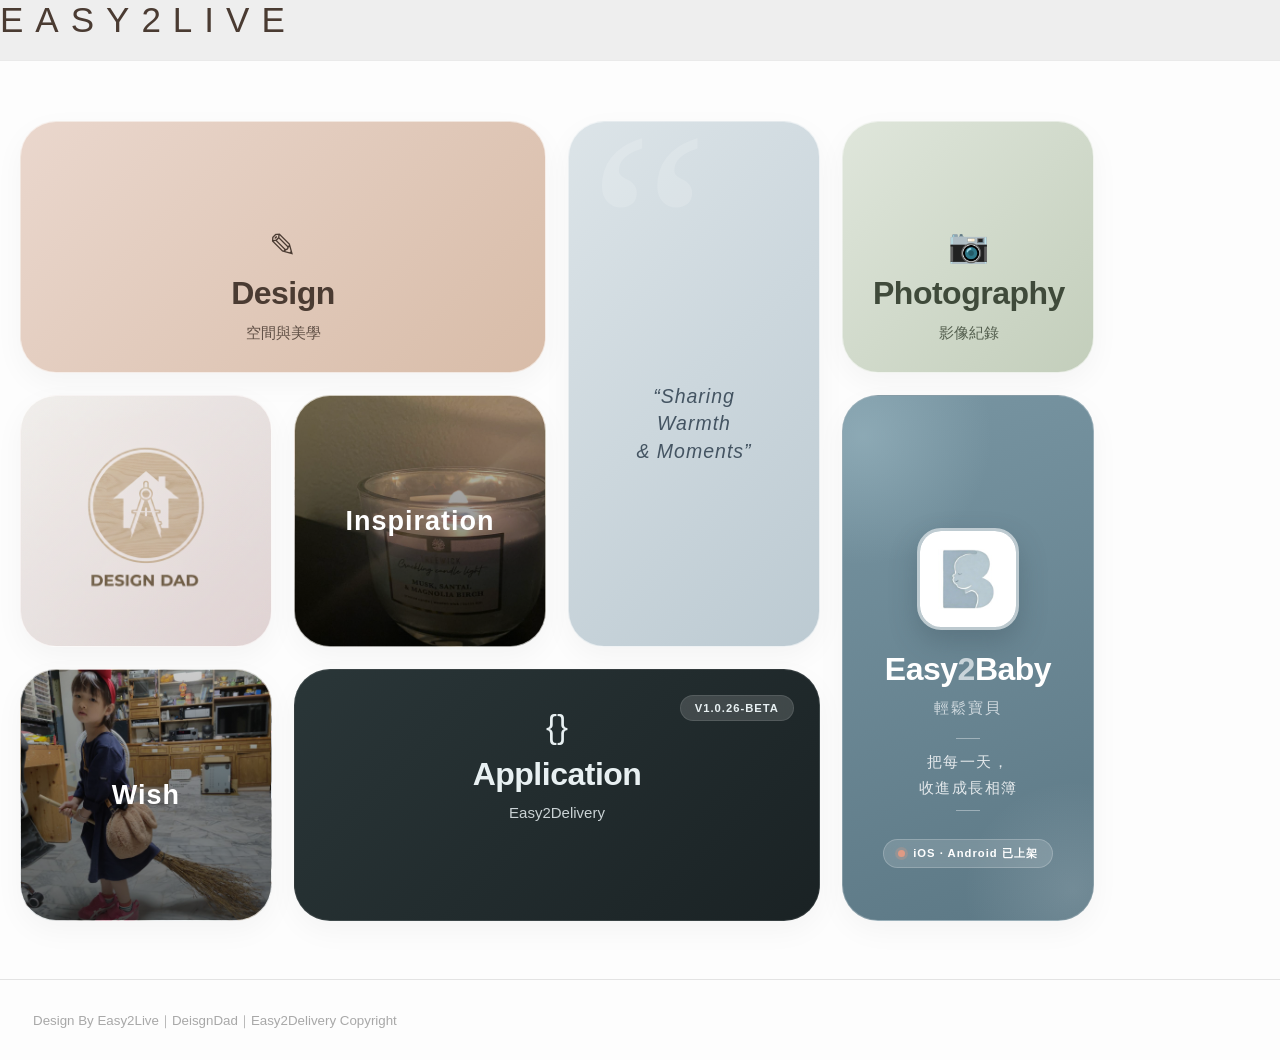
==== index.html @ 0defb60b "Initial static export of easy2live.net" ====
<!DOCTYPE html>

<html lang="en">
<head>
<meta charset="utf-8"/>
<meta content="width=device-width, initial-scale=1" name="viewport"/>
<link href="https://gmpg.org/xfn/11" rel="profile"/>
<title>Easy2Live - Easy2Live</title>







<link href="/" rel="canonical"/>
<meta content="✎ Design 空間與美學 “Sharing Warmth&amp; Moments” 📷 Photography 影像紀錄 Inspiration Easy2Baby 輕鬆寶貝 把每一天，收進成長相簿 iOS · Android 已上架 Wish V1.0.26-BETA {} Application" name="description"/>
<meta content="index, follow" name="robots"/>
<meta content="/" property="og:url"/>
<meta content="Easy2Live" property="og:site_name"/>
<meta content="en_US" property="og:locale"/>
<meta content="website" property="og:type"/>
<meta content="Easy2Live - Easy2Live" property="og:title"/>
<meta content="✎ Design 空間與美學 “Sharing Warmth&amp; Moments” 📷 Photography 影像紀錄 Inspiration Easy2Baby 輕鬆寶貝 把每一天，收進成長相簿 iOS · Android 已上架 Wish V1.0.26-BETA {} Application" property="og:description"/>
<meta content="https://is1-ssl.mzstatic.com/image/thumb/Purple221/v4/f2/e8/ad/f2e8ad6e-fd21-ecad-a1e7-d809689a6290/AppIcon-0-0-1x_U007emarketing-0-11-0-85-220.png/256x256bb.jpg" property="og:image"/>
<meta content="2026-02-27T07:56:50+08:00" property="article:published_time"/>
<meta content="2026-10-08T21:05:05+08:00" property="article:modified_time"/>
<meta content="summary_large_image" name="twitter:card"/>
<meta content="Easy2Live - Easy2Live" name="twitter:title"/>
<meta content="✎ Design 空間與美學 “Sharing Warmth&amp; Moments” 📷 Photography 影像紀錄 Inspiration Easy2Baby 輕鬆寶貝 把每一天，收進成長相簿 iOS · Android 已上架 Wish V1.0.26-BETA {} Application" name="twitter:description"/>
<script id="surerank-schema" type="application/ld+json">{"@context":"https://schema.org","@graph":[{"@type":"WebSite","@id":"/#website","name":"Easy2Live","author":{"@id":"/#person"},"copyrightHolder":{"@id":"/#person"},"description":"室內設計、老屋改造、傳統建築、開發初學者以及女兒成長的點滴。","url":"/","potentialAction":{"@id":"/#searchaction"},"publisher":{"@id":"/#organization"}},{"@type":"WebPage","@id":"/#webpage","name":"Easy2Live","author":{"@id":"/#person"},"inLanguage":"en","url":"/","contributor":{"@id":"/#person"},"copyrightHolder":{"@id":"/#person"},"datePublished":"2026-02-27T07:56:50+08:00","dateModified":"2026-10-08T21:05:05+08:00","isPartOf":{"@id":"/#website"},"publisher":{"@id":"/#organization"}},{"@type":"Organization","@id":"/#organization","name":"Easy2Live","founder":[{"@type":"Person","name":"admin"}],"logo":"/wp-content/uploads/2026/02/cropped-easy2delivery_logo-1.webp","slogan":"室內設計、老屋改造、傳統建築、開發初學者以及女兒成長的點滴。","url":"/ "},{"@type":"SearchAction","@id":"/#searchaction","target":"/?s={search_term_string}","query-input":"required name=search_term_string"}]}</script>



<style id="wp-img-auto-sizes-contain-inline-css">
img:is([sizes=auto i],[sizes^="auto," i]){contain-intrinsic-size:3000px 1500px}
/*# sourceURL=wp-img-auto-sizes-contain-inline-css */
</style>
<link href="/wp-content/themes/astra/assets/css/minified/main.min.css" id="astra-theme-css-css" media="all" rel="stylesheet"/>
<style id="astra-theme-css-inline-css">
:root{--ast-post-nav-space:0;--ast-container-default-xlg-padding:6.67em;--ast-container-default-lg-padding:5.67em;--ast-container-default-slg-padding:4.34em;--ast-container-default-md-padding:3.34em;--ast-container-default-sm-padding:6.67em;--ast-container-default-xs-padding:2.4em;--ast-container-default-xxs-padding:1.4em;--ast-code-block-background:#EEEEEE;--ast-comment-inputs-background:#FAFAFA;--ast-normal-container-width:1240px;--ast-narrow-container-width:750px;--ast-blog-title-font-weight:normal;--ast-blog-meta-weight:inherit;--ast-global-color-primary:var(--ast-global-color-5);--ast-global-color-secondary:var(--ast-global-color-4);--ast-global-color-alternate-background:var(--ast-global-color-7);--ast-global-color-subtle-background:var(--ast-global-color-6);--ast-bg-style-guide:var( --ast-global-color-secondary,var(--ast-global-color-5) );--ast-shadow-style-guide:0px 0px 4px 0 #00000057;--ast-global-dark-bg-style:#fff;--ast-global-dark-lfs:#fbfbfb;--ast-widget-bg-color:#fafafa;--ast-wc-container-head-bg-color:#fbfbfb;--ast-title-layout-bg:#eeeeee;--ast-search-border-color:#e7e7e7;--ast-lifter-hover-bg:#e6e6e6;--ast-gallery-block-color:#000;--srfm-color-input-label:var(--ast-global-color-2);}html{font-size:93.75%;}a,.page-title{color:var(--ast-global-color-2);}a:hover,a:focus{color:#6b8e23;}body,button,input,select,textarea,.ast-button,.ast-custom-button{font-family:'Poppins',sans-serif;font-weight:400;font-size:15px;font-size:1rem;}blockquote{color:#000000;}h1,h2,h3,h4,h5,h6,.entry-content :where(h1,h2,h3,h4,h5,h6),.site-title,.site-title a{font-family:'Poppins',sans-serif;font-weight:700;}.site-title{font-size:35px;font-size:2.3333333333333rem;display:block;}header .custom-logo-link img{max-width:250px;width:250px;}.astra-logo-svg{width:250px;}.site-header .site-description{font-size:15px;font-size:1rem;display:none;}.entry-title{font-size:30px;font-size:2rem;}.archive .ast-article-post .ast-article-inner,.blog .ast-article-post .ast-article-inner,.archive .ast-article-post .ast-article-inner:hover,.blog .ast-article-post .ast-article-inner:hover{overflow:hidden;}h1,.entry-content :where(h1){font-size:52px;font-size:3.4666666666667rem;font-weight:700;font-family:'Poppins',sans-serif;line-height:1.4em;}h2,.entry-content :where(h2){font-size:42px;font-size:2.8rem;font-weight:700;font-family:'Poppins',sans-serif;line-height:1.3em;}h3,.entry-content :where(h3){font-size:32px;font-size:2.1333333333333rem;font-weight:600;font-family:'Poppins',sans-serif;line-height:1.3em;}h4,.entry-content :where(h4){font-size:20px;font-size:1.3333333333333rem;line-height:1.2em;font-family:'Poppins',sans-serif;}h5,.entry-content :where(h5){font-size:16px;font-size:1.0666666666667rem;line-height:1.2em;font-family:'Poppins',sans-serif;}h6,.entry-content :where(h6){font-size:14px;font-size:0.93333333333333rem;line-height:1.25em;font-family:'Poppins',sans-serif;}body,h1,h2,h3,h4,h5,h6,.entry-title a,.entry-content :where(h1,h2,h3,h4,h5,h6){color:#2f2f2f;}.tagcloud a:hover,.tagcloud a:focus,.tagcloud a.current-item{color:#ffffff;border-color:var(--ast-global-color-2);background-color:var(--ast-global-color-2);}input:focus,input[type="text"]:focus,input[type="email"]:focus,input[type="url"]:focus,input[type="password"]:focus,input[type="reset"]:focus,input[type="search"]:focus,textarea:focus{border-color:var(--ast-global-color-2);}input[type="radio"]:checked,input[type=reset],input[type="checkbox"]:checked,input[type="checkbox"]:hover:checked,input[type="checkbox"]:focus:checked,input[type=range]::-webkit-slider-thumb{border-color:var(--ast-global-color-2);background-color:var(--ast-global-color-2);box-shadow:none;}.site-footer a:hover + .post-count,.site-footer a:focus + .post-count{background:var(--ast-global-color-2);border-color:var(--ast-global-color-2);}.single .nav-links .nav-previous,.single .nav-links .nav-next{color:var(--ast-global-color-2);}.entry-meta,.entry-meta *{line-height:1.45;color:var(--ast-global-color-2);}.entry-meta a:not(.ast-button):hover,.entry-meta a:not(.ast-button):hover *,.entry-meta a:not(.ast-button):focus,.entry-meta a:not(.ast-button):focus *,.page-links > .page-link,.page-links .page-link:hover,.post-navigation a:hover{color:#6b8e23;}#cat option,.secondary .calendar_wrap thead a,.secondary .calendar_wrap thead a:visited{color:var(--ast-global-color-2);}.secondary .calendar_wrap #today,.ast-progress-val span{background:var(--ast-global-color-2);}.secondary a:hover + .post-count,.secondary a:focus + .post-count{background:var(--ast-global-color-2);border-color:var(--ast-global-color-2);}.calendar_wrap #today > a{color:#ffffff;}.page-links .page-link,.single .post-navigation a{color:var(--ast-global-color-2);}.ast-search-menu-icon .search-form button.search-submit{padding:0 4px;}.ast-search-menu-icon form.search-form{padding-right:0;}.ast-header-search .ast-search-menu-icon.ast-dropdown-active .search-form,.ast-header-search .ast-search-menu-icon.ast-dropdown-active .search-field:focus{transition:all 0.2s;}.search-form input.search-field:focus{outline:none;}.ast-mobile-header-content .ast-builder-layout-element:not(.ast-builder-menu):not(.ast-header-divider-element),.ast-mobile-popup-content .ast-builder-layout-element:not(.ast-builder-menu):not(.ast-header-divider-element){padding:15px 20px;}.wp-block-latest-posts > li > a{color:#2f2f2f;}.widget-title,.widget .wp-block-heading{font-size:21px;font-size:1.4rem;color:#2f2f2f;}.ast-search-menu-icon.slide-search a:focus-visible:focus-visible,.astra-search-icon:focus-visible,#close:focus-visible,a:focus-visible,.ast-menu-toggle:focus-visible,.site .skip-link:focus-visible,.wp-block-loginout input:focus-visible,.wp-block-search.wp-block-search__button-inside .wp-block-search__inside-wrapper,.ast-header-navigation-arrow:focus-visible,.ast-orders-table__row .ast-orders-table__cell:focus-visible,a#ast-apply-coupon:focus-visible,#ast-apply-coupon:focus-visible,#close:focus-visible,.button.search-submit:focus-visible,#search_submit:focus,.normal-search:focus-visible,.ast-header-account-wrap:focus-visible,.astra-cart-drawer-close:focus,.ast-single-variation:focus,.ast-button:focus,.ast-builder-button-wrap:has(.ast-custom-button-link:focus),.ast-builder-button-wrap .ast-custom-button-link:focus{outline-style:dotted;outline-color:inherit;outline-width:thin;}input:focus,input[type="text"]:focus,input[type="email"]:focus,input[type="url"]:focus,input[type="password"]:focus,input[type="reset"]:focus,input[type="search"]:focus,input[type="number"]:focus,textarea:focus,.wp-block-search__input:focus,[data-section="section-header-mobile-trigger"] .ast-button-wrap .ast-mobile-menu-trigger-minimal:focus,.ast-mobile-popup-drawer.active .menu-toggle-close:focus,#ast-scroll-top:focus,#coupon_code:focus,#ast-coupon-code:focus{border-style:dotted;border-color:inherit;border-width:thin;}input{outline:none;}body .ast-oembed-container *{position:absolute;top:0;width:100%;height:100%;left:0;}body .wp-block-embed-pocket-casts .ast-oembed-container *{position:unset;}.ast-single-post-featured-section + article {margin-top: 2em;}.site-content .ast-single-post-featured-section img {width: 100%;overflow: hidden;object-fit: cover;}.site > .ast-single-related-posts-container {margin-top: 0;}@media (min-width: 922px) {.ast-desktop .ast-container--narrow {max-width: var(--ast-narrow-container-width);margin: 0 auto;}}@media (max-width:921.99px){#ast-desktop-header{display:none;}}@media (min-width:922px){#ast-mobile-header{display:none;}}.wp-block-buttons.aligncenter{justify-content:center;}@media (max-width:921px){.ast-theme-transparent-header #primary,.ast-theme-transparent-header #secondary{padding:0;}}@media (max-width:921px){.ast-plain-container.ast-no-sidebar #primary{padding:0;}}.ast-plain-container.ast-no-sidebar #primary{margin-top:0;margin-bottom:0;}.wp-block-button.is-style-outline .wp-block-button__link{border-color:#6b8e23;border-top-width:0px;border-right-width:0px;border-bottom-width:0px;border-left-width:0px;}div.wp-block-button.is-style-outline > .wp-block-button__link:not(.has-text-color),div.wp-block-button.wp-block-button__link.is-style-outline:not(.has-text-color){color:#6b8e23;}.wp-block-button.is-style-outline .wp-block-button__link:hover,.wp-block-buttons .wp-block-button.is-style-outline .wp-block-button__link:focus,.wp-block-buttons .wp-block-button.is-style-outline > .wp-block-button__link:not(.has-text-color):hover,.wp-block-buttons .wp-block-button.wp-block-button__link.is-style-outline:not(.has-text-color):hover{color:#ffffff;background-color:var(--ast-global-color-2);border-color:var(--ast-global-color-2);}.post-page-numbers.current .page-link,.ast-pagination .page-numbers.current{color:transparent;}.wp-block-buttons .wp-block-button.is-style-outline .wp-block-button__link.wp-element-button,.ast-outline-button,.wp-block-uagb-buttons-child .uagb-buttons-repeater.ast-outline-button{border-color:var(--ast-global-color-2);border-top-width:1px;border-right-width:1px;border-bottom-width:1px;border-left-width:1px;font-family:inherit;font-weight:500;font-size:13px;font-size:0.86666666666667rem;line-height:1em;text-transform:uppercase;letter-spacing:2px;padding-top:17px;padding-right:26px;padding-bottom:17px;padding-left:26px;border-top-left-radius:5px;border-top-right-radius:5px;border-bottom-right-radius:5px;border-bottom-left-radius:5px;}.wp-block-buttons .wp-block-button.is-style-outline > .wp-block-button__link:not(.has-text-color),.wp-block-buttons .wp-block-button.wp-block-button__link.is-style-outline:not(.has-text-color),.ast-outline-button{color:var(--ast-global-color-2);}.wp-block-button.is-style-outline .wp-block-button__link:hover,.wp-block-buttons .wp-block-button.is-style-outline .wp-block-button__link:focus,.wp-block-buttons .wp-block-button.is-style-outline > .wp-block-button__link:not(.has-text-color):hover,.wp-block-buttons .wp-block-button.wp-block-button__link.is-style-outline:not(.has-text-color):hover,.ast-outline-button:hover,.ast-outline-button:focus,.wp-block-uagb-buttons-child .uagb-buttons-repeater.ast-outline-button:hover,.wp-block-uagb-buttons-child .uagb-buttons-repeater.ast-outline-button:focus{color:#ffffff;background-color:var(--ast-global-color-1);border-color:var(--ast-global-color-1);}.wp-block-button .wp-block-button__link.wp-element-button.is-style-outline:not(.has-background),.wp-block-button.is-style-outline>.wp-block-button__link.wp-element-button:not(.has-background),.ast-outline-button{background-color:transparent;}@media (max-width:921px){.wp-block-buttons .wp-block-button.is-style-outline .wp-block-button__link.wp-element-button,.ast-outline-button,.wp-block-uagb-buttons-child .uagb-buttons-repeater.ast-outline-button{padding-top:17px;padding-right:26px;padding-bottom:17px;padding-left:26px;border-top-left-radius:5px;border-top-right-radius:5px;border-bottom-right-radius:5px;border-bottom-left-radius:5px;}}@media (max-width:544px){.wp-block-buttons .wp-block-button.is-style-outline .wp-block-button__link.wp-element-button,.ast-outline-button,.wp-block-uagb-buttons-child .uagb-buttons-repeater.ast-outline-button{padding-top:17px;padding-right:26px;padding-bottom:17px;padding-left:26px;border-top-left-radius:5px;border-top-right-radius:5px;border-bottom-right-radius:5px;border-bottom-left-radius:5px;}}.entry-content[data-ast-blocks-layout] > figure{margin-bottom:1em;}@media (max-width:921px){.ast-left-sidebar #content > .ast-container{display:flex;flex-direction:column-reverse;width:100%;}.ast-separate-container .ast-article-post,.ast-separate-container .ast-article-single{padding:1.5em 2.14em;}.ast-author-box img.avatar{margin:20px 0 0 0;}}@media (min-width:922px){.ast-separate-container.ast-right-sidebar #primary,.ast-separate-container.ast-left-sidebar #primary{border:0;}.search-no-results.ast-separate-container #primary{margin-bottom:4em;}}.wp-block-button .wp-block-button__link{color:#ffffff;}.wp-block-button .wp-block-button__link:hover,.wp-block-button .wp-block-button__link:focus{color:#ffffff;background-color:var(--ast-global-color-2);border-color:var(--ast-global-color-2);}.wp-block-button .wp-block-button__link,.wp-block-search .wp-block-search__button,body .wp-block-file .wp-block-file__button{border-style:solid;border-top-width:0px;border-right-width:0px;border-left-width:0px;border-bottom-width:0px;border-color:#6b8e23;background-color:#6b8e23;color:#ffffff;font-family:inherit;font-weight:500;line-height:1em;text-transform:uppercase;letter-spacing:2px;font-size:13px;font-size:0.86666666666667rem;border-top-left-radius:3px;border-top-right-radius:3px;border-bottom-right-radius:3px;border-bottom-left-radius:3px;padding-top:10px;padding-right:20px;padding-bottom:10px;padding-left:20px;}.menu-toggle,button,.ast-button,.ast-custom-button,.button,input#submit,input[type="button"],input[type="submit"],input[type="reset"],form[CLASS*="wp-block-search__"].wp-block-search .wp-block-search__inside-wrapper .wp-block-search__button,body .wp-block-file .wp-block-file__button{border-style:solid;border-top-width:0px;border-right-width:0px;border-left-width:0px;border-bottom-width:0px;color:#ffffff;border-color:#6b8e23;background-color:#6b8e23;padding-top:10px;padding-right:20px;padding-bottom:10px;padding-left:20px;font-family:inherit;font-weight:500;font-size:13px;font-size:0.86666666666667rem;line-height:1em;text-transform:uppercase;letter-spacing:2px;border-top-left-radius:3px;border-top-right-radius:3px;border-bottom-right-radius:3px;border-bottom-left-radius:3px;}button:focus,.menu-toggle:hover,button:hover,.ast-button:hover,.ast-custom-button:hover .button:hover,.ast-custom-button:hover ,input[type=reset]:hover,input[type=reset]:focus,input#submit:hover,input#submit:focus,input[type="button"]:hover,input[type="button"]:focus,input[type="submit"]:hover,input[type="submit"]:focus,form[CLASS*="wp-block-search__"].wp-block-search .wp-block-search__inside-wrapper .wp-block-search__button:hover,form[CLASS*="wp-block-search__"].wp-block-search .wp-block-search__inside-wrapper .wp-block-search__button:focus,body .wp-block-file .wp-block-file__button:hover,body .wp-block-file .wp-block-file__button:focus{color:#ffffff;background-color:var(--ast-global-color-2);border-color:var(--ast-global-color-2);}@media (max-width:921px){.ast-mobile-header-stack .main-header-bar .ast-search-menu-icon{display:inline-block;}.ast-header-break-point.ast-header-custom-item-outside .ast-mobile-header-stack .main-header-bar .ast-search-icon{margin:0;}.ast-comment-avatar-wrap img{max-width:2.5em;}.ast-comment-meta{padding:0 1.8888em 1.3333em;}.ast-separate-container .ast-comment-list li.depth-1{padding:1.5em 2.14em;}.ast-separate-container .comment-respond{padding:2em 2.14em;}}@media (min-width:544px){.ast-container{max-width:100%;}}@media (max-width:544px){.ast-separate-container .ast-article-post,.ast-separate-container .ast-article-single,.ast-separate-container .comments-title,.ast-separate-container .ast-archive-description{padding:1.5em 1em;}.ast-separate-container #content .ast-container{padding-left:0.54em;padding-right:0.54em;}.ast-separate-container .ast-comment-list .bypostauthor{padding:.5em;}.ast-search-menu-icon.ast-dropdown-active .search-field{width:170px;}} #ast-mobile-header .ast-site-header-cart-li a{pointer-events:none;}body,.ast-separate-container{background-color:#fdfdfd;background-image:none;}@media (max-width:921px){.site-title{display:block;}.site-header .site-description{display:none;}.entry-title{font-size:25px;font-size:1.6666666666667rem;}h1,.entry-content :where(h1){font-size:40px;}h2,.entry-content :where(h2){font-size:35px;}h3,.entry-content :where(h3){font-size:26px;}h4,.entry-content :where(h4){font-size:20px;font-size:1.3333333333333rem;}h5,.entry-content :where(h5){font-size:16px;font-size:1.0666666666667rem;}h6,.entry-content :where(h6){font-size:14px;font-size:0.93333333333333rem;}.astra-logo-svg{width:225px;}header .custom-logo-link img,.ast-header-break-point .site-logo-img .custom-mobile-logo-link img{max-width:225px;width:225px;}}@media (max-width:544px){.site-title{display:block;}.site-header .site-description{display:none;}.entry-title{font-size:22px;font-size:1.4666666666667rem;}h1,.entry-content :where(h1){font-size:34px;}h2,.entry-content :where(h2){font-size:30px;}h3,.entry-content :where(h3){font-size:24px;}h4,.entry-content :where(h4){font-size:20px;font-size:1.3333333333333rem;}h5,.entry-content :where(h5){font-size:16px;font-size:1.0666666666667rem;}h6,.entry-content :where(h6){font-size:12px;font-size:0.8rem;}header .custom-logo-link img,.ast-header-break-point .site-branding img,.ast-header-break-point .custom-logo-link img{max-width:188px;width:188px;}.astra-logo-svg{width:188px;}.ast-header-break-point .site-logo-img .custom-mobile-logo-link img{max-width:188px;}}@media (max-width:921px){html{font-size:85.5%;}}@media (max-width:544px){html{font-size:85.5%;}}@media (min-width:922px){.ast-container{max-width:1280px;}}@media (min-width:922px){.site-content .ast-container{display:flex;}}@media (max-width:921px){.site-content .ast-container{flex-direction:column;}}@media (min-width:922px){.blog .site-content > .ast-container,.archive .site-content > .ast-container,.search .site-content > .ast-container{max-width:950px;}}@media (min-width:922px){.single-post .site-content > .ast-container{max-width:1024px;}}@media (min-width:922px){.main-header-menu .sub-menu .menu-item.ast-left-align-sub-menu:hover > .sub-menu,.main-header-menu .sub-menu .menu-item.ast-left-align-sub-menu.focus > .sub-menu{margin-left:-0px;}}.site .comments-area{padding-bottom:3em;}.wp-block-file {display: flex;align-items: center;flex-wrap: wrap;justify-content: space-between;}.wp-block-pullquote {border: none;}.wp-block-pullquote blockquote::before {content: "\201D";font-family: "Helvetica",sans-serif;display: flex;transform: rotate( 180deg );font-size: 6rem;font-style: normal;line-height: 1;font-weight: bold;align-items: center;justify-content: center;}.has-text-align-right > blockquote::before {justify-content: flex-start;}.has-text-align-left > blockquote::before {justify-content: flex-end;}figure.wp-block-pullquote.is-style-solid-color blockquote {max-width: 100%;text-align: inherit;}:root {--wp--custom--ast-default-block-top-padding: 3em;--wp--custom--ast-default-block-right-padding: 3em;--wp--custom--ast-default-block-bottom-padding: 3em;--wp--custom--ast-default-block-left-padding: 3em;--wp--custom--ast-container-width: 1240px;--wp--custom--ast-content-width-size: 1240px;--wp--custom--ast-wide-width-size: calc(1240px + var(--wp--custom--ast-default-block-left-padding) + var(--wp--custom--ast-default-block-right-padding));}.ast-narrow-container {--wp--custom--ast-content-width-size: 750px;--wp--custom--ast-wide-width-size: 750px;}@media(max-width: 921px) {:root {--wp--custom--ast-default-block-top-padding: 3em;--wp--custom--ast-default-block-right-padding: 2em;--wp--custom--ast-default-block-bottom-padding: 3em;--wp--custom--ast-default-block-left-padding: 2em;}}@media(max-width: 544px) {:root {--wp--custom--ast-default-block-top-padding: 3em;--wp--custom--ast-default-block-right-padding: 1.5em;--wp--custom--ast-default-block-bottom-padding: 3em;--wp--custom--ast-default-block-left-padding: 1.5em;}}.entry-content > .wp-block-group,.entry-content > .wp-block-cover,.entry-content > .wp-block-columns {padding-top: var(--wp--custom--ast-default-block-top-padding);padding-right: var(--wp--custom--ast-default-block-right-padding);padding-bottom: var(--wp--custom--ast-default-block-bottom-padding);padding-left: var(--wp--custom--ast-default-block-left-padding);}.ast-plain-container.ast-no-sidebar .entry-content > .alignfull,.ast-page-builder-template .ast-no-sidebar .entry-content > .alignfull {margin-left: calc( -50vw + 50%);margin-right: calc( -50vw + 50%);max-width: 100vw;width: 100vw;}.ast-plain-container.ast-no-sidebar .entry-content .alignfull .alignfull,.ast-page-builder-template.ast-no-sidebar .entry-content .alignfull .alignfull,.ast-plain-container.ast-no-sidebar .entry-content .alignfull .alignwide,.ast-page-builder-template.ast-no-sidebar .entry-content .alignfull .alignwide,.ast-plain-container.ast-no-sidebar .entry-content .alignwide .alignfull,.ast-page-builder-template.ast-no-sidebar .entry-content .alignwide .alignfull,.ast-plain-container.ast-no-sidebar .entry-content .alignwide .alignwide,.ast-page-builder-template.ast-no-sidebar .entry-content .alignwide .alignwide,.ast-plain-container.ast-no-sidebar .entry-content .wp-block-column .alignfull,.ast-page-builder-template.ast-no-sidebar .entry-content .wp-block-column .alignfull,.ast-plain-container.ast-no-sidebar .entry-content .wp-block-column .alignwide,.ast-page-builder-template.ast-no-sidebar .entry-content .wp-block-column .alignwide {margin-left: auto;margin-right: auto;width: 100%;}[data-ast-blocks-layout] .wp-block-separator:not(.is-style-dots) {height: 0;}[data-ast-blocks-layout] .wp-block-separator {margin: 20px auto;}[data-ast-blocks-layout] .wp-block-separator:not(.is-style-wide):not(.is-style-dots) {max-width: 100px;}[data-ast-blocks-layout] .wp-block-separator.has-background {padding: 0;}.entry-content[data-ast-blocks-layout] > * {max-width: var(--wp--custom--ast-content-width-size);margin-left: auto;margin-right: auto;}.entry-content[data-ast-blocks-layout] > .alignwide {max-width: var(--wp--custom--ast-wide-width-size);}.entry-content[data-ast-blocks-layout] .alignfull {max-width: none;}.entry-content .wp-block-columns {margin-bottom: 0;}blockquote {margin: 1.5em;border-color: rgba(0,0,0,0.05);}.wp-block-quote:not(.has-text-align-right):not(.has-text-align-center) {border-left: 5px solid rgba(0,0,0,0.05);}.has-text-align-right > blockquote,blockquote.has-text-align-right {border-right: 5px solid rgba(0,0,0,0.05);}.has-text-align-left > blockquote,blockquote.has-text-align-left {border-left: 5px solid rgba(0,0,0,0.05);}.wp-block-site-tagline,.wp-block-latest-posts .read-more {margin-top: 15px;}.wp-block-loginout p label {display: block;}.wp-block-loginout p:not(.login-remember):not(.login-submit) input {width: 100%;}.wp-block-loginout input:focus {border-color: transparent;}.wp-block-loginout input:focus {outline: thin dotted;}.entry-content .wp-block-media-text .wp-block-media-text__content {padding: 0 0 0 8%;}.entry-content .wp-block-media-text.has-media-on-the-right .wp-block-media-text__content {padding: 0 8% 0 0;}.entry-content .wp-block-media-text.has-background .wp-block-media-text__content {padding: 8%;}.entry-content .wp-block-cover:not([class*="background-color"]):not(.has-text-color.has-link-color) .wp-block-cover__inner-container,.entry-content .wp-block-cover:not([class*="background-color"]) .wp-block-cover-image-text,.entry-content .wp-block-cover:not([class*="background-color"]) .wp-block-cover-text,.entry-content .wp-block-cover-image:not([class*="background-color"]) .wp-block-cover__inner-container,.entry-content .wp-block-cover-image:not([class*="background-color"]) .wp-block-cover-image-text,.entry-content .wp-block-cover-image:not([class*="background-color"]) .wp-block-cover-text {color: var(--ast-global-color-primary,var(--ast-global-color-5));}.wp-block-loginout .login-remember input {width: 1.1rem;height: 1.1rem;margin: 0 5px 4px 0;vertical-align: middle;}.wp-block-latest-posts > li > *:first-child,.wp-block-latest-posts:not(.is-grid) > li:first-child {margin-top: 0;}.entry-content > .wp-block-buttons,.entry-content > .wp-block-uagb-buttons {margin-bottom: 1.5em;}.wp-block-search__inside-wrapper .wp-block-search__input {padding: 0 10px;color: var(--ast-global-color-3);background: var(--ast-global-color-primary,var(--ast-global-color-5));border-color: var(--ast-border-color);}.wp-block-latest-posts .read-more {margin-bottom: 1.5em;}.wp-block-search__no-button .wp-block-search__inside-wrapper .wp-block-search__input {padding-top: 5px;padding-bottom: 5px;}.wp-block-latest-posts .wp-block-latest-posts__post-date,.wp-block-latest-posts .wp-block-latest-posts__post-author {font-size: 1rem;}.wp-block-latest-posts > li > *,.wp-block-latest-posts:not(.is-grid) > li {margin-top: 12px;margin-bottom: 12px;}.ast-page-builder-template .entry-content[data-ast-blocks-layout] > .alignwide:where(:not(.uagb-is-root-container):not(.spectra-is-root-container)) > * {max-width: var(--wp--custom--ast-wide-width-size);}.ast-page-builder-template .entry-content[data-ast-blocks-layout] > .inherit-container-width > *,.ast-page-builder-template .entry-content[data-ast-blocks-layout] > *:not(.wp-block-group):where(:not(.uagb-is-root-container):not(.spectra-is-root-container)) > *,.entry-content[data-ast-blocks-layout] > .wp-block-cover .wp-block-cover__inner-container {max-width: var(--wp--custom--ast-content-width-size) ;margin-left: auto;margin-right: auto;}.ast-page-builder-template .entry-content[data-ast-blocks-layout] > *,.ast-page-builder-template .entry-content[data-ast-blocks-layout] > .alignfull:where(:not(.wp-block-group):not(.uagb-is-root-container):not(.spectra-is-root-container)) > * {max-width: none;}.entry-content[data-ast-blocks-layout] .wp-block-cover:not(.alignleft):not(.alignright) {width: auto;}@media(max-width: 1200px) {.ast-separate-container .entry-content > .alignfull,.ast-separate-container .entry-content[data-ast-blocks-layout] > .alignwide,.ast-plain-container .entry-content[data-ast-blocks-layout] > .alignwide,.ast-plain-container .entry-content .alignfull {margin-left: calc(-1 * min(var(--ast-container-default-xlg-padding),20px)) ;margin-right: calc(-1 * min(var(--ast-container-default-xlg-padding),20px));}}@media(min-width: 1201px) {.ast-separate-container .entry-content > .alignfull {margin-left: calc(-1 * var(--ast-container-default-xlg-padding) );margin-right: calc(-1 * var(--ast-container-default-xlg-padding) );}.ast-separate-container .entry-content[data-ast-blocks-layout] > .alignwide,.ast-plain-container .entry-content[data-ast-blocks-layout] > .alignwide {margin-left: calc(-1 * var(--wp--custom--ast-default-block-left-padding) );margin-right: calc(-1 * var(--wp--custom--ast-default-block-right-padding) );}}@media(min-width: 921px) {.ast-separate-container .entry-content .wp-block-group.alignwide:not(.inherit-container-width) > :where(:not(.alignleft):not(.alignright)),.ast-plain-container .entry-content .wp-block-group.alignwide:not(.inherit-container-width) > :where(:not(.alignleft):not(.alignright)) {max-width: calc( var(--wp--custom--ast-content-width-size) + 80px );}.ast-plain-container.ast-right-sidebar .entry-content[data-ast-blocks-layout] .alignfull,.ast-plain-container.ast-left-sidebar .entry-content[data-ast-blocks-layout] .alignfull {margin-left: -60px;margin-right: -60px;}}@media(min-width: 544px) {.entry-content > .alignleft {margin-right: 20px;}.entry-content > .alignright {margin-left: 20px;}}@media (max-width:544px){.wp-block-columns .wp-block-column:not(:last-child){margin-bottom:20px;}.wp-block-latest-posts{margin:0;}}@media( max-width: 600px ) {.entry-content .wp-block-media-text .wp-block-media-text__content,.entry-content .wp-block-media-text.has-media-on-the-right .wp-block-media-text__content {padding: 8% 0 0;}.entry-content .wp-block-media-text.has-background .wp-block-media-text__content {padding: 8%;}}.ast-page-builder-template .entry-header {padding-left: 0;}.ast-narrow-container .site-content .wp-block-uagb-image--align-full .wp-block-uagb-image__figure {max-width: 100%;margin-left: auto;margin-right: auto;}:root .has-ast-global-color-0-color{color:var(--ast-global-color-0);}:root .has-ast-global-color-0-background-color{background-color:var(--ast-global-color-0);}:root .wp-block-button .has-ast-global-color-0-color{color:var(--ast-global-color-0);}:root .wp-block-button .has-ast-global-color-0-background-color{background-color:var(--ast-global-color-0);}:root .has-ast-global-color-1-color{color:var(--ast-global-color-1);}:root .has-ast-global-color-1-background-color{background-color:var(--ast-global-color-1);}:root .wp-block-button .has-ast-global-color-1-color{color:var(--ast-global-color-1);}:root .wp-block-button .has-ast-global-color-1-background-color{background-color:var(--ast-global-color-1);}:root .has-ast-global-color-2-color{color:var(--ast-global-color-2);}:root .has-ast-global-color-2-background-color{background-color:var(--ast-global-color-2);}:root .wp-block-button .has-ast-global-color-2-color{color:var(--ast-global-color-2);}:root .wp-block-button .has-ast-global-color-2-background-color{background-color:var(--ast-global-color-2);}:root .has-ast-global-color-3-color{color:var(--ast-global-color-3);}:root .has-ast-global-color-3-background-color{background-color:var(--ast-global-color-3);}:root .wp-block-button .has-ast-global-color-3-color{color:var(--ast-global-color-3);}:root .wp-block-button .has-ast-global-color-3-background-color{background-color:var(--ast-global-color-3);}:root .has-ast-global-color-4-color{color:var(--ast-global-color-4);}:root .has-ast-global-color-4-background-color{background-color:var(--ast-global-color-4);}:root .wp-block-button .has-ast-global-color-4-color{color:var(--ast-global-color-4);}:root .wp-block-button .has-ast-global-color-4-background-color{background-color:var(--ast-global-color-4);}:root .has-ast-global-color-5-color{color:var(--ast-global-color-5);}:root .has-ast-global-color-5-background-color{background-color:var(--ast-global-color-5);}:root .wp-block-button .has-ast-global-color-5-color{color:var(--ast-global-color-5);}:root .wp-block-button .has-ast-global-color-5-background-color{background-color:var(--ast-global-color-5);}:root .has-ast-global-color-6-color{color:var(--ast-global-color-6);}:root .has-ast-global-color-6-background-color{background-color:var(--ast-global-color-6);}:root .wp-block-button .has-ast-global-color-6-color{color:var(--ast-global-color-6);}:root .wp-block-button .has-ast-global-color-6-background-color{background-color:var(--ast-global-color-6);}:root .has-ast-global-color-7-color{color:var(--ast-global-color-7);}:root .has-ast-global-color-7-background-color{background-color:var(--ast-global-color-7);}:root .wp-block-button .has-ast-global-color-7-color{color:var(--ast-global-color-7);}:root .wp-block-button .has-ast-global-color-7-background-color{background-color:var(--ast-global-color-7);}:root .has-ast-global-color-8-color{color:var(--ast-global-color-8);}:root .has-ast-global-color-8-background-color{background-color:var(--ast-global-color-8);}:root .wp-block-button .has-ast-global-color-8-color{color:var(--ast-global-color-8);}:root .wp-block-button .has-ast-global-color-8-background-color{background-color:var(--ast-global-color-8);}:root{--ast-global-color-0:#5390d9;--ast-global-color-1:#e44b43;--ast-global-color-2:#000000;--ast-global-color-3:#4a4a4a;--ast-global-color-4:#f7f9fb;--ast-global-color-5:#ffffff;--ast-global-color-6:#e44b43;--ast-global-color-7:#000000;--ast-global-color-8:#000000;}:root {--ast-border-color : #dddddd;}.ast-single-entry-banner {-js-display: flex;display: flex;flex-direction: column;justify-content: center;text-align: center;position: relative;background: var(--ast-title-layout-bg);}.ast-single-entry-banner[data-banner-layout="layout-1"] {max-width: 1240px;background: inherit;padding: 20px 0;}.ast-single-entry-banner[data-banner-width-type="custom"] {margin: 0 auto;width: 100%;}.ast-single-entry-banner + .site-content .entry-header {margin-bottom: 0;}.site .ast-author-avatar {--ast-author-avatar-size: ;}a.ast-underline-text {text-decoration: underline;}.ast-container > .ast-terms-link {position: relative;display: block;}a.ast-button.ast-badge-tax {padding: 4px 8px;border-radius: 3px;font-size: inherit;}header.entry-header:not(.related-entry-header){text-align:left;}header.entry-header:not(.related-entry-header) .entry-title{font-size:30px;font-size:2rem;}header.entry-header:not(.related-entry-header) > *:not(:last-child){margin-bottom:10px;}@media (max-width:921px){header.entry-header:not(.related-entry-header){text-align:left;}header.entry-header:not(.related-entry-header) .entry-title{font-size:25px;font-size:1.6666666666667rem;}}@media (max-width:544px){header.entry-header:not(.related-entry-header){text-align:left;}header.entry-header:not(.related-entry-header) .entry-title{font-size:20px;font-size:1.3333333333333rem;}}.ast-archive-entry-banner {-js-display: flex;display: flex;flex-direction: column;justify-content: center;text-align: center;position: relative;background: var(--ast-title-layout-bg);}.ast-archive-entry-banner[data-banner-width-type="custom"] {margin: 0 auto;width: 100%;}.ast-archive-entry-banner[data-banner-layout="layout-1"] {background: inherit;padding: 20px 0;text-align: left;}body.archive .ast-archive-description{max-width:1240px;width:100%;text-align:left;padding-top:3em;padding-right:3em;padding-bottom:3em;padding-left:3em;}body.archive .ast-archive-description .ast-archive-title,body.archive .ast-archive-description .ast-archive-title *{font-size:40px;font-size:2.6666666666667rem;}body.archive .ast-archive-description > *:not(:last-child){margin-bottom:10px;}@media (max-width:921px){body.archive .ast-archive-description{text-align:left;}body.archive .ast-archive-description .ast-archive-title{font-size:35px;font-size:2.3333333333333rem;}}@media (max-width:544px){body.archive .ast-archive-description{text-align:left;}body.archive .ast-archive-description .ast-archive-title{font-size:30px;font-size:2rem;}}.ast-breadcrumbs .trail-browse,.ast-breadcrumbs .trail-items,.ast-breadcrumbs .trail-items li{display:inline-block;margin:0;padding:0;border:none;background:inherit;text-indent:0;text-decoration:none;}.ast-breadcrumbs .trail-browse{font-size:inherit;font-style:inherit;font-weight:inherit;color:inherit;}.ast-breadcrumbs .trail-items{list-style:none;}.trail-items li::after{padding:0 0.3em;content:"\00bb";}.trail-items li:last-of-type::after{display:none;}h1,h2,h3,h4,h5,h6,.entry-content :where(h1,h2,h3,h4,h5,h6){color:#2f2f2f;}@media (max-width:921px){.ast-builder-grid-row-container.ast-builder-grid-row-tablet-3-firstrow .ast-builder-grid-row > *:first-child,.ast-builder-grid-row-container.ast-builder-grid-row-tablet-3-lastrow .ast-builder-grid-row > *:last-child{grid-column:1 / -1;}}@media (max-width:544px){.ast-builder-grid-row-container.ast-builder-grid-row-mobile-3-firstrow .ast-builder-grid-row > *:first-child,.ast-builder-grid-row-container.ast-builder-grid-row-mobile-3-lastrow .ast-builder-grid-row > *:last-child{grid-column:1 / -1;}}.ast-builder-layout-element[data-section="title_tagline"]{display:flex;}@media (max-width:921.99px){.ast-header-break-point .ast-builder-layout-element[data-section="title_tagline"]{display:flex;}}@media (max-width:544px){.ast-header-break-point .ast-builder-layout-element[data-section="title_tagline"]{display:flex;}}[data-section*="section-hb-button-"] .menu-link{display:none;}.ast-header-button-1 .ast-custom-button{color:#ffffff;background:var(--ast-global-color-1);}.ast-header-button-1 .ast-custom-button:hover{color:#ffffff;background:var(--ast-global-color-2);}.ast-header-button-1[data-section*="section-hb-button-"] .ast-builder-button-wrap .ast-custom-button{padding-top:15px;padding-bottom:15px;padding-left:15px;padding-right:15px;}@media (max-width:921px){.ast-header-button-1[data-section*="section-hb-button-"] .ast-builder-button-wrap .ast-custom-button{margin-top:15px;margin-bottom:15px;margin-left:15px;margin-right:15px;}}.ast-header-button-1[data-section="section-hb-button-1"]{display:flex;}@media (max-width:921.99px){.ast-header-break-point .ast-header-button-1[data-section="section-hb-button-1"]{display:flex;}}@media (max-width:544px){.ast-header-break-point .ast-header-button-1[data-section="section-hb-button-1"]{display:flex;}}.site-below-footer-wrap{padding-top:20px;padding-bottom:20px;}.site-below-footer-wrap[data-section="section-below-footer-builder"]{background-color:#fdfdfd;background-image:none;min-height:40px;border-style:solid;border-width:0px;border-top-width:1px;border-top-color:rgba(0,0,0,0.1);}.site-below-footer-wrap[data-section="section-below-footer-builder"] .ast-builder-grid-row{max-width:1240px;min-height:40px;margin-left:auto;margin-right:auto;}.site-below-footer-wrap[data-section="section-below-footer-builder"] .ast-builder-grid-row,.site-below-footer-wrap[data-section="section-below-footer-builder"] .site-footer-section{align-items:center;}.site-below-footer-wrap[data-section="section-below-footer-builder"].ast-footer-row-inline .site-footer-section{display:flex;margin-bottom:0;}.ast-builder-grid-row-full .ast-builder-grid-row{grid-template-columns:1fr;}@media (max-width:921px){.site-below-footer-wrap[data-section="section-below-footer-builder"].ast-footer-row-tablet-inline .site-footer-section{display:flex;margin-bottom:0;}.site-below-footer-wrap[data-section="section-below-footer-builder"].ast-footer-row-tablet-stack .site-footer-section{display:block;margin-bottom:10px;}.ast-builder-grid-row-container.ast-builder-grid-row-tablet-full .ast-builder-grid-row{grid-template-columns:1fr;}}@media (max-width:544px){.site-below-footer-wrap[data-section="section-below-footer-builder"].ast-footer-row-mobile-inline .site-footer-section{display:flex;margin-bottom:0;}.site-below-footer-wrap[data-section="section-below-footer-builder"].ast-footer-row-mobile-stack .site-footer-section{display:block;margin-bottom:10px;}.ast-builder-grid-row-container.ast-builder-grid-row-mobile-full .ast-builder-grid-row{grid-template-columns:1fr;}}.site-below-footer-wrap[data-section="section-below-footer-builder"]{display:grid;}@media (max-width:921.99px){.ast-header-break-point .site-below-footer-wrap[data-section="section-below-footer-builder"]{display:grid;}}@media (max-width:544px){.ast-header-break-point .site-below-footer-wrap[data-section="section-below-footer-builder"]{display:grid;}}.ast-footer-copyright{text-align:center;}.ast-footer-copyright.site-footer-focus-item {color:#2f2f2f;margin-left:13px;}@media (max-width:921px){.ast-footer-copyright{text-align:center;}.ast-footer-copyright.site-footer-focus-item {margin-top:0px;margin-bottom:0px;margin-left:0px;margin-right:0px;}}@media (max-width:544px){.ast-footer-copyright{text-align:center;}}.ast-footer-copyright.site-footer-focus-item {font-size:12px;font-size:0.8rem;}@media (max-width:921px){.ast-footer-copyright.site-footer-focus-item {font-size:12px;font-size:0.8rem;}}.ast-footer-copyright.ast-builder-layout-element{display:flex;}@media (max-width:921.99px){.ast-header-break-point .ast-footer-copyright.ast-builder-layout-element{display:flex;}}@media (max-width:544px){.ast-header-break-point .ast-footer-copyright.ast-builder-layout-element{display:flex;}}.site-footer{background-color:var(--ast-global-color-4);background-image:none;}@media (max-width:921px){.ast-hfb-header .site-footer{padding-left:20px;padding-right:20px;}}.ast-header-break-point .main-header-bar{border-bottom-width:1px;}@media (min-width:922px){.main-header-bar{border-bottom-width:1px;}}.main-header-menu .menu-item, #astra-footer-menu .menu-item, .main-header-bar .ast-masthead-custom-menu-items{-js-display:flex;display:flex;-webkit-box-pack:center;-webkit-justify-content:center;-moz-box-pack:center;-ms-flex-pack:center;justify-content:center;-webkit-box-orient:vertical;-webkit-box-direction:normal;-webkit-flex-direction:column;-moz-box-orient:vertical;-moz-box-direction:normal;-ms-flex-direction:column;flex-direction:column;}.main-header-menu > .menu-item > .menu-link, #astra-footer-menu > .menu-item > .menu-link{height:100%;-webkit-box-align:center;-webkit-align-items:center;-moz-box-align:center;-ms-flex-align:center;align-items:center;-js-display:flex;display:flex;}#ast-desktop-header .main-header-menu > .menu-item.menu-item-has-children > .menu-link .ast-header-navigation-arrow{padding-right:10px;margin-right:-10px;}.ast-header-break-point .main-navigation ul .menu-item .menu-link .icon-arrow:first-of-type svg{top:.2em;margin-top:0px;margin-left:0px;width:.65em;transform:translate(0, -2px) rotateZ(270deg);}.ast-mobile-popup-content .ast-submenu-expanded > .ast-menu-toggle{transform:rotateX(180deg);overflow-y:auto;}@media (min-width:922px){.ast-builder-menu .main-navigation > ul > li:last-child a{margin-right:0;}}.ast-separate-container .ast-article-inner{background-color:transparent;background-image:none;}.ast-separate-container .ast-article-post{background-color:#fdfdfd;background-image:none;}@media (max-width:921px){.ast-separate-container .ast-article-post{background-color:var(--ast-global-color-5);background-image:none;}}@media (max-width:544px){.ast-separate-container .ast-article-post{background-color:var(--ast-global-color-5);background-image:none;}}.ast-separate-container .ast-article-single:not(.ast-related-post), .ast-separate-container .error-404, .ast-separate-container .no-results, .single.ast-separate-container  .ast-author-meta, .ast-separate-container .related-posts-title-wrapper, .ast-separate-container .comments-count-wrapper, .ast-box-layout.ast-plain-container .site-content, .ast-padded-layout.ast-plain-container .site-content, .ast-separate-container .ast-archive-description, .ast-separate-container .comments-area .comment-respond, .ast-separate-container .comments-area .ast-comment-list li, .ast-separate-container .comments-area .comments-title{background-color:#fdfdfd;background-image:none;}@media (max-width:921px){.ast-separate-container .ast-article-single:not(.ast-related-post), .ast-separate-container .error-404, .ast-separate-container .no-results, .single.ast-separate-container  .ast-author-meta, .ast-separate-container .related-posts-title-wrapper, .ast-separate-container .comments-count-wrapper, .ast-box-layout.ast-plain-container .site-content, .ast-padded-layout.ast-plain-container .site-content, .ast-separate-container .ast-archive-description{background-color:var(--ast-global-color-5);background-image:none;}}@media (max-width:544px){.ast-separate-container .ast-article-single:not(.ast-related-post), .ast-separate-container .error-404, .ast-separate-container .no-results, .single.ast-separate-container  .ast-author-meta, .ast-separate-container .related-posts-title-wrapper, .ast-separate-container .comments-count-wrapper, .ast-box-layout.ast-plain-container .site-content, .ast-padded-layout.ast-plain-container .site-content, .ast-separate-container .ast-archive-description{background-color:var(--ast-global-color-5);background-image:none;}}.ast-separate-container.ast-two-container #secondary .widget{background-color:#fdfdfd;background-image:none;}@media (max-width:921px){.ast-separate-container.ast-two-container #secondary .widget{background-color:var(--ast-global-color-5);background-image:none;}}@media (max-width:544px){.ast-separate-container.ast-two-container #secondary .widget{background-color:var(--ast-global-color-5);background-image:none;}}.ast-builder-menu-mobile .main-navigation .menu-item.menu-item-has-children > .ast-menu-toggle{top:0;}.ast-builder-menu-mobile .main-navigation .menu-item-has-children > .menu-link:after{content:unset;}.ast-hfb-header .ast-builder-menu-mobile .main-header-menu, .ast-hfb-header .ast-builder-menu-mobile .main-navigation .menu-item .menu-link, .ast-hfb-header .ast-builder-menu-mobile .main-navigation .menu-item .sub-menu .menu-link{border-style:none;}.ast-builder-menu-mobile .main-navigation .menu-item.menu-item-has-children > .ast-menu-toggle{top:0;}@media (max-width:921px){.ast-builder-menu-mobile .main-navigation .main-header-menu .menu-item > .menu-link{color:var(--ast-global-color-3);padding-top:10px;padding-bottom:10px;padding-left:15px;padding-right:15px;}.ast-builder-menu-mobile .main-navigation .main-header-menu .menu-item > .ast-menu-toggle{color:var(--ast-global-color-3);}.ast-builder-menu-mobile .main-navigation .menu-link:hover, .ast-builder-menu-mobile .main-navigation .main-header-menu > .menu-item:hover > .menu-link, .ast-builder-menu-mobile .main-navigation .inline-on-mobile .ast-menu-toggle:hover, .ast-builder-menu-mobile .main-navigation .inline-on-mobile .main-header-menu > .menu-item:hover > .ast-menu-toggle{color:var(--ast-global-color-0);}.ast-builder-menu-mobile .main-navigation .ast-menu-toggle:hover, .ast-builder-menu-mobile .main-navigation .main-header-menu > .menu-item:hover > .ast-menu-toggle{color:var(--ast-global-color-0);}.ast-builder-menu-mobile .main-navigation .menu-item.menu-item-has-children > .ast-menu-toggle{top:10px;right:calc( 15px - 0.907em );}.ast-builder-menu-mobile .main-navigation .menu-item-has-children > .menu-link:after{content:unset;}}@media (max-width:544px){.ast-builder-menu-mobile .main-navigation .main-header-menu .menu-item > .menu-link{padding-top:10px;padding-bottom:10px;padding-left:15px;padding-right:15px;}.ast-builder-menu-mobile .main-navigation .menu-item.menu-item-has-children > .ast-menu-toggle{top:10px;right:calc( 15px - 0.907em );}}.ast-builder-menu-mobile .main-navigation{display:block;}@media (max-width:921.99px){.ast-header-break-point .ast-builder-menu-mobile .main-navigation{display:block;}}@media (max-width:544px){.ast-header-break-point .ast-builder-menu-mobile .main-navigation{display:block;}}.ast-above-header .main-header-bar-navigation{height:100%;}.ast-header-break-point .ast-mobile-header-wrap .ast-above-header-wrap .main-header-bar-navigation .inline-on-mobile .menu-item .menu-link{border:none;}.ast-header-break-point .ast-mobile-header-wrap .ast-above-header-wrap .main-header-bar-navigation .inline-on-mobile .menu-item-has-children > .ast-menu-toggle::before{font-size:.6rem;}.ast-header-break-point .ast-mobile-header-wrap .ast-above-header-wrap .main-header-bar-navigation .ast-submenu-expanded > .ast-menu-toggle::before{transform:rotateX(180deg);}.ast-mobile-header-wrap .ast-above-header-bar ,.ast-above-header-bar .site-above-header-wrap{min-height:100px;}.ast-desktop .ast-above-header-bar .main-header-menu > .menu-item{line-height:100px;}.ast-desktop .ast-above-header-bar .ast-header-woo-cart,.ast-desktop .ast-above-header-bar .ast-header-edd-cart{line-height:100px;}.ast-above-header-bar{border-bottom-width:1px;border-bottom-color:#eaeaea;border-bottom-style:solid;}.ast-above-header.ast-above-header-bar{background-color:var(--ast-global-color-5);background-image:none;}.ast-header-break-point .ast-above-header-bar{background-color:var(--ast-global-color-5);}@media (max-width:921px){#masthead .ast-mobile-header-wrap .ast-above-header-bar{padding-left:20px;padding-right:20px;}}.ast-above-header-bar{display:block;}@media (max-width:921.99px){.ast-header-break-point .ast-above-header-bar{display:grid;}}@media (max-width:544px){.ast-header-break-point .ast-above-header-bar{display:grid;}}.ast-below-header .main-header-bar-navigation{height:100%;}.ast-header-break-point .ast-mobile-header-wrap .ast-below-header-wrap .main-header-bar-navigation .inline-on-mobile .menu-item .menu-link{border:none;}.ast-header-break-point .ast-mobile-header-wrap .ast-below-header-wrap .main-header-bar-navigation .inline-on-mobile .menu-item-has-children > .ast-menu-toggle::before{font-size:.6rem;}.ast-header-break-point .ast-mobile-header-wrap .ast-below-header-wrap .main-header-bar-navigation .ast-submenu-expanded > .ast-menu-toggle::before{transform:rotateX(180deg);}#masthead .ast-mobile-header-wrap .ast-below-header-bar{padding-left:20px;padding-right:20px;}.ast-mobile-header-wrap .ast-below-header-bar ,.ast-below-header-bar .site-below-header-wrap{min-height:60px;}.ast-desktop .ast-below-header-bar .main-header-menu > .menu-item{line-height:60px;}.ast-desktop .ast-below-header-bar .ast-header-woo-cart,.ast-desktop .ast-below-header-bar .ast-header-edd-cart{line-height:60px;}.ast-below-header-bar{border-bottom-width:1px;border-bottom-color:#eaeaea;border-bottom-style:solid;}.ast-below-header-bar{background-color:#eeeeee;background-image:none;}.ast-header-break-point .ast-below-header-bar{background-color:#eeeeee;}@media (max-width:544px){.ast-mobile-header-wrap .ast-below-header-bar ,.ast-below-header-bar .site-below-header-wrap{min-height:30px;}}.ast-below-header-bar{display:block;}@media (max-width:921.99px){.ast-header-break-point .ast-below-header-bar{display:grid;}}@media (max-width:544px){.ast-header-break-point .ast-below-header-bar{display:grid;}}
/*# sourceURL=astra-theme-css-inline-css */
</style>
<link href="/_ext/fonts.googleapis.com/css-3163bdf2.css" id="astra-google-fonts-css" media="all" rel="stylesheet"/>

<style id="wp-block-library-inline-css">
:root{--wp-block-synced-color:#7a00df;--wp-block-synced-color--rgb:122,0,223;--wp-bound-block-color:var(--wp-block-synced-color);--wp-editor-canvas-background:#ddd;--wp-admin-theme-color:#007cba;--wp-admin-theme-color--rgb:0,124,186;--wp-admin-theme-color-darker-10:#006ba1;--wp-admin-theme-color-darker-10--rgb:0,107,160.5;--wp-admin-theme-color-darker-20:#005a87;--wp-admin-theme-color-darker-20--rgb:0,90,135;--wp-admin-border-width-focus:2px}@media (min-resolution:192dpi){:root{--wp-admin-border-width-focus:1.5px}}.wp-element-button{cursor:pointer}:root .has-very-light-gray-background-color{background-color:#eee}:root .has-very-dark-gray-background-color{background-color:#313131}:root .has-very-light-gray-color{color:#eee}:root .has-very-dark-gray-color{color:#313131}:root .has-vivid-green-cyan-to-vivid-cyan-blue-gradient-background{background:linear-gradient(135deg,#00d084,#0693e3)}:root .has-purple-crush-gradient-background{background:linear-gradient(135deg,#34e2e4,#4721fb 50%,#ab1dfe)}:root .has-hazy-dawn-gradient-background{background:linear-gradient(135deg,#faaca8,#dad0ec)}:root .has-subdued-olive-gradient-background{background:linear-gradient(135deg,#fafae1,#67a671)}:root .has-atomic-cream-gradient-background{background:linear-gradient(135deg,#fdd79a,#004a59)}:root .has-nightshade-gradient-background{background:linear-gradient(135deg,#330968,#31cdcf)}:root .has-midnight-gradient-background{background:linear-gradient(135deg,#020381,#2874fc)}:root{--wp--preset--font-size--normal:16px;--wp--preset--font-size--huge:42px}.has-regular-font-size{font-size:1em}.has-larger-font-size{font-size:2.625em}.has-normal-font-size{font-size:var(--wp--preset--font-size--normal)}.has-huge-font-size{font-size:var(--wp--preset--font-size--huge)}:root .has-text-align-center{text-align:center}:root .has-text-align-left{text-align:left}:root .has-text-align-right{text-align:right}.has-fit-text{white-space:nowrap!important}#end-resizable-editor-section{display:none}.aligncenter{clear:both}.items-justified-left{justify-content:flex-start}.items-justified-center{justify-content:center}.items-justified-right{justify-content:flex-end}.items-justified-space-between{justify-content:space-between}.screen-reader-text{word-wrap:normal!important;border:0;clip-path:inset(50%);height:1px;margin:-1px;overflow:hidden;padding:0;position:absolute;width:1px;word-break:normal!important}.screen-reader-text:focus{background-color:#ddd;clip-path:none;color:#444;display:block;font-size:1em;height:auto;left:5px;line-height:normal;padding:15px 23px 14px;text-decoration:none;top:5px;width:auto;z-index:100000}html :where(.has-border-color){border-style:solid}html :where([style^=border-color],[style*=";border-color"],[style*="; border-color"]){border-style:solid}html :where([style^=border-top-color],[style*=";border-top-color"],[style*="; border-top-color"]){border-top-style:solid}html :where([style^=border-right-color],[style*=";border-right-color"],[style*="; border-right-color"]){border-right-style:solid}html :where([style^=border-bottom-color],[style*=";border-bottom-color"],[style*="; border-bottom-color"]){border-bottom-style:solid}html :where([style^=border-left-color],[style*=";border-left-color"],[style*="; border-left-color"]){border-left-style:solid}html :where([style^=border-width],[style*=";border-width"],[style*="; border-width"]){border-style:solid}html :where([style^=border-top-width],[style*=";border-top-width"],[style*="; border-top-width"]){border-top-style:solid}html :where([style^=border-right-width],[style*=";border-right-width"],[style*="; border-right-width"]){border-right-style:solid}html :where([style^=border-bottom-width],[style*=";border-bottom-width"],[style*="; border-bottom-width"]){border-bottom-style:solid}html :where([style^=border-left-width],[style*=";border-left-width"],[style*="; border-left-width"]){border-left-style:solid}html :where(img[class*=wp-image-]){height:auto;max-width:100%}:where(figure){margin:0 0 1em}html :where(.is-position-sticky){--wp-admin--admin-bar--position-offset:var(--wp-admin--admin-bar--height,0px)}@media screen and (max-width:600px){html :where(.is-position-sticky){--wp-admin--admin-bar--position-offset:0px}}

/*# sourceURL=/wp-includes/css/dist/block-library/common.min.css */
</style>
<style id="wp-block-paragraph-inline-css">
.is-small-text{font-size:.875em}.is-regular-text{font-size:1em}.is-large-text{font-size:2.25em}.is-larger-text{font-size:3em}.has-drop-cap:not(:focus):first-letter{float:left;font-size:8.4em;font-style:normal;font-weight:100;line-height:.68;margin:.05em .1em 0 0;text-transform:uppercase}body.rtl .has-drop-cap:not(:focus):first-letter{float:none;margin-left:.1em}p.has-drop-cap.has-background{overflow:hidden}:root :where(p.has-background){padding:1.25em 2.375em}:where(p.has-text-color:not(.has-link-color)) a{color:inherit}p.has-text-align-left[style*="writing-mode:vertical-lr"],p.has-text-align-right[style*="writing-mode:vertical-rl"]{rotate:180deg}
/*# sourceURL=/wp-includes/blocks/paragraph/style.min.css */
</style>
<style id="global-styles-inline-css">
:root{--wp--preset--aspect-ratio--square: 1;--wp--preset--aspect-ratio--4-3: 4/3;--wp--preset--aspect-ratio--3-4: 3/4;--wp--preset--aspect-ratio--3-2: 3/2;--wp--preset--aspect-ratio--2-3: 2/3;--wp--preset--aspect-ratio--16-9: 16/9;--wp--preset--aspect-ratio--9-16: 9/16;--wp--preset--color--black: #000000;--wp--preset--color--cyan-bluish-gray: #abb8c3;--wp--preset--color--white: #ffffff;--wp--preset--color--pale-pink: #f78da7;--wp--preset--color--vivid-red: #cf2e2e;--wp--preset--color--luminous-vivid-orange: #ff6900;--wp--preset--color--luminous-vivid-amber: #fcb900;--wp--preset--color--light-green-cyan: #7bdcb5;--wp--preset--color--vivid-green-cyan: #00d084;--wp--preset--color--pale-cyan-blue: #8ed1fc;--wp--preset--color--vivid-cyan-blue: #0693e3;--wp--preset--color--vivid-purple: #9b51e0;--wp--preset--color--ast-global-color-0: var(--ast-global-color-0);--wp--preset--color--ast-global-color-1: var(--ast-global-color-1);--wp--preset--color--ast-global-color-2: var(--ast-global-color-2);--wp--preset--color--ast-global-color-3: var(--ast-global-color-3);--wp--preset--color--ast-global-color-4: var(--ast-global-color-4);--wp--preset--color--ast-global-color-5: var(--ast-global-color-5);--wp--preset--color--ast-global-color-6: var(--ast-global-color-6);--wp--preset--color--ast-global-color-7: var(--ast-global-color-7);--wp--preset--color--ast-global-color-8: var(--ast-global-color-8);--wp--preset--gradient--vivid-cyan-blue-to-vivid-purple: linear-gradient(135deg,rgb(6,147,227) 0%,rgb(155,81,224) 100%);--wp--preset--gradient--light-green-cyan-to-vivid-green-cyan: linear-gradient(135deg,rgb(122,220,180) 0%,rgb(0,208,130) 100%);--wp--preset--gradient--luminous-vivid-amber-to-luminous-vivid-orange: linear-gradient(135deg,rgb(252,185,0) 0%,rgb(255,105,0) 100%);--wp--preset--gradient--luminous-vivid-orange-to-vivid-red: linear-gradient(135deg,rgb(255,105,0) 0%,rgb(207,46,46) 100%);--wp--preset--gradient--very-light-gray-to-cyan-bluish-gray: linear-gradient(135deg,rgb(238,238,238) 0%,rgb(169,184,195) 100%);--wp--preset--gradient--cool-to-warm-spectrum: linear-gradient(135deg,rgb(74,234,220) 0%,rgb(151,120,209) 20%,rgb(207,42,186) 40%,rgb(238,44,130) 60%,rgb(251,105,98) 80%,rgb(254,248,76) 100%);--wp--preset--gradient--blush-light-purple: linear-gradient(135deg,rgb(255,206,236) 0%,rgb(152,150,240) 100%);--wp--preset--gradient--blush-bordeaux: linear-gradient(135deg,rgb(254,205,165) 0%,rgb(254,45,45) 50%,rgb(107,0,62) 100%);--wp--preset--gradient--luminous-dusk: linear-gradient(135deg,rgb(255,203,112) 0%,rgb(199,81,192) 50%,rgb(65,88,208) 100%);--wp--preset--gradient--pale-ocean: linear-gradient(135deg,rgb(255,245,203) 0%,rgb(182,227,212) 50%,rgb(51,167,181) 100%);--wp--preset--gradient--electric-grass: linear-gradient(135deg,rgb(202,248,128) 0%,rgb(113,206,126) 100%);--wp--preset--gradient--midnight: linear-gradient(135deg,rgb(2,3,129) 0%,rgb(40,116,252) 100%);--wp--preset--font-size--small: 13px;--wp--preset--font-size--medium: 20px;--wp--preset--font-size--large: 36px;--wp--preset--font-size--x-large: 42px;--wp--preset--spacing--20: 0.44rem;--wp--preset--spacing--30: 0.67rem;--wp--preset--spacing--40: 1rem;--wp--preset--spacing--50: 1.5rem;--wp--preset--spacing--60: 2.25rem;--wp--preset--spacing--70: 3.38rem;--wp--preset--spacing--80: 5.06rem;--wp--preset--shadow--natural: 6px 6px 9px rgba(0, 0, 0, 0.2);--wp--preset--shadow--deep: 12px 12px 50px rgba(0, 0, 0, 0.4);--wp--preset--shadow--sharp: 6px 6px 0px rgba(0, 0, 0, 0.2);--wp--preset--shadow--outlined: 6px 6px 0px -3px rgb(255, 255, 255), 6px 6px rgb(0, 0, 0);--wp--preset--shadow--crisp: 6px 6px 0px rgb(0, 0, 0);}.wp-block-button{--wp--preset--dimension--25: 25%;--wp--preset--dimension--50: 50%;--wp--preset--dimension--75: 75%;--wp--preset--dimension--100: 100%;}:root { --wp--style--global--content-size: var(--wp--custom--ast-content-width-size);--wp--style--global--wide-size: var(--wp--custom--ast-wide-width-size); }:where(body) { margin: 0; }.wp-site-blocks > .alignleft { float: left; margin-right: 2em; }.wp-site-blocks > .alignright { float: right; margin-left: 2em; }.wp-site-blocks > .aligncenter { justify-content: center; margin-left: auto; margin-right: auto; }:where(.wp-site-blocks) > * { margin-block-start: 24px; margin-block-end: 0; }:where(.wp-site-blocks) > :first-child { margin-block-start: 0; }:where(.wp-site-blocks) > :last-child { margin-block-end: 0; }:root { --wp--style--block-gap: 24px; }:root :where(.is-layout-flow) > :first-child{margin-block-start: 0;}:root :where(.is-layout-flow) > :last-child{margin-block-end: 0;}:root :where(.is-layout-flow) > *{margin-block-start: 24px;margin-block-end: 0;}:root :where(.is-layout-constrained) > :first-child{margin-block-start: 0;}:root :where(.is-layout-constrained) > :last-child{margin-block-end: 0;}:root :where(.is-layout-constrained) > *{margin-block-start: 24px;margin-block-end: 0;}:root :where(.is-layout-flex){gap: 24px;}:root :where(.is-layout-grid){gap: 24px;}.is-layout-flow > .alignleft{float: left;margin-inline-start: 0;margin-inline-end: 2em;}.is-layout-flow > .alignright{float: right;margin-inline-start: 2em;margin-inline-end: 0;}.is-layout-flow > .aligncenter{margin-left: auto !important;margin-right: auto !important;}.is-layout-constrained > .alignleft{float: left;margin-inline-start: 0;margin-inline-end: 2em;}.is-layout-constrained > .alignright{float: right;margin-inline-start: 2em;margin-inline-end: 0;}.is-layout-constrained > .aligncenter{margin-left: auto !important;margin-right: auto !important;}.is-layout-constrained > :where(:not(.alignleft):not(.alignright):not(.alignfull)){max-width: var(--wp--style--global--content-size);margin-left: auto !important;margin-right: auto !important;}.is-layout-constrained > .alignwide{max-width: var(--wp--style--global--wide-size);}body .is-layout-flex{display: flex;}.is-layout-flex{flex-wrap: wrap;align-items: center;}.is-layout-flex > :is(*, div){margin: 0;}body .is-layout-grid{display: grid;}.is-layout-grid > :is(*, div){margin: 0;}body{padding-top: 0px;padding-right: 0px;padding-bottom: 0px;padding-left: 0px;}a:where(:not(.wp-element-button)){text-decoration: none;}:root :where(.wp-element-button, .wp-block-button__link){background-color: #32373c;border-width: 0;color: #fff;font-family: inherit;font-size: inherit;font-style: inherit;font-weight: inherit;letter-spacing: inherit;line-height: inherit;padding-top: calc(0.667em + 2px);padding-right: calc(1.333em + 2px);padding-bottom: calc(0.667em + 2px);padding-left: calc(1.333em + 2px);text-decoration: none;text-transform: inherit;}.has-black-color{color: var(--wp--preset--color--black) !important;}.has-cyan-bluish-gray-color{color: var(--wp--preset--color--cyan-bluish-gray) !important;}.has-white-color{color: var(--wp--preset--color--white) !important;}.has-pale-pink-color{color: var(--wp--preset--color--pale-pink) !important;}.has-vivid-red-color{color: var(--wp--preset--color--vivid-red) !important;}.has-luminous-vivid-orange-color{color: var(--wp--preset--color--luminous-vivid-orange) !important;}.has-luminous-vivid-amber-color{color: var(--wp--preset--color--luminous-vivid-amber) !important;}.has-light-green-cyan-color{color: var(--wp--preset--color--light-green-cyan) !important;}.has-vivid-green-cyan-color{color: var(--wp--preset--color--vivid-green-cyan) !important;}.has-pale-cyan-blue-color{color: var(--wp--preset--color--pale-cyan-blue) !important;}.has-vivid-cyan-blue-color{color: var(--wp--preset--color--vivid-cyan-blue) !important;}.has-vivid-purple-color{color: var(--wp--preset--color--vivid-purple) !important;}.has-ast-global-color-0-color{color: var(--wp--preset--color--ast-global-color-0) !important;}.has-ast-global-color-1-color{color: var(--wp--preset--color--ast-global-color-1) !important;}.has-ast-global-color-2-color{color: var(--wp--preset--color--ast-global-color-2) !important;}.has-ast-global-color-3-color{color: var(--wp--preset--color--ast-global-color-3) !important;}.has-ast-global-color-4-color{color: var(--wp--preset--color--ast-global-color-4) !important;}.has-ast-global-color-5-color{color: var(--wp--preset--color--ast-global-color-5) !important;}.has-ast-global-color-6-color{color: var(--wp--preset--color--ast-global-color-6) !important;}.has-ast-global-color-7-color{color: var(--wp--preset--color--ast-global-color-7) !important;}.has-ast-global-color-8-color{color: var(--wp--preset--color--ast-global-color-8) !important;}.has-black-background-color{background-color: var(--wp--preset--color--black) !important;}.has-cyan-bluish-gray-background-color{background-color: var(--wp--preset--color--cyan-bluish-gray) !important;}.has-white-background-color{background-color: var(--wp--preset--color--white) !important;}.has-pale-pink-background-color{background-color: var(--wp--preset--color--pale-pink) !important;}.has-vivid-red-background-color{background-color: var(--wp--preset--color--vivid-red) !important;}.has-luminous-vivid-orange-background-color{background-color: var(--wp--preset--color--luminous-vivid-orange) !important;}.has-luminous-vivid-amber-background-color{background-color: var(--wp--preset--color--luminous-vivid-amber) !important;}.has-light-green-cyan-background-color{background-color: var(--wp--preset--color--light-green-cyan) !important;}.has-vivid-green-cyan-background-color{background-color: var(--wp--preset--color--vivid-green-cyan) !important;}.has-pale-cyan-blue-background-color{background-color: var(--wp--preset--color--pale-cyan-blue) !important;}.has-vivid-cyan-blue-background-color{background-color: var(--wp--preset--color--vivid-cyan-blue) !important;}.has-vivid-purple-background-color{background-color: var(--wp--preset--color--vivid-purple) !important;}.has-ast-global-color-0-background-color{background-color: var(--wp--preset--color--ast-global-color-0) !important;}.has-ast-global-color-1-background-color{background-color: var(--wp--preset--color--ast-global-color-1) !important;}.has-ast-global-color-2-background-color{background-color: var(--wp--preset--color--ast-global-color-2) !important;}.has-ast-global-color-3-background-color{background-color: var(--wp--preset--color--ast-global-color-3) !important;}.has-ast-global-color-4-background-color{background-color: var(--wp--preset--color--ast-global-color-4) !important;}.has-ast-global-color-5-background-color{background-color: var(--wp--preset--color--ast-global-color-5) !important;}.has-ast-global-color-6-background-color{background-color: var(--wp--preset--color--ast-global-color-6) !important;}.has-ast-global-color-7-background-color{background-color: var(--wp--preset--color--ast-global-color-7) !important;}.has-ast-global-color-8-background-color{background-color: var(--wp--preset--color--ast-global-color-8) !important;}.has-black-border-color{border-color: var(--wp--preset--color--black) !important;}.has-cyan-bluish-gray-border-color{border-color: var(--wp--preset--color--cyan-bluish-gray) !important;}.has-white-border-color{border-color: var(--wp--preset--color--white) !important;}.has-pale-pink-border-color{border-color: var(--wp--preset--color--pale-pink) !important;}.has-vivid-red-border-color{border-color: var(--wp--preset--color--vivid-red) !important;}.has-luminous-vivid-orange-border-color{border-color: var(--wp--preset--color--luminous-vivid-orange) !important;}.has-luminous-vivid-amber-border-color{border-color: var(--wp--preset--color--luminous-vivid-amber) !important;}.has-light-green-cyan-border-color{border-color: var(--wp--preset--color--light-green-cyan) !important;}.has-vivid-green-cyan-border-color{border-color: var(--wp--preset--color--vivid-green-cyan) !important;}.has-pale-cyan-blue-border-color{border-color: var(--wp--preset--color--pale-cyan-blue) !important;}.has-vivid-cyan-blue-border-color{border-color: var(--wp--preset--color--vivid-cyan-blue) !important;}.has-vivid-purple-border-color{border-color: var(--wp--preset--color--vivid-purple) !important;}.has-ast-global-color-0-border-color{border-color: var(--wp--preset--color--ast-global-color-0) !important;}.has-ast-global-color-1-border-color{border-color: var(--wp--preset--color--ast-global-color-1) !important;}.has-ast-global-color-2-border-color{border-color: var(--wp--preset--color--ast-global-color-2) !important;}.has-ast-global-color-3-border-color{border-color: var(--wp--preset--color--ast-global-color-3) !important;}.has-ast-global-color-4-border-color{border-color: var(--wp--preset--color--ast-global-color-4) !important;}.has-ast-global-color-5-border-color{border-color: var(--wp--preset--color--ast-global-color-5) !important;}.has-ast-global-color-6-border-color{border-color: var(--wp--preset--color--ast-global-color-6) !important;}.has-ast-global-color-7-border-color{border-color: var(--wp--preset--color--ast-global-color-7) !important;}.has-ast-global-color-8-border-color{border-color: var(--wp--preset--color--ast-global-color-8) !important;}.has-vivid-cyan-blue-to-vivid-purple-gradient-background{background: var(--wp--preset--gradient--vivid-cyan-blue-to-vivid-purple) !important;}.has-light-green-cyan-to-vivid-green-cyan-gradient-background{background: var(--wp--preset--gradient--light-green-cyan-to-vivid-green-cyan) !important;}.has-luminous-vivid-amber-to-luminous-vivid-orange-gradient-background{background: var(--wp--preset--gradient--luminous-vivid-amber-to-luminous-vivid-orange) !important;}.has-luminous-vivid-orange-to-vivid-red-gradient-background{background: var(--wp--preset--gradient--luminous-vivid-orange-to-vivid-red) !important;}.has-very-light-gray-to-cyan-bluish-gray-gradient-background{background: var(--wp--preset--gradient--very-light-gray-to-cyan-bluish-gray) !important;}.has-cool-to-warm-spectrum-gradient-background{background: var(--wp--preset--gradient--cool-to-warm-spectrum) !important;}.has-blush-light-purple-gradient-background{background: var(--wp--preset--gradient--blush-light-purple) !important;}.has-blush-bordeaux-gradient-background{background: var(--wp--preset--gradient--blush-bordeaux) !important;}.has-luminous-dusk-gradient-background{background: var(--wp--preset--gradient--luminous-dusk) !important;}.has-pale-ocean-gradient-background{background: var(--wp--preset--gradient--pale-ocean) !important;}.has-electric-grass-gradient-background{background: var(--wp--preset--gradient--electric-grass) !important;}.has-midnight-gradient-background{background: var(--wp--preset--gradient--midnight) !important;}.has-small-font-size{font-size: var(--wp--preset--font-size--small) !important;}.has-medium-font-size{font-size: var(--wp--preset--font-size--medium) !important;}.has-large-font-size{font-size: var(--wp--preset--font-size--large) !important;}.has-x-large-font-size{font-size: var(--wp--preset--font-size--x-large) !important;}
/*# sourceURL=global-styles-inline-css */
</style>


<link href="/wp-content/plugins/nextgen-gallery/static/GalleryDisplay/trigger_buttons.css" id="ngg_trigger_buttons-css" media="all" rel="stylesheet"/>
<link href="/wp-content/plugins/nextgen-gallery/static/Lightbox/simplelightbox/simple-lightbox.css" id="simplelightbox-0-css" media="all" rel="stylesheet"/>
<link href="/wp-content/plugins/nextgen-gallery/static/FontAwesome/css/ngg-icons.min.css" id="nextgen_gallery_icons-css" media="all" rel="stylesheet"/>
<link href="/wp-content/plugins/nextgen-gallery/static/FontAwesome/css/ngg-icons-scope.css" id="nextgen_gallery_icons_scope-css" media="all" rel="stylesheet"/>
<link href="/wp-content/plugins/nextgen-gallery/static/GalleryDisplay/pagination_style.css" id="nextgen_pagination_style-css" media="all" rel="stylesheet"/>
<link href="/wp-content/plugins/nextgen-gallery/static/Thumbnails/nextgen_basic_thumbnails.css" id="nextgen_basic_thumbnails_style-css" media="all" rel="stylesheet"/>

<link href="/wp-includes/css/dashicons.min.css" id="dashicons-css" media="all" rel="stylesheet"/>
<link href="/wp-content/plugins/pojo-accessibility/assets/build/fonts.css" id="ea11y-widget-fonts-css" media="all" rel="stylesheet"/>
<link href="/wp-content/plugins/pojo-accessibility/assets/build/skip-link.css" id="ea11y-skip-link-css" media="all" rel="stylesheet"/>




<script id="jquery-core-js" src="/wp-includes/js/jquery/jquery.min.js"></script>
<script id="jquery-migrate-js" src="/wp-includes/js/jquery/jquery-migrate.min.js"></script>
<script id="photocrati_ajax-js-extra">
var photocrati_ajax = {"url":"/index.php?photocrati_ajax=1","rest_url":"","wp_home_url":"","wp_site_url":"","wp_root_url":"","wp_plugins_url":"/wp-content/plugins","wp_content_url":"/wp-content","wp_includes_url":"/wp-includes/","ngg_param_slug":"nggallery","rest_nonce":"258fe1ba44"};
//# sourceURL=photocrati_ajax-js-extra
</script>
<script id="photocrati_ajax-js" src="/wp-content/plugins/nextgen-gallery/static/Legacy/ajax.min.js"></script>
<script id="nextgen_basic_thumbnails_script-js" src="/wp-content/plugins/nextgen-gallery/static/Thumbnails/nextgen_basic_thumbnails.js"></script>
<script id="nextgen-basic-thumbnails-ajax-pagination-js" src="/wp-content/plugins/nextgen-gallery/static/Thumbnails/ajax_pagination.js"></script>





<style id="uagb-style-conditional-extension">@media (min-width: 1025px){body .uag-hide-desktop.uagb-google-map__wrap,body .uag-hide-desktop{display:none !important}}@media (min-width: 768px) and (max-width: 1024px){body .uag-hide-tab.uagb-google-map__wrap,body .uag-hide-tab{display:none !important}}@media (max-width: 767px){body .uag-hide-mob.uagb-google-map__wrap,body .uag-hide-mob{display:none !important}}</style><style id="uagb-style-frontend-776">.uag-blocks-common-selector{z-index:var(--z-index-desktop) !important}@media(max-width: 976px){.uag-blocks-common-selector{z-index:var(--z-index-tablet) !important}}@media(max-width: 767px){.uag-blocks-common-selector{z-index:var(--z-index-mobile) !important}}</style><link href="/wp-content/uploads/2026/02/cropped-easy2delivery_logo-1-32x32.webp" rel="icon" sizes="32x32"/>
<link href="/wp-content/uploads/2026/02/cropped-easy2delivery_logo-1-192x192.webp" rel="icon" sizes="192x192"/>
<link href="/wp-content/uploads/2026/02/cropped-easy2delivery_logo-1-180x180.webp" rel="apple-touch-icon"/>
<meta content="/wp-content/uploads/2026/02/cropped-easy2delivery_logo-1-270x270.webp" name="msapplication-TileImage"/>
<style id="wp-custom-css">
@import url(/_ext/fonts.googleapis.com/css2-7fdbbb06.css);

.site-title, .site-title a, .custom-logo-link {
    font-family: 'Montserrat', sans-serif !important;
    text-transform: uppercase !important; 
    letter-spacing: 12px !important; /* 極致的呼吸感 */
    color: #4A3B32 !important; 
    font-weight: 300 !important; /* 用極細字體展現空氣感 */
    transition: color 0.3s ease !important; 
}
.site-title a:hover { color: #7D6E63 !important; }

</style>
</head>
<body class="home wp-singular page-template-default page page-id-776 wp-embed-responsive wp-theme-astra ehp-default surerank-1.10.2 eio-default translatepress-en ally-default ast-desktop ast-plain-container ast-no-sidebar astra-4.14.0 ast-single-post ast-mobile-inherit-site-logo ast-inherit-site-logo-transparent ast-hfb-header ast-full-width-primary-header" itemscope="itemscope" itemtype="https://schema.org/WebPage">
<script data-cfasync="false">
			(function(){var mq=window.matchMedia('(max-width:921.99px)');function apply(isMobile){var b=document.body.classList;if(isMobile){b.add('ast-header-break-point');b.remove('ast-desktop');}else{b.remove('ast-header-break-point');b.add('ast-desktop');}}apply(mq.matches);if(mq.addEventListener){mq.addEventListener('change',function(e){apply(e.matches);});}else if(mq.addListener){mq.addListener(function(e){apply(e.matches);});}})();
			</script>
<script>
			const onSkipLinkClick = () => {
				const htmlElement = document.querySelector('html');

				htmlElement.style['scroll-behavior'] = 'smooth';

				setTimeout( () => htmlElement.style['scroll-behavior'] = null, 1000 );
			}
			document.addEventListener("DOMContentLoaded", () => {
				if (!document.querySelector('#content')) {
					document.querySelector('.ea11y-skip-to-content-link').remove();
				}
			});
		</script>
<nav aria-label="Skip to content navigation">
<a class="ea11y-skip-to-content-link" href="/#content" onclick="onSkipLinkClick()" tabindex="-1">
				Skip to content
				<svg fill="none" height="24" role="presentation" viewbox="0 0 24 24" width="24">
<path d="M18 6V12C18 12.7956 17.6839 13.5587 17.1213 14.1213C16.5587 14.6839 15.7956 15 15 15H5M5 15L9 11M5 15L9 19" stroke="black" stroke-linecap="round" stroke-linejoin="round" stroke-width="1.5"></path>
</svg>
</a>
<div class="ea11y-skip-to-content-backdrop"></div>
</nav>
<a class="skip-link screen-reader-text" href="/#content">
		跳至主要內容</a>
<div class="hfeed site" id="page">
<header class="site-header header-main-layout-1 ast-primary-menu-enabled ast-hide-custom-menu-mobile ast-builder-menu-toggle-icon ast-mobile-header-inline" id="masthead" itemid="#masthead" itemscope="itemscope" itemtype="https://schema.org/WPHeader">
<div data-toggle-type="off-canvas" id="ast-desktop-header">
<div class="ast-below-header-wrap">
<div class="ast-below-header-bar ast-below-header site-header-focus-item" data-section="section-below-header-builder">
<div class="site-below-header-wrap ast-builder-grid-row-container site-header-focus-item ast-container" data-section="section-below-header-builder">
<div class="ast-builder-grid-row ast-grid-center-col-layout-only ast-flex ast-grid-center-col-layout">
<div class="site-header-below-section-center site-header-section ast-flex ast-grid-section-center">
<div class="ast-builder-layout-element ast-flex site-header-focus-item" data-section="title_tagline">
<div class="site-branding ast-site-identity" itemscope="itemscope" itemtype="https://schema.org/Organization">
<div class="ast-site-title-wrap">
<span class="site-title" itemprop="name">
<a href="/" itemprop="url" rel="home">
					Easy2Live
				</a>
</span>
</div> </div>

</div>
</div>
</div>
</div>
</div>
</div>
</div> 
<div class="ast-mobile-header-wrap" data-type="off-canvas" id="ast-mobile-header">
<div class="ast-above-header-wrap">
<div class="ast-above-header-bar ast-above-header site-above-header-wrap site-header-focus-item ast-builder-grid-row-layout-default ast-builder-grid-row-tablet-layout-default ast-builder-grid-row-mobile-layout-default" data-section="section-above-header-builder">
<div class="ast-builder-grid-row ast-grid-center-col-layout-only ast-flex ast-grid-center-col-layout">
<div class="site-header-above-section-center site-header-section ast-flex ast-grid-section-center">
<div class="ast-builder-layout-element ast-flex site-header-focus-item" data-section="title_tagline">
<div class="site-branding ast-site-identity" itemscope="itemscope" itemtype="https://schema.org/Organization">
<div class="ast-site-title-wrap">
<span class="site-title" itemprop="name">
<a href="/" itemprop="url" rel="home">
					Easy2Live
				</a>
</span>
</div> </div>

</div>
</div>
</div>
</div>
</div>
</div>
</header>
<div class="site-content" id="content">
<div class="ast-container">
<div class="content-area primary" id="primary">
<main class="site-main" id="main">
<article class="post-776 page type-page status-publish ast-article-single" id="post-776" itemscope="itemscope" itemtype="https://schema.org/CreativeWork">
<header class="entry-header ast-no-title ast-header-without-markup">
</header> 
<div class="entry-content clear" data-ast-blocks-layout="true" itemprop="text">
<div class="home-square-grid">

<div class="card card-design glow-effect slide-in span-col-2" onclick="openModal('designModal')" style="animation-delay: 0.1s;">
<div class="card-fixed-content">
<div class="icon">✎</div>
<h3>Design</h3>
<p>空間與美學</p>
</div>
</div>

<div class="card decor-solid glow-effect slide-in span-row-2" style="animation-delay: 0.5s;">
<div class="card-fixed-content">
<div class="abs-center-label quote-text">“Sharing Warmth<br/>&amp; Moments”</div>
</div>
</div>

<div class="card card-photo glow-effect slide-in" onclick="openModal('photoModal')" style="animation-delay: 0.2s;">
<div class="card-fixed-content">
<div class="icon">📷</div>
<h3>Photography</h3>
<p>影像紀錄</p>
</div>
</div>

<a class="card decor-card glow-effect slide-in animated-logo" href="/" style="animation-delay: 0.3s; background: url(/wp-content/uploads/2026/02/DesignDad.png) center/contain no-repeat, linear-gradient(135deg, #F8F5F2 0%, #E6D8D8 100%);">
<div class="card-overlay" style="background: rgba(0,0,0,0.02);"></div>
</a>

<div class="card decor-card glow-effect slide-in" style="animation-delay: 0.4s; background-image: url(/wp-content/uploads/2026/02/222222.jpg);">
<div class="card-overlay"></div>
<div class="abs-center-label">Inspiration</div>
</div>

<a aria-label="Easy2Baby 輕鬆寶貝 App 介紹" class="card card-baby glow-effect slide-in span-row-2" href="/easy2baby/" style="animation-delay: 0.6s;">
<div class="card-fixed-content">
<div class="icon baby-icon">
<img alt="Easy2Baby App icon" decoding="async" height="96" src="/_ext/is1-ssl.mzstatic.com/image/thumb/Purple221/v4/f2/e8/ad/f2e8ad6e-fd21-ecad-a1e7-d809689a6290/AppIcon-0-0-1x_U007emarketing-0-11-0-85-220.png/256x256bb.jpg" title="Easy2Live" width="96"/>
</div>
<h3>Easy<span class="baby-two">2</span>Baby</h3>
<p>輕鬆寶貝</p>
<div class="baby-tagline"><span>把每一天，</span><span>收進成長相簿</span></div>
<div class="baby-badge"><i class="baby-dot"></i>iOS · Android 已上架</div>
</div>
</a>
<style>
    /* --- Easy2Baby 卡片 (Block 6)：配色取自 Easy2Baby App app_theme.dart --- */
    a.card-baby,
    a.card-baby:hover,
    a.card-baby:focus,
    a.card-baby:visited {
        background: linear-gradient(160deg, #7895A2 0%, #5C7885 100%);
        color: #FFFFFF;
        border: 1px solid rgba(255, 255, 255, 0.25);
        text-decoration: none;
    }

    /* 柔和光暈裝飾 (同 Sharing Warmth 卡的浮水印手法) */
    .card-baby::before,
    .card-baby::after {
        content: '';
        position: absolute;
        border-radius: 50%;
        pointer-events: none;
        z-index: 1;
    }

    .card-baby::before {
        width: 260px;
        height: 260px;
        top: -90px;
        left: -110px;
        background: radial-gradient(circle, rgba(168, 196, 206, 0.45) 0%, rgba(168, 196, 206, 0) 70%);
    }

    .card-baby::after {
        width: 220px;
        height: 220px;
        bottom: -80px;
        right: -90px;
        background: radial-gradient(circle, rgba(226, 232, 236, 0.16) 0%, rgba(226, 232, 236, 0) 70%);
    }

    .card-baby .card-fixed-content {
        position: relative;
        padding: 40px 24px;
    }

    .card-baby .baby-icon {
        margin: 0 0 20px 0 !important;
    }

    .card-baby .baby-icon img {
        width: 96px !important;
        height: 96px !important;
        max-width: none;
        border-radius: 24px;
        border: 3px solid rgba(255, 255, 255, 0.55);
        box-shadow: 0 12px 28px rgba(46, 66, 76, 0.28);
        transition: transform 0.4s cubic-bezier(0.165, 0.84, 0.44, 1);
    }

    .card-baby:hover .baby-icon img {
        transform: scale(1.06) rotate(-3deg);
    }

    .card-baby .baby-two {
        color: #E2E8EC;
        opacity: 0.8;
    }

    .card-baby p {
        color: #E2E8EC !important;
        letter-spacing: 2px;
    }

    .card-baby .baby-tagline {
        margin-top: 18px;
        max-width: 160px;
        font-size: 1rem;
        font-weight: 300;
        line-height: 1.7;
        letter-spacing: 1.5px;
        color: #EEF1F3;
        opacity: 0.92;
    }

    .card-baby .baby-tagline span {
        display: block;
        /* 兩行短句：逗號後換行，像 Sharing Warmth 卡的引言 */
    }

    .card-baby .baby-tagline::before,
    .card-baby .baby-tagline::after {
        content: '';
        display: block;
        width: 24px;
        height: 1px;
        margin: 0 auto 10px;
        background: rgba(226, 232, 236, 0.5);
    }

    .card-baby .baby-tagline::after {
        margin: 10px auto 0;
    }

    .card-baby .baby-badge {
        margin-top: 28px;
        display: inline-flex;
        align-items: center;
        gap: 8px;
        background: rgba(255, 255, 255, 0.15);
        backdrop-filter: blur(10px);
        -webkit-backdrop-filter: blur(10px);
        padding: 6px 14px;
        border-radius: 20px;
        font-size: 0.75rem;
        font-weight: 600;
        letter-spacing: 1px;
        border: 1px solid rgba(255, 255, 255, 0.2);
        white-space: nowrap;
    }

    .card-baby .baby-dot {
        width: 7px;
        height: 7px;
        border-radius: 50%;
        background: #DF9A84;
        box-shadow: 0 0 0 3px rgba(223, 154, 132, 0.25);
    }

    .card-baby:hover {
        box-shadow: 0 25px 50px rgba(92, 120, 133, 0.35);
    }
</style>

<div class="card decor-card glow-effect slide-in" onclick="openModal('wishModal')" style="animation-delay: 0.7s; background-image: url(/wp-content/uploads/2026/02/IMG_20201030_083208.jpg); background-position: center;">
<div class="card-overlay"></div>
<div class="abs-center-label">Wish</div>
</div>

<a class="card card-app glow-effect slide-in span-col-2" href="/easy2delivery/" style="animation-delay: 0.8s;">
<div class="status-badge">V1.0.26-BETA</div>
<div class="card-fixed-content">
<div class="icon">{}</div>
<h3>Application</h3>
<p>Easy2Delivery</p>
<div class="progress-container">
<div class="progress-text">封閉測試中 <span>85%</span></div>
<div class="progress-bar">
<div class="progress-fill"></div>
</div>
</div>
</div>
</a>
</div>

<div class="modal-overlay" id="designModal" onclick="closeModal('designModal')">
<div class="modal-content modal-bg-design" onclick="event.stopPropagation()">
<span class="close-btn" onclick="closeModal('designModal')">×</span>
<div class="modal-gallery-sync">
<h2 class="modal-title">Design Collection</h2>
<p class="modal-subtitle">空間與美學</p>
<div class="gallery-inner-reset"> <style>
        .e2v-gallery-wrapper {
            --accent-color: #647F99;
            --radius-lg: 40px;
            --spacing-gap: 30px;
            --cols: 3;
            font-family: 'Outfit', 'Noto Sans TC', sans-serif;
            margin: 40px 0;
            width: 100%;
            max-width: 1200px;
            box-sizing: border-box;
        }

        .e2v-gallery-wrapper * { box-sizing: border-box; }

        .e2v-filter-container {
            display: flex;
            justify-content: center;
            flex-wrap: wrap;
            gap: 12px;
            margin-bottom: 30px;
        }

        .e2v-filter-btn {
            background: #fff;
            border: 1px solid #eee;
            border-radius: 50px;
            padding: 8px 20px;
            font-size: 14px;
            cursor: pointer;
            transition: all 0.3s cubic-bezier(0.4, 0, 0.2, 1);
            color: #666;
            box-shadow: 0 2px 4px rgba(0,0,0,0.02);
        }

        .e2v-filter-btn.active,
        .e2v-filter-btn:hover {
            background: var(--accent-color);
            color: white;
            border-color: var(--accent-color);
            transform: translateY(-2px);
            box-shadow: 0 4px 12px rgba(138, 123, 110, 0.2);
        }

        .e2v-gallery-container {
            display: grid;
            grid-template-columns: repeat(var(--cols), 1fr);
            gap: var(--spacing-gap);
            width: 100%;
            max-width: 100%;
        }

        /* Support for Masonry Layout */
        .e2v-gallery-container.layout-masonry {
            display: block;
            column-count: var(--cols);
            column-gap: var(--spacing-gap);
        }

        .e2v-gallery-container.layout-masonry .e2v-gallery-item {
            display: inline-block;
            width: 100%;
            margin-bottom: var(--spacing-gap);
            break-inside: avoid;
            aspect-ratio: auto; /* Allow natural height in masonry */
        }

        /* Support for Slider (Carousel) Layout with Snapping */
        .e2v-gallery-container.layout-slider {
            display: flex;
            overflow-x: auto;
            scroll-snap-type: x mandatory;
            gap: 20px;
            padding-bottom: 20px;
            scrollbar-width: thin;
        }

        .e2v-gallery-container.layout-slider::-webkit-scrollbar { height: 6px; }
        .e2v-gallery-container.layout-slider::-webkit-scrollbar-thumb { background: #ddd; border-radius: 10px; }

        .e2v-gallery-container.layout-slider .e2v-gallery-item {
            flex: 0 0 calc((100% - (var(--spacing-gap) * (var(--cols) - 1))) / var(--cols));
            scroll-snap-align: start;
        }

        @media (max-width: 900px) {
            .e2v-gallery-container { grid-template-columns: repeat(min(var(--cols), 2), 1fr); }
            .e2v-gallery-container.layout-masonry { column-count: 2; }
        }
        @media (max-width: 600px) {
            .e2v-gallery-container { grid-template-columns: 1fr; }
            .e2v-gallery-container.layout-masonry { column-count: 1; }
        }

        .e2v-gallery-item {
            position: relative;
            aspect-ratio: 1/1;
            border-radius: var(--radius-lg);
            overflow: hidden;
            cursor: pointer;
            box-shadow: 0 4px 20px rgba(0,0,0,0.06);
            transition: all 0.4s cubic-bezier(0.165, 0.84, 0.44, 1);
            animation: e2vFadeIn 0.6s ease forwards;
            opacity: 0;
        }

        @keyframes e2vFadeIn {
            from { opacity: 0; transform: translateY(20px); }
            to { opacity: 1; transform: translateY(0); }
        }

        .e2v-gallery-item:hover {
            transform: scale(1.03);
            box-shadow: 0 12px 30px rgba(0,0,0,0.12);
        }

        .e2v-gallery-item img.e2v-thumb {
            width: 100%;
            height: 100%;
            object-fit: cover;
            display: block;
            transition: transform 0.6s ease;
        }

        .e2v-gallery-item:hover img.e2v-thumb {
            transform: scale(1.1);
        }

        .e2v-item-overlay {
            position: absolute;
            inset: 0;
            background: linear-gradient(0deg, rgba(0,0,0,0.4) 0%, transparent 60%);
            opacity: 0;
            display: flex;
            align-items: flex-end;
            padding: 15px;
            transition: opacity 0.3s ease;
        }

        .e2v-gallery-item:hover .e2v-item-overlay { opacity: 1; }

        .e2v-item-category { color: #fff; font-size: 12px; font-weight: 500; letter-spacing: 1px; }

        /* Lightbox - only if enabled */
                .e2v-lightbox-overlay {
            position: fixed !important;
            top: 0 !important;
            left: 0 !important;
            width: 100vw !important;
            height: 100vh !important;
            background: rgba(0,0,0,0.92);
            z-index: 999999 !important;
            display: flex;
            justify-content: center;
            align-items: center;
            opacity: 0;
            pointer-events: none;
            transition: opacity 0.3s ease;
            backdrop-filter: blur(5px);
        }
        .e2v-lightbox-overlay.active { opacity: 1; pointer-events: auto; }
        .e2v-lightbox-img { max-width: 90%; max-height: 85vh; object-fit: contain; border-radius: 8px; box-shadow: 0 20px 60px rgba(0,0,0,0.5); transform: scale(0.9); transition: transform 0.3s ease; }
        .e2v-lightbox-overlay.active .e2v-lightbox-img { transform: scale(1); }
        .e2v-lightbox-close { position: absolute; top: 20px; right: 30px; color: #fff; font-size: 40px; cursor: pointer; opacity: 0.7; }
        .e2v-lightbox-close:hover { opacity: 1; }
        .e2v-lightbox-nav { position: absolute; top: 50%; transform: translateY(-50%); color: rgba(255,255,255,0.8); font-size: 44px; cursor: pointer; padding: 20px; transition: color 0.2s; user-select: none; }
        .e2v-lightbox-nav:hover { color: #fff; }
        .e2v-lightbox-prev { left: 10px; }
        .e2v-lightbox-next { right: 10px; }
        .e2v-lb-caption { 
            position: absolute; 
            bottom: 30px; 
            left: 50%; 
            transform: translateX(-50%); 
            color: #fff; 
            text-align: center; 
            background: rgba(0,0,0,0.5); 
            padding: 10px 30px; 
            border-radius: 40px; 
            backdrop-filter: blur(10px); 
            font-size: 15px; 
            max-width: 80%;
        }
        @media (max-width: 600px) {
            .e2v-lb-caption { 
                bottom: 20px; 
                padding: 6px 15px; 
                font-size: 12px; 
                max-width: 90%; 
            }
        }
            </style>
<div class="e2v-gallery-wrapper">
<div class="e2v-filter-container">
<button class="e2v-filter-btn active" data-filter="all">全部 (All)</button>
<button class="e2v-filter-btn" data-filter="室內設計">室內設計</button> </div>
<div class="e2v-gallery-container layout-grid" id="e2v-grid-2">
<div class="e2v-gallery-item" data-category="室內設計" data-date="2016:11:16 11:36:12" data-full="/wp-content/uploads/easy2view_gallery/板橋蕭宅_20161116_8-30cd2c.jpg" style="animation-delay: 0s">
<img alt="Gallery Image" class="e2v-thumb" decoding="async" loading="lazy" src="/wp-content/uploads/easy2view_gallery/板橋蕭宅_20161116_8-30cd2c-thumb250.jpg" title="Easy2Live"/>
<div class="e2v-item-overlay">
<div class="e2v-item-category">室內設計</div>
</div>
</div>
<div class="e2v-gallery-item" data-category="室內設計" data-date="2016:11:16 11:35:14" data-full="/wp-content/uploads/easy2view_gallery/板橋蕭宅_20161116_6-6a02f4.jpg" style="animation-delay: 0.05s">
<img alt="Gallery Image" class="e2v-thumb" decoding="async" loading="lazy" src="/wp-content/uploads/easy2view_gallery/板橋蕭宅_20161116_6-6a02f4-thumb250.jpg" title="Easy2Live"/>
<div class="e2v-item-overlay">
<div class="e2v-item-category">室內設計</div>
</div>
</div>
<div class="e2v-gallery-item" data-category="室內設計" data-date="2016:11:16 11:32:07" data-full="/wp-content/uploads/easy2view_gallery/板橋蕭宅_20161116_4-a83eb2.jpg" style="animation-delay: 0.1s">
<img alt="Gallery Image" class="e2v-thumb" decoding="async" loading="lazy" src="/wp-content/uploads/easy2view_gallery/板橋蕭宅_20161116_4-a83eb2-thumb250.jpg" title="Easy2Live"/>
<div class="e2v-item-overlay">
<div class="e2v-item-category">室內設計</div>
</div>
</div>
<div class="e2v-gallery-item" data-category="室內設計" data-date="2016:11:16 11:30:43" data-full="/wp-content/uploads/easy2view_gallery/板橋蕭宅_20161116_3-b4ea24.jpg" style="animation-delay: 0.15s">
<img alt="Gallery Image" class="e2v-thumb" decoding="async" loading="lazy" src="/wp-content/uploads/easy2view_gallery/板橋蕭宅_20161116_3-b4ea24-thumb250.jpg" title="Easy2Live"/>
<div class="e2v-item-overlay">
<div class="e2v-item-category">室內設計</div>
</div>
</div>
<div class="e2v-gallery-item" data-category="室內設計" data-date="2016:11:16 11:30:20" data-full="/wp-content/uploads/easy2view_gallery/板橋蕭宅_20161116_2-ea2566.jpg" style="animation-delay: 0.2s">
<img alt="Gallery Image" class="e2v-thumb" decoding="async" loading="lazy" src="/wp-content/uploads/easy2view_gallery/板橋蕭宅_20161116_2-ea2566-thumb250.jpg" title="Easy2Live"/>
<div class="e2v-item-overlay">
<div class="e2v-item-category">室內設計</div>
</div>
</div>
<div class="e2v-gallery-item" data-category="室內設計" data-date="2016:05:16 15:23:12" data-full="/wp-content/uploads/easy2view_gallery/P9720418-cffce6.jpg" style="animation-delay: 0.25s">
<img alt="Gallery Image" class="e2v-thumb" decoding="async" loading="lazy" src="/wp-content/uploads/easy2view_gallery/P9720418-cffce6-thumb250.jpg" title="Easy2Live"/>
<div class="e2v-item-overlay">
<div class="e2v-item-category">室內設計</div>
</div>
</div>
<div class="e2v-gallery-item" data-category="室內設計" data-date="2016:05:16 15:04:33" data-full="/wp-content/uploads/easy2view_gallery/P9720400-47da51.jpg" style="animation-delay: 0.3s">
<img alt="Gallery Image" class="e2v-thumb" decoding="async" loading="lazy" src="/wp-content/uploads/easy2view_gallery/P9720400-47da51-thumb250.jpg" title="Easy2Live"/>
<div class="e2v-item-overlay">
<div class="e2v-item-category">室內設計</div>
</div>
</div>
<div class="e2v-gallery-item" data-category="室內設計" data-date="2016:05:16 15:01:48" data-full="/wp-content/uploads/easy2view_gallery/P9720396-bf1abb.jpg" style="animation-delay: 0.35s">
<img alt="Gallery Image" class="e2v-thumb" decoding="async" loading="lazy" src="/wp-content/uploads/easy2view_gallery/P9720396-bf1abb-thumb250.jpg" title="Easy2Live"/>
<div class="e2v-item-overlay">
<div class="e2v-item-category">室內設計</div>
</div>
</div>
<div class="e2v-gallery-item" data-category="室內設計" data-date="2016:05:16 15:00:03" data-full="/wp-content/uploads/easy2view_gallery/P9720394-13f565.jpg" style="animation-delay: 0.4s">
<img alt="Gallery Image" class="e2v-thumb" decoding="async" loading="lazy" src="/wp-content/uploads/easy2view_gallery/P9720394-13f565-thumb250.jpg" title="Easy2Live"/>
<div class="e2v-item-overlay">
<div class="e2v-item-category">室內設計</div>
</div>
</div>
<div class="e2v-gallery-item" data-category="室內設計" data-date="2016:05:16 14:58:55" data-full="/wp-content/uploads/easy2view_gallery/P9720391-13c2bf.jpg" style="animation-delay: 0.45s">
<img alt="Gallery Image" class="e2v-thumb" decoding="async" loading="lazy" src="/wp-content/uploads/easy2view_gallery/P9720391-13c2bf-thumb250.jpg" title="Easy2Live"/>
<div class="e2v-item-overlay">
<div class="e2v-item-category">室內設計</div>
</div>
</div>
<div class="e2v-gallery-item" data-category="室內設計" data-date="2016:07:10 18:44:55" data-full="/wp-content/uploads/easy2view_gallery/P1000107-284a84.jpg" style="animation-delay: 0.5s">
<img alt="Gallery Image" class="e2v-thumb" decoding="async" loading="lazy" src="/wp-content/uploads/easy2view_gallery/P1000107-284a84-thumb250.jpg" title="Easy2Live"/>
<div class="e2v-item-overlay">
<div class="e2v-item-category">室內設計</div>
</div>
</div>
<div class="e2v-gallery-item" data-category="室內設計" data-date="2016:07:10 18:41:46" data-full="/wp-content/uploads/easy2view_gallery/P1000097-af2d76.jpg" style="animation-delay: 0.55s">
<img alt="Gallery Image" class="e2v-thumb" decoding="async" loading="lazy" src="/wp-content/uploads/easy2view_gallery/P1000097-af2d76-thumb250.jpg" title="Easy2Live"/>
<div class="e2v-item-overlay">
<div class="e2v-item-category">室內設計</div>
</div>
</div>
<div class="e2v-gallery-item" data-category="室內設計" data-date="2016:07:10 18:37:09" data-full="/wp-content/uploads/easy2view_gallery/P1000089-7a37f0.jpg" style="animation-delay: 0.6s">
<img alt="Gallery Image" class="e2v-thumb" decoding="async" loading="lazy" src="/wp-content/uploads/easy2view_gallery/P1000089-7a37f0-thumb250.jpg" title="Easy2Live"/>
<div class="e2v-item-overlay">
<div class="e2v-item-category">室內設計</div>
</div>
</div>
<div class="e2v-gallery-item" data-category="室內設計" data-date="2016:07:10 18:26:42" data-full="/wp-content/uploads/easy2view_gallery/P1000074-7fe9be.jpg" style="animation-delay: 0.65s">
<img alt="Gallery Image" class="e2v-thumb" decoding="async" loading="lazy" src="/wp-content/uploads/easy2view_gallery/P1000074-7fe9be-thumb250.jpg" title="Easy2Live"/>
<div class="e2v-item-overlay">
<div class="e2v-item-category">室內設計</div>
</div>
</div>
<div class="e2v-gallery-item" data-category="室內設計" data-date="2016:07:10 18:23:58" data-full="/wp-content/uploads/easy2view_gallery/P1000068-3167a0.jpg" style="animation-delay: 0.7s">
<img alt="Gallery Image" class="e2v-thumb" decoding="async" loading="lazy" src="/wp-content/uploads/easy2view_gallery/P1000068-3167a0-thumb250.jpg" title="Easy2Live"/>
<div class="e2v-item-overlay">
<div class="e2v-item-category">室內設計</div>
</div>
</div>
<div class="e2v-gallery-item" data-category="室內設計" data-date="2016:07:10 18:23:10" data-full="/wp-content/uploads/easy2view_gallery/P1000066-a4ebca.jpg" style="animation-delay: 0.75s">
<img alt="Gallery Image" class="e2v-thumb" decoding="async" loading="lazy" src="/wp-content/uploads/easy2view_gallery/P1000066-a4ebca-thumb250.jpg" title="Easy2Live"/>
<div class="e2v-item-overlay">
<div class="e2v-item-category">室內設計</div>
</div>
</div>
<div class="e2v-gallery-item" data-category="室內設計" data-date="2016:07:10 18:17:25" data-full="/wp-content/uploads/easy2view_gallery/P1000058-71c847.jpg" style="animation-delay: 0.8s">
<img alt="Gallery Image" class="e2v-thumb" decoding="async" loading="lazy" src="/wp-content/uploads/easy2view_gallery/P1000058-71c847-thumb250.jpg" title="Easy2Live"/>
<div class="e2v-item-overlay">
<div class="e2v-item-category">室內設計</div>
</div>
</div>
<div class="e2v-gallery-item" data-category="室內設計" data-date="2015:02:07 22:06:42" data-full="/wp-content/uploads/easy2view_gallery/IMG_7925-47b37a.jpg" style="animation-delay: 0.85s">
<img alt="Gallery Image" class="e2v-thumb" decoding="async" loading="lazy" src="/wp-content/uploads/easy2view_gallery/IMG_7925-47b37a-thumb250.jpg" title="Easy2Live"/>
<div class="e2v-item-overlay">
<div class="e2v-item-category">室內設計</div>
</div>
</div>
<div class="e2v-gallery-item" data-category="室內設計" data-date="2015:02:07 21:56:12" data-full="/wp-content/uploads/easy2view_gallery/IMG_7899-47124d.jpg" style="animation-delay: 0.9s">
<img alt="Gallery Image" class="e2v-thumb" decoding="async" loading="lazy" src="/wp-content/uploads/easy2view_gallery/IMG_7899-47124d-thumb250.jpg" title="Easy2Live"/>
<div class="e2v-item-overlay">
<div class="e2v-item-category">室內設計</div>
</div>
</div>
<div class="e2v-gallery-item" data-category="室內設計" data-date="2015:02:07 21:46:27" data-full="/wp-content/uploads/easy2view_gallery/IMG_7879-88a2c8.jpg" style="animation-delay: 0.95s">
<img alt="Gallery Image" class="e2v-thumb" decoding="async" loading="lazy" src="/wp-content/uploads/easy2view_gallery/IMG_7879-88a2c8-thumb250.jpg" title="Easy2Live"/>
<div class="e2v-item-overlay">
<div class="e2v-item-category">室內設計</div>
</div>
</div>
<div class="e2v-gallery-item" data-category="室內設計" data-date="2015:02:01 16:55:50" data-full="/wp-content/uploads/easy2view_gallery/IMG_7804-3ff484.jpg" style="animation-delay: 1s">
<img alt="Gallery Image" class="e2v-thumb" decoding="async" loading="lazy" src="/wp-content/uploads/easy2view_gallery/IMG_7804-3ff484-thumb250.jpg" title="Easy2Live"/>
<div class="e2v-item-overlay">
<div class="e2v-item-category">室內設計</div>
</div>
</div>
<div class="e2v-gallery-item" data-category="室內設計" data-date="2015:02:01 16:49:58" data-full="/wp-content/uploads/easy2view_gallery/IMG_7790-5ba59f.jpg" style="animation-delay: 1.05s">
<img alt="Gallery Image" class="e2v-thumb" decoding="async" loading="lazy" src="/wp-content/uploads/easy2view_gallery/IMG_7790-5ba59f-thumb250.jpg" title="Easy2Live"/>
<div class="e2v-item-overlay">
<div class="e2v-item-category">室內設計</div>
</div>
</div>
<div class="e2v-gallery-item" data-category="室內設計" data-date="2015:02:01 16:40:49" data-full="/wp-content/uploads/easy2view_gallery/IMG_7774-67b208.jpg" style="animation-delay: 1.1s">
<img alt="Gallery Image" class="e2v-thumb" decoding="async" loading="lazy" src="/wp-content/uploads/easy2view_gallery/IMG_7774-67b208-thumb250.jpg" title="Easy2Live"/>
<div class="e2v-item-overlay">
<div class="e2v-item-category">室內設計</div>
</div>
</div>
<div class="e2v-gallery-item" data-category="室內設計" data-date="2015:01:31 19:52:14" data-full="/wp-content/uploads/easy2view_gallery/IMG_7765-7a63ca.jpg" style="animation-delay: 1.15s">
<img alt="Gallery Image" class="e2v-thumb" decoding="async" loading="lazy" src="/wp-content/uploads/easy2view_gallery/IMG_7765-7a63ca-thumb250.jpg" title="Easy2Live"/>
<div class="e2v-item-overlay">
<div class="e2v-item-category">室內設計</div>
</div>
</div>
<div class="e2v-gallery-item" data-category="室內設計" data-date="2015:01:31 19:32:21" data-full="/wp-content/uploads/easy2view_gallery/IMG_7745-22c705.jpg" style="animation-delay: 1.2s">
<img alt="Gallery Image" class="e2v-thumb" decoding="async" loading="lazy" src="/wp-content/uploads/easy2view_gallery/IMG_7745-22c705-thumb250.jpg" title="Easy2Live"/>
<div class="e2v-item-overlay">
<div class="e2v-item-category">室內設計</div>
</div>
</div>
<div class="e2v-gallery-item" data-category="室內設計" data-date="2015:01:31 19:19:18" data-full="/wp-content/uploads/easy2view_gallery/IMG_7734-21dcc1.jpg" style="animation-delay: 1.25s">
<img alt="Gallery Image" class="e2v-thumb" decoding="async" loading="lazy" src="/wp-content/uploads/easy2view_gallery/IMG_7734-21dcc1-thumb250.jpg" title="Easy2Live"/>
<div class="e2v-item-overlay">
<div class="e2v-item-category">室內設計</div>
</div>
</div>
<div class="e2v-gallery-item" data-category="室內設計" data-date="2015:01:31 19:15:45" data-full="/wp-content/uploads/easy2view_gallery/IMG_7720-607183.jpg" style="animation-delay: 1.3s">
<img alt="Gallery Image" class="e2v-thumb" decoding="async" loading="lazy" src="/wp-content/uploads/easy2view_gallery/IMG_7720-607183-thumb250.jpg" title="Easy2Live"/>
<div class="e2v-item-overlay">
<div class="e2v-item-category">室內設計</div>
</div>
</div>
<div class="e2v-gallery-item" data-category="室內設計" data-date="2015:01:31 18:34:27" data-full="/wp-content/uploads/easy2view_gallery/IMG_7682-25f2b2.jpg" style="animation-delay: 1.35s">
<img alt="Gallery Image" class="e2v-thumb" decoding="async" loading="lazy" src="/wp-content/uploads/easy2view_gallery/IMG_7682-25f2b2-thumb250.jpg" title="Easy2Live"/>
<div class="e2v-item-overlay">
<div class="e2v-item-category">室內設計</div>
</div>
</div>
<div class="e2v-gallery-item" data-category="室內設計" data-date="2015:01:31 18:33:37" data-full="/wp-content/uploads/easy2view_gallery/IMG_7681-294c21.jpg" style="animation-delay: 1.4s">
<img alt="Gallery Image" class="e2v-thumb" decoding="async" loading="lazy" src="/wp-content/uploads/easy2view_gallery/IMG_7681-294c21-thumb250.jpg" title="Easy2Live"/>
<div class="e2v-item-overlay">
<div class="e2v-item-category">室內設計</div>
</div>
</div>
<div class="e2v-gallery-item" data-category="室內設計" data-date="2018:05:19 16:49:46" data-full="/wp-content/uploads/easy2view_gallery/file952-1d0cab.jpg" style="animation-delay: 1.45s">
<img alt="Gallery Image" class="e2v-thumb" decoding="async" loading="lazy" src="/wp-content/uploads/easy2view_gallery/file952-1d0cab.jpg" title="Easy2Live"/>
<div class="e2v-item-overlay">
<div class="e2v-item-category">室內設計</div>
</div>
</div>
<div class="e2v-gallery-item" data-category="室內設計" data-date="2019:09:18 17:30:45" data-full="/wp-content/uploads/easy2view_gallery/20190918_173044-efb182.jpg" style="animation-delay: 1.5s">
<img alt="Gallery Image" class="e2v-thumb" decoding="async" loading="lazy" src="/wp-content/uploads/easy2view_gallery/20190918_173044-efb182-thumb250.jpg" title="Easy2Live"/>
<div class="e2v-item-overlay">
<div class="e2v-item-category">室內設計</div>
</div>
</div>
<div class="e2v-gallery-item" data-category="室內設計" data-date="2019:09:18 17:30:39" data-full="/wp-content/uploads/easy2view_gallery/20190918_173039-1f3224.jpg" style="animation-delay: 1.55s">
<img alt="Gallery Image" class="e2v-thumb" decoding="async" loading="lazy" src="/wp-content/uploads/easy2view_gallery/20190918_173039-1f3224-thumb250.jpg" title="Easy2Live"/>
<div class="e2v-item-overlay">
<div class="e2v-item-category">室內設計</div>
</div>
</div>
<div class="e2v-gallery-item" data-category="室內設計" data-date="2019:09:18 17:30:19" data-full="/wp-content/uploads/easy2view_gallery/20190918_173019-e8fbee.jpg" style="animation-delay: 1.6s">
<img alt="Gallery Image" class="e2v-thumb" decoding="async" loading="lazy" src="/wp-content/uploads/easy2view_gallery/20190918_173019-e8fbee-thumb250.jpg" title="Easy2Live"/>
<div class="e2v-item-overlay">
<div class="e2v-item-category">室內設計</div>
</div>
</div>
<div class="e2v-gallery-item" data-category="室內設計" data-date="2019:09:18 16:16:02" data-full="/wp-content/uploads/easy2view_gallery/20190918_161602-b80cef.jpg" style="animation-delay: 1.65s">
<img alt="Gallery Image" class="e2v-thumb" decoding="async" loading="lazy" src="/wp-content/uploads/easy2view_gallery/20190918_161602-b80cef-thumb250.jpg" title="Easy2Live"/>
<div class="e2v-item-overlay">
<div class="e2v-item-category">室內設計</div>
</div>
</div>
<div class="e2v-gallery-item" data-category="室內設計" data-date="2019:09:11 15:16:17" data-full="/wp-content/uploads/easy2view_gallery/20190911_151617-5b898d.jpg" style="animation-delay: 1.7s">
<img alt="Gallery Image" class="e2v-thumb" decoding="async" loading="lazy" src="/wp-content/uploads/easy2view_gallery/20190911_151617-5b898d-thumb250.jpg" title="Easy2Live"/>
<div class="e2v-item-overlay">
<div class="e2v-item-category">室內設計</div>
</div>
</div>
<div class="e2v-gallery-item" data-category="室內設計" data-date="2019:09:11 15:15:49" data-full="/wp-content/uploads/easy2view_gallery/20190911_151549-cbadab.jpg" style="animation-delay: 1.75s">
<img alt="Gallery Image" class="e2v-thumb" decoding="async" loading="lazy" src="/wp-content/uploads/easy2view_gallery/20190911_151549-cbadab-thumb250.jpg" title="Easy2Live"/>
<div class="e2v-item-overlay">
<div class="e2v-item-category">室內設計</div>
</div>
</div>
<div class="e2v-gallery-item" data-category="室內設計" data-date="2019:09:11 15:15:35" data-full="/wp-content/uploads/easy2view_gallery/20190911_151535-28686d.jpg" style="animation-delay: 1.8s">
<img alt="Gallery Image" class="e2v-thumb" decoding="async" loading="lazy" src="/wp-content/uploads/easy2view_gallery/20190911_151535-28686d-thumb250.jpg" title="Easy2Live"/>
<div class="e2v-item-overlay">
<div class="e2v-item-category">室內設計</div>
</div>
</div>
<div class="e2v-gallery-item" data-category="室內設計" data-date="2019:09:10 13:46:45" data-full="/wp-content/uploads/easy2view_gallery/20190910_134645-52d2fe.jpg" style="animation-delay: 1.85s">
<img alt="Gallery Image" class="e2v-thumb" decoding="async" loading="lazy" src="/wp-content/uploads/easy2view_gallery/20190910_134645-52d2fe-thumb250.jpg" title="Easy2Live"/>
<div class="e2v-item-overlay">
<div class="e2v-item-category">室內設計</div>
</div>
</div>
<div class="e2v-gallery-item" data-category="室內設計" data-date="2019:09:10 13:46:19" data-full="/wp-content/uploads/easy2view_gallery/20190910_134619-8af782.jpg" style="animation-delay: 1.9s">
<img alt="Gallery Image" class="e2v-thumb" decoding="async" loading="lazy" src="/wp-content/uploads/easy2view_gallery/20190910_134619-8af782-thumb250.jpg" title="Easy2Live"/>
<div class="e2v-item-overlay">
<div class="e2v-item-category">室內設計</div>
</div>
</div>
<div class="e2v-gallery-item" data-category="室內設計" data-date="2019:09:08 15:00:21" data-full="/wp-content/uploads/easy2view_gallery/20190908_150021-06b21a.jpg" style="animation-delay: 1.95s">
<img alt="Gallery Image" class="e2v-thumb" decoding="async" loading="lazy" src="/wp-content/uploads/easy2view_gallery/20190908_150021-06b21a-thumb250.jpg" title="Easy2Live"/>
<div class="e2v-item-overlay">
<div class="e2v-item-category">室內設計</div>
</div>
</div>
<div class="e2v-gallery-item" data-category="室內設計" data-date="2019:09:08 14:59:51" data-full="/wp-content/uploads/easy2view_gallery/20190908_145951-30f951.jpg" style="animation-delay: 2s">
<img alt="Gallery Image" class="e2v-thumb" decoding="async" loading="lazy" src="/wp-content/uploads/easy2view_gallery/20190908_145951-30f951-thumb250.jpg" title="Easy2Live"/>
<div class="e2v-item-overlay">
<div class="e2v-item-category">室內設計</div>
</div>
</div>
<div class="e2v-gallery-item" data-category="室內設計" data-date="2015:03:12 22:17:00" data-full="/wp-content/uploads/easy2view_gallery/201505_35-839f13.jpg" style="animation-delay: 2.05s">
<img alt="Gallery Image" class="e2v-thumb" decoding="async" loading="lazy" src="/wp-content/uploads/easy2view_gallery/201505_35-839f13-thumb250.jpg" title="Easy2Live"/>
<div class="e2v-item-overlay">
<div class="e2v-item-category">室內設計</div>
</div>
</div>
<div class="e2v-gallery-item" data-category="室內設計" data-date="2015:03:12 22:09:57" data-full="/wp-content/uploads/easy2view_gallery/201505_27-baaf8f.jpg" style="animation-delay: 2.1s">
<img alt="Gallery Image" class="e2v-thumb" decoding="async" loading="lazy" src="/wp-content/uploads/easy2view_gallery/201505_27-baaf8f-thumb250.jpg" title="Easy2Live"/>
<div class="e2v-item-overlay">
<div class="e2v-item-category">室內設計</div>
</div>
</div>
<div class="e2v-gallery-item" data-category="室內設計" data-date="2015:03:12 22:07:08" data-full="/wp-content/uploads/easy2view_gallery/201505_21-49ecf2.jpg" style="animation-delay: 2.15s">
<img alt="Gallery Image" class="e2v-thumb" decoding="async" loading="lazy" src="/wp-content/uploads/easy2view_gallery/201505_21-49ecf2-thumb250.jpg" title="Easy2Live"/>
<div class="e2v-item-overlay">
<div class="e2v-item-category">室內設計</div>
</div>
</div>
<div class="e2v-gallery-item" data-category="室內設計" data-date="2015:03:12 21:59:46" data-full="/wp-content/uploads/easy2view_gallery/201505_14-d16c27.jpg" style="animation-delay: 2.2s">
<img alt="Gallery Image" class="e2v-thumb" decoding="async" loading="lazy" src="/wp-content/uploads/easy2view_gallery/201505_14-d16c27-thumb250.jpg" title="Easy2Live"/>
<div class="e2v-item-overlay">
<div class="e2v-item-category">室內設計</div>
</div>
</div>
<div class="e2v-gallery-item" data-category="室內設計" data-date="2015:03:12 21:49:51" data-full="/wp-content/uploads/easy2view_gallery/201505_7-539455.jpg" style="animation-delay: 2.25s">
<img alt="Gallery Image" class="e2v-thumb" decoding="async" loading="lazy" src="/wp-content/uploads/easy2view_gallery/201505_7-539455-thumb250.jpg" title="Easy2Live"/>
<div class="e2v-item-overlay">
<div class="e2v-item-category">室內設計</div>
</div>
</div>
<div class="e2v-gallery-item" data-category="室內設計" data-date="2015:03:12 21:43:59" data-full="/wp-content/uploads/easy2view_gallery/201505_1-f7c73e.jpg" style="animation-delay: 2.3s">
<img alt="Gallery Image" class="e2v-thumb" decoding="async" loading="lazy" src="/wp-content/uploads/easy2view_gallery/201505_1-f7c73e-thumb250.jpg" title="Easy2Live"/>
<div class="e2v-item-overlay">
<div class="e2v-item-category">室內設計</div>
</div>
</div>
</div>
</div>
<div class="e2v-lightbox-overlay" id="e2v-lb-2">
<div class="e2v-lightbox-close">×</div>
<div class="e2v-lightbox-nav e2v-lightbox-prev">❮</div>
<div style="position:relative; display:flex; flex-direction:column; align-items:center;">
<img alt="Zoomed" class="e2v-lightbox-img" decoding="async" src=""/>
</div>
<div class="e2v-lightbox-nav e2v-lightbox-next">❯</div>
</div>
<script>
    (function() {
        const grid = document.getElementById('e2v-grid-2');
        const items = Array.from(grid.querySelectorAll('.e2v-gallery-item'));
        const lb = document.getElementById('e2v-lb-2');
        
        // Teleport Lightbox to body to avoid transform-clipping in modals
        if (lb && lb.parentElement !== document.body) {
            document.body.appendChild(lb);
        }

        const lbImg = lb.querySelector('.e2v-lightbox-img');
        const filterBtns = grid.parentElement.querySelectorAll('.e2v-filter-btn');
        
        let currentPool = items;
        let currentIndex = 0;

        // Filter
        filterBtns.forEach(btn => {
            btn.addEventListener('click', () => {
                filterBtns.forEach(b => b.classList.remove('active'));
                btn.classList.add('active');
                const f = btn.dataset.filter;
                items.forEach(i => {
                    const match = (f === 'all' || i.dataset.category === f);
                    i.style.display = match ? 'block' : 'none';
                });
                currentPool = items.filter(i => i.style.display !== 'none');
            });
        });

        const updateLB = () => { 
            const item = currentPool[currentIndex];
            lbImg.src = item.dataset.full; 
            const caption = lb.querySelector('.e2v-lb-caption');
            if (caption) {
                const dateStr = item.dataset.date ? `📅拍攝日期: ${item.dataset.date}` : '';
                const catStr = item.dataset.category ? `🏷️分類: ${item.dataset.category}` : '';
                caption.innerHTML = `${dateStr} ${catStr}`.trim() || '📸 照片詳情';
            }
        };

        items.forEach(item => {
            item.addEventListener('click', () => {
                currentIndex = currentPool.indexOf(item);
                if(currentIndex === -1) return;
                updateLB();
                lb.classList.add('active');
            });
        });

        lb.querySelector('.e2v-lightbox-close').onclick = () => lb.classList.remove('active');
        lb.querySelector('.e2v-lightbox-prev').onclick = (e) => { e.stopPropagation(); currentIndex = (currentIndex - 1 + currentPool.length) % currentPool.length; updateLB(); };
        lb.querySelector('.e2v-lightbox-next').onclick = (e) => { e.stopPropagation(); currentIndex = (currentIndex + 1) % currentPool.length; updateLB(); };
        lb.onclick = () => lb.classList.remove('active');
    })();
    </script>
</div>
</div>
</div>
</div>
<div class="modal-overlay" id="photoModal" onclick="closeModal('photoModal')">
<div class="modal-content modal-bg-photo" onclick="event.stopPropagation()">
<span class="close-btn" onclick="closeModal('photoModal')">×</span>
<div class="modal-gallery-sync">
<h2 class="modal-title">Photography Archive</h2>
<p class="modal-subtitle">影像紀錄</p>
<div class="gallery-inner-reset">
<div class="ngg-galleryoverview default-view" data-gallery-id="2" data-gallery-name="Works" data-nextgen-gallery-id="2" id="ngg-gallery-cb2f19dc8e18a1f84770368b721db946-1">

<div class="ngg-gallery-thumbnail-box" id="ngg-image-0">
<div class="ngg-gallery-thumbnail">
<a class="ngg-simplelightbox" data-description="" data-image-id="49" data-image-name="20250810_193637-scaled.jpg" data-image-slug="20250810_193637-scaled" data-src="/wp-content/gallery/works-1/20250810_193637-scaled.jpg" data-thumbnail="/wp-content/gallery/works-1/thumbs/thumbs-20250810_193637-scaled.jpg" data-title="20250810_193637-scaled" href="/wp-content/gallery/works-1/20250810_193637-scaled.jpg" rel="cb2f19dc8e18a1f84770368b721db946" title="">
<img alt="20250810_193637-scaled" class="ngg-gallery-thumbnail-img" height="250" src="/wp-content/gallery/works-1/cache/20250810_193637-scaled.jpg-nggid0249-ngg0dyn-250x250x100-00f0w010c011r110f110r010t010-956253d2.jpg" style="max-width:100%;" title="20250810_193637-scaled" width="250"/>
</a>
</div>
</div>
<div class="ngg-gallery-thumbnail-box" id="ngg-image-1">
<div class="ngg-gallery-thumbnail">
<a class="ngg-simplelightbox" data-description="" data-image-id="50" data-image-name="advertising-category.webp" data-image-slug="advertising-category" data-src="/wp-content/gallery/works-1/advertising-category.webp" data-thumbnail="/wp-content/gallery/works-1/thumbs/thumbs-advertising-category.webp" data-title="advertising-category" href="/wp-content/gallery/works-1/advertising-category.webp" rel="cb2f19dc8e18a1f84770368b721db946" title="">
<img alt="advertising-category" class="ngg-gallery-thumbnail-img" height="250" src="/wp-content/gallery/works-1/cache/advertising-category.webp-nggid0250-ngg0dyn-250x250x100-00f0w010c011r110f110r010t010-956253d2.webp" style="max-width:100%;" title="advertising-category" width="250"/>
</a>
</div>
</div>
<div class="ngg-gallery-thumbnail-box" id="ngg-image-2">
<div class="ngg-gallery-thumbnail">
<a class="ngg-simplelightbox" data-description="" data-image-id="51" data-image-name="photography-category.jpg" data-image-slug="photography-category" data-src="/wp-content/gallery/works-1/photography-category.jpg" data-thumbnail="/wp-content/gallery/works-1/thumbs/thumbs-photography-category.jpg" data-title="photography-category" href="/wp-content/gallery/works-1/photography-category.jpg" rel="cb2f19dc8e18a1f84770368b721db946" title="">
<img alt="photography-category" class="ngg-gallery-thumbnail-img" height="250" src="/wp-content/gallery/works-1/cache/photography-category.jpg-nggid0251-ngg0dyn-250x250x100-00f0w010c011r110f110r010t010-956253d2.jpg" style="max-width:100%;" title="photography-category" width="250"/>
</a>
</div>
</div>
<div class="ngg-gallery-thumbnail-box" id="ngg-image-3">
<div class="ngg-gallery-thumbnail">
<a class="ngg-simplelightbox" data-description="" data-image-id="52" data-image-name="film-category.jpg" data-image-slug="film-category" data-src="/wp-content/gallery/works-1/film-category.jpg" data-thumbnail="/wp-content/gallery/works-1/thumbs/thumbs-film-category.jpg" data-title="film-category" href="/wp-content/gallery/works-1/film-category.jpg" rel="cb2f19dc8e18a1f84770368b721db946" title="">
<img alt="film-category" class="ngg-gallery-thumbnail-img" height="250" src="/wp-content/gallery/works-1/cache/film-category.jpg-nggid0252-ngg0dyn-250x250x100-00f0w010c011r110f110r010t010-956253d2.jpg" style="max-width:100%;" title="film-category" width="250"/>
</a>
</div>
</div>
<div class="ngg-gallery-thumbnail-box" id="ngg-image-4">
<div class="ngg-gallery-thumbnail">
<a class="ngg-simplelightbox" data-description="" data-image-id="53" data-image-name="demo-screenshot.jpg" data-image-slug="demo-screenshot" data-src="/wp-content/gallery/works-1/demo-screenshot.jpg" data-thumbnail="/wp-content/gallery/works-1/thumbs/thumbs-demo-screenshot.jpg" data-title="demo-screenshot" href="/wp-content/gallery/works-1/demo-screenshot.jpg" rel="cb2f19dc8e18a1f84770368b721db946" title="">
<img alt="demo-screenshot" class="ngg-gallery-thumbnail-img" height="250" src="/wp-content/gallery/works-1/cache/demo-screenshot.jpg-nggid0253-ngg0dyn-250x250x100-00f0w010c011r110f110r010t010-956253d2.jpg" style="max-width:100%;" title="demo-screenshot" width="250"/>
</a>
</div>
</div>
<div class="ngg-gallery-thumbnail-box" id="ngg-image-5">
<div class="ngg-gallery-thumbnail">
<a class="ngg-simplelightbox" data-description="" data-image-id="54" data-image-name="design-category.jpg" data-image-slug="design-category" data-src="/wp-content/gallery/works-1/design-category.jpg" data-thumbnail="/wp-content/gallery/works-1/thumbs/thumbs-design-category.jpg" data-title="design-category" href="/wp-content/gallery/works-1/design-category.jpg" rel="cb2f19dc8e18a1f84770368b721db946" title="">
<img alt="design-category" class="ngg-gallery-thumbnail-img" height="250" src="/wp-content/gallery/works-1/cache/design-category.jpg-nggid0254-ngg0dyn-250x250x100-00f0w010c011r110f110r010t010-956253d2.jpg" style="max-width:100%;" title="design-category" width="250"/>
</a>
</div>
</div>
</div>
</div>
</div>
</div>
</div>
<div class="modal-overlay" id="wishModal" onclick="closeModal('wishModal')">
<div class="modal-content modal-bg-wish" onclick="event.stopPropagation()">
<span class="close-btn" onclick="closeModal('wishModal')">×</span>
<div class="modal-gallery-sync">
<h2 class="modal-title">Wish Collection</h2>
<p class="modal-subtitle">心之所向</p>
<div class="gallery-inner-reset"> <style>
        .e2v-gallery-wrapper {
            --accent-color: #647F99;
            --radius-lg: 40px;
            --spacing-gap: 30px;
            --cols: 3;
            font-family: 'Outfit', 'Noto Sans TC', sans-serif;
            margin: 40px 0;
            width: 100%;
            max-width: 1200px;
            box-sizing: border-box;
        }

        .e2v-gallery-wrapper * { box-sizing: border-box; }

        .e2v-filter-container {
            display: flex;
            justify-content: center;
            flex-wrap: wrap;
            gap: 12px;
            margin-bottom: 30px;
        }

        .e2v-filter-btn {
            background: #fff;
            border: 1px solid #eee;
            border-radius: 50px;
            padding: 8px 20px;
            font-size: 14px;
            cursor: pointer;
            transition: all 0.3s cubic-bezier(0.4, 0, 0.2, 1);
            color: #666;
            box-shadow: 0 2px 4px rgba(0,0,0,0.02);
        }

        .e2v-filter-btn.active,
        .e2v-filter-btn:hover {
            background: var(--accent-color);
            color: white;
            border-color: var(--accent-color);
            transform: translateY(-2px);
            box-shadow: 0 4px 12px rgba(138, 123, 110, 0.2);
        }

        .e2v-gallery-container {
            display: grid;
            grid-template-columns: repeat(var(--cols), 1fr);
            gap: var(--spacing-gap);
            width: 100%;
            max-width: 100%;
        }

        /* Support for Masonry Layout */
        .e2v-gallery-container.layout-masonry {
            display: block;
            column-count: var(--cols);
            column-gap: var(--spacing-gap);
        }

        .e2v-gallery-container.layout-masonry .e2v-gallery-item {
            display: inline-block;
            width: 100%;
            margin-bottom: var(--spacing-gap);
            break-inside: avoid;
            aspect-ratio: auto; /* Allow natural height in masonry */
        }

        /* Support for Slider (Carousel) Layout with Snapping */
        .e2v-gallery-container.layout-slider {
            display: flex;
            overflow-x: auto;
            scroll-snap-type: x mandatory;
            gap: 20px;
            padding-bottom: 20px;
            scrollbar-width: thin;
        }

        .e2v-gallery-container.layout-slider::-webkit-scrollbar { height: 6px; }
        .e2v-gallery-container.layout-slider::-webkit-scrollbar-thumb { background: #ddd; border-radius: 10px; }

        .e2v-gallery-container.layout-slider .e2v-gallery-item {
            flex: 0 0 calc((100% - (var(--spacing-gap) * (var(--cols) - 1))) / var(--cols));
            scroll-snap-align: start;
        }

        @media (max-width: 900px) {
            .e2v-gallery-container { grid-template-columns: repeat(min(var(--cols), 2), 1fr); }
            .e2v-gallery-container.layout-masonry { column-count: 2; }
        }
        @media (max-width: 600px) {
            .e2v-gallery-container { grid-template-columns: 1fr; }
            .e2v-gallery-container.layout-masonry { column-count: 1; }
        }

        .e2v-gallery-item {
            position: relative;
            aspect-ratio: 1/1;
            border-radius: var(--radius-lg);
            overflow: hidden;
            cursor: pointer;
            box-shadow: 0 4px 20px rgba(0,0,0,0.06);
            transition: all 0.4s cubic-bezier(0.165, 0.84, 0.44, 1);
            animation: e2vFadeIn 0.6s ease forwards;
            opacity: 0;
        }

        @keyframes e2vFadeIn {
            from { opacity: 0; transform: translateY(20px); }
            to { opacity: 1; transform: translateY(0); }
        }

        .e2v-gallery-item:hover {
            transform: scale(1.03);
            box-shadow: 0 12px 30px rgba(0,0,0,0.12);
        }

        .e2v-gallery-item img.e2v-thumb {
            width: 100%;
            height: 100%;
            object-fit: cover;
            display: block;
            transition: transform 0.6s ease;
        }

        .e2v-gallery-item:hover img.e2v-thumb {
            transform: scale(1.1);
        }

        .e2v-item-overlay {
            position: absolute;
            inset: 0;
            background: linear-gradient(0deg, rgba(0,0,0,0.4) 0%, transparent 60%);
            opacity: 0;
            display: flex;
            align-items: flex-end;
            padding: 15px;
            transition: opacity 0.3s ease;
        }

        .e2v-gallery-item:hover .e2v-item-overlay { opacity: 1; }

        .e2v-item-category { color: #fff; font-size: 12px; font-weight: 500; letter-spacing: 1px; }

        /* Lightbox - only if enabled */
                .e2v-lightbox-overlay {
            position: fixed !important;
            top: 0 !important;
            left: 0 !important;
            width: 100vw !important;
            height: 100vh !important;
            background: rgba(0,0,0,0.92);
            z-index: 999999 !important;
            display: flex;
            justify-content: center;
            align-items: center;
            opacity: 0;
            pointer-events: none;
            transition: opacity 0.3s ease;
            backdrop-filter: blur(5px);
        }
        .e2v-lightbox-overlay.active { opacity: 1; pointer-events: auto; }
        .e2v-lightbox-img { max-width: 90%; max-height: 85vh; object-fit: contain; border-radius: 8px; box-shadow: 0 20px 60px rgba(0,0,0,0.5); transform: scale(0.9); transition: transform 0.3s ease; }
        .e2v-lightbox-overlay.active .e2v-lightbox-img { transform: scale(1); }
        .e2v-lightbox-close { position: absolute; top: 20px; right: 30px; color: #fff; font-size: 40px; cursor: pointer; opacity: 0.7; }
        .e2v-lightbox-close:hover { opacity: 1; }
        .e2v-lightbox-nav { position: absolute; top: 50%; transform: translateY(-50%); color: rgba(255,255,255,0.8); font-size: 44px; cursor: pointer; padding: 20px; transition: color 0.2s; user-select: none; }
        .e2v-lightbox-nav:hover { color: #fff; }
        .e2v-lightbox-prev { left: 10px; }
        .e2v-lightbox-next { right: 10px; }
        .e2v-lb-caption { 
            position: absolute; 
            bottom: 30px; 
            left: 50%; 
            transform: translateX(-50%); 
            color: #fff; 
            text-align: center; 
            background: rgba(0,0,0,0.5); 
            padding: 10px 30px; 
            border-radius: 40px; 
            backdrop-filter: blur(10px); 
            font-size: 15px; 
            max-width: 80%;
        }
        @media (max-width: 600px) {
            .e2v-lb-caption { 
                bottom: 20px; 
                padding: 6px 15px; 
                font-size: 12px; 
                max-width: 90%; 
            }
        }
            </style>
<div class="e2v-gallery-wrapper">
<div class="e2v-filter-container">
<button class="e2v-filter-btn active" data-filter="all">全部 (All)</button>
</div>
<div class="e2v-gallery-container layout-grid" id="e2v-grid-1">
<div class="e2v-gallery-item" data-category="" data-date="2023:09:24 11:55:13" data-full="/wp-content/uploads/easy2view_gallery/20230924_115513-18677e.jpg" style="animation-delay: 0s">
<img alt="Gallery Image" class="e2v-thumb" decoding="async" loading="lazy" src="/wp-content/uploads/easy2view_gallery/20230924_115513-18677e-thumb250.jpg" title="Easy2Live"/>
</div>
<div class="e2v-gallery-item" data-category="" data-date="2023:11:14 21:54:38" data-full="/wp-content/uploads/easy2view_gallery/20231114_215439-5ec0c4.jpg" style="animation-delay: 0.05s">
<img alt="Gallery Image" class="e2v-thumb" decoding="async" loading="lazy" src="/wp-content/uploads/easy2view_gallery/20231114_215439-5ec0c4-thumb250.jpg" title="Easy2Live"/>
</div>
<div class="e2v-gallery-item" data-category="" data-date="2025:08:12 11:53:35" data-full="/wp-content/uploads/easy2view_gallery/PXL_20250812_025335830-338574.jpg" style="animation-delay: 0.1s">
<img alt="Gallery Image" class="e2v-thumb" decoding="async" loading="lazy" src="/wp-content/uploads/easy2view_gallery/PXL_20250812_025335830-338574-thumb250.jpg" title="Easy2Live"/>
</div>
<div class="e2v-gallery-item" data-category="" data-date="2025:08:10 11:15:39" data-full="/wp-content/uploads/easy2view_gallery/PXL_20250810_021539895-848f94.jpg" style="animation-delay: 0.15s">
<img alt="Gallery Image" class="e2v-thumb" decoding="async" loading="lazy" src="/wp-content/uploads/easy2view_gallery/PXL_20250810_021539895-848f94-thumb250.jpg" title="Easy2Live"/>
</div>
<div class="e2v-gallery-item" data-category="" data-date="2025:08:09 21:51:05" data-full="/wp-content/uploads/easy2view_gallery/20250809_215105-18ec68.jpg" style="animation-delay: 0.2s">
<img alt="Gallery Image" class="e2v-thumb" decoding="async" loading="lazy" src="/wp-content/uploads/easy2view_gallery/20250809_215105-18ec68-thumb250.jpg" title="Easy2Live"/>
</div>
<div class="e2v-gallery-item" data-category="" data-date="2025:07:26 17:20:05" data-full="/wp-content/uploads/easy2view_gallery/PXL_20250726_092005044-71d30f.jpg" style="animation-delay: 0.25s">
<img alt="Gallery Image" class="e2v-thumb" decoding="async" loading="lazy" src="/wp-content/uploads/easy2view_gallery/PXL_20250726_092005044-71d30f-thumb250.jpg" title="Easy2Live"/>
</div>
<div class="e2v-gallery-item" data-category="" data-date="2025:07:06 14:09:39" data-full="/wp-content/uploads/easy2view_gallery/20250706_140940-3318cc.jpg" style="animation-delay: 0.3s">
<img alt="Gallery Image" class="e2v-thumb" decoding="async" loading="lazy" src="/wp-content/uploads/easy2view_gallery/20250706_140940-3318cc-thumb250.jpg" title="Easy2Live"/>
</div>
<div class="e2v-gallery-item" data-category="" data-date="2025:07:06 13:48:22" data-full="/wp-content/uploads/easy2view_gallery/20250706_134822-289c78.jpg" style="animation-delay: 0.35s">
<img alt="Gallery Image" class="e2v-thumb" decoding="async" loading="lazy" src="/wp-content/uploads/easy2view_gallery/20250706_134822-289c78-thumb250.jpg" title="Easy2Live"/>
</div>
<div class="e2v-gallery-item" data-category="" data-date="2025:07:06 14:18:27" data-full="/wp-content/uploads/easy2view_gallery/20250706_141827-c147a6.jpg" style="animation-delay: 0.4s">
<img alt="Gallery Image" class="e2v-thumb" decoding="async" loading="lazy" src="/wp-content/uploads/easy2view_gallery/20250706_141827-c147a6-thumb250.jpg" title="Easy2Live"/>
</div>
<div class="e2v-gallery-item" data-category="" data-date="2025:03:30 21:02:25" data-full="/wp-content/uploads/easy2view_gallery/20250330_210225-96583a.jpg" style="animation-delay: 0.45s">
<img alt="Gallery Image" class="e2v-thumb" decoding="async" loading="lazy" src="/wp-content/uploads/easy2view_gallery/20250330_210225-96583a-thumb250.jpg" title="Easy2Live"/>
</div>
<div class="e2v-gallery-item" data-category="" data-date="2024:12:08 15:32:57" data-full="/wp-content/uploads/easy2view_gallery/20241208_153257-3c291b.jpg" style="animation-delay: 0.5s">
<img alt="Gallery Image" class="e2v-thumb" decoding="async" loading="lazy" src="/wp-content/uploads/easy2view_gallery/20241208_153257-3c291b-thumb250.jpg" title="Easy2Live"/>
</div>
<div class="e2v-gallery-item" data-category="" data-date="2023:10:28 18:54:52" data-full="/wp-content/uploads/easy2view_gallery/20231028_185452-6829ba.jpg" style="animation-delay: 0.55s">
<img alt="Gallery Image" class="e2v-thumb" decoding="async" loading="lazy" src="/wp-content/uploads/easy2view_gallery/20231028_185452-6829ba-thumb250.jpg" title="Easy2Live"/>
</div>
<div class="e2v-gallery-item" data-category="" data-date="2023:10:08 18:02:47" data-full="/wp-content/uploads/easy2view_gallery/20231008_180247-2db990.jpg" style="animation-delay: 0.6s">
<img alt="Gallery Image" class="e2v-thumb" decoding="async" loading="lazy" src="/wp-content/uploads/easy2view_gallery/20231008_180247-2db990-thumb250.jpg" title="Easy2Live"/>
</div>
<div class="e2v-gallery-item" data-category="" data-date="2023:06:28 16:14:37" data-full="/wp-content/uploads/easy2view_gallery/20230628_161437-c627b9.jpg" style="animation-delay: 0.65s">
<img alt="Gallery Image" class="e2v-thumb" decoding="async" loading="lazy" src="/wp-content/uploads/easy2view_gallery/20230628_161437-c627b9-thumb250.jpg" title="Easy2Live"/>
</div>
<div class="e2v-gallery-item" data-category="" data-date="2023:05:13 20:18:11" data-full="/wp-content/uploads/easy2view_gallery/20230513_201811-7c1067.jpg" style="animation-delay: 0.7s">
<img alt="Gallery Image" class="e2v-thumb" decoding="async" loading="lazy" src="/wp-content/uploads/easy2view_gallery/20230513_201811-7c1067-thumb250.jpg" title="Easy2Live"/>
</div>
<div class="e2v-gallery-item" data-category="" data-date="2023:04:08 20:20:15" data-full="/wp-content/uploads/easy2view_gallery/20230408_202015-c4743f.jpg" style="animation-delay: 0.75s">
<img alt="Gallery Image" class="e2v-thumb" decoding="async" loading="lazy" src="/wp-content/uploads/easy2view_gallery/20230408_202015-c4743f-thumb250.jpg" title="Easy2Live"/>
</div>
<div class="e2v-gallery-item" data-category="" data-date="2022:10:15 17:56:53" data-full="/wp-content/uploads/easy2view_gallery/IMG_20221015_175653-71760a.jpg" style="animation-delay: 0.8s">
<img alt="Gallery Image" class="e2v-thumb" decoding="async" loading="lazy" src="/wp-content/uploads/easy2view_gallery/IMG_20221015_175653-71760a-thumb250.jpg" title="Easy2Live"/>
</div>
<div class="e2v-gallery-item" data-category="" data-date="2022:02:24 14:19:52" data-full="/wp-content/uploads/easy2view_gallery/IMG_20220224_141952-a61cc4.jpg" style="animation-delay: 0.85s">
<img alt="Gallery Image" class="e2v-thumb" decoding="async" loading="lazy" src="/wp-content/uploads/easy2view_gallery/IMG_20220224_141952-a61cc4-thumb250.jpg" title="Easy2Live"/>
</div>
<div class="e2v-gallery-item" data-category="" data-date="2022:01:16 10:43:20" data-full="/wp-content/uploads/easy2view_gallery/P1040562-ff98b4.jpg" style="animation-delay: 0.9s">
<img alt="Gallery Image" class="e2v-thumb" decoding="async" loading="lazy" src="/wp-content/uploads/easy2view_gallery/P1040562-ff98b4-thumb250.jpg" title="Easy2Live"/>
</div>
<div class="e2v-gallery-item" data-category="" data-date="2021:12:10 19:34:55" data-full="/wp-content/uploads/easy2view_gallery/IMG_20211210_193455-f757c2.jpg" style="animation-delay: 0.95s">
<img alt="Gallery Image" class="e2v-thumb" decoding="async" loading="lazy" src="/wp-content/uploads/easy2view_gallery/IMG_20211210_193455-f757c2-thumb250.jpg" title="Easy2Live"/>
</div>
<div class="e2v-gallery-item" data-category="" data-date="2021:10:29 08:45:05" data-full="/wp-content/uploads/easy2view_gallery/IMG_20211029_084505-bc2e5a.jpg" style="animation-delay: 1s">
<img alt="Gallery Image" class="e2v-thumb" decoding="async" loading="lazy" src="/wp-content/uploads/easy2view_gallery/IMG_20211029_084505-bc2e5a-thumb250.jpg" title="Easy2Live"/>
</div>
<div class="e2v-gallery-item" data-category="" data-date="2020:10:30 08:32:10" data-full="/wp-content/uploads/easy2view_gallery/IMG_20201030_083208-ea53b4.jpg" style="animation-delay: 1.05s">
<img alt="Gallery Image" class="e2v-thumb" decoding="async" loading="lazy" src="/wp-content/uploads/easy2view_gallery/IMG_20201030_083208-ea53b4-thumb250.jpg" title="Easy2Live"/>
</div>
</div>
</div>
<div class="e2v-lightbox-overlay" id="e2v-lb-1">
<div class="e2v-lightbox-close">×</div>
<div class="e2v-lightbox-nav e2v-lightbox-prev">❮</div>
<div style="position:relative; display:flex; flex-direction:column; align-items:center;">
<img alt="Zoomed" class="e2v-lightbox-img" decoding="async" src=""/>
</div>
<div class="e2v-lightbox-nav e2v-lightbox-next">❯</div>
</div>
<script>
    (function() {
        const grid = document.getElementById('e2v-grid-1');
        const items = Array.from(grid.querySelectorAll('.e2v-gallery-item'));
        const lb = document.getElementById('e2v-lb-1');
        
        // Teleport Lightbox to body to avoid transform-clipping in modals
        if (lb && lb.parentElement !== document.body) {
            document.body.appendChild(lb);
        }

        const lbImg = lb.querySelector('.e2v-lightbox-img');
        const filterBtns = grid.parentElement.querySelectorAll('.e2v-filter-btn');
        
        let currentPool = items;
        let currentIndex = 0;

        // Filter
        filterBtns.forEach(btn => {
            btn.addEventListener('click', () => {
                filterBtns.forEach(b => b.classList.remove('active'));
                btn.classList.add('active');
                const f = btn.dataset.filter;
                items.forEach(i => {
                    const match = (f === 'all' || i.dataset.category === f);
                    i.style.display = match ? 'block' : 'none';
                });
                currentPool = items.filter(i => i.style.display !== 'none');
            });
        });

        const updateLB = () => { 
            const item = currentPool[currentIndex];
            lbImg.src = item.dataset.full; 
            const caption = lb.querySelector('.e2v-lb-caption');
            if (caption) {
                const dateStr = item.dataset.date ? `📅拍攝日期: ${item.dataset.date}` : '';
                const catStr = item.dataset.category ? `🏷️分類: ${item.dataset.category}` : '';
                caption.innerHTML = `${dateStr} ${catStr}`.trim() || '📸 照片詳情';
            }
        };

        items.forEach(item => {
            item.addEventListener('click', () => {
                currentIndex = currentPool.indexOf(item);
                if(currentIndex === -1) return;
                updateLB();
                lb.classList.add('active');
            });
        });

        lb.querySelector('.e2v-lightbox-close').onclick = () => lb.classList.remove('active');
        lb.querySelector('.e2v-lightbox-prev').onclick = (e) => { e.stopPropagation(); currentIndex = (currentIndex - 1 + currentPool.length) % currentPool.length; updateLB(); };
        lb.querySelector('.e2v-lightbox-next').onclick = (e) => { e.stopPropagation(); currentIndex = (currentIndex + 1) % currentPool.length; updateLB(); };
        lb.onclick = () => lb.classList.remove('active');
    })();
    </script>
</div>
</div>
</div>
</div>
<style>
    /* --- 全局字型引入 (Google Fonts) --- */
    @import url(/_ext/fonts.googleapis.com/css2-52abc261.css);

    /* --- 1. Bento Grid 基礎佈局 --- */
    .home-square-grid {
        display: grid;
        /* 完全遵照手稿，鎖定為完美的 4 欄直列，且嚴格設定每格寬度為 250px 保證正方形！ */
        grid-template-columns: repeat(4, 250px);
        /* 自動產生 250px 的橫列 */
        grid-auto-rows: 250px;
        /* 使用 grid-auto-flow: dense 讓 CSS 自動幫我們填滿洞穴，完美實現手稿拼圖 */
        grid-auto-flow: dense;
        gap: 24px;
        justify-content: center;
        padding: 20px;
        margin: 40px auto !important;
        max-width: 100%;
        /* 讓容器隨置中的 4 個 250px 自由伸展 */
        font-family: 'Outfit', 'Noto Sans TC', sans-serif;
    }

    /* 寬度跨兩欄 (橫長方塊) */
    .span-col-2 {
        grid-column: span 2;
    }

    /* 高度跨兩列 (直長方塊) */
    .span-row-2 {
        grid-row: span 2;
    }

    /* 有些情況下為了避免文字垂直置中跑版，強制高版卡片也能正確置中 */
    .span-row-2 .card-fixed-content {
        justify-content: center;
    }


    /* 平板稍微縮小版面時，改為兩欄排列 */
    @media (max-width: 968px) {
        .home-square-grid {
            grid-template-columns: repeat(2, 1fr);
            gap: 20px;
            /* 平板時取消跨列(直板)，避免版面詭異，保留跨欄即可 */
            grid-auto-rows: minmax(250px, auto);
        }

        .span-row-2 {
            grid-row: span 1;
        }
    }

    /* 手機版：取消跨欄與跨列，全變成單欄疊加，保護閱讀與LOGO空間 */
    @media (max-width: 768px) {
        .home-square-grid {
            padding-top: 100px !important;
            grid-template-columns: 1fr;
            /* 手機版高度讓內容決定 */
            grid-auto-rows: minmax(250px, auto);
        }

        .span-col-2,
        .span-row-2 {
            grid-column: span 1;
            grid-row: span 1;
            height: auto;
            min-height: 250px;
        }
    }

    /* --- 2. 方塊內容與玻璃擬態 --- */
    .card {
        border-radius: 36px;
        /* 稍微縮小圓角，更有現代蘋果風 */
        width: 100%;
        height: 100%;
        display: flex;
        position: relative;
        overflow: hidden;
        text-decoration: none;
        cursor: pointer;
        background: #fff;
        /* 類玻璃的高光邊框 */
        border: 1px solid rgba(255, 255, 255, 0.6);
        /* 更加柔和的基礎陰影 */
        box-shadow: 0 10px 30px rgba(0, 0, 0, 0.04);
        transition: transform 0.4s cubic-bezier(0.165, 0.84, 0.44, 1),
            box-shadow 0.4s ease,
            opacity 0.5s ease;
    }

    .card-fixed-content {
        width: 100%;
        height: 100%;
        padding: 40px 30px;
        display: flex;
        flex-direction: column;
        align-items: center;
        justify-content: center;
        text-align: center;
        z-index: 2;
    }


    .icon {
        font-size: 2.2rem;
        margin: 0 0 12px 0 !important;
        /* 強制覆蓋，確保圖示下方剛好的間距 */
        padding: 0 !important;
        display: flex;
        align-items: center;
        justify-content: center;
        line-height: 1 !important;
    }

    h3 {
        margin: 0 !important;
        /* 強制拔除 WordPress 預設的標題 Margin，保證置中不偏移 */
        padding: 0 !important;
        font-size: 1.6rem;
        font-weight: 600;
        color: inherit !important;
        /* Force inheritance to overcome WP theme */
        letter-spacing: -0.5px;
        line-height: 1.2 !important;
    }

    p {
        margin: 8px 0 0 0 !important;
        /* 確保與標題只有 8px 剛剛好的距離 */
        padding: 0 !important;
        font-size: 1rem;
        font-weight: 300;
        line-height: 1.6;
        color: inherit !important;
        /* Force inheritance to overcome WP theme */
        opacity: 0.85;
    }

    .explore-btn {
        margin-top: auto;
        /* 推到最底下 */
        font-size: 0.9rem;
        font-weight: 600;
        text-transform: uppercase;
        letter-spacing: 1px;
        opacity: 0.7;
        transition: opacity 0.3s ease;
    }

    .card:hover .explore-btn {
        opacity: 1;
    }

    /* --- 3. 詳細配色與專屬陰影 --- */
    .card-design {
        background: linear-gradient(135deg, #EAD7CD 0%, #D8BCA8 100%);
        color: #4A3B32;
    }

    .card-photo {
        background: linear-gradient(135deg, #DFE6DB 0%, #C3CEBB 100%);
        color: #3F4A3A;
    }

    .card-app {
        background: linear-gradient(135deg, #2A3638 0%, #1A2224 100%);
        color: #E8F0F2;
        border: 1px solid rgba(255, 255, 255, 0.1);
    }

    .decor-solid {
        background: linear-gradient(135deg, #DCE4E8 0%, #BCCAD2 100%);
        color: #445462;
        position: relative;
        /* 為了放雙引號浮水印 */
    }

    /* 建議2: 雙引號浮水印 (Depth Effect) */
    .decor-solid::before {
        content: '“';
        position: absolute;
        top: -30px;
        left: 20px;
        font-size: 18rem;
        font-family: serif;
        color: rgba(255, 255, 255, 0.15);
        /* 極淡的白色 */
        line-height: 1;
        pointer-events: none;
        z-index: 1;
    }

    /* 影像卡片專用 */
    .decor-card {
        background-size: cover;
        background-position: center;
        /* 新增 background-size 的過渡動畫，實現建議1的柔軟呼吸感 */
        transition: transform 0.4s cubic-bezier(0.165, 0.84, 0.44, 1), background-size 0.8s ease-out;
    }

    /* 新增深色遮罩讓文字清楚，且 hover 時會變淡 */
    .card-overlay {
        position: absolute;
        inset: 0;
        background: linear-gradient(to top, rgba(0, 0, 0, 0.6) 0%, rgba(0, 0, 0, 0.2) 100%);
        transition: background 0.4s ease;
        z-index: 1;
    }

    .card:hover .card-overlay {
        background: linear-gradient(to top, rgba(0, 0, 0, 0.4) 0%, rgba(0, 0, 0, 0.0) 100%);
    }

    .abs-center-label {
        margin: auto;
        color: #FFFFFF !important;
        font-size: 1.8rem;
        font-weight: 600;
        letter-spacing: 1px;
        z-index: 2;
        transition: transform 0.4s ease;
    }

    .quote-text {
        font-size: 1.3rem;
        font-style: italic;
        font-weight: 400;
        color: inherit !important;
        /* 跟隨 .decor-solid 的自動色系 */
        text-align: center;
        line-height: 1.4;
        padding: 0 20px;
        z-index: 2;
        /* 確保文字在浮水印之上 */
        position: relative;
    }

    /* 建議3: 在可點擊開 Modal 的卡片加上浮現的提示箭頭 (Call to Action) */
    .card[onclick]::after {
        content: '↗';
        position: absolute;
        top: 25px;
        right: 25px;
        width: 40px;
        height: 40px;
        background: rgba(255, 255, 255, 0.3);
        backdrop-filter: blur(8px);
        -webkit-backdrop-filter: blur(8px);
        border-radius: 50%;
        display: flex;
        align-items: center;
        justify-content: center;
        font-size: 1.2rem;
        color: #333;
        /* 預設深色箭頭 */
        opacity: 0;
        /* 預設隱藏 */
        transform: translateY(10px);
        transition: all 0.4s cubic-bezier(0.165, 0.84, 0.44, 1);
        z-index: 20;
    }

    /* 如果是影像卡上的箭頭，給白色字配合暗色遮罩 */
    .decor-card[onclick]::after {
        color: #fff;
        background: rgba(255, 255, 255, 0.15);
    }

    /* 滑鼠游標移上去時浮現出來 */
    .card[onclick]:hover::after {
        opacity: 1;
        transform: translateY(0);
    }

    /* --- 4. 高級 Hove 動態 --- */
    .glow-effect:hover {
        transform: translateY(-8px) scale(1.02) !important;
        /* 更沉穩的浮起 */
        z-index: 10;
    }

    /* 專屬色高光陰影 */
    .card-design:hover {
        box-shadow: 0 25px 50px rgba(141, 123, 104, 0.25);
    }

    .card-photo:hover {
        box-shadow: 0 25px 50px rgba(125, 110, 99, 0.25);
    }

    .card-app:hover {
        box-shadow: 0 25px 50px rgba(0, 0, 0, 0.4);
    }

    .decor-card:hover {
        box-shadow: 0 25px 50px rgba(0, 0, 0, 0.3);
    }

    /* 背景圖片在容器內緩慢放大 (強烈沉浸感) */
    .decor-card:not(.animated-logo):hover {
        background-size: 110%;
    }

    .decor-card:not(.animated-logo):hover .abs-center-label {
        transform: scale(1.05);
        /* 文字跟著微微放大 */
    }

    /* 品牌專屬：呼吸浮游特效 */
    .animated-logo {
        animation: fadeInUp 0.8s cubic-bezier(0.165, 0.84, 0.44, 1) forwards, floatLogo 4s ease-in-out infinite;
        /* 設定背景網圖與漸層底色跌加 */
        background-blend-mode: multiply;
    }

    @keyframes floatLogo {
        0% {
            transform: translateY(0px);
        }

        50% {
            transform: translateY(-8px);
        }

        100% {
            transform: translateY(0px);
        }
    }

    /* --- 5. 入場浮現動態 --- */
    .slide-in {
        opacity: 0;
        transform: translateY(40px);
        animation: fadeInUp 0.8s cubic-bezier(0.165, 0.84, 0.44, 1) forwards;
    }

    @keyframes fadeInUp {
        to {
            opacity: 1;
            transform: translateY(0);
        }
    }

    /* --- 6. APP 狀態列與精緻進度條 --- */
    .status-badge {
        position: absolute;
        top: 25px;
        right: 25px;
        background: rgba(255, 255, 255, 0.15);
        backdrop-filter: blur(10px);
        padding: 6px 14px;
        border-radius: 20px;
        font-size: 0.75rem;
        font-weight: 600;
        letter-spacing: 1px;
        border: 1px solid rgba(255, 255, 255, 0.1);
        z-index: 2;
    }

    .progress-container {
        margin-top: auto;
        width: 100%;
        max-width: 250px;
    }

    .progress-text {
        font-size: 0.85rem;
        opacity: 0.8;
        margin-bottom: 8px;
        display: flex;
        justify-content: space-between;
    }

    .progress-text span {
        font-weight: 600;
        opacity: 1;
    }

    .progress-bar {
        height: 6px;
        background: rgba(255, 255, 255, 0.15);
        border-radius: 10px;
        overflow: hidden;
    }

    .progress-fill {
        height: 100%;
        width: 85%;
        background: linear-gradient(90deg, #F5EBE0, #FFF);
        border-radius: 10px;
        box-shadow: 0 0 10px rgba(255, 255, 255, 0.5);
    }

    /* --- 7. 劇院級 Modal 體驗 --- */
    .modal-overlay {
        display: none;
        position: fixed !important;
        top: 0;
        left: 0;
        width: 100vw;
        height: 100vh;
        /* 調淡遮罩與毛玻璃，讓背後網站不至於太死黑 */
        background: rgba(15, 15, 17, 0.4);
        backdrop-filter: blur(6px);
        -webkit-backdrop-filter: blur(6px);
        z-index: 2000 !important;
    }

    .modal-content {
        display: block !important;
        position: fixed !important;
        top: 50%;
        left: 50%;
        transform: translate(-50%, -40%);
        /* 入場前位置偏下 */
        opacity: 0;
        width: 90% !important;
        max-width: 900px !important;
        border-radius: 36px;
        max-height: 88vh;
        overflow-y: auto;
        padding: 50px;
        box-shadow: 0 40px 100px rgba(0, 0, 0, 0.3);
        transition: all 0.5s cubic-bezier(0.165, 0.84, 0.44, 1);
        font-family: 'Outfit', 'Noto Sans TC', sans-serif;
    }

    /* 手機版 Modal 微調 */
    @media (max-width: 768px) {
        .modal-content {
            padding: 40px 20px;
            width: 95% !important;
            border-radius: 24px;
        }
    }

    .modal-overlay.open {
        display: block;
    }

    .modal-overlay.open .modal-content {
        opacity: 1;
        transform: translate(-50%, -50%);
    }

    .modal-overlay.closing .modal-content {
        opacity: 0;
        transform: translate(-50%, -45%);
    }

    .modal-bg-design {
        background: linear-gradient(135deg, #EAD7CD 0%, #D8BCA8 100%) !important;
        border: 1px solid rgba(255, 255, 255, 0.4);
    }

    .modal-bg-photo {
        background: linear-gradient(135deg, #DFE6DB 0%, #C3CEBB 100%) !important;
        border: 1px solid rgba(255, 255, 255, 0.4);
    }

    .modal-bg-wish {
        background: linear-gradient(135deg, #DCE4E8 0%, #BCCAD2 100%) !important;
        border: 1px solid rgba(255, 255, 255, 0.4);
    }

    .modal-title {
        display: block;
        text-align: center;
        font-size: 2.2rem;
        font-weight: 600;
        color: #333;
        margin: 0 0 5px 0;
    }

    .modal-subtitle {
        text-align: center;
        font-size: 1rem;
        color: #888;
        margin-bottom: 40px;
    }

    .close-btn {
        position: absolute;
        right: 30px;
        top: 25px;
        width: 40px;
        height: 40px;
        background: rgba(0, 0, 0, 0.05);
        border-radius: 50%;
        display: flex;
        align-items: center;
        justify-content: center;
        font-size: 24px;
        cursor: pointer;
        color: #666;
        z-index: 2100;
        transition: all 0.3s ease;
    }

    .close-btn:hover {
        background: rgba(0, 0, 0, 0.1);
        color: #000;
        transform: rotate(90deg);
    }

    /* 相簿覆蓋保證比例完美 */
    .modal-gallery-sync {
        display: block !important;
        width: 100% !important;
    }

    .gallery-inner-reset {
        all: initial;
        display: block !important;
        width: 100% !important;
        font-family: inherit !important;
    }

    .ngg-galleryoverview {
        display: flex !important;
        flex-wrap: wrap !important;
        gap: 16px !important;
        justify-content: center !important;
    }

    .ngg-gallery-thumbnail-box {
        width: 250px !important;
        height: 250px !important;
        margin: 0 !important;
    }

    @media (max-width: 768px) {
        .ngg-gallery-thumbnail-box {
            width: calc((100% - 16px) / 2) !important;
            height: auto !important;
        }
    }

    .ngg-gallery-thumbnail img {
        width: 100% !important;
        aspect-ratio: 1/1 !important;
        object-fit: cover !important;
        border-radius: 16px !important;
        box-shadow: 0 5px 15px rgba(0, 0, 0, 0.08);
        transition: transform 0.3s ease;
    }

    .ngg-gallery-thumbnail img:hover {
        transform: scale(1.03);
    }
</style>
<script>
    function openModal(id) {
        const modal = document.getElementById(id);

        // 【關鍵修復】如果 Modal 還在 WordPress 的區塊裡面，把它強制搬到最外層的 body 
        // 這樣就能逃脫主題佈景所有的「裁切」或「寬度限制」，保證毛玻璃 100% 蓋滿整個螢幕！
        if (modal.parentNode !== document.body) {
            document.body.appendChild(modal);
        }

        modal.classList.remove('closing');
        modal.classList.add('open');
        document.body.style.overflow = 'hidden';

        // 強制觸發視窗尺寸改變事件，確保裡面的圖片套件正確計算版面
        window.dispatchEvent(new Event('resize'));
    }

    function closeModal(id) {
        const modal = document.getElementById(id);
        modal.classList.add('closing');
        setTimeout(() => {
            modal.classList.remove('open');
            modal.classList.remove('closing');
            document.body.style.overflow = ''; // 回復預設捲動
        }, 400);
    }
</script>
<p class="wp-block-paragraph"></p>
</div>
</article>
</main>
</div>
</div> 
</div>
<footer class="site-footer" id="colophon" itemid="#colophon" itemscope="itemscope" itemtype="https://schema.org/WPFooter">
<div class="site-below-footer-wrap ast-builder-grid-row-container site-footer-focus-item ast-builder-grid-row-full ast-builder-grid-row-tablet-full ast-builder-grid-row-mobile-full ast-footer-row-stack ast-footer-row-tablet-stack ast-footer-row-mobile-stack" data-section="section-below-footer-builder">
<div class="ast-builder-grid-row-container-inner">
<div class="ast-builder-footer-grid-columns site-below-footer-inner-wrap ast-builder-grid-row">
<div class="site-footer-below-section-1 site-footer-section site-footer-section-1">
<div class="ast-builder-layout-element ast-flex site-footer-focus-item ast-footer-copyright" data-section="section-footer-builder">
<div class="ast-footer-copyright"><p><span style="font-size: 10pt;color: #999999">Design By Easy2Live｜DeisgnDad｜Easy2Delivery Copyright</span></p>
</div> </div>
</div>
</div>
</div>
</div>
</footer>
</div>
<template data-tp-language="en" id="tp-language"></template>
<script>
				const registerAllyAction = () => {
					if ( ! window?.ElementorProFrontendConfig || ! window?.elementorFrontend?.utils?.urlActions ) {
						return;
					}

					elementorFrontend.utils.urlActions.addAction( 'allyWidget:open', () => {
						if (window?.ea11yWidget?.widget?.open) {
							return window.ea11yWidget.widget.isOpen()
								? window.ea11yWidget.widget.close()
								: window.ea11yWidget.widget.open();
						}
					} );
				};

				const waitingLimit = 30;
				let retryCounter = 0;

				const waitForElementorPro = () => {
					return new Promise( ( resolve ) => {
						const intervalId = setInterval( () => {
							if ( retryCounter === waitingLimit ) {
								resolve( null );
							}

							retryCounter++;

							if ( window.elementorFrontend && window?.elementorFrontend?.utils?.urlActions ) {
								clearInterval( intervalId );
								resolve( window.elementorFrontend );
							}
								}, 100 ); // Check every 100 milliseconds for availability of elementorFrontend
					});
				};

				waitForElementorPro().then( () => { registerAllyAction(); });
			</script>
<script>
			/(trident|msie)/i.test(navigator.userAgent)&&document.getElementById&&window.addEventListener&&window.addEventListener("hashchange",function(){var t,e=location.hash.substring(1);/^[A-z0-9_-]+$/.test(e)&&(t=document.getElementById(e))&&(/^(?:a|select|input|button|textarea)$/i.test(t.tagName)||(t.tabIndex=-1),t.focus())},!1);
			</script>
<script id="astra-theme-js-js-extra">
var astra = {"break_point":"921","isRtl":"","is_scroll_to_id":"","is_scroll_to_top":"","is_header_footer_builder_active":"1","responsive_cart_click":"flyout","is_dark_palette":""};
//# sourceURL=astra-theme-js-js-extra
</script>
<script id="astra-theme-js-js" src="/wp-content/themes/astra/assets/js/minified/frontend.min.js"></script>
<script id="wp-hooks-js" src="/wp-includes/js/dist/hooks.min.js"></script>
<script id="wp-i18n-js" src="/wp-includes/js/dist/i18n.min.js"></script>
<script id="wp-i18n-js-after">
wp.i18n.setLocaleData( { 'text direction\u0004ltr': [ 'ltr' ] } );
//# sourceURL=wp-i18n-js-after
</script>



<script id="ngg_common-js-extra">
var galleries = {};
galleries.gallery_cb2f19dc8e18a1f84770368b721db946 = {"__defaults_set":null,"ID":"cb2f19dc8e18a1f84770368b721db946","album_ids":[],"container_ids":["2"],"display":"","display_settings":{"display_view":"default-view.php","images_per_page":9999,"number_of_columns":0,"thumbnail_width":250,"thumbnail_height":250,"show_all_in_lightbox":0,"ajax_pagination":1,"use_imagebrowser_effect":0,"template":"","display_no_images_error":1,"disable_pagination":0,"show_slideshow_link":0,"slideshow_link_text":"View Slideshow","override_thumbnail_settings":1,"thumbnail_quality":100,"thumbnail_crop":1,"thumbnail_watermark":0,"ngg_triggers_display":"never","use_lightbox_effect":1},"display_type":"photocrati-nextgen_basic_thumbnails","effect_code":null,"entity_ids":[],"excluded_container_ids":[],"exclusions":[],"gallery_ids":[],"id":"cb2f19dc8e18a1f84770368b721db946","ids":null,"image_ids":[],"images_list_count":null,"inner_content":null,"is_album_gallery":null,"maximum_entity_count":500,"order_by":"sortorder","order_direction":"ASC","returns":"included","skip_excluding_globally_excluded_images":null,"slug":null,"sortorder":[],"source":"galleries","src":"","tag_ids":[],"tagcloud":false,"transient_id":null};
galleries.gallery_cb2f19dc8e18a1f84770368b721db946.wordpress_page_root = "\/";
var ngg_tiktok_gallery_settings = {"global":{"link":"0","link_target":"0"}};
var ngg_video_gallery_settings = {"default":{"show_video_controls":true,"show_play_pause_controls":true,"autoplay_videos":false}};
var nextgen_lightbox_settings = {"static_path":"\/wp-content\/plugins\/nextgen-gallery\/static\/Lightbox\/{placeholder}","context":"nextgen_images"};
//# sourceURL=ngg_common-js-extra
</script>
<script id="ngg_common-js" src="/wp-content/plugins/nextgen-gallery/static/GalleryDisplay/common.js"></script>
<script id="ngg_common-js-after">
var nggLastTimeoutVal = 1000;

            var nggRetryFailedImage = function(img) {
                setTimeout(function(){
                    img.src = img.src;
                }, nggLastTimeoutVal);

                nggLastTimeoutVal += 500;
            }
//# sourceURL=ngg_common-js-after
</script>
<script id="ngg_lightbox_context-js" src="/wp-content/plugins/nextgen-gallery/static/Lightbox/lightbox_context.js"></script>
<script id="simplelightbox-0-js" src="/wp-content/plugins/nextgen-gallery/static/Lightbox/simplelightbox/simple-lightbox.js"></script>
<script id="simplelightbox-2-js" src="/wp-content/plugins/nextgen-gallery/static/Lightbox/simplelightbox/nextgen_simple_lightbox_init.js"></script>

<script id="wp-dom-ready-js" src="/wp-includes/js/dist/dom-ready.min.js"></script>
<script id="starter-templates-zip-preview-js-extra">
var starter_templates_zip_preview = {"AstColorPaletteVarPrefix":"--ast-global-color-","AstEleColorPaletteVarPrefix":["ast-global-color-0","ast-global-color-1","ast-global-color-2","ast-global-color-3","ast-global-color-4","ast-global-color-5","ast-global-color-6","ast-global-color-7","ast-global-color-8"]};
//# sourceURL=starter-templates-zip-preview-js-extra
</script>
<script id="starter-templates-zip-preview-js" src="/wp-content/plugins/astra-sites/inc/lib/onboarding/assets/dist/template-preview/main.js"></script>
<script id="ea11y-widget-js-extra">
var ea11yWidget = {"iconSettings":{"style":{"icon":"person","size":"medium","color":"#2563eb"},"position":{"desktop":{"hidden":false,"enableExactPosition":false,"exactPosition":{"horizontal":{"direction":"right","value":10,"unit":"px"},"vertical":{"direction":"bottom","value":10,"unit":"px"}},"position":"bottom-right"},"mobile":{"hidden":false,"enableExactPosition":false,"exactPosition":{"horizontal":{"direction":"right","value":10,"unit":"px"},"vertical":{"direction":"bottom","value":10,"unit":"px"}},"position":"bottom-right"}}},"toolsSettings":{"bigger-text":{"enabled":true},"bigger-line-height":{"enabled":true},"text-align":{"enabled":true},"readable-font":{"enabled":true},"grayscale":{"enabled":true},"contrast":{"enabled":true},"page-structure":{"enabled":true},"sitemap":{"enabled":false,"url":"/wp-sitemap.xml"},"reading-mask":{"enabled":true},"hide-images":{"enabled":true},"pause-animations":{"enabled":true},"highlight-links":{"enabled":true},"focus-outline":{"enabled":true},"screen-reader":{"enabled":false},"remove-elementor-label":{"enabled":false}},"accessibilityStatementURL":"","analytics":{"enabled":false,"url":null}};
//# sourceURL=ea11y-widget-js-extra
</script>
<script id="ea11y-widget-js" referrerpolicy="origin" src="https://cdn.elementor.com/a11y/widget.js?api_key=ea11y-866b6261-c477-407d-a13f-7ab5e0c66844&amp;ver=4.1.4"></script>
<script id="ea11y-remediation-module-chunk-lib-postcss-js" src="/wp-content/plugins/pojo-accessibility/assets/build/lib-postcss.js"></script>
<script id="remediation-module-js" src="/wp-content/plugins/pojo-accessibility/assets/build/remediation-module.js"></script>



</body>
</html>
---- _ext/fonts.googleapis.com/css-3163bdf2.css ----
@font-face {
  font-family: 'Poppins';
  font-style: normal;
  font-weight: 400;
  font-display: swap;
  src: url(https://fonts.gstatic.com/s/poppins/v24/pxiEyp8kv8JHgFVrJJfedw.ttf) format('truetype');
}
@font-face {
  font-family: 'Poppins';
  font-style: normal;
  font-weight: 600;
  font-display: swap;
  src: url(https://fonts.gstatic.com/s/poppins/v24/pxiByp8kv8JHgFVrLEj6Z1xlEA.ttf) format('truetype');
}
@font-face {
  font-family: 'Poppins';
  font-style: normal;
  font-weight: 700;
  font-display: swap;
  src: url(https://fonts.gstatic.com/s/poppins/v24/pxiByp8kv8JHgFVrLCz7Z1xlEA.ttf) format('truetype');
}
---- wp-content/plugins/pojo-accessibility/assets/build/fonts.css ----
@font-face{font-display:swap;font-family:Roboto;font-stretch:100%;font-style:normal;font-weight:400;src:url(fonts/Roboto-400-cyrillic-ext.ef54216e.woff2) format("woff2");unicode-range:u+0460-052f,u+1c80-1c8a,u+20b4,u+2de0-2dff,u+a640-a69f,u+fe2e-fe2f}@font-face{font-display:swap;font-family:Roboto;font-stretch:100%;font-style:normal;font-weight:400;src:url(fonts/Roboto-400-cyrillic.969ea6a3.woff2) format("woff2");unicode-range:u+0301,u+0400-045f,u+0490-0491,u+04b0-04b1,u+2116}@font-face{font-display:swap;font-family:Roboto;font-stretch:100%;font-style:normal;font-weight:400;src:url(fonts/Roboto-400-greek-ext.04782fd5.woff2) format("woff2");unicode-range:u+1f??}@font-face{font-display:swap;font-family:Roboto;font-stretch:100%;font-style:normal;font-weight:400;src:url(fonts/Roboto-400-greek.9e4a3805.woff2) format("woff2");unicode-range:u+0370-0377,u+037a-037f,u+0384-038a,u+038c,u+038e-03a1,u+03a3-03ff}@font-face{font-display:swap;font-family:Roboto;font-stretch:100%;font-style:normal;font-weight:400;src:url(fonts/Roboto-400-symbols.f5851590.woff2) format("woff2");unicode-range:u+0001-000c,u+000e-001f,u+007f-009f,u+20dd-20e0,u+20e2-20e4,u+2150-218f,u+2190,u+2192,u+2194-2199,u+21af,u+21e6-21f0,u+21f3,u+2218-2219,u+2299,u+22c4-22c6,u+2300-243f,u+2440-244a,u+2460-24ff,u+25a0-27bf,u+28??,u+2921-2922,u+2981,u+29bf,u+29eb,u+2b??,u+4dc0-4dff,u+fff9-fffb,u+10140-1018e,u+10190-1019c,u+101a0,u+101d0-101fd,u+102e0-102fb,u+10e60-10e7e,u+1d2c0-1d2d3,u+1d2e0-1d37f,u+1f0??,u+1f100-1f1ad,u+1f1e6-1f1ff,u+1f30d-1f30f,u+1f315,u+1f31c,u+1f31e,u+1f320-1f32c,u+1f336,u+1f378,u+1f37d,u+1f382,u+1f393-1f39f,u+1f3a7-1f3a8,u+1f3ac-1f3af,u+1f3c2,u+1f3c4-1f3c6,u+1f3ca-1f3ce,u+1f3d4-1f3e0,u+1f3ed,u+1f3f1-1f3f3,u+1f3f5-1f3f7,u+1f408,u+1f415,u+1f41f,u+1f426,u+1f43f,u+1f441-1f442,u+1f444,u+1f446-1f449,u+1f44c-1f44e,u+1f453,u+1f46a,u+1f47d,u+1f4a3,u+1f4b0,u+1f4b3,u+1f4b9,u+1f4bb,u+1f4bf,u+1f4c8-1f4cb,u+1f4d6,u+1f4da,u+1f4df,u+1f4e3-1f4e6,u+1f4ea-1f4ed,u+1f4f7,u+1f4f9-1f4fb,u+1f4fd-1f4fe,u+1f503,u+1f507-1f50b,u+1f50d,u+1f512-1f513,u+1f53e-1f54a,u+1f54f-1f5fa,u+1f610,u+1f650-1f67f,u+1f687,u+1f68d,u+1f691,u+1f694,u+1f698,u+1f6ad,u+1f6b2,u+1f6b9-1f6ba,u+1f6bc,u+1f6c6-1f6cf,u+1f6d3-1f6d7,u+1f6e0-1f6ea,u+1f6f0-1f6f3,u+1f6f7-1f6fc,u+1f7??,u+1f800-1f80b,u+1f810-1f847,u+1f850-1f859,u+1f860-1f887,u+1f890-1f8ad,u+1f8b0-1f8bb,u+1f8c0-1f8c1,u+1f900-1f90b,u+1f93b,u+1f946,u+1f984,u+1f996,u+1f9e9,u+1fa00-1fa6f,u+1fa70-1fa7c,u+1fa80-1fa89,u+1fa8f-1fac6,u+1face-1fadc,u+1fadf-1fae9,u+1faf0-1faf8,u+1fb??}@font-face{font-display:swap;font-family:Roboto;font-stretch:100%;font-style:normal;font-weight:400;src:url(fonts/Roboto-400-vietnamese.b13ae75f.woff2) format("woff2");unicode-range:u+0102-0103,u+0110-0111,u+0128-0129,u+0168-0169,u+01a0-01a1,u+01af-01b0,u+0300-0301,u+0303-0304,u+0308-0309,u+0323,u+0329,u+1ea0-1ef9,u+20ab}@font-face{font-display:swap;font-family:Roboto;font-stretch:100%;font-style:normal;font-weight:400;src:url(fonts/Roboto-400-latin-ext.6d1ff22c.woff2) format("woff2");unicode-range:u+0100-02ba,u+02bd-02c5,u+02c7-02cc,u+02ce-02d7,u+02dd-02ff,u+0304,u+0308,u+0329,u+1d00-1dbf,u+1e00-1e9f,u+1ef2-1eff,u+2020,u+20a0-20ab,u+20ad-20c0,u+2113,u+2c60-2c7f,u+a720-a7ff}@font-face{font-display:swap;font-family:Roboto;font-stretch:100%;font-style:normal;font-weight:400;src:url(fonts/Roboto-400-latin.75e6c243.woff2) format("woff2");unicode-range:u+00??,u+0131,u+0152-0153,u+02bb-02bc,u+02c6,u+02da,u+02dc,u+0304,u+0308,u+0329,u+2000-206f,u+20ac,u+2122,u+2191,u+2193,u+2212,u+2215,u+feff,u+fffd}@font-face{font-display:swap;font-family:Roboto;font-stretch:100%;font-style:normal;font-weight:500;src:url(fonts/Roboto-500-cyrillic-ext.ef54216e.woff2) format("woff2");unicode-range:u+0460-052f,u+1c80-1c8a,u+20b4,u+2de0-2dff,u+a640-a69f,u+fe2e-fe2f}@font-face{font-display:swap;font-family:Roboto;font-stretch:100%;font-style:normal;font-weight:500;src:url(fonts/Roboto-500-cyrillic.969ea6a3.woff2) format("woff2");unicode-range:u+0301,u+0400-045f,u+0490-0491,u+04b0-04b1,u+2116}@font-face{font-display:swap;font-family:Roboto;font-stretch:100%;font-style:normal;font-weight:500;src:url(fonts/Roboto-500-greek-ext.04782fd5.woff2) format("woff2");unicode-range:u+1f??}@font-face{font-display:swap;font-family:Roboto;font-stretch:100%;font-style:normal;font-weight:500;src:url(fonts/Roboto-500-greek.9e4a3805.woff2) format("woff2");unicode-range:u+0370-0377,u+037a-037f,u+0384-038a,u+038c,u+038e-03a1,u+03a3-03ff}@font-face{font-display:swap;font-family:Roboto;font-stretch:100%;font-style:normal;font-weight:500;src:url(fonts/Roboto-500-symbols.f5851590.woff2) format("woff2");unicode-range:u+0001-000c,u+000e-001f,u+007f-009f,u+20dd-20e0,u+20e2-20e4,u+2150-218f,u+2190,u+2192,u+2194-2199,u+21af,u+21e6-21f0,u+21f3,u+2218-2219,u+2299,u+22c4-22c6,u+2300-243f,u+2440-244a,u+2460-24ff,u+25a0-27bf,u+28??,u+2921-2922,u+2981,u+29bf,u+29eb,u+2b??,u+4dc0-4dff,u+fff9-fffb,u+10140-1018e,u+10190-1019c,u+101a0,u+101d0-101fd,u+102e0-102fb,u+10e60-10e7e,u+1d2c0-1d2d3,u+1d2e0-1d37f,u+1f0??,u+1f100-1f1ad,u+1f1e6-1f1ff,u+1f30d-1f30f,u+1f315,u+1f31c,u+1f31e,u+1f320-1f32c,u+1f336,u+1f378,u+1f37d,u+1f382,u+1f393-1f39f,u+1f3a7-1f3a8,u+1f3ac-1f3af,u+1f3c2,u+1f3c4-1f3c6,u+1f3ca-1f3ce,u+1f3d4-1f3e0,u+1f3ed,u+1f3f1-1f3f3,u+1f3f5-1f3f7,u+1f408,u+1f415,u+1f41f,u+1f426,u+1f43f,u+1f441-1f442,u+1f444,u+1f446-1f449,u+1f44c-1f44e,u+1f453,u+1f46a,u+1f47d,u+1f4a3,u+1f4b0,u+1f4b3,u+1f4b9,u+1f4bb,u+1f4bf,u+1f4c8-1f4cb,u+1f4d6,u+1f4da,u+1f4df,u+1f4e3-1f4e6,u+1f4ea-1f4ed,u+1f4f7,u+1f4f9-1f4fb,u+1f4fd-1f4fe,u+1f503,u+1f507-1f50b,u+1f50d,u+1f512-1f513,u+1f53e-1f54a,u+1f54f-1f5fa,u+1f610,u+1f650-1f67f,u+1f687,u+1f68d,u+1f691,u+1f694,u+1f698,u+1f6ad,u+1f6b2,u+1f6b9-1f6ba,u+1f6bc,u+1f6c6-1f6cf,u+1f6d3-1f6d7,u+1f6e0-1f6ea,u+1f6f0-1f6f3,u+1f6f7-1f6fc,u+1f7??,u+1f800-1f80b,u+1f810-1f847,u+1f850-1f859,u+1f860-1f887,u+1f890-1f8ad,u+1f8b0-1f8bb,u+1f8c0-1f8c1,u+1f900-1f90b,u+1f93b,u+1f946,u+1f984,u+1f996,u+1f9e9,u+1fa00-1fa6f,u+1fa70-1fa7c,u+1fa80-1fa89,u+1fa8f-1fac6,u+1face-1fadc,u+1fadf-1fae9,u+1faf0-1faf8,u+1fb??}@font-face{font-display:swap;font-family:Roboto;font-stretch:100%;font-style:normal;font-weight:500;src:url(fonts/Roboto-500-vietnamese.b13ae75f.woff2) format("woff2");unicode-range:u+0102-0103,u+0110-0111,u+0128-0129,u+0168-0169,u+01a0-01a1,u+01af-01b0,u+0300-0301,u+0303-0304,u+0308-0309,u+0323,u+0329,u+1ea0-1ef9,u+20ab}@font-face{font-display:swap;font-family:Roboto;font-stretch:100%;font-style:normal;font-weight:500;src:url(fonts/Roboto-500-latin-ext.6d1ff22c.woff2) format("woff2");unicode-range:u+0100-02ba,u+02bd-02c5,u+02c7-02cc,u+02ce-02d7,u+02dd-02ff,u+0304,u+0308,u+0329,u+1d00-1dbf,u+1e00-1e9f,u+1ef2-1eff,u+2020,u+20a0-20ab,u+20ad-20c0,u+2113,u+2c60-2c7f,u+a720-a7ff}@font-face{font-display:swap;font-family:Roboto;font-stretch:100%;font-style:normal;font-weight:500;src:url(fonts/Roboto-500-latin.75e6c243.woff2) format("woff2");unicode-range:u+00??,u+0131,u+0152-0153,u+02bb-02bc,u+02c6,u+02da,u+02dc,u+0304,u+0308,u+0329,u+2000-206f,u+20ac,u+2122,u+2191,u+2193,u+2212,u+2215,u+feff,u+fffd}@font-face{font-display:swap;font-family:Roboto;font-stretch:100%;font-style:normal;font-weight:600;src:url(fonts/Roboto-600-cyrillic-ext.ef54216e.woff2) format("woff2");unicode-range:u+0460-052f,u+1c80-1c8a,u+20b4,u+2de0-2dff,u+a640-a69f,u+fe2e-fe2f}@font-face{font-display:swap;font-family:Roboto;font-stretch:100%;font-style:normal;font-weight:600;src:url(fonts/Roboto-600-cyrillic.969ea6a3.woff2) format("woff2");unicode-range:u+0301,u+0400-045f,u+0490-0491,u+04b0-04b1,u+2116}@font-face{font-display:swap;font-family:Roboto;font-stretch:100%;font-style:normal;font-weight:600;src:url(fonts/Roboto-600-greek-ext.04782fd5.woff2) format("woff2");unicode-range:u+1f??}@font-face{font-display:swap;font-family:Roboto;font-stretch:100%;font-style:normal;font-weight:600;src:url(fonts/Roboto-600-greek.9e4a3805.woff2) format("woff2");unicode-range:u+0370-0377,u+037a-037f,u+0384-038a,u+038c,u+038e-03a1,u+03a3-03ff}@font-face{font-display:swap;font-family:Roboto;font-stretch:100%;font-style:normal;font-weight:600;src:url(fonts/Roboto-600-symbols.f5851590.woff2) format("woff2");unicode-range:u+0001-000c,u+000e-001f,u+007f-009f,u+20dd-20e0,u+20e2-20e4,u+2150-218f,u+2190,u+2192,u+2194-2199,u+21af,u+21e6-21f0,u+21f3,u+2218-2219,u+2299,u+22c4-22c6,u+2300-243f,u+2440-244a,u+2460-24ff,u+25a0-27bf,u+28??,u+2921-2922,u+2981,u+29bf,u+29eb,u+2b??,u+4dc0-4dff,u+fff9-fffb,u+10140-1018e,u+10190-1019c,u+101a0,u+101d0-101fd,u+102e0-102fb,u+10e60-10e7e,u+1d2c0-1d2d3,u+1d2e0-1d37f,u+1f0??,u+1f100-1f1ad,u+1f1e6-1f1ff,u+1f30d-1f30f,u+1f315,u+1f31c,u+1f31e,u+1f320-1f32c,u+1f336,u+1f378,u+1f37d,u+1f382,u+1f393-1f39f,u+1f3a7-1f3a8,u+1f3ac-1f3af,u+1f3c2,u+1f3c4-1f3c6,u+1f3ca-1f3ce,u+1f3d4-1f3e0,u+1f3ed,u+1f3f1-1f3f3,u+1f3f5-1f3f7,u+1f408,u+1f415,u+1f41f,u+1f426,u+1f43f,u+1f441-1f442,u+1f444,u+1f446-1f449,u+1f44c-1f44e,u+1f453,u+1f46a,u+1f47d,u+1f4a3,u+1f4b0,u+1f4b3,u+1f4b9,u+1f4bb,u+1f4bf,u+1f4c8-1f4cb,u+1f4d6,u+1f4da,u+1f4df,u+1f4e3-1f4e6,u+1f4ea-1f4ed,u+1f4f7,u+1f4f9-1f4fb,u+1f4fd-1f4fe,u+1f503,u+1f507-1f50b,u+1f50d,u+1f512-1f513,u+1f53e-1f54a,u+1f54f-1f5fa,u+1f610,u+1f650-1f67f,u+1f687,u+1f68d,u+1f691,u+1f694,u+1f698,u+1f6ad,u+1f6b2,u+1f6b9-1f6ba,u+1f6bc,u+1f6c6-1f6cf,u+1f6d3-1f6d7,u+1f6e0-1f6ea,u+1f6f0-1f6f3,u+1f6f7-1f6fc,u+1f7??,u+1f800-1f80b,u+1f810-1f847,u+1f850-1f859,u+1f860-1f887,u+1f890-1f8ad,u+1f8b0-1f8bb,u+1f8c0-1f8c1,u+1f900-1f90b,u+1f93b,u+1f946,u+1f984,u+1f996,u+1f9e9,u+1fa00-1fa6f,u+1fa70-1fa7c,u+1fa80-1fa89,u+1fa8f-1fac6,u+1face-1fadc,u+1fadf-1fae9,u+1faf0-1faf8,u+1fb??}@font-face{font-display:swap;font-family:Roboto;font-stretch:100%;font-style:normal;font-weight:600;src:url(fonts/Roboto-600-vietnamese.b13ae75f.woff2) format("woff2");unicode-range:u+0102-0103,u+0110-0111,u+0128-0129,u+0168-0169,u+01a0-01a1,u+01af-01b0,u+0300-0301,u+0303-0304,u+0308-0309,u+0323,u+0329,u+1ea0-1ef9,u+20ab}@font-face{font-display:swap;font-family:Roboto;font-stretch:100%;font-style:normal;font-weight:600;src:url(fonts/Roboto-600-latin-ext.6d1ff22c.woff2) format("woff2");unicode-range:u+0100-02ba,u+02bd-02c5,u+02c7-02cc,u+02ce-02d7,u+02dd-02ff,u+0304,u+0308,u+0329,u+1d00-1dbf,u+1e00-1e9f,u+1ef2-1eff,u+2020,u+20a0-20ab,u+20ad-20c0,u+2113,u+2c60-2c7f,u+a720-a7ff}@font-face{font-display:swap;font-family:Roboto;font-stretch:100%;font-style:normal;font-weight:600;src:url(fonts/Roboto-600-latin.75e6c243.woff2) format("woff2");unicode-range:u+00??,u+0131,u+0152-0153,u+02bb-02bc,u+02c6,u+02da,u+02dc,u+0304,u+0308,u+0329,u+2000-206f,u+20ac,u+2122,u+2191,u+2193,u+2212,u+2215,u+feff,u+fffd}@font-face{font-display:swap;font-family:Roboto;font-stretch:100%;font-style:normal;font-weight:700;src:url(fonts/Roboto-700-cyrillic-ext.ef54216e.woff2) format("woff2");unicode-range:u+0460-052f,u+1c80-1c8a,u+20b4,u+2de0-2dff,u+a640-a69f,u+fe2e-fe2f}@font-face{font-display:swap;font-family:Roboto;font-stretch:100%;font-style:normal;font-weight:700;src:url(fonts/Roboto-700-cyrillic.969ea6a3.woff2) format("woff2");unicode-range:u+0301,u+0400-045f,u+0490-0491,u+04b0-04b1,u+2116}@font-face{font-display:swap;font-family:Roboto;font-stretch:100%;font-style:normal;font-weight:700;src:url(fonts/Roboto-700-greek-ext.04782fd5.woff2) format("woff2");unicode-range:u+1f??}@font-face{font-display:swap;font-family:Roboto;font-stretch:100%;font-style:normal;font-weight:700;src:url(fonts/Roboto-700-greek.9e4a3805.woff2) format("woff2");unicode-range:u+0370-0377,u+037a-037f,u+0384-038a,u+038c,u+038e-03a1,u+03a3-03ff}@font-face{font-display:swap;font-family:Roboto;font-stretch:100%;font-style:normal;font-weight:700;src:url(fonts/Roboto-700-symbols.f5851590.woff2) format("woff2");unicode-range:u+0001-000c,u+000e-001f,u+007f-009f,u+20dd-20e0,u+20e2-20e4,u+2150-218f,u+2190,u+2192,u+2194-2199,u+21af,u+21e6-21f0,u+21f3,u+2218-2219,u+2299,u+22c4-22c6,u+2300-243f,u+2440-244a,u+2460-24ff,u+25a0-27bf,u+28??,u+2921-2922,u+2981,u+29bf,u+29eb,u+2b??,u+4dc0-4dff,u+fff9-fffb,u+10140-1018e,u+10190-1019c,u+101a0,u+101d0-101fd,u+102e0-102fb,u+10e60-10e7e,u+1d2c0-1d2d3,u+1d2e0-1d37f,u+1f0??,u+1f100-1f1ad,u+1f1e6-1f1ff,u+1f30d-1f30f,u+1f315,u+1f31c,u+1f31e,u+1f320-1f32c,u+1f336,u+1f378,u+1f37d,u+1f382,u+1f393-1f39f,u+1f3a7-1f3a8,u+1f3ac-1f3af,u+1f3c2,u+1f3c4-1f3c6,u+1f3ca-1f3ce,u+1f3d4-1f3e0,u+1f3ed,u+1f3f1-1f3f3,u+1f3f5-1f3f7,u+1f408,u+1f415,u+1f41f,u+1f426,u+1f43f,u+1f441-1f442,u+1f444,u+1f446-1f449,u+1f44c-1f44e,u+1f453,u+1f46a,u+1f47d,u+1f4a3,u+1f4b0,u+1f4b3,u+1f4b9,u+1f4bb,u+1f4bf,u+1f4c8-1f4cb,u+1f4d6,u+1f4da,u+1f4df,u+1f4e3-1f4e6,u+1f4ea-1f4ed,u+1f4f7,u+1f4f9-1f4fb,u+1f4fd-1f4fe,u+1f503,u+1f507-1f50b,u+1f50d,u+1f512-1f513,u+1f53e-1f54a,u+1f54f-1f5fa,u+1f610,u+1f650-1f67f,u+1f687,u+1f68d,u+1f691,u+1f694,u+1f698,u+1f6ad,u+1f6b2,u+1f6b9-1f6ba,u+1f6bc,u+1f6c6-1f6cf,u+1f6d3-1f6d7,u+1f6e0-1f6ea,u+1f6f0-1f6f3,u+1f6f7-1f6fc,u+1f7??,u+1f800-1f80b,u+1f810-1f847,u+1f850-1f859,u+1f860-1f887,u+1f890-1f8ad,u+1f8b0-1f8bb,u+1f8c0-1f8c1,u+1f900-1f90b,u+1f93b,u+1f946,u+1f984,u+1f996,u+1f9e9,u+1fa00-1fa6f,u+1fa70-1fa7c,u+1fa80-1fa89,u+1fa8f-1fac6,u+1face-1fadc,u+1fadf-1fae9,u+1faf0-1faf8,u+1fb??}@font-face{font-display:swap;font-family:Roboto;font-stretch:100%;font-style:normal;font-weight:700;src:url(fonts/Roboto-700-vietnamese.b13ae75f.woff2) format("woff2");unicode-range:u+0102-0103,u+0110-0111,u+0128-0129,u+0168-0169,u+01a0-01a1,u+01af-01b0,u+0300-0301,u+0303-0304,u+0308-0309,u+0323,u+0329,u+1ea0-1ef9,u+20ab}@font-face{font-display:swap;font-family:Roboto;font-stretch:100%;font-style:normal;font-weight:700;src:url(fonts/Roboto-700-latin-ext.6d1ff22c.woff2) format("woff2");unicode-range:u+0100-02ba,u+02bd-02c5,u+02c7-02cc,u+02ce-02d7,u+02dd-02ff,u+0304,u+0308,u+0329,u+1d00-1dbf,u+1e00-1e9f,u+1ef2-1eff,u+2020,u+20a0-20ab,u+20ad-20c0,u+2113,u+2c60-2c7f,u+a720-a7ff}@font-face{font-display:swap;font-family:Roboto;font-stretch:100%;font-style:normal;font-weight:700;src:url(fonts/Roboto-700-latin.75e6c243.woff2) format("woff2");unicode-range:u+00??,u+0131,u+0152-0153,u+02bb-02bc,u+02c6,u+02da,u+02dc,u+0304,u+0308,u+0329,u+2000-206f,u+20ac,u+2122,u+2191,u+2193,u+2212,u+2215,u+feff,u+fffd}
---- wp-content/plugins/pojo-accessibility/assets/build/skip-link.css ----
.ea11y-skip-to-content-link{clip:rect(1px,1px,1px,1px);align-items:center;background-color:#fff;border:1px solid #2563eb;border-radius:12px;clip-path:inset(50%);color:#0c0d0e;display:flex;gap:8px;height:1px;margin:-1px;overflow:hidden;padding:0;pointer-events:none;position:fixed;text-decoration:none;width:1px;word-wrap:normal!important}.ea11y-skip-to-content-link:focus{clip:auto!important;clip-path:none;height:auto;inset-block-start:30px;inset-inline-start:30px;padding:16px 24px;pointer-events:auto;width:auto;z-index:100000}.ea11y-skip-to-content-link:focus+.ea11y-skip-to-content-backdrop{background-color:rgba(0,0,0,.5);inset:0;position:fixed;z-index:9999}
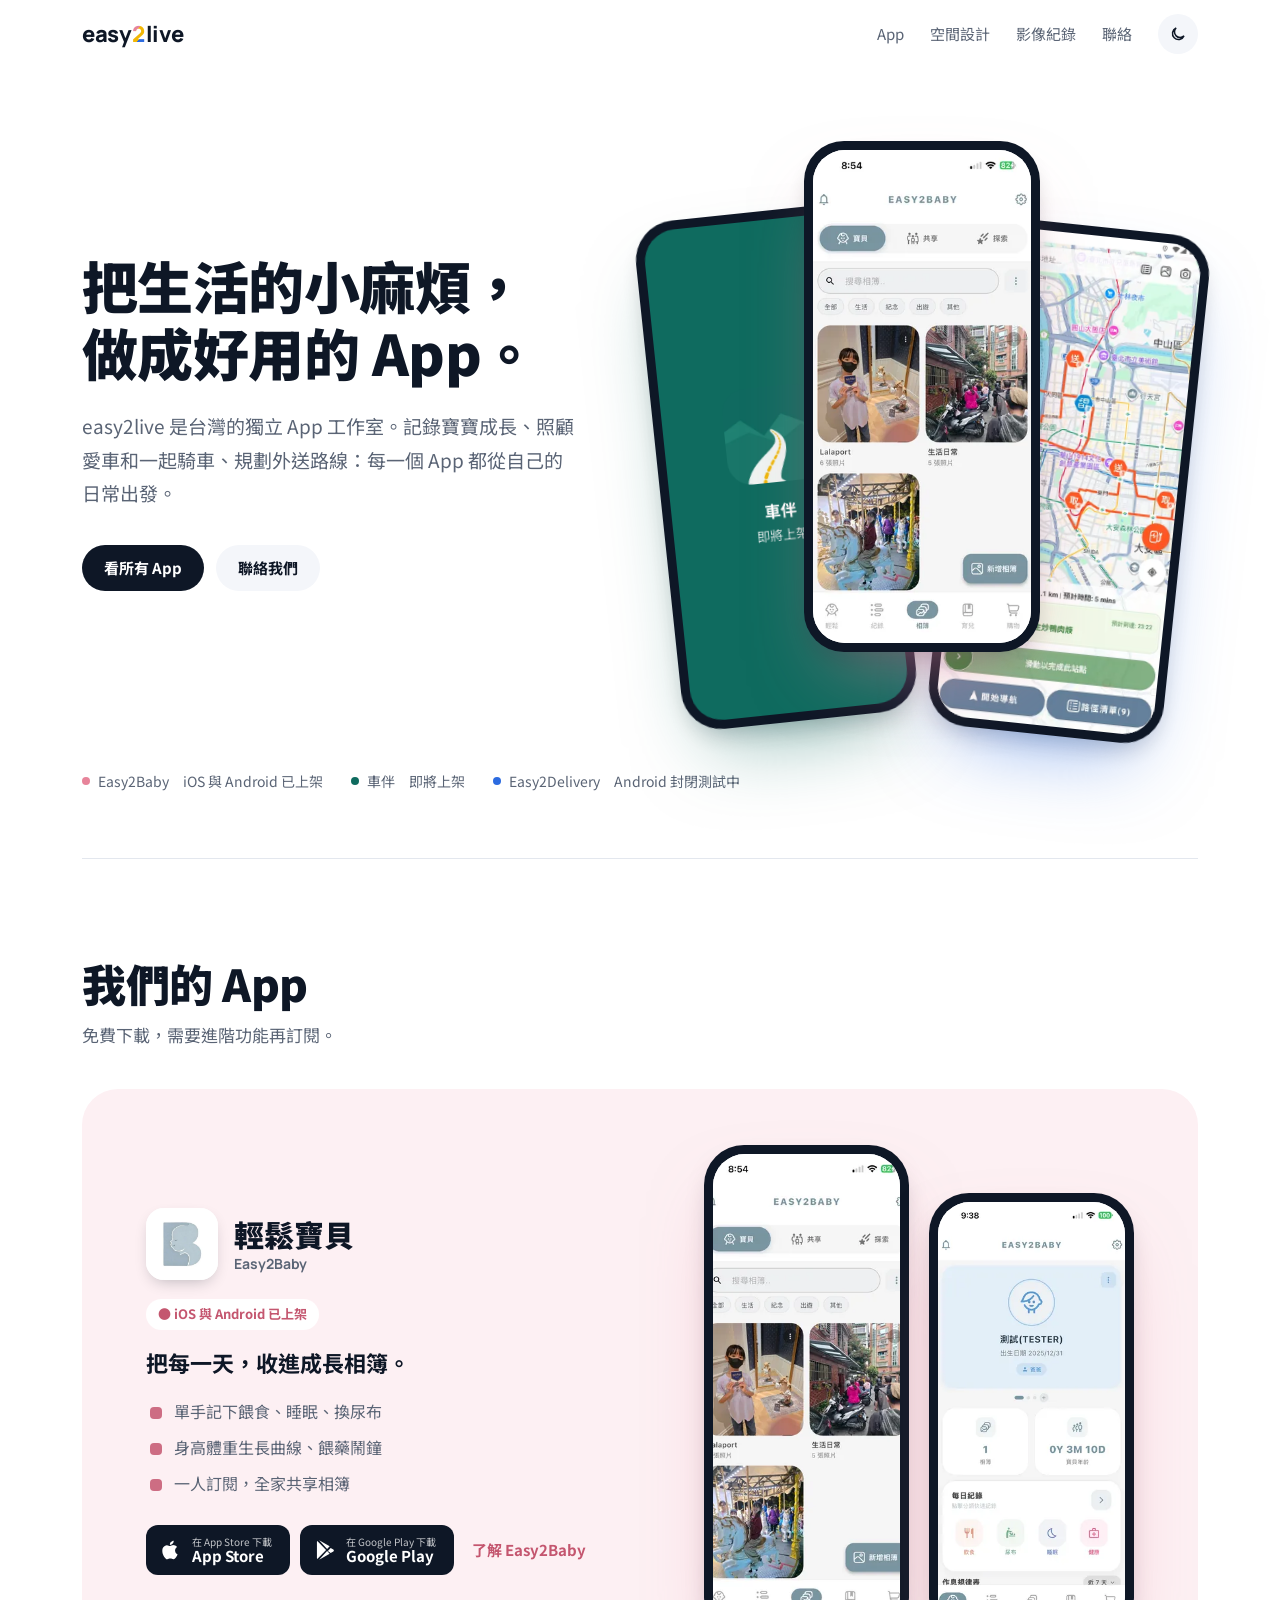
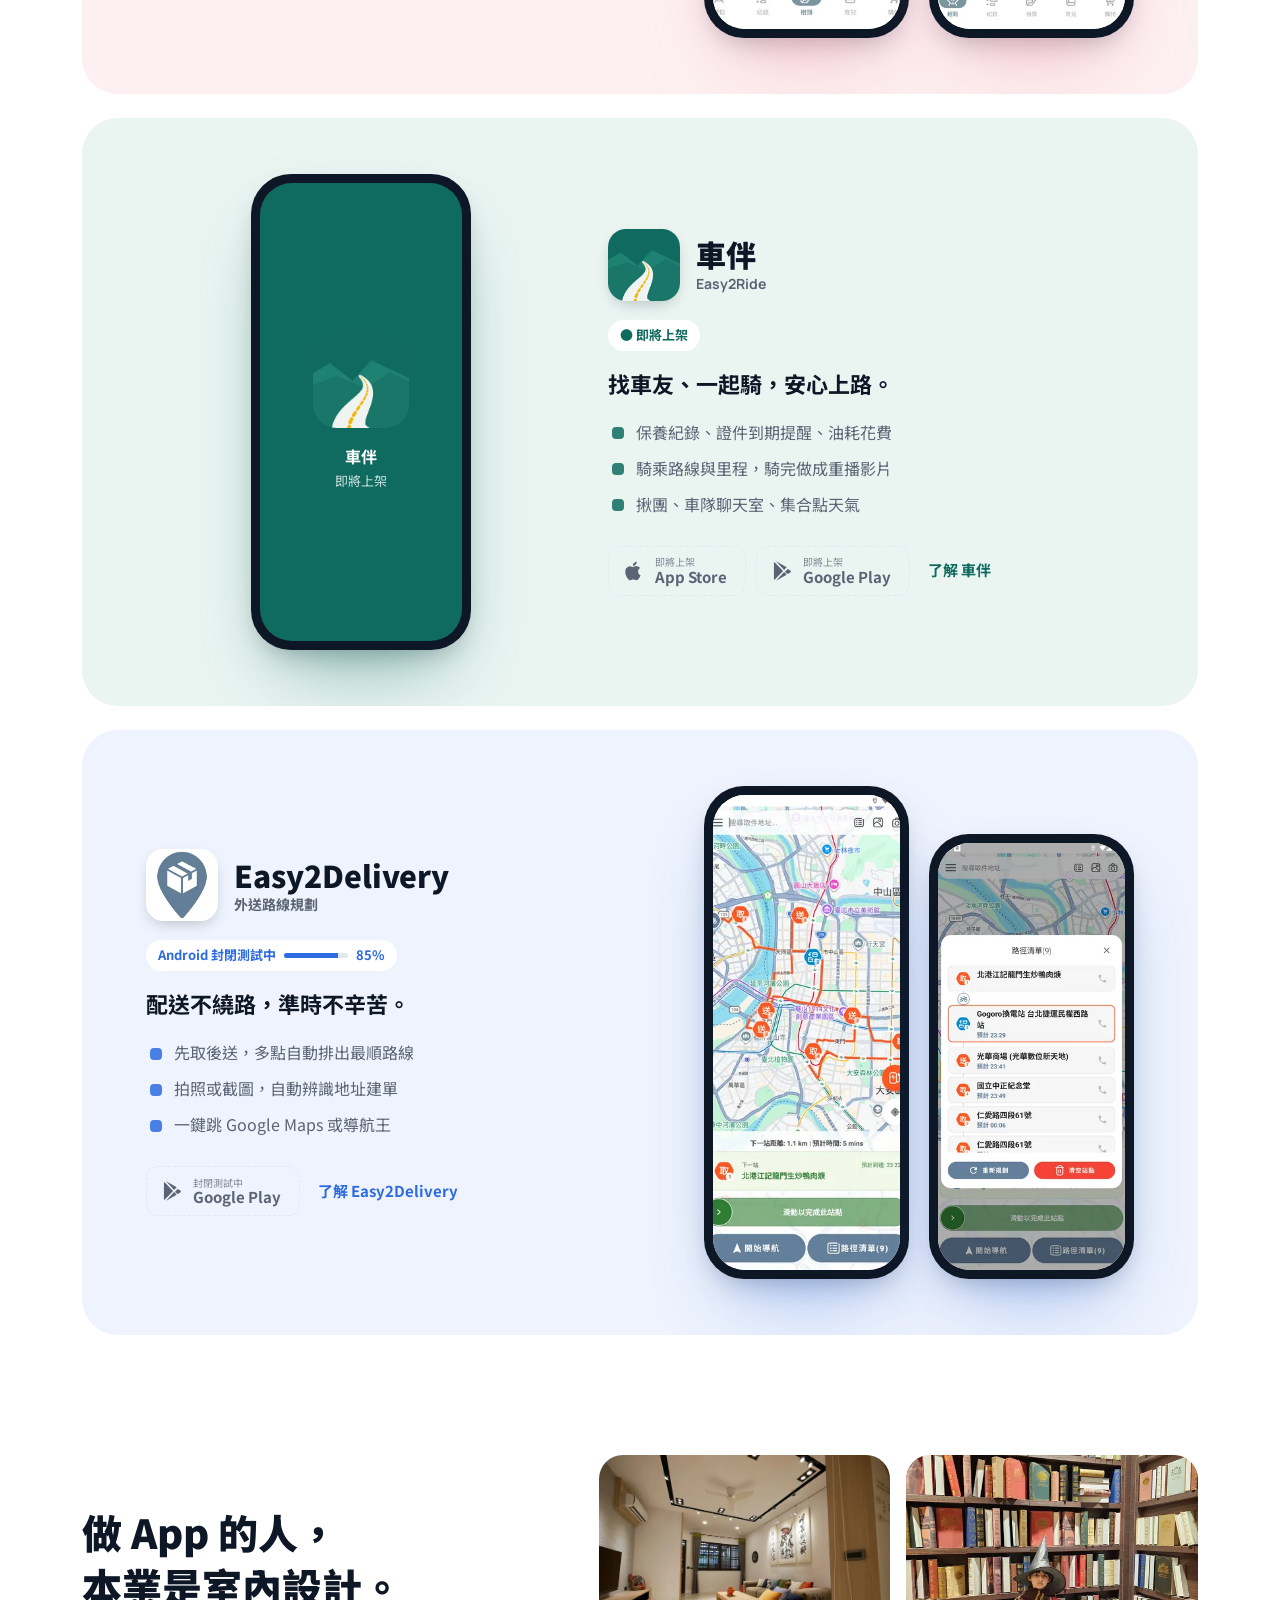
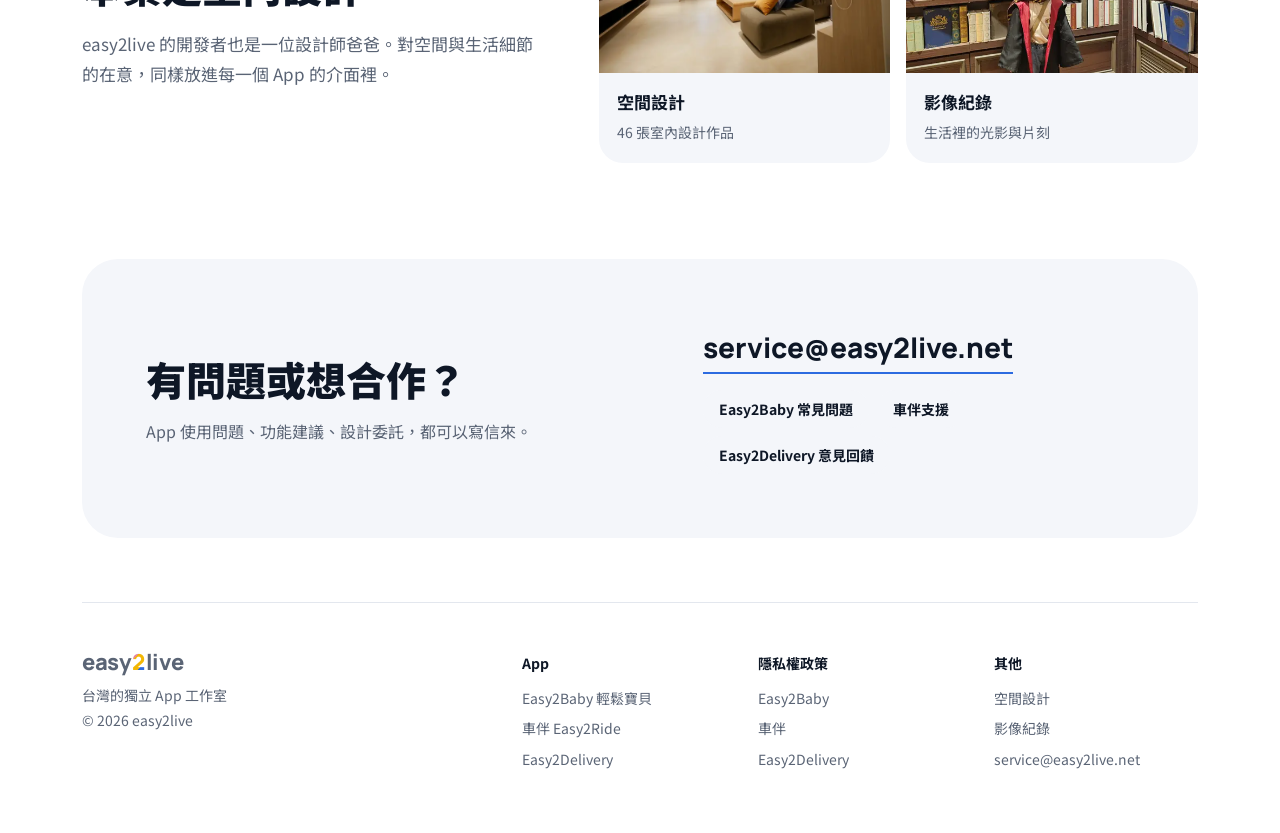
==== commit e3853511: "官網改版：明亮產品品牌風，App 為主角 - 新首頁：Easy2Baby、車伴、Easy2Delivery 產品介紹，空間設計與影像入口，聯絡方式 - 新增 /easy2ride/，重做 /easy2" ====
--- a/index.html
+++ b/index.html
@@ -1,2039 +1,121 @@
-<!DOCTYPE html>
+<!doctype html>
+<html lang="zh-Hant">
+<head>
+<meta charset="utf-8">
+<meta name="viewport" content="width=device-width,initial-scale=1">
+<title>easy2live｜把生活的小麻煩，做成好用的 App</title>
+<meta name="description" content="easy2live 是台灣的獨立 App 工作室：Easy2Baby 輕鬆寶貝、車伴 Easy2Ride、Easy2Delivery，以及空間設計與影像作品。">
+<link rel="canonical" href="https://easy2live.net/">
+<meta property="og:type" content="website">
+<meta property="og:site_name" content="easy2live">
+<meta property="og:title" content="easy2live｜把生活的小麻煩，做成好用的 App">
+<meta property="og:description" content="easy2live 是台灣的獨立 App 工作室：Easy2Baby 輕鬆寶貝、車伴 Easy2Ride、Easy2Delivery，以及空間設計與影像作品。">
+<meta property="og:url" content="https://easy2live.net/">
+<meta property="og:image" content="https://easy2live.net/assets/img/og.png">
+<meta property="og:locale" content="zh_TW">
+<meta name="twitter:card" content="summary_large_image">
+<meta name="theme-color" content="#FFFFFF" media="(prefers-color-scheme: light)">
+<meta name="theme-color" content="#0D1320" media="(prefers-color-scheme: dark)">
+<link rel="icon" href="/favicon.svg" type="image/svg+xml">
+<link rel="icon" href="/favicon.png" type="image/png" sizes="64x64">
+<link rel="apple-touch-icon" href="/apple-touch-icon.png">
+<script>try{var t=localStorage.getItem('theme');if(t)document.documentElement.dataset.theme=t}catch(e){}</script>
+<link rel="preconnect" href="https://fonts.googleapis.com">
+<link rel="preconnect" href="https://fonts.gstatic.com" crossorigin>
+<link rel="stylesheet" href="https://fonts.googleapis.com/css2?family=Manrope:wght@700;800&family=Noto+Sans+TC:wght@400;700;900&display=swap">
+<link rel="stylesheet" href="/assets/css/site.css?v=cf62eb23">
+<script type="application/ld+json">{"@context": "https://schema.org", "@type": "Organization", "name": "easy2live", "url": "https://easy2live.net", "logo": "https://easy2live.net/apple-touch-icon.png", "email": "service@easy2live.net"}</script>
+</head>
+<body>
+<a class="skip" href="#main">跳到主要內容</a>
+<svg width="0" height="0" style="position:absolute" aria-hidden="true">
+<symbol id="i-apple" viewBox="0 0 24 24"><path d="M16.4 12.6c0-2.6 2.1-3.8 2.2-3.9-1.2-1.8-3.1-2-3.7-2-1.6-.2-3.1.9-3.9.9-.8 0-2-.9-3.4-.9-1.7 0-3.3 1-4.2 2.6-1.8 3.1-.5 7.7 1.3 10.2.9 1.2 1.9 2.6 3.2 2.6 1.3-.1 1.8-.8 3.3-.8 1.6 0 2 .8 3.4.8 1.4 0 2.3-1.3 3.1-2.5 1-1.4 1.4-2.8 1.4-2.9-.1 0-2.7-1-2.7-4.1zM13.9 5c.7-.9 1.2-2 1-3.2-1 0-2.3.7-3 1.6-.7.8-1.2 2-1.1 3.1 1.2.1 2.3-.6 3.1-1.5z"/></symbol>
+<symbol id="i-play" viewBox="0 0 24 24"><path d="M3.6 2.2c-.3.3-.4.7-.4 1.2v17.2c0 .5.1.9.4 1.2l9.6-9.8-9.6-9.8zm10.7 10.9 2.8 2.9-11.5 6.6 8.7-9.5zm0-2.2L5.6 1.4l11.5 6.6-2.8 2.9zm3.9 4.4 2.9-1.7c.8-.5.8-1.6 0-2.1l-2.9-1.7-3.1 3.2 3.1 2.3z"/></symbol>
+</svg>
+<header class="site"><div class="wrap">
+  <a class="logo" href="/" aria-label="easy2live 首頁">easy<span class="two">2</span>live</a>
+  <nav aria-label="主選單">
+    <a class="hide-sm" href="/#apps">App</a>
+    <a class="hide-sm" href="/design/">空間設計</a>
+    <a class="hide-sm" href="/photography/">影像紀錄</a>
+    <a class="hide-sm" href="/#contact">聯絡</a>
+    <button class="icon-btn" type="button" data-theme-toggle aria-label="切換深色或淺色模式">
+<svg class="theme-light" viewBox="0 0 24 24" fill="none" stroke="currentColor" stroke-width="2" stroke-linecap="round"><path d="M20 14.5A8 8 0 1 1 9.5 4a6.5 6.5 0 0 0 10.5 10.5z"/></svg>
+<svg class="theme-dark" viewBox="0 0 24 24" fill="none" stroke="currentColor" stroke-width="2" stroke-linecap="round"><circle cx="12" cy="12" r="4"/><path d="M12 2v2M12 20v2M2 12h2M20 12h2M4.9 4.9l1.4 1.4M17.7 17.7l1.4 1.4M4.9 19.1l1.4-1.4M17.7 6.3l1.4-1.4"/></svg>
+</button>
+    <details class="menu"><summary class="icon-btn" aria-label="開啟選單"><svg viewBox="0 0 24 24" fill="none" stroke="currentColor" stroke-width="2" stroke-linecap="round"><path d="M4 7h16M4 12h16M4 17h16"/></svg></summary>
+      <div class="panel"><a href="/easy2baby/">輕鬆寶貝</a><a href="/easy2ride/">車伴</a><a href="/easy2delivery/">Easy2Delivery</a><a href="/design/">空間設計</a><a href="/photography/">影像紀錄</a><a href="/#contact">聯絡</a></div>
+    </details>
+  </nav>
+</div></header>
+<main id="main">
+<div class="wrap">
+  <section class="hero">
+    <div>
+      <h1><span class="nw">把生活的小麻煩，</span><span class="nw">做成好用的 App。</span></h1>
+      <p>easy2live 是台灣的獨立 App 工作室。記錄寶寶成長、照顧愛車和一起騎車、規劃外送路線：每一個 App 都從自己的日常出發。</p>
+      <div class="cta"><a class="btn primary" href="#apps">看所有 App</a><a class="btn ghost" href="#contact">聯絡我們</a></div>
+    </div>
+    <div class="stage" aria-hidden="true"><div class="phone placeholder s1"><div class="screen" style="background:var(--ride)"><div><img src="/assets/img/apps/easy2ride-icon.webp" alt="" width="96" height="96" style="margin:0 auto 14px"><div style="font-weight:700">車伴</div><div style="font-size:13px;opacity:.8">即將上架</div></div></div></div><div class="phone s2"><div class="screen"><img src="/assets/img/apps/easy2baby-1.webp" alt="Easy2Baby 畫面" width="360" height="780"></div></div><div class="phone s3"><div class="screen"><img src="/assets/img/apps/easy2delivery-hero.webp" alt="Easy2Delivery 畫面" width="360" height="780"></div></div></div>
+  </section>
+  <div class="trust"><a href="/easy2baby/"><i class="dot" style="--c:var(--baby)"></i>Easy2Baby　iOS 與 Android 已上架</a><a href="/easy2ride/"><i class="dot" style="--c:var(--ride)"></i>車伴　即將上架</a><a href="/easy2delivery/"><i class="dot" style="--c:var(--deli)"></i>Easy2Delivery　Android 封閉測試中</a></div>
 
-<html lang="en">
-<head>
-<meta charset="utf-8"/>
-<meta content="width=device-width, initial-scale=1" name="viewport"/>
-<link href="https://gmpg.org/xfn/11" rel="profile"/>
-<title>Easy2Live - Easy2Live</title>
+  <div class="sec-title" id="apps"><h2>我們的 App</h2><p>免費下載，需要進階功能再訂閱。</p></div>
+  <article class="product t-baby">
+  <div class="info">
+    <div class="app-head"><div class="app-ic"><img src="/assets/img/apps/easy2baby-icon.webp" alt="" width="72" height="72"></div><h3>輕鬆寶貝<small>Easy2Baby</small></h3></div>
+    <span class="status">● iOS 與 Android 已上架</span>
+    <p class="tag">把每一天，收進成長相簿。</p>
+    <ul class="ticks"><li>單手記下餵食、睡眠、換尿布</li><li>身高體重生長曲線、餵藥鬧鐘</li><li>一人訂閱，全家共享相簿</li></ul>
+    <div class="stores"><a class="store" href="https://apps.apple.com/tw/app/easy2baby/id6760773878" rel="noopener"><svg aria-hidden="true"><use href="#i-apple"/></svg><span><small>在 App Store 下載</small>App Store</span></a><a class="store" href="https://play.google.com/store/apps/details?id=com.easy2live.easy2baby" rel="noopener"><svg aria-hidden="true"><use href="#i-play"/></svg><span><small>在 Google Play 下載</small>Google Play</span></a><a class="more" href="/easy2baby/">了解 Easy2Baby</a></div>
+  </div>
+  <div class="shot"><div class="phone "><div class="screen"><img src="/assets/img/apps/easy2baby-1.webp" alt="輕鬆寶貝 畫面：今日入口：相簿、年齡、飲食尿布睡眠健康" width="360" height="780" loading="lazy"></div></div><div class="phone "><div class="screen"><img src="/assets/img/apps/easy2baby-2.webp" alt="輕鬆寶貝 畫面：家人與寶寶資料" width="360" height="780" loading="lazy"></div></div></div>
+</article><article class="product t-ride flip">
+  <div class="info">
+    <div class="app-head"><div class="app-ic"><img src="/assets/img/apps/easy2ride-icon.webp" alt="" width="72" height="72"></div><h3>車伴<small>Easy2Ride</small></h3></div>
+    <span class="status">● 即將上架</span>
+    <p class="tag">找車友、一起騎，安心上路。</p>
+    <ul class="ticks"><li>保養紀錄、證件到期提醒、油耗花費</li><li>騎乘路線與里程，騎完做成重播影片</li><li>揪團、車隊聊天室、集合點天氣</li></ul>
+    <div class="stores"><span class="store soon"><svg aria-hidden="true"><use href="#i-apple"/></svg><span><small>即將上架</small>App Store</span></span><span class="store soon"><svg aria-hidden="true"><use href="#i-play"/></svg><span><small>即將上架</small>Google Play</span></span><a class="more" href="/easy2ride/">了解 車伴</a></div>
+  </div>
+  <div class="shot"><div class="phone placeholder "><div class="screen" style="background:var(--ride)"><div><img src="/assets/img/apps/easy2ride-icon.webp" alt="" width="96" height="96" style="margin:0 auto 14px"><div style="font-weight:700">車伴</div><div style="font-size:13px;opacity:.8">即將上架</div></div></div></div></div>
+</article><article class="product t-deli">
+  <div class="info">
+    <div class="app-head"><div class="app-ic"><img src="/assets/img/apps/easy2delivery-icon.webp" alt="" width="72" height="72"></div><h3>Easy2Delivery<small>外送路線規劃</small></h3></div>
+    <span class="status">Android 封閉測試中 <span class="bar"><i style="width:85%"></i></span> 85%</span>
+    <p class="tag">配送不繞路，準時不辛苦。</p>
+    <ul class="ticks"><li>先取後送，多點自動排出最順路線</li><li>拍照或截圖，自動辨識地址建單</li><li>一鍵跳 Google Maps 或導航王</li></ul>
+    <div class="stores"><span class="store soon"><svg aria-hidden="true"><use href="#i-play"/></svg><span><small>封閉測試中</small>Google Play</span></span><a class="more" href="/easy2delivery/">了解 Easy2Delivery</a></div>
+  </div>
+  <div class="shot"><div class="phone "><div class="screen"><img src="/assets/img/apps/easy2delivery-hero.webp" alt="Easy2Delivery 畫面：路線地圖" width="360" height="780" loading="lazy"></div></div><div class="phone "><div class="screen"><img src="/assets/img/apps/easy2delivery-list.webp" alt="Easy2Delivery 畫面：路徑清單" width="360" height="780" loading="lazy"></div></div></div>
+</article>
 
+  <section class="about" id="about">
+    <div>
+      <h2>做 App 的人，<br>本業是室內設計。</h2>
+      <p>easy2live 的開發者也是一位設計師爸爸。對空間與生活細節的在意，同樣放進每一個 App 的介面裡。</p>
+    </div>
+    <div class="works">
+      <a class="work" href="/design/"><img src="/assets/img/design/14-s.webp" alt="室內設計作品" width="720" height="540" loading="lazy"><div><b>空間設計</b><span>46 張室內設計作品</span></div></a>
+      <a class="work" href="/photography/"><img src="/assets/img/photo/08-s.webp" alt="影像紀錄" width="720" height="540" loading="lazy"><div><b>影像紀錄</b><span>生活裡的光影與片刻</span></div></a>
+    </div>
+  </section>
 
-
-
-
-
-
-<link href="/" rel="canonical"/>
-<meta content="✎ Design 空間與美學 “Sharing Warmth&amp; Moments” 📷 Photography 影像紀錄 Inspiration Easy2Baby 輕鬆寶貝 把每一天，收進成長相簿 iOS · Android 已上架 Wish V1.0.26-BETA {} Application" name="description"/>
-<meta content="index, follow" name="robots"/>
-<meta content="/" property="og:url"/>
-<meta content="Easy2Live" property="og:site_name"/>
-<meta content="en_US" property="og:locale"/>
-<meta content="website" property="og:type"/>
-<meta content="Easy2Live - Easy2Live" property="og:title"/>
-<meta content="✎ Design 空間與美學 “Sharing Warmth&amp; Moments” 📷 Photography 影像紀錄 Inspiration Easy2Baby 輕鬆寶貝 把每一天，收進成長相簿 iOS · Android 已上架 Wish V1.0.26-BETA {} Application" property="og:description"/>
-<meta content="https://is1-ssl.mzstatic.com/image/thumb/Purple221/v4/f2/e8/ad/f2e8ad6e-fd21-ecad-a1e7-d809689a6290/AppIcon-0-0-1x_U007emarketing-0-11-0-85-220.png/256x256bb.jpg" property="og:image"/>
-<meta content="2026-02-27T07:56:50+08:00" property="article:published_time"/>
-<meta content="2026-10-08T21:05:05+08:00" property="article:modified_time"/>
-<meta content="summary_large_image" name="twitter:card"/>
-<meta content="Easy2Live - Easy2Live" name="twitter:title"/>
-<meta content="✎ Design 空間與美學 “Sharing Warmth&amp; Moments” 📷 Photography 影像紀錄 Inspiration Easy2Baby 輕鬆寶貝 把每一天，收進成長相簿 iOS · Android 已上架 Wish V1.0.26-BETA {} Application" name="twitter:description"/>
-<script id="surerank-schema" type="application/ld+json">{"@context":"https://schema.org","@graph":[{"@type":"WebSite","@id":"/#website","name":"Easy2Live","author":{"@id":"/#person"},"copyrightHolder":{"@id":"/#person"},"description":"室內設計、老屋改造、傳統建築、開發初學者以及女兒成長的點滴。","url":"/","potentialAction":{"@id":"/#searchaction"},"publisher":{"@id":"/#organization"}},{"@type":"WebPage","@id":"/#webpage","name":"Easy2Live","author":{"@id":"/#person"},"inLanguage":"en","url":"/","contributor":{"@id":"/#person"},"copyrightHolder":{"@id":"/#person"},"datePublished":"2026-02-27T07:56:50+08:00","dateModified":"2026-10-08T21:05:05+08:00","isPartOf":{"@id":"/#website"},"publisher":{"@id":"/#organization"}},{"@type":"Organization","@id":"/#organization","name":"Easy2Live","founder":[{"@type":"Person","name":"admin"}],"logo":"/wp-content/uploads/2026/02/cropped-easy2delivery_logo-1.webp","slogan":"室內設計、老屋改造、傳統建築、開發初學者以及女兒成長的點滴。","url":"/ "},{"@type":"SearchAction","@id":"/#searchaction","target":"/?s={search_term_string}","query-input":"required name=search_term_string"}]}</script>
-
-
-
-<style id="wp-img-auto-sizes-contain-inline-css">
-img:is([sizes=auto i],[sizes^="auto," i]){contain-intrinsic-size:3000px 1500px}
-/*# sourceURL=wp-img-auto-sizes-contain-inline-css */
-</style>
-<link href="/wp-content/themes/astra/assets/css/minified/main.min.css" id="astra-theme-css-css" media="all" rel="stylesheet"/>
-<style id="astra-theme-css-inline-css">
-:root{--ast-post-nav-space:0;--ast-container-default-xlg-padding:6.67em;--ast-container-default-lg-padding:5.67em;--ast-container-default-slg-padding:4.34em;--ast-container-default-md-padding:3.34em;--ast-container-default-sm-padding:6.67em;--ast-container-default-xs-padding:2.4em;--ast-container-default-xxs-padding:1.4em;--ast-code-block-background:#EEEEEE;--ast-comment-inputs-background:#FAFAFA;--ast-normal-container-width:1240px;--ast-narrow-container-width:750px;--ast-blog-title-font-weight:normal;--ast-blog-meta-weight:inherit;--ast-global-color-primary:var(--ast-global-color-5);--ast-global-color-secondary:var(--ast-global-color-4);--ast-global-color-alternate-background:var(--ast-global-color-7);--ast-global-color-subtle-background:var(--ast-global-color-6);--ast-bg-style-guide:var( --ast-global-color-secondary,var(--ast-global-color-5) );--ast-shadow-style-guide:0px 0px 4px 0 #00000057;--ast-global-dark-bg-style:#fff;--ast-global-dark-lfs:#fbfbfb;--ast-widget-bg-color:#fafafa;--ast-wc-container-head-bg-color:#fbfbfb;--ast-title-layout-bg:#eeeeee;--ast-search-border-color:#e7e7e7;--ast-lifter-hover-bg:#e6e6e6;--ast-gallery-block-color:#000;--srfm-color-input-label:var(--ast-global-color-2);}html{font-size:93.75%;}a,.page-title{color:var(--ast-global-color-2);}a:hover,a:focus{color:#6b8e23;}body,button,input,select,textarea,.ast-button,.ast-custom-button{font-family:'Poppins',sans-serif;font-weight:400;font-size:15px;font-size:1rem;}blockquote{color:#000000;}h1,h2,h3,h4,h5,h6,.entry-content :where(h1,h2,h3,h4,h5,h6),.site-title,.site-title a{font-family:'Poppins',sans-serif;font-weight:700;}.site-title{font-size:35px;font-size:2.3333333333333rem;display:block;}header .custom-logo-link img{max-width:250px;width:250px;}.astra-logo-svg{width:250px;}.site-header .site-description{font-size:15px;font-size:1rem;display:none;}.entry-title{font-size:30px;font-size:2rem;}.archive .ast-article-post .ast-article-inner,.blog .ast-article-post .ast-article-inner,.archive .ast-article-post .ast-article-inner:hover,.blog .ast-article-post .ast-article-inner:hover{overflow:hidden;}h1,.entry-content :where(h1){font-size:52px;font-size:3.4666666666667rem;font-weight:700;font-family:'Poppins',sans-serif;line-height:1.4em;}h2,.entry-content :where(h2){font-size:42px;font-size:2.8rem;font-weight:700;font-family:'Poppins',sans-serif;line-height:1.3em;}h3,.entry-content :where(h3){font-size:32px;font-size:2.1333333333333rem;font-weight:600;font-family:'Poppins',sans-serif;line-height:1.3em;}h4,.entry-content :where(h4){font-size:20px;font-size:1.3333333333333rem;line-height:1.2em;font-family:'Poppins',sans-serif;}h5,.entry-content :where(h5){font-size:16px;font-size:1.0666666666667rem;line-height:1.2em;font-family:'Poppins',sans-serif;}h6,.entry-content :where(h6){font-size:14px;font-size:0.93333333333333rem;line-height:1.25em;font-family:'Poppins',sans-serif;}body,h1,h2,h3,h4,h5,h6,.entry-title a,.entry-content :where(h1,h2,h3,h4,h5,h6){color:#2f2f2f;}.tagcloud a:hover,.tagcloud a:focus,.tagcloud a.current-item{color:#ffffff;border-color:var(--ast-global-color-2);background-color:var(--ast-global-color-2);}input:focus,input[type="text"]:focus,input[type="email"]:focus,input[type="url"]:focus,input[type="password"]:focus,input[type="reset"]:focus,input[type="search"]:focus,textarea:focus{border-color:var(--ast-global-color-2);}input[type="radio"]:checked,input[type=reset],input[type="checkbox"]:checked,input[type="checkbox"]:hover:checked,input[type="checkbox"]:focus:checked,input[type=range]::-webkit-slider-thumb{border-color:var(--ast-global-color-2);background-color:var(--ast-global-color-2);box-shadow:none;}.site-footer a:hover + .post-count,.site-footer a:focus + .post-count{background:var(--ast-global-color-2);border-color:var(--ast-global-color-2);}.single .nav-links .nav-previous,.single .nav-links .nav-next{color:var(--ast-global-color-2);}.entry-meta,.entry-meta *{line-height:1.45;color:var(--ast-global-color-2);}.entry-meta a:not(.ast-button):hover,.entry-meta a:not(.ast-button):hover *,.entry-meta a:not(.ast-button):focus,.entry-meta a:not(.ast-button):focus *,.page-links > .page-link,.page-links .page-link:hover,.post-navigation a:hover{color:#6b8e23;}#cat option,.secondary .calendar_wrap thead a,.secondary .calendar_wrap thead a:visited{color:var(--ast-global-color-2);}.secondary .calendar_wrap #today,.ast-progress-val span{background:var(--ast-global-color-2);}.secondary a:hover + .post-count,.secondary a:focus + .post-count{background:var(--ast-global-color-2);border-color:var(--ast-global-color-2);}.calendar_wrap #today > a{color:#ffffff;}.page-links .page-link,.single .post-navigation a{color:var(--ast-global-color-2);}.ast-search-menu-icon .search-form button.search-submit{padding:0 4px;}.ast-search-menu-icon form.search-form{padding-right:0;}.ast-header-search .ast-search-menu-icon.ast-dropdown-active .search-form,.ast-header-search .ast-search-menu-icon.ast-dropdown-active .search-field:focus{transition:all 0.2s;}.search-form input.search-field:focus{outline:none;}.ast-mobile-header-content .ast-builder-layout-element:not(.ast-builder-menu):not(.ast-header-divider-element),.ast-mobile-popup-content .ast-builder-layout-element:not(.ast-builder-menu):not(.ast-header-divider-element){padding:15px 20px;}.wp-block-latest-posts > li > a{color:#2f2f2f;}.widget-title,.widget .wp-block-heading{font-size:21px;font-size:1.4rem;color:#2f2f2f;}.ast-search-menu-icon.slide-search a:focus-visible:focus-visible,.astra-search-icon:focus-visible,#close:focus-visible,a:focus-visible,.ast-menu-toggle:focus-visible,.site .skip-link:focus-visible,.wp-block-loginout input:focus-visible,.wp-block-search.wp-block-search__button-inside .wp-block-search__inside-wrapper,.ast-header-navigation-arrow:focus-visible,.ast-orders-table__row .ast-orders-table__cell:focus-visible,a#ast-apply-coupon:focus-visible,#ast-apply-coupon:focus-visible,#close:focus-visible,.button.search-submit:focus-visible,#search_submit:focus,.normal-search:focus-visible,.ast-header-account-wrap:focus-visible,.astra-cart-drawer-close:focus,.ast-single-variation:focus,.ast-button:focus,.ast-builder-button-wrap:has(.ast-custom-button-link:focus),.ast-builder-button-wrap .ast-custom-button-link:focus{outline-style:dotted;outline-color:inherit;outline-width:thin;}input:focus,input[type="text"]:focus,input[type="email"]:focus,input[type="url"]:focus,input[type="password"]:focus,input[type="reset"]:focus,input[type="search"]:focus,input[type="number"]:focus,textarea:focus,.wp-block-search__input:focus,[data-section="section-header-mobile-trigger"] .ast-button-wrap .ast-mobile-menu-trigger-minimal:focus,.ast-mobile-popup-drawer.active .menu-toggle-close:focus,#ast-scroll-top:focus,#coupon_code:focus,#ast-coupon-code:focus{border-style:dotted;border-color:inherit;border-width:thin;}input{outline:none;}body .ast-oembed-container *{position:absolute;top:0;width:100%;height:100%;left:0;}body .wp-block-embed-pocket-casts .ast-oembed-container *{position:unset;}.ast-single-post-featured-section + article {margin-top: 2em;}.site-content .ast-single-post-featured-section img {width: 100%;overflow: hidden;object-fit: cover;}.site > .ast-single-related-posts-container {margin-top: 0;}@media (min-width: 922px) {.ast-desktop .ast-container--narrow {max-width: var(--ast-narrow-container-width);margin: 0 auto;}}@media (max-width:921.99px){#ast-desktop-header{display:none;}}@media (min-width:922px){#ast-mobile-header{display:none;}}.wp-block-buttons.aligncenter{justify-content:center;}@media (max-width:921px){.ast-theme-transparent-header #primary,.ast-theme-transparent-header #secondary{padding:0;}}@media (max-width:921px){.ast-plain-container.ast-no-sidebar #primary{padding:0;}}.ast-plain-container.ast-no-sidebar #primary{margin-top:0;margin-bottom:0;}.wp-block-button.is-style-outline .wp-block-button__link{border-color:#6b8e23;border-top-width:0px;border-right-width:0px;border-bottom-width:0px;border-left-width:0px;}div.wp-block-button.is-style-outline > .wp-block-button__link:not(.has-text-color),div.wp-block-button.wp-block-button__link.is-style-outline:not(.has-text-color){color:#6b8e23;}.wp-block-button.is-style-outline .wp-block-button__link:hover,.wp-block-buttons .wp-block-button.is-style-outline .wp-block-button__link:focus,.wp-block-buttons .wp-block-button.is-style-outline > .wp-block-button__link:not(.has-text-color):hover,.wp-block-buttons .wp-block-button.wp-block-button__link.is-style-outline:not(.has-text-color):hover{color:#ffffff;background-color:var(--ast-global-color-2);border-color:var(--ast-global-color-2);}.post-page-numbers.current .page-link,.ast-pagination .page-numbers.current{color:transparent;}.wp-block-buttons .wp-block-button.is-style-outline .wp-block-button__link.wp-element-button,.ast-outline-button,.wp-block-uagb-buttons-child .uagb-buttons-repeater.ast-outline-button{border-color:var(--ast-global-color-2);border-top-width:1px;border-right-width:1px;border-bottom-width:1px;border-left-width:1px;font-family:inherit;font-weight:500;font-size:13px;font-size:0.86666666666667rem;line-height:1em;text-transform:uppercase;letter-spacing:2px;padding-top:17px;padding-right:26px;padding-bottom:17px;padding-left:26px;border-top-left-radius:5px;border-top-right-radius:5px;border-bottom-right-radius:5px;border-bottom-left-radius:5px;}.wp-block-buttons .wp-block-button.is-style-outline > .wp-block-button__link:not(.has-text-color),.wp-block-buttons .wp-block-button.wp-block-button__link.is-style-outline:not(.has-text-color),.ast-outline-button{color:var(--ast-global-color-2);}.wp-block-button.is-style-outline .wp-block-button__link:hover,.wp-block-buttons .wp-block-button.is-style-outline .wp-block-button__link:focus,.wp-block-buttons .wp-block-button.is-style-outline > .wp-block-button__link:not(.has-text-color):hover,.wp-block-buttons .wp-block-button.wp-block-button__link.is-style-outline:not(.has-text-color):hover,.ast-outline-button:hover,.ast-outline-button:focus,.wp-block-uagb-buttons-child .uagb-buttons-repeater.ast-outline-button:hover,.wp-block-uagb-buttons-child .uagb-buttons-repeater.ast-outline-button:focus{color:#ffffff;background-color:var(--ast-global-color-1);border-color:var(--ast-global-color-1);}.wp-block-button .wp-block-button__link.wp-element-button.is-style-outline:not(.has-background),.wp-block-button.is-style-outline>.wp-block-button__link.wp-element-button:not(.has-background),.ast-outline-button{background-color:transparent;}@media (max-width:921px){.wp-block-buttons .wp-block-button.is-style-outline .wp-block-button__link.wp-element-button,.ast-outline-button,.wp-block-uagb-buttons-child .uagb-buttons-repeater.ast-outline-button{padding-top:17px;padding-right:26px;padding-bottom:17px;padding-left:26px;border-top-left-radius:5px;border-top-right-radius:5px;border-bottom-right-radius:5px;border-bottom-left-radius:5px;}}@media (max-width:544px){.wp-block-buttons .wp-block-button.is-style-outline .wp-block-button__link.wp-element-button,.ast-outline-button,.wp-block-uagb-buttons-child .uagb-buttons-repeater.ast-outline-button{padding-top:17px;padding-right:26px;padding-bottom:17px;padding-left:26px;border-top-left-radius:5px;border-top-right-radius:5px;border-bottom-right-radius:5px;border-bottom-left-radius:5px;}}.entry-content[data-ast-blocks-layout] > figure{margin-bottom:1em;}@media (max-width:921px){.ast-left-sidebar #content > .ast-container{display:flex;flex-direction:column-reverse;width:100%;}.ast-separate-container .ast-article-post,.ast-separate-container .ast-article-single{padding:1.5em 2.14em;}.ast-author-box img.avatar{margin:20px 0 0 0;}}@media (min-width:922px){.ast-separate-container.ast-right-sidebar #primary,.ast-separate-container.ast-left-sidebar #primary{border:0;}.search-no-results.ast-separate-container #primary{margin-bottom:4em;}}.wp-block-button .wp-block-button__link{color:#ffffff;}.wp-block-button .wp-block-button__link:hover,.wp-block-button .wp-block-button__link:focus{color:#ffffff;background-color:var(--ast-global-color-2);border-color:var(--ast-global-color-2);}.wp-block-button .wp-block-button__link,.wp-block-search .wp-block-search__button,body .wp-block-file .wp-block-file__button{border-style:solid;border-top-width:0px;border-right-width:0px;border-left-width:0px;border-bottom-width:0px;border-color:#6b8e23;background-color:#6b8e23;color:#ffffff;font-family:inherit;font-weight:500;line-height:1em;text-transform:uppercase;letter-spacing:2px;font-size:13px;font-size:0.86666666666667rem;border-top-left-radius:3px;border-top-right-radius:3px;border-bottom-right-radius:3px;border-bottom-left-radius:3px;padding-top:10px;padding-right:20px;padding-bottom:10px;padding-left:20px;}.menu-toggle,button,.ast-button,.ast-custom-button,.button,input#submit,input[type="button"],input[type="submit"],input[type="reset"],form[CLASS*="wp-block-search__"].wp-block-search .wp-block-search__inside-wrapper .wp-block-search__button,body .wp-block-file .wp-block-file__button{border-style:solid;border-top-width:0px;border-right-width:0px;border-left-width:0px;border-bottom-width:0px;color:#ffffff;border-color:#6b8e23;background-color:#6b8e23;padding-top:10px;padding-right:20px;padding-bottom:10px;padding-left:20px;font-family:inherit;font-weight:500;font-size:13px;font-size:0.86666666666667rem;line-height:1em;text-transform:uppercase;letter-spacing:2px;border-top-left-radius:3px;border-top-right-radius:3px;border-bottom-right-radius:3px;border-bottom-left-radius:3px;}button:focus,.menu-toggle:hover,button:hover,.ast-button:hover,.ast-custom-button:hover .button:hover,.ast-custom-button:hover ,input[type=reset]:hover,input[type=reset]:focus,input#submit:hover,input#submit:focus,input[type="button"]:hover,input[type="button"]:focus,input[type="submit"]:hover,input[type="submit"]:focus,form[CLASS*="wp-block-search__"].wp-block-search .wp-block-search__inside-wrapper .wp-block-search__button:hover,form[CLASS*="wp-block-search__"].wp-block-search .wp-block-search__inside-wrapper .wp-block-search__button:focus,body .wp-block-file .wp-block-file__button:hover,body .wp-block-file .wp-block-file__button:focus{color:#ffffff;background-color:var(--ast-global-color-2);border-color:var(--ast-global-color-2);}@media (max-width:921px){.ast-mobile-header-stack .main-header-bar .ast-search-menu-icon{display:inline-block;}.ast-header-break-point.ast-header-custom-item-outside .ast-mobile-header-stack .main-header-bar .ast-search-icon{margin:0;}.ast-comment-avatar-wrap img{max-width:2.5em;}.ast-comment-meta{padding:0 1.8888em 1.3333em;}.ast-separate-container .ast-comment-list li.depth-1{padding:1.5em 2.14em;}.ast-separate-container .comment-respond{padding:2em 2.14em;}}@media (min-width:544px){.ast-container{max-width:100%;}}@media (max-width:544px){.ast-separate-container .ast-article-post,.ast-separate-container .ast-article-single,.ast-separate-container .comments-title,.ast-separate-container .ast-archive-description{padding:1.5em 1em;}.ast-separate-container #content .ast-container{padding-left:0.54em;padding-right:0.54em;}.ast-separate-container .ast-comment-list .bypostauthor{padding:.5em;}.ast-search-menu-icon.ast-dropdown-active .search-field{width:170px;}} #ast-mobile-header .ast-site-header-cart-li a{pointer-events:none;}body,.ast-separate-container{background-color:#fdfdfd;background-image:none;}@media (max-width:921px){.site-title{display:block;}.site-header .site-description{display:none;}.entry-title{font-size:25px;font-size:1.6666666666667rem;}h1,.entry-content :where(h1){font-size:40px;}h2,.entry-content :where(h2){font-size:35px;}h3,.entry-content :where(h3){font-size:26px;}h4,.entry-content :where(h4){font-size:20px;font-size:1.3333333333333rem;}h5,.entry-content :where(h5){font-size:16px;font-size:1.0666666666667rem;}h6,.entry-content :where(h6){font-size:14px;font-size:0.93333333333333rem;}.astra-logo-svg{width:225px;}header .custom-logo-link img,.ast-header-break-point .site-logo-img .custom-mobile-logo-link img{max-width:225px;width:225px;}}@media (max-width:544px){.site-title{display:block;}.site-header .site-description{display:none;}.entry-title{font-size:22px;font-size:1.4666666666667rem;}h1,.entry-content :where(h1){font-size:34px;}h2,.entry-content :where(h2){font-size:30px;}h3,.entry-content :where(h3){font-size:24px;}h4,.entry-content :where(h4){font-size:20px;font-size:1.3333333333333rem;}h5,.entry-content :where(h5){font-size:16px;font-size:1.0666666666667rem;}h6,.entry-content :where(h6){font-size:12px;font-size:0.8rem;}header .custom-logo-link img,.ast-header-break-point .site-branding img,.ast-header-break-point .custom-logo-link img{max-width:188px;width:188px;}.astra-logo-svg{width:188px;}.ast-header-break-point .site-logo-img .custom-mobile-logo-link img{max-width:188px;}}@media (max-width:921px){html{font-size:85.5%;}}@media (max-width:544px){html{font-size:85.5%;}}@media (min-width:922px){.ast-container{max-width:1280px;}}@media (min-width:922px){.site-content .ast-container{display:flex;}}@media (max-width:921px){.site-content .ast-container{flex-direction:column;}}@media (min-width:922px){.blog .site-content > .ast-container,.archive .site-content > .ast-container,.search .site-content > .ast-container{max-width:950px;}}@media (min-width:922px){.single-post .site-content > .ast-container{max-width:1024px;}}@media (min-width:922px){.main-header-menu .sub-menu .menu-item.ast-left-align-sub-menu:hover > .sub-menu,.main-header-menu .sub-menu .menu-item.ast-left-align-sub-menu.focus > .sub-menu{margin-left:-0px;}}.site .comments-area{padding-bottom:3em;}.wp-block-file {display: flex;align-items: center;flex-wrap: wrap;justify-content: space-between;}.wp-block-pullquote {border: none;}.wp-block-pullquote blockquote::before {content: "\201D";font-family: "Helvetica",sans-serif;display: flex;transform: rotate( 180deg );font-size: 6rem;font-style: normal;line-height: 1;font-weight: bold;align-items: center;justify-content: center;}.has-text-align-right > blockquote::before {justify-content: flex-start;}.has-text-align-left > blockquote::before {justify-content: flex-end;}figure.wp-block-pullquote.is-style-solid-color blockquote {max-width: 100%;text-align: inherit;}:root {--wp--custom--ast-default-block-top-padding: 3em;--wp--custom--ast-default-block-right-padding: 3em;--wp--custom--ast-default-block-bottom-padding: 3em;--wp--custom--ast-default-block-left-padding: 3em;--wp--custom--ast-container-width: 1240px;--wp--custom--ast-content-width-size: 1240px;--wp--custom--ast-wide-width-size: calc(1240px + var(--wp--custom--ast-default-block-left-padding) + var(--wp--custom--ast-default-block-right-padding));}.ast-narrow-container {--wp--custom--ast-content-width-size: 750px;--wp--custom--ast-wide-width-size: 750px;}@media(max-width: 921px) {:root {--wp--custom--ast-default-block-top-padding: 3em;--wp--custom--ast-default-block-right-padding: 2em;--wp--custom--ast-default-block-bottom-padding: 3em;--wp--custom--ast-default-block-left-padding: 2em;}}@media(max-width: 544px) {:root {--wp--custom--ast-default-block-top-padding: 3em;--wp--custom--ast-default-block-right-padding: 1.5em;--wp--custom--ast-default-block-bottom-padding: 3em;--wp--custom--ast-default-block-left-padding: 1.5em;}}.entry-content > .wp-block-group,.entry-content > .wp-block-cover,.entry-content > .wp-block-columns {padding-top: var(--wp--custom--ast-default-block-top-padding);padding-right: var(--wp--custom--ast-default-block-right-padding);padding-bottom: var(--wp--custom--ast-default-block-bottom-padding);padding-left: var(--wp--custom--ast-default-block-left-padding);}.ast-plain-container.ast-no-sidebar .entry-content > .alignfull,.ast-page-builder-template .ast-no-sidebar .entry-content > .alignfull {margin-left: calc( -50vw + 50%);margin-right: calc( -50vw + 50%);max-width: 100vw;width: 100vw;}.ast-plain-container.ast-no-sidebar .entry-content .alignfull .alignfull,.ast-page-builder-template.ast-no-sidebar .entry-content .alignfull .alignfull,.ast-plain-container.ast-no-sidebar .entry-content .alignfull .alignwide,.ast-page-builder-template.ast-no-sidebar .entry-content .alignfull .alignwide,.ast-plain-container.ast-no-sidebar .entry-content .alignwide .alignfull,.ast-page-builder-template.ast-no-sidebar .entry-content .alignwide .alignfull,.ast-plain-container.ast-no-sidebar .entry-content .alignwide .alignwide,.ast-page-builder-template.ast-no-sidebar .entry-content .alignwide .alignwide,.ast-plain-container.ast-no-sidebar .entry-content .wp-block-column .alignfull,.ast-page-builder-template.ast-no-sidebar .entry-content .wp-block-column .alignfull,.ast-plain-container.ast-no-sidebar .entry-content .wp-block-column .alignwide,.ast-page-builder-template.ast-no-sidebar .entry-content .wp-block-column .alignwide {margin-left: auto;margin-right: auto;width: 100%;}[data-ast-blocks-layout] .wp-block-separator:not(.is-style-dots) {height: 0;}[data-ast-blocks-layout] .wp-block-separator {margin: 20px auto;}[data-ast-blocks-layout] .wp-block-separator:not(.is-style-wide):not(.is-style-dots) {max-width: 100px;}[data-ast-blocks-layout] .wp-block-separator.has-background {padding: 0;}.entry-content[data-ast-blocks-layout] > * {max-width: var(--wp--custom--ast-content-width-size);margin-left: auto;margin-right: auto;}.entry-content[data-ast-blocks-layout] > .alignwide {max-width: var(--wp--custom--ast-wide-width-size);}.entry-content[data-ast-blocks-layout] .alignfull {max-width: none;}.entry-content .wp-block-columns {margin-bottom: 0;}blockquote {margin: 1.5em;border-color: rgba(0,0,0,0.05);}.wp-block-quote:not(.has-text-align-right):not(.has-text-align-center) {border-left: 5px solid rgba(0,0,0,0.05);}.has-text-align-right > blockquote,blockquote.has-text-align-right {border-right: 5px solid rgba(0,0,0,0.05);}.has-text-align-left > blockquote,blockquote.has-text-align-left {border-left: 5px solid rgba(0,0,0,0.05);}.wp-block-site-tagline,.wp-block-latest-posts .read-more {margin-top: 15px;}.wp-block-loginout p label {display: block;}.wp-block-loginout p:not(.login-remember):not(.login-submit) input {width: 100%;}.wp-block-loginout input:focus {border-color: transparent;}.wp-block-loginout input:focus {outline: thin dotted;}.entry-content .wp-block-media-text .wp-block-media-text__content {padding: 0 0 0 8%;}.entry-content .wp-block-media-text.has-media-on-the-right .wp-block-media-text__content {padding: 0 8% 0 0;}.entry-content .wp-block-media-text.has-background .wp-block-media-text__content {padding: 8%;}.entry-content .wp-block-cover:not([class*="background-color"]):not(.has-text-color.has-link-color) .wp-block-cover__inner-container,.entry-content .wp-block-cover:not([class*="background-color"]) .wp-block-cover-image-text,.entry-content .wp-block-cover:not([class*="background-color"]) .wp-block-cover-text,.entry-content .wp-block-cover-image:not([class*="background-color"]) .wp-block-cover__inner-container,.entry-content .wp-block-cover-image:not([class*="background-color"]) .wp-block-cover-image-text,.entry-content .wp-block-cover-image:not([class*="background-color"]) .wp-block-cover-text {color: var(--ast-global-color-primary,var(--ast-global-color-5));}.wp-block-loginout .login-remember input {width: 1.1rem;height: 1.1rem;margin: 0 5px 4px 0;vertical-align: middle;}.wp-block-latest-posts > li > *:first-child,.wp-block-latest-posts:not(.is-grid) > li:first-child {margin-top: 0;}.entry-content > .wp-block-buttons,.entry-content > .wp-block-uagb-buttons {margin-bottom: 1.5em;}.wp-block-search__inside-wrapper .wp-block-search__input {padding: 0 10px;color: var(--ast-global-color-3);background: var(--ast-global-color-primary,var(--ast-global-color-5));border-color: var(--ast-border-color);}.wp-block-latest-posts .read-more {margin-bottom: 1.5em;}.wp-block-search__no-button .wp-block-search__inside-wrapper .wp-block-search__input {padding-top: 5px;padding-bottom: 5px;}.wp-block-latest-posts .wp-block-latest-posts__post-date,.wp-block-latest-posts .wp-block-latest-posts__post-author {font-size: 1rem;}.wp-block-latest-posts > li > *,.wp-block-latest-posts:not(.is-grid) > li {margin-top: 12px;margin-bottom: 12px;}.ast-page-builder-template .entry-content[data-ast-blocks-layout] > .alignwide:where(:not(.uagb-is-root-container):not(.spectra-is-root-container)) > * {max-width: var(--wp--custom--ast-wide-width-size);}.ast-page-builder-template .entry-content[data-ast-blocks-layout] > .inherit-container-width > *,.ast-page-builder-template .entry-content[data-ast-blocks-layout] > *:not(.wp-block-group):where(:not(.uagb-is-root-container):not(.spectra-is-root-container)) > *,.entry-content[data-ast-blocks-layout] > .wp-block-cover .wp-block-cover__inner-container {max-width: var(--wp--custom--ast-content-width-size) ;margin-left: auto;margin-right: auto;}.ast-page-builder-template .entry-content[data-ast-blocks-layout] > *,.ast-page-builder-template .entry-content[data-ast-blocks-layout] > .alignfull:where(:not(.wp-block-group):not(.uagb-is-root-container):not(.spectra-is-root-container)) > * {max-width: none;}.entry-content[data-ast-blocks-layout] .wp-block-cover:not(.alignleft):not(.alignright) {width: auto;}@media(max-width: 1200px) {.ast-separate-container .entry-content > .alignfull,.ast-separate-container .entry-content[data-ast-blocks-layout] > .alignwide,.ast-plain-container .entry-content[data-ast-blocks-layout] > .alignwide,.ast-plain-container .entry-content .alignfull {margin-left: calc(-1 * min(var(--ast-container-default-xlg-padding),20px)) ;margin-right: calc(-1 * min(var(--ast-container-default-xlg-padding),20px));}}@media(min-width: 1201px) {.ast-separate-container .entry-content > .alignfull {margin-left: calc(-1 * var(--ast-container-default-xlg-padding) );margin-right: calc(-1 * var(--ast-container-default-xlg-padding) );}.ast-separate-container .entry-content[data-ast-blocks-layout] > .alignwide,.ast-plain-container .entry-content[data-ast-blocks-layout] > .alignwide {margin-left: calc(-1 * var(--wp--custom--ast-default-block-left-padding) );margin-right: calc(-1 * var(--wp--custom--ast-default-block-right-padding) );}}@media(min-width: 921px) {.ast-separate-container .entry-content .wp-block-group.alignwide:not(.inherit-container-width) > :where(:not(.alignleft):not(.alignright)),.ast-plain-container .entry-content .wp-block-group.alignwide:not(.inherit-container-width) > :where(:not(.alignleft):not(.alignright)) {max-width: calc( var(--wp--custom--ast-content-width-size) + 80px );}.ast-plain-container.ast-right-sidebar .entry-content[data-ast-blocks-layout] .alignfull,.ast-plain-container.ast-left-sidebar .entry-content[data-ast-blocks-layout] .alignfull {margin-left: -60px;margin-right: -60px;}}@media(min-width: 544px) {.entry-content > .alignleft {margin-right: 20px;}.entry-content > .alignright {margin-left: 20px;}}@media (max-width:544px){.wp-block-columns .wp-block-column:not(:last-child){margin-bottom:20px;}.wp-block-latest-posts{margin:0;}}@media( max-width: 600px ) {.entry-content .wp-block-media-text .wp-block-media-text__content,.entry-content .wp-block-media-text.has-media-on-the-right .wp-block-media-text__content {padding: 8% 0 0;}.entry-content .wp-block-media-text.has-background .wp-block-media-text__content {padding: 8%;}}.ast-page-builder-template .entry-header {padding-left: 0;}.ast-narrow-container .site-content .wp-block-uagb-image--align-full .wp-block-uagb-image__figure {max-width: 100%;margin-left: auto;margin-right: auto;}:root .has-ast-global-color-0-color{color:var(--ast-global-color-0);}:root .has-ast-global-color-0-background-color{background-color:var(--ast-global-color-0);}:root .wp-block-button .has-ast-global-color-0-color{color:var(--ast-global-color-0);}:root .wp-block-button .has-ast-global-color-0-background-color{background-color:var(--ast-global-color-0);}:root .has-ast-global-color-1-color{color:var(--ast-global-color-1);}:root .has-ast-global-color-1-background-color{background-color:var(--ast-global-color-1);}:root .wp-block-button .has-ast-global-color-1-color{color:var(--ast-global-color-1);}:root .wp-block-button .has-ast-global-color-1-background-color{background-color:var(--ast-global-color-1);}:root .has-ast-global-color-2-color{color:var(--ast-global-color-2);}:root .has-ast-global-color-2-background-color{background-color:var(--ast-global-color-2);}:root .wp-block-button .has-ast-global-color-2-color{color:var(--ast-global-color-2);}:root .wp-block-button .has-ast-global-color-2-background-color{background-color:var(--ast-global-color-2);}:root .has-ast-global-color-3-color{color:var(--ast-global-color-3);}:root .has-ast-global-color-3-background-color{background-color:var(--ast-global-color-3);}:root .wp-block-button .has-ast-global-color-3-color{color:var(--ast-global-color-3);}:root .wp-block-button .has-ast-global-color-3-background-color{background-color:var(--ast-global-color-3);}:root .has-ast-global-color-4-color{color:var(--ast-global-color-4);}:root .has-ast-global-color-4-background-color{background-color:var(--ast-global-color-4);}:root .wp-block-button .has-ast-global-color-4-color{color:var(--ast-global-color-4);}:root .wp-block-button .has-ast-global-color-4-background-color{background-color:var(--ast-global-color-4);}:root .has-ast-global-color-5-color{color:var(--ast-global-color-5);}:root .has-ast-global-color-5-background-color{background-color:var(--ast-global-color-5);}:root .wp-block-button .has-ast-global-color-5-color{color:var(--ast-global-color-5);}:root .wp-block-button .has-ast-global-color-5-background-color{background-color:var(--ast-global-color-5);}:root .has-ast-global-color-6-color{color:var(--ast-global-color-6);}:root .has-ast-global-color-6-background-color{background-color:var(--ast-global-color-6);}:root .wp-block-button .has-ast-global-color-6-color{color:var(--ast-global-color-6);}:root .wp-block-button .has-ast-global-color-6-background-color{background-color:var(--ast-global-color-6);}:root .has-ast-global-color-7-color{color:var(--ast-global-color-7);}:root .has-ast-global-color-7-background-color{background-color:var(--ast-global-color-7);}:root .wp-block-button .has-ast-global-color-7-color{color:var(--ast-global-color-7);}:root .wp-block-button .has-ast-global-color-7-background-color{background-color:var(--ast-global-color-7);}:root .has-ast-global-color-8-color{color:var(--ast-global-color-8);}:root .has-ast-global-color-8-background-color{background-color:var(--ast-global-color-8);}:root .wp-block-button .has-ast-global-color-8-color{color:var(--ast-global-color-8);}:root .wp-block-button .has-ast-global-color-8-background-color{background-color:var(--ast-global-color-8);}:root{--ast-global-color-0:#5390d9;--ast-global-color-1:#e44b43;--ast-global-color-2:#000000;--ast-global-color-3:#4a4a4a;--ast-global-color-4:#f7f9fb;--ast-global-color-5:#ffffff;--ast-global-color-6:#e44b43;--ast-global-color-7:#000000;--ast-global-color-8:#000000;}:root {--ast-border-color : #dddddd;}.ast-single-entry-banner {-js-display: flex;display: flex;flex-direction: column;justify-content: center;text-align: center;position: relative;background: var(--ast-title-layout-bg);}.ast-single-entry-banner[data-banner-layout="layout-1"] {max-width: 1240px;background: inherit;padding: 20px 0;}.ast-single-entry-banner[data-banner-width-type="custom"] {margin: 0 auto;width: 100%;}.ast-single-entry-banner + .site-content .entry-header {margin-bottom: 0;}.site .ast-author-avatar {--ast-author-avatar-size: ;}a.ast-underline-text {text-decoration: underline;}.ast-container > .ast-terms-link {position: relative;display: block;}a.ast-button.ast-badge-tax {padding: 4px 8px;border-radius: 3px;font-size: inherit;}header.entry-header:not(.related-entry-header){text-align:left;}header.entry-header:not(.related-entry-header) .entry-title{font-size:30px;font-size:2rem;}header.entry-header:not(.related-entry-header) > *:not(:last-child){margin-bottom:10px;}@media (max-width:921px){header.entry-header:not(.related-entry-header){text-align:left;}header.entry-header:not(.related-entry-header) .entry-title{font-size:25px;font-size:1.6666666666667rem;}}@media (max-width:544px){header.entry-header:not(.related-entry-header){text-align:left;}header.entry-header:not(.related-entry-header) .entry-title{font-size:20px;font-size:1.3333333333333rem;}}.ast-archive-entry-banner {-js-display: flex;display: flex;flex-direction: column;justify-content: center;text-align: center;position: relative;background: var(--ast-title-layout-bg);}.ast-archive-entry-banner[data-banner-width-type="custom"] {margin: 0 auto;width: 100%;}.ast-archive-entry-banner[data-banner-layout="layout-1"] {background: inherit;padding: 20px 0;text-align: left;}body.archive .ast-archive-description{max-width:1240px;width:100%;text-align:left;padding-top:3em;padding-right:3em;padding-bottom:3em;padding-left:3em;}body.archive .ast-archive-description .ast-archive-title,body.archive .ast-archive-description .ast-archive-title *{font-size:40px;font-size:2.6666666666667rem;}body.archive .ast-archive-description > *:not(:last-child){margin-bottom:10px;}@media (max-width:921px){body.archive .ast-archive-description{text-align:left;}body.archive .ast-archive-description .ast-archive-title{font-size:35px;font-size:2.3333333333333rem;}}@media (max-width:544px){body.archive .ast-archive-description{text-align:left;}body.archive .ast-archive-description .ast-archive-title{font-size:30px;font-size:2rem;}}.ast-breadcrumbs .trail-browse,.ast-breadcrumbs .trail-items,.ast-breadcrumbs .trail-items li{display:inline-block;margin:0;padding:0;border:none;background:inherit;text-indent:0;text-decoration:none;}.ast-breadcrumbs .trail-browse{font-size:inherit;font-style:inherit;font-weight:inherit;color:inherit;}.ast-breadcrumbs .trail-items{list-style:none;}.trail-items li::after{padding:0 0.3em;content:"\00bb";}.trail-items li:last-of-type::after{display:none;}h1,h2,h3,h4,h5,h6,.entry-content :where(h1,h2,h3,h4,h5,h6){color:#2f2f2f;}@media (max-width:921px){.ast-builder-grid-row-container.ast-builder-grid-row-tablet-3-firstrow .ast-builder-grid-row > *:first-child,.ast-builder-grid-row-container.ast-builder-grid-row-tablet-3-lastrow .ast-builder-grid-row > *:last-child{grid-column:1 / -1;}}@media (max-width:544px){.ast-builder-grid-row-container.ast-builder-grid-row-mobile-3-firstrow .ast-builder-grid-row > *:first-child,.ast-builder-grid-row-container.ast-builder-grid-row-mobile-3-lastrow .ast-builder-grid-row > *:last-child{grid-column:1 / -1;}}.ast-builder-layout-element[data-section="title_tagline"]{display:flex;}@media (max-width:921.99px){.ast-header-break-point .ast-builder-layout-element[data-section="title_tagline"]{display:flex;}}@media (max-width:544px){.ast-header-break-point .ast-builder-layout-element[data-section="title_tagline"]{display:flex;}}[data-section*="section-hb-button-"] .menu-link{display:none;}.ast-header-button-1 .ast-custom-button{color:#ffffff;background:var(--ast-global-color-1);}.ast-header-button-1 .ast-custom-button:hover{color:#ffffff;background:var(--ast-global-color-2);}.ast-header-button-1[data-section*="section-hb-button-"] .ast-builder-button-wrap .ast-custom-button{padding-top:15px;padding-bottom:15px;padding-left:15px;padding-right:15px;}@media (max-width:921px){.ast-header-button-1[data-section*="section-hb-button-"] .ast-builder-button-wrap .ast-custom-button{margin-top:15px;margin-bottom:15px;margin-left:15px;margin-right:15px;}}.ast-header-button-1[data-section="section-hb-button-1"]{display:flex;}@media (max-width:921.99px){.ast-header-break-point .ast-header-button-1[data-section="section-hb-button-1"]{display:flex;}}@media (max-width:544px){.ast-header-break-point .ast-header-button-1[data-section="section-hb-button-1"]{display:flex;}}.site-below-footer-wrap{padding-top:20px;padding-bottom:20px;}.site-below-footer-wrap[data-section="section-below-footer-builder"]{background-color:#fdfdfd;background-image:none;min-height:40px;border-style:solid;border-width:0px;border-top-width:1px;border-top-color:rgba(0,0,0,0.1);}.site-below-footer-wrap[data-section="section-below-footer-builder"] .ast-builder-grid-row{max-width:1240px;min-height:40px;margin-left:auto;margin-right:auto;}.site-below-footer-wrap[data-section="section-below-footer-builder"] .ast-builder-grid-row,.site-below-footer-wrap[data-section="section-below-footer-builder"] .site-footer-section{align-items:center;}.site-below-footer-wrap[data-section="section-below-footer-builder"].ast-footer-row-inline .site-footer-section{display:flex;margin-bottom:0;}.ast-builder-grid-row-full .ast-builder-grid-row{grid-template-columns:1fr;}@media (max-width:921px){.site-below-footer-wrap[data-section="section-below-footer-builder"].ast-footer-row-tablet-inline .site-footer-section{display:flex;margin-bottom:0;}.site-below-footer-wrap[data-section="section-below-footer-builder"].ast-footer-row-tablet-stack .site-footer-section{display:block;margin-bottom:10px;}.ast-builder-grid-row-container.ast-builder-grid-row-tablet-full .ast-builder-grid-row{grid-template-columns:1fr;}}@media (max-width:544px){.site-below-footer-wrap[data-section="section-below-footer-builder"].ast-footer-row-mobile-inline .site-footer-section{display:flex;margin-bottom:0;}.site-below-footer-wrap[data-section="section-below-footer-builder"].ast-footer-row-mobile-stack .site-footer-section{display:block;margin-bottom:10px;}.ast-builder-grid-row-container.ast-builder-grid-row-mobile-full .ast-builder-grid-row{grid-template-columns:1fr;}}.site-below-footer-wrap[data-section="section-below-footer-builder"]{display:grid;}@media (max-width:921.99px){.ast-header-break-point .site-below-footer-wrap[data-section="section-below-footer-builder"]{display:grid;}}@media (max-width:544px){.ast-header-break-point .site-below-footer-wrap[data-section="section-below-footer-builder"]{display:grid;}}.ast-footer-copyright{text-align:center;}.ast-footer-copyright.site-footer-focus-item {color:#2f2f2f;margin-left:13px;}@media (max-width:921px){.ast-footer-copyright{text-align:center;}.ast-footer-copyright.site-footer-focus-item {margin-top:0px;margin-bottom:0px;margin-left:0px;margin-right:0px;}}@media (max-width:544px){.ast-footer-copyright{text-align:center;}}.ast-footer-copyright.site-footer-focus-item {font-size:12px;font-size:0.8rem;}@media (max-width:921px){.ast-footer-copyright.site-footer-focus-item {font-size:12px;font-size:0.8rem;}}.ast-footer-copyright.ast-builder-layout-element{display:flex;}@media (max-width:921.99px){.ast-header-break-point .ast-footer-copyright.ast-builder-layout-element{display:flex;}}@media (max-width:544px){.ast-header-break-point .ast-footer-copyright.ast-builder-layout-element{display:flex;}}.site-footer{background-color:var(--ast-global-color-4);background-image:none;}@media (max-width:921px){.ast-hfb-header .site-footer{padding-left:20px;padding-right:20px;}}.ast-header-break-point .main-header-bar{border-bottom-width:1px;}@media (min-width:922px){.main-header-bar{border-bottom-width:1px;}}.main-header-menu .menu-item, #astra-footer-menu .menu-item, .main-header-bar .ast-masthead-custom-menu-items{-js-display:flex;display:flex;-webkit-box-pack:center;-webkit-justify-content:center;-moz-box-pack:center;-ms-flex-pack:center;justify-content:center;-webkit-box-orient:vertical;-webkit-box-direction:normal;-webkit-flex-direction:column;-moz-box-orient:vertical;-moz-box-direction:normal;-ms-flex-direction:column;flex-direction:column;}.main-header-menu > .menu-item > .menu-link, #astra-footer-menu > .menu-item > .menu-link{height:100%;-webkit-box-align:center;-webkit-align-items:center;-moz-box-align:center;-ms-flex-align:center;align-items:center;-js-display:flex;display:flex;}#ast-desktop-header .main-header-menu > .menu-item.menu-item-has-children > .menu-link .ast-header-navigation-arrow{padding-right:10px;margin-right:-10px;}.ast-header-break-point .main-navigation ul .menu-item .menu-link .icon-arrow:first-of-type svg{top:.2em;margin-top:0px;margin-left:0px;width:.65em;transform:translate(0, -2px) rotateZ(270deg);}.ast-mobile-popup-content .ast-submenu-expanded > .ast-menu-toggle{transform:rotateX(180deg);overflow-y:auto;}@media (min-width:922px){.ast-builder-menu .main-navigation > ul > li:last-child a{margin-right:0;}}.ast-separate-container .ast-article-inner{background-color:transparent;background-image:none;}.ast-separate-container .ast-article-post{background-color:#fdfdfd;background-image:none;}@media (max-width:921px){.ast-separate-container .ast-article-post{background-color:var(--ast-global-color-5);background-image:none;}}@media (max-width:544px){.ast-separate-container .ast-article-post{background-color:var(--ast-global-color-5);background-image:none;}}.ast-separate-container .ast-article-single:not(.ast-related-post), .ast-separate-container .error-404, .ast-separate-container .no-results, .single.ast-separate-container  .ast-author-meta, .ast-separate-container .related-posts-title-wrapper, .ast-separate-container .comments-count-wrapper, .ast-box-layout.ast-plain-container .site-content, .ast-padded-layout.ast-plain-container .site-content, .ast-separate-container .ast-archive-description, .ast-separate-container .comments-area .comment-respond, .ast-separate-container .comments-area .ast-comment-list li, .ast-separate-container .comments-area .comments-title{background-color:#fdfdfd;background-image:none;}@media (max-width:921px){.ast-separate-container .ast-article-single:not(.ast-related-post), .ast-separate-container .error-404, .ast-separate-container .no-results, .single.ast-separate-container  .ast-author-meta, .ast-separate-container .related-posts-title-wrapper, .ast-separate-container .comments-count-wrapper, .ast-box-layout.ast-plain-container .site-content, .ast-padded-layout.ast-plain-container .site-content, .ast-separate-container .ast-archive-description{background-color:var(--ast-global-color-5);background-image:none;}}@media (max-width:544px){.ast-separate-container .ast-article-single:not(.ast-related-post), .ast-separate-container .error-404, .ast-separate-container .no-results, .single.ast-separate-container  .ast-author-meta, .ast-separate-container .related-posts-title-wrapper, .ast-separate-container .comments-count-wrapper, .ast-box-layout.ast-plain-container .site-content, .ast-padded-layout.ast-plain-container .site-content, .ast-separate-container .ast-archive-description{background-color:var(--ast-global-color-5);background-image:none;}}.ast-separate-container.ast-two-container #secondary .widget{background-color:#fdfdfd;background-image:none;}@media (max-width:921px){.ast-separate-container.ast-two-container #secondary .widget{background-color:var(--ast-global-color-5);background-image:none;}}@media (max-width:544px){.ast-separate-container.ast-two-container #secondary .widget{background-color:var(--ast-global-color-5);background-image:none;}}.ast-builder-menu-mobile .main-navigation .menu-item.menu-item-has-children > .ast-menu-toggle{top:0;}.ast-builder-menu-mobile .main-navigation .menu-item-has-children > .menu-link:after{content:unset;}.ast-hfb-header .ast-builder-menu-mobile .main-header-menu, .ast-hfb-header .ast-builder-menu-mobile .main-navigation .menu-item .menu-link, .ast-hfb-header .ast-builder-menu-mobile .main-navigation .menu-item .sub-menu .menu-link{border-style:none;}.ast-builder-menu-mobile .main-navigation .menu-item.menu-item-has-children > .ast-menu-toggle{top:0;}@media (max-width:921px){.ast-builder-menu-mobile .main-navigation .main-header-menu .menu-item > .menu-link{color:var(--ast-global-color-3);padding-top:10px;padding-bottom:10px;padding-left:15px;padding-right:15px;}.ast-builder-menu-mobile .main-navigation .main-header-menu .menu-item > .ast-menu-toggle{color:var(--ast-global-color-3);}.ast-builder-menu-mobile .main-navigation .menu-link:hover, .ast-builder-menu-mobile .main-navigation .main-header-menu > .menu-item:hover > .menu-link, .ast-builder-menu-mobile .main-navigation .inline-on-mobile .ast-menu-toggle:hover, .ast-builder-menu-mobile .main-navigation .inline-on-mobile .main-header-menu > .menu-item:hover > .ast-menu-toggle{color:var(--ast-global-color-0);}.ast-builder-menu-mobile .main-navigation .ast-menu-toggle:hover, .ast-builder-menu-mobile .main-navigation .main-header-menu > .menu-item:hover > .ast-menu-toggle{color:var(--ast-global-color-0);}.ast-builder-menu-mobile .main-navigation .menu-item.menu-item-has-children > .ast-menu-toggle{top:10px;right:calc( 15px - 0.907em );}.ast-builder-menu-mobile .main-navigation .menu-item-has-children > .menu-link:after{content:unset;}}@media (max-width:544px){.ast-builder-menu-mobile .main-navigation .main-header-menu .menu-item > .menu-link{padding-top:10px;padding-bottom:10px;padding-left:15px;padding-right:15px;}.ast-builder-menu-mobile .main-navigation .menu-item.menu-item-has-children > .ast-menu-toggle{top:10px;right:calc( 15px - 0.907em );}}.ast-builder-menu-mobile .main-navigation{display:block;}@media (max-width:921.99px){.ast-header-break-point .ast-builder-menu-mobile .main-navigation{display:block;}}@media (max-width:544px){.ast-header-break-point .ast-builder-menu-mobile .main-navigation{display:block;}}.ast-above-header .main-header-bar-navigation{height:100%;}.ast-header-break-point .ast-mobile-header-wrap .ast-above-header-wrap .main-header-bar-navigation .inline-on-mobile .menu-item .menu-link{border:none;}.ast-header-break-point .ast-mobile-header-wrap .ast-above-header-wrap .main-header-bar-navigation .inline-on-mobile .menu-item-has-children > .ast-menu-toggle::before{font-size:.6rem;}.ast-header-break-point .ast-mobile-header-wrap .ast-above-header-wrap .main-header-bar-navigation .ast-submenu-expanded > .ast-menu-toggle::before{transform:rotateX(180deg);}.ast-mobile-header-wrap .ast-above-header-bar ,.ast-above-header-bar .site-above-header-wrap{min-height:100px;}.ast-desktop .ast-above-header-bar .main-header-menu > .menu-item{line-height:100px;}.ast-desktop .ast-above-header-bar .ast-header-woo-cart,.ast-desktop .ast-above-header-bar .ast-header-edd-cart{line-height:100px;}.ast-above-header-bar{border-bottom-width:1px;border-bottom-color:#eaeaea;border-bottom-style:solid;}.ast-above-header.ast-above-header-bar{background-color:var(--ast-global-color-5);background-image:none;}.ast-header-break-point .ast-above-header-bar{background-color:var(--ast-global-color-5);}@media (max-width:921px){#masthead .ast-mobile-header-wrap .ast-above-header-bar{padding-left:20px;padding-right:20px;}}.ast-above-header-bar{display:block;}@media (max-width:921.99px){.ast-header-break-point .ast-above-header-bar{display:grid;}}@media (max-width:544px){.ast-header-break-point .ast-above-header-bar{display:grid;}}.ast-below-header .main-header-bar-navigation{height:100%;}.ast-header-break-point .ast-mobile-header-wrap .ast-below-header-wrap .main-header-bar-navigation .inline-on-mobile .menu-item .menu-link{border:none;}.ast-header-break-point .ast-mobile-header-wrap .ast-below-header-wrap .main-header-bar-navigation .inline-on-mobile .menu-item-has-children > .ast-menu-toggle::before{font-size:.6rem;}.ast-header-break-point .ast-mobile-header-wrap .ast-below-header-wrap .main-header-bar-navigation .ast-submenu-expanded > .ast-menu-toggle::before{transform:rotateX(180deg);}#masthead .ast-mobile-header-wrap .ast-below-header-bar{padding-left:20px;padding-right:20px;}.ast-mobile-header-wrap .ast-below-header-bar ,.ast-below-header-bar .site-below-header-wrap{min-height:60px;}.ast-desktop .ast-below-header-bar .main-header-menu > .menu-item{line-height:60px;}.ast-desktop .ast-below-header-bar .ast-header-woo-cart,.ast-desktop .ast-below-header-bar .ast-header-edd-cart{line-height:60px;}.ast-below-header-bar{border-bottom-width:1px;border-bottom-color:#eaeaea;border-bottom-style:solid;}.ast-below-header-bar{background-color:#eeeeee;background-image:none;}.ast-header-break-point .ast-below-header-bar{background-color:#eeeeee;}@media (max-width:544px){.ast-mobile-header-wrap .ast-below-header-bar ,.ast-below-header-bar .site-below-header-wrap{min-height:30px;}}.ast-below-header-bar{display:block;}@media (max-width:921.99px){.ast-header-break-point .ast-below-header-bar{display:grid;}}@media (max-width:544px){.ast-header-break-point .ast-below-header-bar{display:grid;}}
-/*# sourceURL=astra-theme-css-inline-css */
-</style>
-<link href="/_ext/fonts.googleapis.com/css-3163bdf2.css" id="astra-google-fonts-css" media="all" rel="stylesheet"/>
-
-<style id="wp-block-library-inline-css">
-:root{--wp-block-synced-color:#7a00df;--wp-block-synced-color--rgb:122,0,223;--wp-bound-block-color:var(--wp-block-synced-color);--wp-editor-canvas-background:#ddd;--wp-admin-theme-color:#007cba;--wp-admin-theme-color--rgb:0,124,186;--wp-admin-theme-color-darker-10:#006ba1;--wp-admin-theme-color-darker-10--rgb:0,107,160.5;--wp-admin-theme-color-darker-20:#005a87;--wp-admin-theme-color-darker-20--rgb:0,90,135;--wp-admin-border-width-focus:2px}@media (min-resolution:192dpi){:root{--wp-admin-border-width-focus:1.5px}}.wp-element-button{cursor:pointer}:root .has-very-light-gray-background-color{background-color:#eee}:root .has-very-dark-gray-background-color{background-color:#313131}:root .has-very-light-gray-color{color:#eee}:root .has-very-dark-gray-color{color:#313131}:root .has-vivid-green-cyan-to-vivid-cyan-blue-gradient-background{background:linear-gradient(135deg,#00d084,#0693e3)}:root .has-purple-crush-gradient-background{background:linear-gradient(135deg,#34e2e4,#4721fb 50%,#ab1dfe)}:root .has-hazy-dawn-gradient-background{background:linear-gradient(135deg,#faaca8,#dad0ec)}:root .has-subdued-olive-gradient-background{background:linear-gradient(135deg,#fafae1,#67a671)}:root .has-atomic-cream-gradient-background{background:linear-gradient(135deg,#fdd79a,#004a59)}:root .has-nightshade-gradient-background{background:linear-gradient(135deg,#330968,#31cdcf)}:root .has-midnight-gradient-background{background:linear-gradient(135deg,#020381,#2874fc)}:root{--wp--preset--font-size--normal:16px;--wp--preset--font-size--huge:42px}.has-regular-font-size{font-size:1em}.has-larger-font-size{font-size:2.625em}.has-normal-font-size{font-size:var(--wp--preset--font-size--normal)}.has-huge-font-size{font-size:var(--wp--preset--font-size--huge)}:root .has-text-align-center{text-align:center}:root .has-text-align-left{text-align:left}:root .has-text-align-right{text-align:right}.has-fit-text{white-space:nowrap!important}#end-resizable-editor-section{display:none}.aligncenter{clear:both}.items-justified-left{justify-content:flex-start}.items-justified-center{justify-content:center}.items-justified-right{justify-content:flex-end}.items-justified-space-between{justify-content:space-between}.screen-reader-text{word-wrap:normal!important;border:0;clip-path:inset(50%);height:1px;margin:-1px;overflow:hidden;padding:0;position:absolute;width:1px;word-break:normal!important}.screen-reader-text:focus{background-color:#ddd;clip-path:none;color:#444;display:block;font-size:1em;height:auto;left:5px;line-height:normal;padding:15px 23px 14px;text-decoration:none;top:5px;width:auto;z-index:100000}html :where(.has-border-color){border-style:solid}html :where([style^=border-color],[style*=";border-color"],[style*="; border-color"]){border-style:solid}html :where([style^=border-top-color],[style*=";border-top-color"],[style*="; border-top-color"]){border-top-style:solid}html :where([style^=border-right-color],[style*=";border-right-color"],[style*="; border-right-color"]){border-right-style:solid}html :where([style^=border-bottom-color],[style*=";border-bottom-color"],[style*="; border-bottom-color"]){border-bottom-style:solid}html :where([style^=border-left-color],[style*=";border-left-color"],[style*="; border-left-color"]){border-left-style:solid}html :where([style^=border-width],[style*=";border-width"],[style*="; border-width"]){border-style:solid}html :where([style^=border-top-width],[style*=";border-top-width"],[style*="; border-top-width"]){border-top-style:solid}html :where([style^=border-right-width],[style*=";border-right-width"],[style*="; border-right-width"]){border-right-style:solid}html :where([style^=border-bottom-width],[style*=";border-bottom-width"],[style*="; border-bottom-width"]){border-bottom-style:solid}html :where([style^=border-left-width],[style*=";border-left-width"],[style*="; border-left-width"]){border-left-style:solid}html :where(img[class*=wp-image-]){height:auto;max-width:100%}:where(figure){margin:0 0 1em}html :where(.is-position-sticky){--wp-admin--admin-bar--position-offset:var(--wp-admin--admin-bar--height,0px)}@media screen and (max-width:600px){html :where(.is-position-sticky){--wp-admin--admin-bar--position-offset:0px}}
-
-/*# sourceURL=/wp-includes/css/dist/block-library/common.min.css */
-</style>
-<style id="wp-block-paragraph-inline-css">
-.is-small-text{font-size:.875em}.is-regular-text{font-size:1em}.is-large-text{font-size:2.25em}.is-larger-text{font-size:3em}.has-drop-cap:not(:focus):first-letter{float:left;font-size:8.4em;font-style:normal;font-weight:100;line-height:.68;margin:.05em .1em 0 0;text-transform:uppercase}body.rtl .has-drop-cap:not(:focus):first-letter{float:none;margin-left:.1em}p.has-drop-cap.has-background{overflow:hidden}:root :where(p.has-background){padding:1.25em 2.375em}:where(p.has-text-color:not(.has-link-color)) a{color:inherit}p.has-text-align-left[style*="writing-mode:vertical-lr"],p.has-text-align-right[style*="writing-mode:vertical-rl"]{rotate:180deg}
-/*# sourceURL=/wp-includes/blocks/paragraph/style.min.css */
-</style>
-<style id="global-styles-inline-css">
-:root{--wp--preset--aspect-ratio--square: 1;--wp--preset--aspect-ratio--4-3: 4/3;--wp--preset--aspect-ratio--3-4: 3/4;--wp--preset--aspect-ratio--3-2: 3/2;--wp--preset--aspect-ratio--2-3: 2/3;--wp--preset--aspect-ratio--16-9: 16/9;--wp--preset--aspect-ratio--9-16: 9/16;--wp--preset--color--black: #000000;--wp--preset--color--cyan-bluish-gray: #abb8c3;--wp--preset--color--white: #ffffff;--wp--preset--color--pale-pink: #f78da7;--wp--preset--color--vivid-red: #cf2e2e;--wp--preset--color--luminous-vivid-orange: #ff6900;--wp--preset--color--luminous-vivid-amber: #fcb900;--wp--preset--color--light-green-cyan: #7bdcb5;--wp--preset--color--vivid-green-cyan: #00d084;--wp--preset--color--pale-cyan-blue: #8ed1fc;--wp--preset--color--vivid-cyan-blue: #0693e3;--wp--preset--color--vivid-purple: #9b51e0;--wp--preset--color--ast-global-color-0: var(--ast-global-color-0);--wp--preset--color--ast-global-color-1: var(--ast-global-color-1);--wp--preset--color--ast-global-color-2: var(--ast-global-color-2);--wp--preset--color--ast-global-color-3: var(--ast-global-color-3);--wp--preset--color--ast-global-color-4: var(--ast-global-color-4);--wp--preset--color--ast-global-color-5: var(--ast-global-color-5);--wp--preset--color--ast-global-color-6: var(--ast-global-color-6);--wp--preset--color--ast-global-color-7: var(--ast-global-color-7);--wp--preset--color--ast-global-color-8: var(--ast-global-color-8);--wp--preset--gradient--vivid-cyan-blue-to-vivid-purple: linear-gradient(135deg,rgb(6,147,227) 0%,rgb(155,81,224) 100%);--wp--preset--gradient--light-green-cyan-to-vivid-green-cyan: linear-gradient(135deg,rgb(122,220,180) 0%,rgb(0,208,130) 100%);--wp--preset--gradient--luminous-vivid-amber-to-luminous-vivid-orange: linear-gradient(135deg,rgb(252,185,0) 0%,rgb(255,105,0) 100%);--wp--preset--gradient--luminous-vivid-orange-to-vivid-red: linear-gradient(135deg,rgb(255,105,0) 0%,rgb(207,46,46) 100%);--wp--preset--gradient--very-light-gray-to-cyan-bluish-gray: linear-gradient(135deg,rgb(238,238,238) 0%,rgb(169,184,195) 100%);--wp--preset--gradient--cool-to-warm-spectrum: linear-gradient(135deg,rgb(74,234,220) 0%,rgb(151,120,209) 20%,rgb(207,42,186) 40%,rgb(238,44,130) 60%,rgb(251,105,98) 80%,rgb(254,248,76) 100%);--wp--preset--gradient--blush-light-purple: linear-gradient(135deg,rgb(255,206,236) 0%,rgb(152,150,240) 100%);--wp--preset--gradient--blush-bordeaux: linear-gradient(135deg,rgb(254,205,165) 0%,rgb(254,45,45) 50%,rgb(107,0,62) 100%);--wp--preset--gradient--luminous-dusk: linear-gradient(135deg,rgb(255,203,112) 0%,rgb(199,81,192) 50%,rgb(65,88,208) 100%);--wp--preset--gradient--pale-ocean: linear-gradient(135deg,rgb(255,245,203) 0%,rgb(182,227,212) 50%,rgb(51,167,181) 100%);--wp--preset--gradient--electric-grass: linear-gradient(135deg,rgb(202,248,128) 0%,rgb(113,206,126) 100%);--wp--preset--gradient--midnight: linear-gradient(135deg,rgb(2,3,129) 0%,rgb(40,116,252) 100%);--wp--preset--font-size--small: 13px;--wp--preset--font-size--medium: 20px;--wp--preset--font-size--large: 36px;--wp--preset--font-size--x-large: 42px;--wp--preset--spacing--20: 0.44rem;--wp--preset--spacing--30: 0.67rem;--wp--preset--spacing--40: 1rem;--wp--preset--spacing--50: 1.5rem;--wp--preset--spacing--60: 2.25rem;--wp--preset--spacing--70: 3.38rem;--wp--preset--spacing--80: 5.06rem;--wp--preset--shadow--natural: 6px 6px 9px rgba(0, 0, 0, 0.2);--wp--preset--shadow--deep: 12px 12px 50px rgba(0, 0, 0, 0.4);--wp--preset--shadow--sharp: 6px 6px 0px rgba(0, 0, 0, 0.2);--wp--preset--shadow--outlined: 6px 6px 0px -3px rgb(255, 255, 255), 6px 6px rgb(0, 0, 0);--wp--preset--shadow--crisp: 6px 6px 0px rgb(0, 0, 0);}.wp-block-button{--wp--preset--dimension--25: 25%;--wp--preset--dimension--50: 50%;--wp--preset--dimension--75: 75%;--wp--preset--dimension--100: 100%;}:root { --wp--style--global--content-size: var(--wp--custom--ast-content-width-size);--wp--style--global--wide-size: var(--wp--custom--ast-wide-width-size); }:where(body) { margin: 0; }.wp-site-blocks > .alignleft { float: left; margin-right: 2em; }.wp-site-blocks > .alignright { float: right; margin-left: 2em; }.wp-site-blocks > .aligncenter { justify-content: center; margin-left: auto; margin-right: auto; }:where(.wp-site-blocks) > * { margin-block-start: 24px; margin-block-end: 0; }:where(.wp-site-blocks) > :first-child { margin-block-start: 0; }:where(.wp-site-blocks) > :last-child { margin-block-end: 0; }:root { --wp--style--block-gap: 24px; }:root :where(.is-layout-flow) > :first-child{margin-block-start: 0;}:root :where(.is-layout-flow) > :last-child{margin-block-end: 0;}:root :where(.is-layout-flow) > *{margin-block-start: 24px;margin-block-end: 0;}:root :where(.is-layout-constrained) > :first-child{margin-block-start: 0;}:root :where(.is-layout-constrained) > :last-child{margin-block-end: 0;}:root :where(.is-layout-constrained) > *{margin-block-start: 24px;margin-block-end: 0;}:root :where(.is-layout-flex){gap: 24px;}:root :where(.is-layout-grid){gap: 24px;}.is-layout-flow > .alignleft{float: left;margin-inline-start: 0;margin-inline-end: 2em;}.is-layout-flow > .alignright{float: right;margin-inline-start: 2em;margin-inline-end: 0;}.is-layout-flow > .aligncenter{margin-left: auto !important;margin-right: auto !important;}.is-layout-constrained > .alignleft{float: left;margin-inline-start: 0;margin-inline-end: 2em;}.is-layout-constrained > .alignright{float: right;margin-inline-start: 2em;margin-inline-end: 0;}.is-layout-constrained > .aligncenter{margin-left: auto !important;margin-right: auto !important;}.is-layout-constrained > :where(:not(.alignleft):not(.alignright):not(.alignfull)){max-width: var(--wp--style--global--content-size);margin-left: auto !important;margin-right: auto !important;}.is-layout-constrained > .alignwide{max-width: var(--wp--style--global--wide-size);}body .is-layout-flex{display: flex;}.is-layout-flex{flex-wrap: wrap;align-items: center;}.is-layout-flex > :is(*, div){margin: 0;}body .is-layout-grid{display: grid;}.is-layout-grid > :is(*, div){margin: 0;}body{padding-top: 0px;padding-right: 0px;padding-bottom: 0px;padding-left: 0px;}a:where(:not(.wp-element-button)){text-decoration: none;}:root :where(.wp-element-button, .wp-block-button__link){background-color: #32373c;border-width: 0;color: #fff;font-family: inherit;font-size: inherit;font-style: inherit;font-weight: inherit;letter-spacing: inherit;line-height: inherit;padding-top: calc(0.667em + 2px);padding-right: calc(1.333em + 2px);padding-bottom: calc(0.667em + 2px);padding-left: calc(1.333em + 2px);text-decoration: none;text-transform: inherit;}.has-black-color{color: var(--wp--preset--color--black) !important;}.has-cyan-bluish-gray-color{color: var(--wp--preset--color--cyan-bluish-gray) !important;}.has-white-color{color: var(--wp--preset--color--white) !important;}.has-pale-pink-color{color: var(--wp--preset--color--pale-pink) !important;}.has-vivid-red-color{color: var(--wp--preset--color--vivid-red) !important;}.has-luminous-vivid-orange-color{color: var(--wp--preset--color--luminous-vivid-orange) !important;}.has-luminous-vivid-amber-color{color: var(--wp--preset--color--luminous-vivid-amber) !important;}.has-light-green-cyan-color{color: var(--wp--preset--color--light-green-cyan) !important;}.has-vivid-green-cyan-color{color: var(--wp--preset--color--vivid-green-cyan) !important;}.has-pale-cyan-blue-color{color: var(--wp--preset--color--pale-cyan-blue) !important;}.has-vivid-cyan-blue-color{color: var(--wp--preset--color--vivid-cyan-blue) !important;}.has-vivid-purple-color{color: var(--wp--preset--color--vivid-purple) !important;}.has-ast-global-color-0-color{color: var(--wp--preset--color--ast-global-color-0) !important;}.has-ast-global-color-1-color{color: var(--wp--preset--color--ast-global-color-1) !important;}.has-ast-global-color-2-color{color: var(--wp--preset--color--ast-global-color-2) !important;}.has-ast-global-color-3-color{color: var(--wp--preset--color--ast-global-color-3) !important;}.has-ast-global-color-4-color{color: var(--wp--preset--color--ast-global-color-4) !important;}.has-ast-global-color-5-color{color: var(--wp--preset--color--ast-global-color-5) !important;}.has-ast-global-color-6-color{color: var(--wp--preset--color--ast-global-color-6) !important;}.has-ast-global-color-7-color{color: var(--wp--preset--color--ast-global-color-7) !important;}.has-ast-global-color-8-color{color: var(--wp--preset--color--ast-global-color-8) !important;}.has-black-background-color{background-color: var(--wp--preset--color--black) !important;}.has-cyan-bluish-gray-background-color{background-color: var(--wp--preset--color--cyan-bluish-gray) !important;}.has-white-background-color{background-color: var(--wp--preset--color--white) !important;}.has-pale-pink-background-color{background-color: var(--wp--preset--color--pale-pink) !important;}.has-vivid-red-background-color{background-color: var(--wp--preset--color--vivid-red) !important;}.has-luminous-vivid-orange-background-color{background-color: var(--wp--preset--color--luminous-vivid-orange) !important;}.has-luminous-vivid-amber-background-color{background-color: var(--wp--preset--color--luminous-vivid-amber) !important;}.has-light-green-cyan-background-color{background-color: var(--wp--preset--color--light-green-cyan) !important;}.has-vivid-green-cyan-background-color{background-color: var(--wp--preset--color--vivid-green-cyan) !important;}.has-pale-cyan-blue-background-color{background-color: var(--wp--preset--color--pale-cyan-blue) !important;}.has-vivid-cyan-blue-background-color{background-color: var(--wp--preset--color--vivid-cyan-blue) !important;}.has-vivid-purple-background-color{background-color: var(--wp--preset--color--vivid-purple) !important;}.has-ast-global-color-0-background-color{background-color: var(--wp--preset--color--ast-global-color-0) !important;}.has-ast-global-color-1-background-color{background-color: var(--wp--preset--color--ast-global-color-1) !important;}.has-ast-global-color-2-background-color{background-color: var(--wp--preset--color--ast-global-color-2) !important;}.has-ast-global-color-3-background-color{background-color: var(--wp--preset--color--ast-global-color-3) !important;}.has-ast-global-color-4-background-color{background-color: var(--wp--preset--color--ast-global-color-4) !important;}.has-ast-global-color-5-background-color{background-color: var(--wp--preset--color--ast-global-color-5) !important;}.has-ast-global-color-6-background-color{background-color: var(--wp--preset--color--ast-global-color-6) !important;}.has-ast-global-color-7-background-color{background-color: var(--wp--preset--color--ast-global-color-7) !important;}.has-ast-global-color-8-background-color{background-color: var(--wp--preset--color--ast-global-color-8) !important;}.has-black-border-color{border-color: var(--wp--preset--color--black) !important;}.has-cyan-bluish-gray-border-color{border-color: var(--wp--preset--color--cyan-bluish-gray) !important;}.has-white-border-color{border-color: var(--wp--preset--color--white) !important;}.has-pale-pink-border-color{border-color: var(--wp--preset--color--pale-pink) !important;}.has-vivid-red-border-color{border-color: var(--wp--preset--color--vivid-red) !important;}.has-luminous-vivid-orange-border-color{border-color: var(--wp--preset--color--luminous-vivid-orange) !important;}.has-luminous-vivid-amber-border-color{border-color: var(--wp--preset--color--luminous-vivid-amber) !important;}.has-light-green-cyan-border-color{border-color: var(--wp--preset--color--light-green-cyan) !important;}.has-vivid-green-cyan-border-color{border-color: var(--wp--preset--color--vivid-green-cyan) !important;}.has-pale-cyan-blue-border-color{border-color: var(--wp--preset--color--pale-cyan-blue) !important;}.has-vivid-cyan-blue-border-color{border-color: var(--wp--preset--color--vivid-cyan-blue) !important;}.has-vivid-purple-border-color{border-color: var(--wp--preset--color--vivid-purple) !important;}.has-ast-global-color-0-border-color{border-color: var(--wp--preset--color--ast-global-color-0) !important;}.has-ast-global-color-1-border-color{border-color: var(--wp--preset--color--ast-global-color-1) !important;}.has-ast-global-color-2-border-color{border-color: var(--wp--preset--color--ast-global-color-2) !important;}.has-ast-global-color-3-border-color{border-color: var(--wp--preset--color--ast-global-color-3) !important;}.has-ast-global-color-4-border-color{border-color: var(--wp--preset--color--ast-global-color-4) !important;}.has-ast-global-color-5-border-color{border-color: var(--wp--preset--color--ast-global-color-5) !important;}.has-ast-global-color-6-border-color{border-color: var(--wp--preset--color--ast-global-color-6) !important;}.has-ast-global-color-7-border-color{border-color: var(--wp--preset--color--ast-global-color-7) !important;}.has-ast-global-color-8-border-color{border-color: var(--wp--preset--color--ast-global-color-8) !important;}.has-vivid-cyan-blue-to-vivid-purple-gradient-background{background: var(--wp--preset--gradient--vivid-cyan-blue-to-vivid-purple) !important;}.has-light-green-cyan-to-vivid-green-cyan-gradient-background{background: var(--wp--preset--gradient--light-green-cyan-to-vivid-green-cyan) !important;}.has-luminous-vivid-amber-to-luminous-vivid-orange-gradient-background{background: var(--wp--preset--gradient--luminous-vivid-amber-to-luminous-vivid-orange) !important;}.has-luminous-vivid-orange-to-vivid-red-gradient-background{background: var(--wp--preset--gradient--luminous-vivid-orange-to-vivid-red) !important;}.has-very-light-gray-to-cyan-bluish-gray-gradient-background{background: var(--wp--preset--gradient--very-light-gray-to-cyan-bluish-gray) !important;}.has-cool-to-warm-spectrum-gradient-background{background: var(--wp--preset--gradient--cool-to-warm-spectrum) !important;}.has-blush-light-purple-gradient-background{background: var(--wp--preset--gradient--blush-light-purple) !important;}.has-blush-bordeaux-gradient-background{background: var(--wp--preset--gradient--blush-bordeaux) !important;}.has-luminous-dusk-gradient-background{background: var(--wp--preset--gradient--luminous-dusk) !important;}.has-pale-ocean-gradient-background{background: var(--wp--preset--gradient--pale-ocean) !important;}.has-electric-grass-gradient-background{background: var(--wp--preset--gradient--electric-grass) !important;}.has-midnight-gradient-background{background: var(--wp--preset--gradient--midnight) !important;}.has-small-font-size{font-size: var(--wp--preset--font-size--small) !important;}.has-medium-font-size{font-size: var(--wp--preset--font-size--medium) !important;}.has-large-font-size{font-size: var(--wp--preset--font-size--large) !important;}.has-x-large-font-size{font-size: var(--wp--preset--font-size--x-large) !important;}
-/*# sourceURL=global-styles-inline-css */
-</style>
-
-
-<link href="/wp-content/plugins/nextgen-gallery/static/GalleryDisplay/trigger_buttons.css" id="ngg_trigger_buttons-css" media="all" rel="stylesheet"/>
-<link href="/wp-content/plugins/nextgen-gallery/static/Lightbox/simplelightbox/simple-lightbox.css" id="simplelightbox-0-css" media="all" rel="stylesheet"/>
-<link href="/wp-content/plugins/nextgen-gallery/static/FontAwesome/css/ngg-icons.min.css" id="nextgen_gallery_icons-css" media="all" rel="stylesheet"/>
-<link href="/wp-content/plugins/nextgen-gallery/static/FontAwesome/css/ngg-icons-scope.css" id="nextgen_gallery_icons_scope-css" media="all" rel="stylesheet"/>
-<link href="/wp-content/plugins/nextgen-gallery/static/GalleryDisplay/pagination_style.css" id="nextgen_pagination_style-css" media="all" rel="stylesheet"/>
-<link href="/wp-content/plugins/nextgen-gallery/static/Thumbnails/nextgen_basic_thumbnails.css" id="nextgen_basic_thumbnails_style-css" media="all" rel="stylesheet"/>
-
-<link href="/wp-includes/css/dashicons.min.css" id="dashicons-css" media="all" rel="stylesheet"/>
-<link href="/wp-content/plugins/pojo-accessibility/assets/build/fonts.css" id="ea11y-widget-fonts-css" media="all" rel="stylesheet"/>
-<link href="/wp-content/plugins/pojo-accessibility/assets/build/skip-link.css" id="ea11y-skip-link-css" media="all" rel="stylesheet"/>
-
-
-
-
-<script id="jquery-core-js" src="/wp-includes/js/jquery/jquery.min.js"></script>
-<script id="jquery-migrate-js" src="/wp-includes/js/jquery/jquery-migrate.min.js"></script>
-<script id="photocrati_ajax-js-extra">
-var photocrati_ajax = {"url":"/index.php?photocrati_ajax=1","rest_url":"","wp_home_url":"","wp_site_url":"","wp_root_url":"","wp_plugins_url":"/wp-content/plugins","wp_content_url":"/wp-content","wp_includes_url":"/wp-includes/","ngg_param_slug":"nggallery","rest_nonce":"258fe1ba44"};
-//# sourceURL=photocrati_ajax-js-extra
-</script>
-<script id="photocrati_ajax-js" src="/wp-content/plugins/nextgen-gallery/static/Legacy/ajax.min.js"></script>
-<script id="nextgen_basic_thumbnails_script-js" src="/wp-content/plugins/nextgen-gallery/static/Thumbnails/nextgen_basic_thumbnails.js"></script>
-<script id="nextgen-basic-thumbnails-ajax-pagination-js" src="/wp-content/plugins/nextgen-gallery/static/Thumbnails/ajax_pagination.js"></script>
-
-
-
-
-
-<style id="uagb-style-conditional-extension">@media (min-width: 1025px){body .uag-hide-desktop.uagb-google-map__wrap,body .uag-hide-desktop{display:none !important}}@media (min-width: 768px) and (max-width: 1024px){body .uag-hide-tab.uagb-google-map__wrap,body .uag-hide-tab{display:none !important}}@media (max-width: 767px){body .uag-hide-mob.uagb-google-map__wrap,body .uag-hide-mob{display:none !important}}</style><style id="uagb-style-frontend-776">.uag-blocks-common-selector{z-index:var(--z-index-desktop) !important}@media(max-width: 976px){.uag-blocks-common-selector{z-index:var(--z-index-tablet) !important}}@media(max-width: 767px){.uag-blocks-common-selector{z-index:var(--z-index-mobile) !important}}</style><link href="/wp-content/uploads/2026/02/cropped-easy2delivery_logo-1-32x32.webp" rel="icon" sizes="32x32"/>
-<link href="/wp-content/uploads/2026/02/cropped-easy2delivery_logo-1-192x192.webp" rel="icon" sizes="192x192"/>
-<link href="/wp-content/uploads/2026/02/cropped-easy2delivery_logo-1-180x180.webp" rel="apple-touch-icon"/>
-<meta content="/wp-content/uploads/2026/02/cropped-easy2delivery_logo-1-270x270.webp" name="msapplication-TileImage"/>
-<style id="wp-custom-css">
-@import url(/_ext/fonts.googleapis.com/css2-7fdbbb06.css);
-
-.site-title, .site-title a, .custom-logo-link {
-    font-family: 'Montserrat', sans-serif !important;
-    text-transform: uppercase !important; 
-    letter-spacing: 12px !important; /* 極致的呼吸感 */
-    color: #4A3B32 !important; 
-    font-weight: 300 !important; /* 用極細字體展現空氣感 */
-    transition: color 0.3s ease !important; 
-}
-.site-title a:hover { color: #7D6E63 !important; }
-
-</style>
-</head>
-<body class="home wp-singular page-template-default page page-id-776 wp-embed-responsive wp-theme-astra ehp-default surerank-1.10.2 eio-default translatepress-en ally-default ast-desktop ast-plain-container ast-no-sidebar astra-4.14.0 ast-single-post ast-mobile-inherit-site-logo ast-inherit-site-logo-transparent ast-hfb-header ast-full-width-primary-header" itemscope="itemscope" itemtype="https://schema.org/WebPage">
-<script data-cfasync="false">
-			(function(){var mq=window.matchMedia('(max-width:921.99px)');function apply(isMobile){var b=document.body.classList;if(isMobile){b.add('ast-header-break-point');b.remove('ast-desktop');}else{b.remove('ast-header-break-point');b.add('ast-desktop');}}apply(mq.matches);if(mq.addEventListener){mq.addEventListener('change',function(e){apply(e.matches);});}else if(mq.addListener){mq.addListener(function(e){apply(e.matches);});}})();
-			</script>
-<script>
-			const onSkipLinkClick = () => {
-				const htmlElement = document.querySelector('html');
-
-				htmlElement.style['scroll-behavior'] = 'smooth';
-
-				setTimeout( () => htmlElement.style['scroll-behavior'] = null, 1000 );
-			}
-			document.addEventListener("DOMContentLoaded", () => {
-				if (!document.querySelector('#content')) {
-					document.querySelector('.ea11y-skip-to-content-link').remove();
-				}
-			});
-		</script>
-<nav aria-label="Skip to content navigation">
-<a class="ea11y-skip-to-content-link" href="/#content" onclick="onSkipLinkClick()" tabindex="-1">
-				Skip to content
-				<svg fill="none" height="24" role="presentation" viewbox="0 0 24 24" width="24">
-<path d="M18 6V12C18 12.7956 17.6839 13.5587 17.1213 14.1213C16.5587 14.6839 15.7956 15 15 15H5M5 15L9 11M5 15L9 19" stroke="black" stroke-linecap="round" stroke-linejoin="round" stroke-width="1.5"></path>
-</svg>
-</a>
-<div class="ea11y-skip-to-content-backdrop"></div>
-</nav>
-<a class="skip-link screen-reader-text" href="/#content">
-		跳至主要內容</a>
-<div class="hfeed site" id="page">
-<header class="site-header header-main-layout-1 ast-primary-menu-enabled ast-hide-custom-menu-mobile ast-builder-menu-toggle-icon ast-mobile-header-inline" id="masthead" itemid="#masthead" itemscope="itemscope" itemtype="https://schema.org/WPHeader">
-<div data-toggle-type="off-canvas" id="ast-desktop-header">
-<div class="ast-below-header-wrap">
-<div class="ast-below-header-bar ast-below-header site-header-focus-item" data-section="section-below-header-builder">
-<div class="site-below-header-wrap ast-builder-grid-row-container site-header-focus-item ast-container" data-section="section-below-header-builder">
-<div class="ast-builder-grid-row ast-grid-center-col-layout-only ast-flex ast-grid-center-col-layout">
-<div class="site-header-below-section-center site-header-section ast-flex ast-grid-section-center">
-<div class="ast-builder-layout-element ast-flex site-header-focus-item" data-section="title_tagline">
-<div class="site-branding ast-site-identity" itemscope="itemscope" itemtype="https://schema.org/Organization">
-<div class="ast-site-title-wrap">
-<span class="site-title" itemprop="name">
-<a href="/" itemprop="url" rel="home">
-					Easy2Live
-				</a>
-</span>
-</div> </div>
-
+  <section class="contact" id="contact">
+    <div><h2>有問題或想合作？</h2><p>App 使用問題、功能建議、設計委託，都可以寫信來。</p></div>
+    <div>
+      <a class="mail" href="mailto:service@easy2live.net">service@easy2live.net</a>
+      <div class="chips"><a class="btn ghost sm" href="/easy2baby/#faq">Easy2Baby 常見問題</a><a class="btn ghost sm" href="https://easy2ride.web.app/support">車伴支援</a><a class="btn ghost sm" href="/easy2delivery/feedback.html">Easy2Delivery 意見回饋</a></div>
+    </div>
+  </section>
 </div>
-</div>
-</div>
-</div>
-</div>
-</div>
-</div> 
-<div class="ast-mobile-header-wrap" data-type="off-canvas" id="ast-mobile-header">
-<div class="ast-above-header-wrap">
-<div class="ast-above-header-bar ast-above-header site-above-header-wrap site-header-focus-item ast-builder-grid-row-layout-default ast-builder-grid-row-tablet-layout-default ast-builder-grid-row-mobile-layout-default" data-section="section-above-header-builder">
-<div class="ast-builder-grid-row ast-grid-center-col-layout-only ast-flex ast-grid-center-col-layout">
-<div class="site-header-above-section-center site-header-section ast-flex ast-grid-section-center">
-<div class="ast-builder-layout-element ast-flex site-header-focus-item" data-section="title_tagline">
-<div class="site-branding ast-site-identity" itemscope="itemscope" itemtype="https://schema.org/Organization">
-<div class="ast-site-title-wrap">
-<span class="site-title" itemprop="name">
-<a href="/" itemprop="url" rel="home">
-					Easy2Live
-				</a>
-</span>
-</div> </div>
-
-</div>
-</div>
-</div>
-</div>
-</div>
-</div>
-</header>
-<div class="site-content" id="content">
-<div class="ast-container">
-<div class="content-area primary" id="primary">
-<main class="site-main" id="main">
-<article class="post-776 page type-page status-publish ast-article-single" id="post-776" itemscope="itemscope" itemtype="https://schema.org/CreativeWork">
-<header class="entry-header ast-no-title ast-header-without-markup">
-</header> 
-<div class="entry-content clear" data-ast-blocks-layout="true" itemprop="text">
-<div class="home-square-grid">
-
-<div class="card card-design glow-effect slide-in span-col-2" onclick="openModal('designModal')" style="animation-delay: 0.1s;">
-<div class="card-fixed-content">
-<div class="icon">✎</div>
-<h3>Design</h3>
-<p>空間與美學</p>
-</div>
-</div>
-
-<div class="card decor-solid glow-effect slide-in span-row-2" style="animation-delay: 0.5s;">
-<div class="card-fixed-content">
-<div class="abs-center-label quote-text">“Sharing Warmth<br/>&amp; Moments”</div>
-</div>
-</div>
-
-<div class="card card-photo glow-effect slide-in" onclick="openModal('photoModal')" style="animation-delay: 0.2s;">
-<div class="card-fixed-content">
-<div class="icon">📷</div>
-<h3>Photography</h3>
-<p>影像紀錄</p>
-</div>
-</div>
-
-<a class="card decor-card glow-effect slide-in animated-logo" href="/" style="animation-delay: 0.3s; background: url(/wp-content/uploads/2026/02/DesignDad.png) center/contain no-repeat, linear-gradient(135deg, #F8F5F2 0%, #E6D8D8 100%);">
-<div class="card-overlay" style="background: rgba(0,0,0,0.02);"></div>
-</a>
-
-<div class="card decor-card glow-effect slide-in" style="animation-delay: 0.4s; background-image: url(/wp-content/uploads/2026/02/222222.jpg);">
-<div class="card-overlay"></div>
-<div class="abs-center-label">Inspiration</div>
-</div>
-
-<a aria-label="Easy2Baby 輕鬆寶貝 App 介紹" class="card card-baby glow-effect slide-in span-row-2" href="/easy2baby/" style="animation-delay: 0.6s;">
-<div class="card-fixed-content">
-<div class="icon baby-icon">
-<img alt="Easy2Baby App icon" decoding="async" height="96" src="/_ext/is1-ssl.mzstatic.com/image/thumb/Purple221/v4/f2/e8/ad/f2e8ad6e-fd21-ecad-a1e7-d809689a6290/AppIcon-0-0-1x_U007emarketing-0-11-0-85-220.png/256x256bb.jpg" title="Easy2Live" width="96"/>
-</div>
-<h3>Easy<span class="baby-two">2</span>Baby</h3>
-<p>輕鬆寶貝</p>
-<div class="baby-tagline"><span>把每一天，</span><span>收進成長相簿</span></div>
-<div class="baby-badge"><i class="baby-dot"></i>iOS · Android 已上架</div>
-</div>
-</a>
-<style>
-    /* --- Easy2Baby 卡片 (Block 6)：配色取自 Easy2Baby App app_theme.dart --- */
-    a.card-baby,
-    a.card-baby:hover,
-    a.card-baby:focus,
-    a.card-baby:visited {
-        background: linear-gradient(160deg, #7895A2 0%, #5C7885 100%);
-        color: #FFFFFF;
-        border: 1px solid rgba(255, 255, 255, 0.25);
-        text-decoration: none;
-    }
-
-    /* 柔和光暈裝飾 (同 Sharing Warmth 卡的浮水印手法) */
-    .card-baby::before,
-    .card-baby::after {
-        content: '';
-        position: absolute;
-        border-radius: 50%;
-        pointer-events: none;
-        z-index: 1;
-    }
-
-    .card-baby::before {
-        width: 260px;
-        height: 260px;
-        top: -90px;
-        left: -110px;
-        background: radial-gradient(circle, rgba(168, 196, 206, 0.45) 0%, rgba(168, 196, 206, 0) 70%);
-    }
-
-    .card-baby::after {
-        width: 220px;
-        height: 220px;
-        bottom: -80px;
-        right: -90px;
-        background: radial-gradient(circle, rgba(226, 232, 236, 0.16) 0%, rgba(226, 232, 236, 0) 70%);
-    }
-
-    .card-baby .card-fixed-content {
-        position: relative;
-        padding: 40px 24px;
-    }
-
-    .card-baby .baby-icon {
-        margin: 0 0 20px 0 !important;
-    }
-
-    .card-baby .baby-icon img {
-        width: 96px !important;
-        height: 96px !important;
-        max-width: none;
-        border-radius: 24px;
-        border: 3px solid rgba(255, 255, 255, 0.55);
-        box-shadow: 0 12px 28px rgba(46, 66, 76, 0.28);
-        transition: transform 0.4s cubic-bezier(0.165, 0.84, 0.44, 1);
-    }
-
-    .card-baby:hover .baby-icon img {
-        transform: scale(1.06) rotate(-3deg);
-    }
-
-    .card-baby .baby-two {
-        color: #E2E8EC;
-        opacity: 0.8;
-    }
-
-    .card-baby p {
-        color: #E2E8EC !important;
-        letter-spacing: 2px;
-    }
-
-    .card-baby .baby-tagline {
-        margin-top: 18px;
-        max-width: 160px;
-        font-size: 1rem;
-        font-weight: 300;
-        line-height: 1.7;
-        letter-spacing: 1.5px;
-        color: #EEF1F3;
-        opacity: 0.92;
-    }
-
-    .card-baby .baby-tagline span {
-        display: block;
-        /* 兩行短句：逗號後換行，像 Sharing Warmth 卡的引言 */
-    }
-
-    .card-baby .baby-tagline::before,
-    .card-baby .baby-tagline::after {
-        content: '';
-        display: block;
-        width: 24px;
-        height: 1px;
-        margin: 0 auto 10px;
-        background: rgba(226, 232, 236, 0.5);
-    }
-
-    .card-baby .baby-tagline::after {
-        margin: 10px auto 0;
-    }
-
-    .card-baby .baby-badge {
-        margin-top: 28px;
-        display: inline-flex;
-        align-items: center;
-        gap: 8px;
-        background: rgba(255, 255, 255, 0.15);
-        backdrop-filter: blur(10px);
-        -webkit-backdrop-filter: blur(10px);
-        padding: 6px 14px;
-        border-radius: 20px;
-        font-size: 0.75rem;
-        font-weight: 600;
-        letter-spacing: 1px;
-        border: 1px solid rgba(255, 255, 255, 0.2);
-        white-space: nowrap;
-    }
-
-    .card-baby .baby-dot {
-        width: 7px;
-        height: 7px;
-        border-radius: 50%;
-        background: #DF9A84;
-        box-shadow: 0 0 0 3px rgba(223, 154, 132, 0.25);
-    }
-
-    .card-baby:hover {
-        box-shadow: 0 25px 50px rgba(92, 120, 133, 0.35);
-    }
-</style>
-
-<div class="card decor-card glow-effect slide-in" onclick="openModal('wishModal')" style="animation-delay: 0.7s; background-image: url(/wp-content/uploads/2026/02/IMG_20201030_083208.jpg); background-position: center;">
-<div class="card-overlay"></div>
-<div class="abs-center-label">Wish</div>
-</div>
-
-<a class="card card-app glow-effect slide-in span-col-2" href="/easy2delivery/" style="animation-delay: 0.8s;">
-<div class="status-badge">V1.0.26-BETA</div>
-<div class="card-fixed-content">
-<div class="icon">{}</div>
-<h3>Application</h3>
-<p>Easy2Delivery</p>
-<div class="progress-container">
-<div class="progress-text">封閉測試中 <span>85%</span></div>
-<div class="progress-bar">
-<div class="progress-fill"></div>
-</div>
-</div>
-</div>
-</a>
-</div>
-
-<div class="modal-overlay" id="designModal" onclick="closeModal('designModal')">
-<div class="modal-content modal-bg-design" onclick="event.stopPropagation()">
-<span class="close-btn" onclick="closeModal('designModal')">×</span>
-<div class="modal-gallery-sync">
-<h2 class="modal-title">Design Collection</h2>
-<p class="modal-subtitle">空間與美學</p>
-<div class="gallery-inner-reset"> <style>
-        .e2v-gallery-wrapper {
-            --accent-color: #647F99;
-            --radius-lg: 40px;
-            --spacing-gap: 30px;
-            --cols: 3;
-            font-family: 'Outfit', 'Noto Sans TC', sans-serif;
-            margin: 40px 0;
-            width: 100%;
-            max-width: 1200px;
-            box-sizing: border-box;
-        }
-
-        .e2v-gallery-wrapper * { box-sizing: border-box; }
-
-        .e2v-filter-container {
-            display: flex;
-            justify-content: center;
-            flex-wrap: wrap;
-            gap: 12px;
-            margin-bottom: 30px;
-        }
-
-        .e2v-filter-btn {
-            background: #fff;
-            border: 1px solid #eee;
-            border-radius: 50px;
-            padding: 8px 20px;
-            font-size: 14px;
-            cursor: pointer;
-            transition: all 0.3s cubic-bezier(0.4, 0, 0.2, 1);
-            color: #666;
-            box-shadow: 0 2px 4px rgba(0,0,0,0.02);
-        }
-
-        .e2v-filter-btn.active,
-        .e2v-filter-btn:hover {
-            background: var(--accent-color);
-            color: white;
-            border-color: var(--accent-color);
-            transform: translateY(-2px);
-            box-shadow: 0 4px 12px rgba(138, 123, 110, 0.2);
-        }
-
-        .e2v-gallery-container {
-            display: grid;
-            grid-template-columns: repeat(var(--cols), 1fr);
-            gap: var(--spacing-gap);
-            width: 100%;
-            max-width: 100%;
-        }
-
-        /* Support for Masonry Layout */
-        .e2v-gallery-container.layout-masonry {
-            display: block;
-            column-count: var(--cols);
-            column-gap: var(--spacing-gap);
-        }
-
-        .e2v-gallery-container.layout-masonry .e2v-gallery-item {
-            display: inline-block;
-            width: 100%;
-            margin-bottom: var(--spacing-gap);
-            break-inside: avoid;
-            aspect-ratio: auto; /* Allow natural height in masonry */
-        }
-
-        /* Support for Slider (Carousel) Layout with Snapping */
-        .e2v-gallery-container.layout-slider {
-            display: flex;
-            overflow-x: auto;
-            scroll-snap-type: x mandatory;
-            gap: 20px;
-            padding-bottom: 20px;
-            scrollbar-width: thin;
-        }
-
-        .e2v-gallery-container.layout-slider::-webkit-scrollbar { height: 6px; }
-        .e2v-gallery-container.layout-slider::-webkit-scrollbar-thumb { background: #ddd; border-radius: 10px; }
-
-        .e2v-gallery-container.layout-slider .e2v-gallery-item {
-            flex: 0 0 calc((100% - (var(--spacing-gap) * (var(--cols) - 1))) / var(--cols));
-            scroll-snap-align: start;
-        }
-
-        @media (max-width: 900px) {
-            .e2v-gallery-container { grid-template-columns: repeat(min(var(--cols), 2), 1fr); }
-            .e2v-gallery-container.layout-masonry { column-count: 2; }
-        }
-        @media (max-width: 600px) {
-            .e2v-gallery-container { grid-template-columns: 1fr; }
-            .e2v-gallery-container.layout-masonry { column-count: 1; }
-        }
-
-        .e2v-gallery-item {
-            position: relative;
-            aspect-ratio: 1/1;
-            border-radius: var(--radius-lg);
-            overflow: hidden;
-            cursor: pointer;
-            box-shadow: 0 4px 20px rgba(0,0,0,0.06);
-            transition: all 0.4s cubic-bezier(0.165, 0.84, 0.44, 1);
-            animation: e2vFadeIn 0.6s ease forwards;
-            opacity: 0;
-        }
-
-        @keyframes e2vFadeIn {
-            from { opacity: 0; transform: translateY(20px); }
-            to { opacity: 1; transform: translateY(0); }
-        }
-
-        .e2v-gallery-item:hover {
-            transform: scale(1.03);
-            box-shadow: 0 12px 30px rgba(0,0,0,0.12);
-        }
-
-        .e2v-gallery-item img.e2v-thumb {
-            width: 100%;
-            height: 100%;
-            object-fit: cover;
-            display: block;
-            transition: transform 0.6s ease;
-        }
-
-        .e2v-gallery-item:hover img.e2v-thumb {
-            transform: scale(1.1);
-        }
-
-        .e2v-item-overlay {
-            position: absolute;
-            inset: 0;
-            background: linear-gradient(0deg, rgba(0,0,0,0.4) 0%, transparent 60%);
-            opacity: 0;
-            display: flex;
-            align-items: flex-end;
-            padding: 15px;
-            transition: opacity 0.3s ease;
-        }
-
-        .e2v-gallery-item:hover .e2v-item-overlay { opacity: 1; }
-
-        .e2v-item-category { color: #fff; font-size: 12px; font-weight: 500; letter-spacing: 1px; }
-
-        /* Lightbox - only if enabled */
-                .e2v-lightbox-overlay {
-            position: fixed !important;
-            top: 0 !important;
-            left: 0 !important;
-            width: 100vw !important;
-            height: 100vh !important;
-            background: rgba(0,0,0,0.92);
-            z-index: 999999 !important;
-            display: flex;
-            justify-content: center;
-            align-items: center;
-            opacity: 0;
-            pointer-events: none;
-            transition: opacity 0.3s ease;
-            backdrop-filter: blur(5px);
-        }
-        .e2v-lightbox-overlay.active { opacity: 1; pointer-events: auto; }
-        .e2v-lightbox-img { max-width: 90%; max-height: 85vh; object-fit: contain; border-radius: 8px; box-shadow: 0 20px 60px rgba(0,0,0,0.5); transform: scale(0.9); transition: transform 0.3s ease; }
-        .e2v-lightbox-overlay.active .e2v-lightbox-img { transform: scale(1); }
-        .e2v-lightbox-close { position: absolute; top: 20px; right: 30px; color: #fff; font-size: 40px; cursor: pointer; opacity: 0.7; }
-        .e2v-lightbox-close:hover { opacity: 1; }
-        .e2v-lightbox-nav { position: absolute; top: 50%; transform: translateY(-50%); color: rgba(255,255,255,0.8); font-size: 44px; cursor: pointer; padding: 20px; transition: color 0.2s; user-select: none; }
-        .e2v-lightbox-nav:hover { color: #fff; }
-        .e2v-lightbox-prev { left: 10px; }
-        .e2v-lightbox-next { right: 10px; }
-        .e2v-lb-caption { 
-            position: absolute; 
-            bottom: 30px; 
-            left: 50%; 
-            transform: translateX(-50%); 
-            color: #fff; 
-            text-align: center; 
-            background: rgba(0,0,0,0.5); 
-            padding: 10px 30px; 
-            border-radius: 40px; 
-            backdrop-filter: blur(10px); 
-            font-size: 15px; 
-            max-width: 80%;
-        }
-        @media (max-width: 600px) {
-            .e2v-lb-caption { 
-                bottom: 20px; 
-                padding: 6px 15px; 
-                font-size: 12px; 
-                max-width: 90%; 
-            }
-        }
-            </style>
-<div class="e2v-gallery-wrapper">
-<div class="e2v-filter-container">
-<button class="e2v-filter-btn active" data-filter="all">全部 (All)</button>
-<button class="e2v-filter-btn" data-filter="室內設計">室內設計</button> </div>
-<div class="e2v-gallery-container layout-grid" id="e2v-grid-2">
-<div class="e2v-gallery-item" data-category="室內設計" data-date="2016:11:16 11:36:12" data-full="/wp-content/uploads/easy2view_gallery/板橋蕭宅_20161116_8-30cd2c.jpg" style="animation-delay: 0s">
-<img alt="Gallery Image" class="e2v-thumb" decoding="async" loading="lazy" src="/wp-content/uploads/easy2view_gallery/板橋蕭宅_20161116_8-30cd2c-thumb250.jpg" title="Easy2Live"/>
-<div class="e2v-item-overlay">
-<div class="e2v-item-category">室內設計</div>
-</div>
-</div>
-<div class="e2v-gallery-item" data-category="室內設計" data-date="2016:11:16 11:35:14" data-full="/wp-content/uploads/easy2view_gallery/板橋蕭宅_20161116_6-6a02f4.jpg" style="animation-delay: 0.05s">
-<img alt="Gallery Image" class="e2v-thumb" decoding="async" loading="lazy" src="/wp-content/uploads/easy2view_gallery/板橋蕭宅_20161116_6-6a02f4-thumb250.jpg" title="Easy2Live"/>
-<div class="e2v-item-overlay">
-<div class="e2v-item-category">室內設計</div>
-</div>
-</div>
-<div class="e2v-gallery-item" data-category="室內設計" data-date="2016:11:16 11:32:07" data-full="/wp-content/uploads/easy2view_gallery/板橋蕭宅_20161116_4-a83eb2.jpg" style="animation-delay: 0.1s">
-<img alt="Gallery Image" class="e2v-thumb" decoding="async" loading="lazy" src="/wp-content/uploads/easy2view_gallery/板橋蕭宅_20161116_4-a83eb2-thumb250.jpg" title="Easy2Live"/>
-<div class="e2v-item-overlay">
-<div class="e2v-item-category">室內設計</div>
-</div>
-</div>
-<div class="e2v-gallery-item" data-category="室內設計" data-date="2016:11:16 11:30:43" data-full="/wp-content/uploads/easy2view_gallery/板橋蕭宅_20161116_3-b4ea24.jpg" style="animation-delay: 0.15s">
-<img alt="Gallery Image" class="e2v-thumb" decoding="async" loading="lazy" src="/wp-content/uploads/easy2view_gallery/板橋蕭宅_20161116_3-b4ea24-thumb250.jpg" title="Easy2Live"/>
-<div class="e2v-item-overlay">
-<div class="e2v-item-category">室內設計</div>
-</div>
-</div>
-<div class="e2v-gallery-item" data-category="室內設計" data-date="2016:11:16 11:30:20" data-full="/wp-content/uploads/easy2view_gallery/板橋蕭宅_20161116_2-ea2566.jpg" style="animation-delay: 0.2s">
-<img alt="Gallery Image" class="e2v-thumb" decoding="async" loading="lazy" src="/wp-content/uploads/easy2view_gallery/板橋蕭宅_20161116_2-ea2566-thumb250.jpg" title="Easy2Live"/>
-<div class="e2v-item-overlay">
-<div class="e2v-item-category">室內設計</div>
-</div>
-</div>
-<div class="e2v-gallery-item" data-category="室內設計" data-date="2016:05:16 15:23:12" data-full="/wp-content/uploads/easy2view_gallery/P9720418-cffce6.jpg" style="animation-delay: 0.25s">
-<img alt="Gallery Image" class="e2v-thumb" decoding="async" loading="lazy" src="/wp-content/uploads/easy2view_gallery/P9720418-cffce6-thumb250.jpg" title="Easy2Live"/>
-<div class="e2v-item-overlay">
-<div class="e2v-item-category">室內設計</div>
-</div>
-</div>
-<div class="e2v-gallery-item" data-category="室內設計" data-date="2016:05:16 15:04:33" data-full="/wp-content/uploads/easy2view_gallery/P9720400-47da51.jpg" style="animation-delay: 0.3s">
-<img alt="Gallery Image" class="e2v-thumb" decoding="async" loading="lazy" src="/wp-content/uploads/easy2view_gallery/P9720400-47da51-thumb250.jpg" title="Easy2Live"/>
-<div class="e2v-item-overlay">
-<div class="e2v-item-category">室內設計</div>
-</div>
-</div>
-<div class="e2v-gallery-item" data-category="室內設計" data-date="2016:05:16 15:01:48" data-full="/wp-content/uploads/easy2view_gallery/P9720396-bf1abb.jpg" style="animation-delay: 0.35s">
-<img alt="Gallery Image" class="e2v-thumb" decoding="async" loading="lazy" src="/wp-content/uploads/easy2view_gallery/P9720396-bf1abb-thumb250.jpg" title="Easy2Live"/>
-<div class="e2v-item-overlay">
-<div class="e2v-item-category">室內設計</div>
-</div>
-</div>
-<div class="e2v-gallery-item" data-category="室內設計" data-date="2016:05:16 15:00:03" data-full="/wp-content/uploads/easy2view_gallery/P9720394-13f565.jpg" style="animation-delay: 0.4s">
-<img alt="Gallery Image" class="e2v-thumb" decoding="async" loading="lazy" src="/wp-content/uploads/easy2view_gallery/P9720394-13f565-thumb250.jpg" title="Easy2Live"/>
-<div class="e2v-item-overlay">
-<div class="e2v-item-category">室內設計</div>
-</div>
-</div>
-<div class="e2v-gallery-item" data-category="室內設計" data-date="2016:05:16 14:58:55" data-full="/wp-content/uploads/easy2view_gallery/P9720391-13c2bf.jpg" style="animation-delay: 0.45s">
-<img alt="Gallery Image" class="e2v-thumb" decoding="async" loading="lazy" src="/wp-content/uploads/easy2view_gallery/P9720391-13c2bf-thumb250.jpg" title="Easy2Live"/>
-<div class="e2v-item-overlay">
-<div class="e2v-item-category">室內設計</div>
-</div>
-</div>
-<div class="e2v-gallery-item" data-category="室內設計" data-date="2016:07:10 18:44:55" data-full="/wp-content/uploads/easy2view_gallery/P1000107-284a84.jpg" style="animation-delay: 0.5s">
-<img alt="Gallery Image" class="e2v-thumb" decoding="async" loading="lazy" src="/wp-content/uploads/easy2view_gallery/P1000107-284a84-thumb250.jpg" title="Easy2Live"/>
-<div class="e2v-item-overlay">
-<div class="e2v-item-category">室內設計</div>
-</div>
-</div>
-<div class="e2v-gallery-item" data-category="室內設計" data-date="2016:07:10 18:41:46" data-full="/wp-content/uploads/easy2view_gallery/P1000097-af2d76.jpg" style="animation-delay: 0.55s">
-<img alt="Gallery Image" class="e2v-thumb" decoding="async" loading="lazy" src="/wp-content/uploads/easy2view_gallery/P1000097-af2d76-thumb250.jpg" title="Easy2Live"/>
-<div class="e2v-item-overlay">
-<div class="e2v-item-category">室內設計</div>
-</div>
-</div>
-<div class="e2v-gallery-item" data-category="室內設計" data-date="2016:07:10 18:37:09" data-full="/wp-content/uploads/easy2view_gallery/P1000089-7a37f0.jpg" style="animation-delay: 0.6s">
-<img alt="Gallery Image" class="e2v-thumb" decoding="async" loading="lazy" src="/wp-content/uploads/easy2view_gallery/P1000089-7a37f0-thumb250.jpg" title="Easy2Live"/>
-<div class="e2v-item-overlay">
-<div class="e2v-item-category">室內設計</div>
-</div>
-</div>
-<div class="e2v-gallery-item" data-category="室內設計" data-date="2016:07:10 18:26:42" data-full="/wp-content/uploads/easy2view_gallery/P1000074-7fe9be.jpg" style="animation-delay: 0.65s">
-<img alt="Gallery Image" class="e2v-thumb" decoding="async" loading="lazy" src="/wp-content/uploads/easy2view_gallery/P1000074-7fe9be-thumb250.jpg" title="Easy2Live"/>
-<div class="e2v-item-overlay">
-<div class="e2v-item-category">室內設計</div>
-</div>
-</div>
-<div class="e2v-gallery-item" data-category="室內設計" data-date="2016:07:10 18:23:58" data-full="/wp-content/uploads/easy2view_gallery/P1000068-3167a0.jpg" style="animation-delay: 0.7s">
-<img alt="Gallery Image" class="e2v-thumb" decoding="async" loading="lazy" src="/wp-content/uploads/easy2view_gallery/P1000068-3167a0-thumb250.jpg" title="Easy2Live"/>
-<div class="e2v-item-overlay">
-<div class="e2v-item-category">室內設計</div>
-</div>
-</div>
-<div class="e2v-gallery-item" data-category="室內設計" data-date="2016:07:10 18:23:10" data-full="/wp-content/uploads/easy2view_gallery/P1000066-a4ebca.jpg" style="animation-delay: 0.75s">
-<img alt="Gallery Image" class="e2v-thumb" decoding="async" loading="lazy" src="/wp-content/uploads/easy2view_gallery/P1000066-a4ebca-thumb250.jpg" title="Easy2Live"/>
-<div class="e2v-item-overlay">
-<div class="e2v-item-category">室內設計</div>
-</div>
-</div>
-<div class="e2v-gallery-item" data-category="室內設計" data-date="2016:07:10 18:17:25" data-full="/wp-content/uploads/easy2view_gallery/P1000058-71c847.jpg" style="animation-delay: 0.8s">
-<img alt="Gallery Image" class="e2v-thumb" decoding="async" loading="lazy" src="/wp-content/uploads/easy2view_gallery/P1000058-71c847-thumb250.jpg" title="Easy2Live"/>
-<div class="e2v-item-overlay">
-<div class="e2v-item-category">室內設計</div>
-</div>
-</div>
-<div class="e2v-gallery-item" data-category="室內設計" data-date="2015:02:07 22:06:42" data-full="/wp-content/uploads/easy2view_gallery/IMG_7925-47b37a.jpg" style="animation-delay: 0.85s">
-<img alt="Gallery Image" class="e2v-thumb" decoding="async" loading="lazy" src="/wp-content/uploads/easy2view_gallery/IMG_7925-47b37a-thumb250.jpg" title="Easy2Live"/>
-<div class="e2v-item-overlay">
-<div class="e2v-item-category">室內設計</div>
-</div>
-</div>
-<div class="e2v-gallery-item" data-category="室內設計" data-date="2015:02:07 21:56:12" data-full="/wp-content/uploads/easy2view_gallery/IMG_7899-47124d.jpg" style="animation-delay: 0.9s">
-<img alt="Gallery Image" class="e2v-thumb" decoding="async" loading="lazy" src="/wp-content/uploads/easy2view_gallery/IMG_7899-47124d-thumb250.jpg" title="Easy2Live"/>
-<div class="e2v-item-overlay">
-<div class="e2v-item-category">室內設計</div>
-</div>
-</div>
-<div class="e2v-gallery-item" data-category="室內設計" data-date="2015:02:07 21:46:27" data-full="/wp-content/uploads/easy2view_gallery/IMG_7879-88a2c8.jpg" style="animation-delay: 0.95s">
-<img alt="Gallery Image" class="e2v-thumb" decoding="async" loading="lazy" src="/wp-content/uploads/easy2view_gallery/IMG_7879-88a2c8-thumb250.jpg" title="Easy2Live"/>
-<div class="e2v-item-overlay">
-<div class="e2v-item-category">室內設計</div>
-</div>
-</div>
-<div class="e2v-gallery-item" data-category="室內設計" data-date="2015:02:01 16:55:50" data-full="/wp-content/uploads/easy2view_gallery/IMG_7804-3ff484.jpg" style="animation-delay: 1s">
-<img alt="Gallery Image" class="e2v-thumb" decoding="async" loading="lazy" src="/wp-content/uploads/easy2view_gallery/IMG_7804-3ff484-thumb250.jpg" title="Easy2Live"/>
-<div class="e2v-item-overlay">
-<div class="e2v-item-category">室內設計</div>
-</div>
-</div>
-<div class="e2v-gallery-item" data-category="室內設計" data-date="2015:02:01 16:49:58" data-full="/wp-content/uploads/easy2view_gallery/IMG_7790-5ba59f.jpg" style="animation-delay: 1.05s">
-<img alt="Gallery Image" class="e2v-thumb" decoding="async" loading="lazy" src="/wp-content/uploads/easy2view_gallery/IMG_7790-5ba59f-thumb250.jpg" title="Easy2Live"/>
-<div class="e2v-item-overlay">
-<div class="e2v-item-category">室內設計</div>
-</div>
-</div>
-<div class="e2v-gallery-item" data-category="室內設計" data-date="2015:02:01 16:40:49" data-full="/wp-content/uploads/easy2view_gallery/IMG_7774-67b208.jpg" style="animation-delay: 1.1s">
-<img alt="Gallery Image" class="e2v-thumb" decoding="async" loading="lazy" src="/wp-content/uploads/easy2view_gallery/IMG_7774-67b208-thumb250.jpg" title="Easy2Live"/>
-<div class="e2v-item-overlay">
-<div class="e2v-item-category">室內設計</div>
-</div>
-</div>
-<div class="e2v-gallery-item" data-category="室內設計" data-date="2015:01:31 19:52:14" data-full="/wp-content/uploads/easy2view_gallery/IMG_7765-7a63ca.jpg" style="animation-delay: 1.15s">
-<img alt="Gallery Image" class="e2v-thumb" decoding="async" loading="lazy" src="/wp-content/uploads/easy2view_gallery/IMG_7765-7a63ca-thumb250.jpg" title="Easy2Live"/>
-<div class="e2v-item-overlay">
-<div class="e2v-item-category">室內設計</div>
-</div>
-</div>
-<div class="e2v-gallery-item" data-category="室內設計" data-date="2015:01:31 19:32:21" data-full="/wp-content/uploads/easy2view_gallery/IMG_7745-22c705.jpg" style="animation-delay: 1.2s">
-<img alt="Gallery Image" class="e2v-thumb" decoding="async" loading="lazy" src="/wp-content/uploads/easy2view_gallery/IMG_7745-22c705-thumb250.jpg" title="Easy2Live"/>
-<div class="e2v-item-overlay">
-<div class="e2v-item-category">室內設計</div>
-</div>
-</div>
-<div class="e2v-gallery-item" data-category="室內設計" data-date="2015:01:31 19:19:18" data-full="/wp-content/uploads/easy2view_gallery/IMG_7734-21dcc1.jpg" style="animation-delay: 1.25s">
-<img alt="Gallery Image" class="e2v-thumb" decoding="async" loading="lazy" src="/wp-content/uploads/easy2view_gallery/IMG_7734-21dcc1-thumb250.jpg" title="Easy2Live"/>
-<div class="e2v-item-overlay">
-<div class="e2v-item-category">室內設計</div>
-</div>
-</div>
-<div class="e2v-gallery-item" data-category="室內設計" data-date="2015:01:31 19:15:45" data-full="/wp-content/uploads/easy2view_gallery/IMG_7720-607183.jpg" style="animation-delay: 1.3s">
-<img alt="Gallery Image" class="e2v-thumb" decoding="async" loading="lazy" src="/wp-content/uploads/easy2view_gallery/IMG_7720-607183-thumb250.jpg" title="Easy2Live"/>
-<div class="e2v-item-overlay">
-<div class="e2v-item-category">室內設計</div>
-</div>
-</div>
-<div class="e2v-gallery-item" data-category="室內設計" data-date="2015:01:31 18:34:27" data-full="/wp-content/uploads/easy2view_gallery/IMG_7682-25f2b2.jpg" style="animation-delay: 1.35s">
-<img alt="Gallery Image" class="e2v-thumb" decoding="async" loading="lazy" src="/wp-content/uploads/easy2view_gallery/IMG_7682-25f2b2-thumb250.jpg" title="Easy2Live"/>
-<div class="e2v-item-overlay">
-<div class="e2v-item-category">室內設計</div>
-</div>
-</div>
-<div class="e2v-gallery-item" data-category="室內設計" data-date="2015:01:31 18:33:37" data-full="/wp-content/uploads/easy2view_gallery/IMG_7681-294c21.jpg" style="animation-delay: 1.4s">
-<img alt="Gallery Image" class="e2v-thumb" decoding="async" loading="lazy" src="/wp-content/uploads/easy2view_gallery/IMG_7681-294c21-thumb250.jpg" title="Easy2Live"/>
-<div class="e2v-item-overlay">
-<div class="e2v-item-category">室內設計</div>
-</div>
-</div>
-<div class="e2v-gallery-item" data-category="室內設計" data-date="2018:05:19 16:49:46" data-full="/wp-content/uploads/easy2view_gallery/file952-1d0cab.jpg" style="animation-delay: 1.45s">
-<img alt="Gallery Image" class="e2v-thumb" decoding="async" loading="lazy" src="/wp-content/uploads/easy2view_gallery/file952-1d0cab.jpg" title="Easy2Live"/>
-<div class="e2v-item-overlay">
-<div class="e2v-item-category">室內設計</div>
-</div>
-</div>
-<div class="e2v-gallery-item" data-category="室內設計" data-date="2019:09:18 17:30:45" data-full="/wp-content/uploads/easy2view_gallery/20190918_173044-efb182.jpg" style="animation-delay: 1.5s">
-<img alt="Gallery Image" class="e2v-thumb" decoding="async" loading="lazy" src="/wp-content/uploads/easy2view_gallery/20190918_173044-efb182-thumb250.jpg" title="Easy2Live"/>
-<div class="e2v-item-overlay">
-<div class="e2v-item-category">室內設計</div>
-</div>
-</div>
-<div class="e2v-gallery-item" data-category="室內設計" data-date="2019:09:18 17:30:39" data-full="/wp-content/uploads/easy2view_gallery/20190918_173039-1f3224.jpg" style="animation-delay: 1.55s">
-<img alt="Gallery Image" class="e2v-thumb" decoding="async" loading="lazy" src="/wp-content/uploads/easy2view_gallery/20190918_173039-1f3224-thumb250.jpg" title="Easy2Live"/>
-<div class="e2v-item-overlay">
-<div class="e2v-item-category">室內設計</div>
-</div>
-</div>
-<div class="e2v-gallery-item" data-category="室內設計" data-date="2019:09:18 17:30:19" data-full="/wp-content/uploads/easy2view_gallery/20190918_173019-e8fbee.jpg" style="animation-delay: 1.6s">
-<img alt="Gallery Image" class="e2v-thumb" decoding="async" loading="lazy" src="/wp-content/uploads/easy2view_gallery/20190918_173019-e8fbee-thumb250.jpg" title="Easy2Live"/>
-<div class="e2v-item-overlay">
-<div class="e2v-item-category">室內設計</div>
-</div>
-</div>
-<div class="e2v-gallery-item" data-category="室內設計" data-date="2019:09:18 16:16:02" data-full="/wp-content/uploads/easy2view_gallery/20190918_161602-b80cef.jpg" style="animation-delay: 1.65s">
-<img alt="Gallery Image" class="e2v-thumb" decoding="async" loading="lazy" src="/wp-content/uploads/easy2view_gallery/20190918_161602-b80cef-thumb250.jpg" title="Easy2Live"/>
-<div class="e2v-item-overlay">
-<div class="e2v-item-category">室內設計</div>
-</div>
-</div>
-<div class="e2v-gallery-item" data-category="室內設計" data-date="2019:09:11 15:16:17" data-full="/wp-content/uploads/easy2view_gallery/20190911_151617-5b898d.jpg" style="animation-delay: 1.7s">
-<img alt="Gallery Image" class="e2v-thumb" decoding="async" loading="lazy" src="/wp-content/uploads/easy2view_gallery/20190911_151617-5b898d-thumb250.jpg" title="Easy2Live"/>
-<div class="e2v-item-overlay">
-<div class="e2v-item-category">室內設計</div>
-</div>
-</div>
-<div class="e2v-gallery-item" data-category="室內設計" data-date="2019:09:11 15:15:49" data-full="/wp-content/uploads/easy2view_gallery/20190911_151549-cbadab.jpg" style="animation-delay: 1.75s">
-<img alt="Gallery Image" class="e2v-thumb" decoding="async" loading="lazy" src="/wp-content/uploads/easy2view_gallery/20190911_151549-cbadab-thumb250.jpg" title="Easy2Live"/>
-<div class="e2v-item-overlay">
-<div class="e2v-item-category">室內設計</div>
-</div>
-</div>
-<div class="e2v-gallery-item" data-category="室內設計" data-date="2019:09:11 15:15:35" data-full="/wp-content/uploads/easy2view_gallery/20190911_151535-28686d.jpg" style="animation-delay: 1.8s">
-<img alt="Gallery Image" class="e2v-thumb" decoding="async" loading="lazy" src="/wp-content/uploads/easy2view_gallery/20190911_151535-28686d-thumb250.jpg" title="Easy2Live"/>
-<div class="e2v-item-overlay">
-<div class="e2v-item-category">室內設計</div>
-</div>
-</div>
-<div class="e2v-gallery-item" data-category="室內設計" data-date="2019:09:10 13:46:45" data-full="/wp-content/uploads/easy2view_gallery/20190910_134645-52d2fe.jpg" style="animation-delay: 1.85s">
-<img alt="Gallery Image" class="e2v-thumb" decoding="async" loading="lazy" src="/wp-content/uploads/easy2view_gallery/20190910_134645-52d2fe-thumb250.jpg" title="Easy2Live"/>
-<div class="e2v-item-overlay">
-<div class="e2v-item-category">室內設計</div>
-</div>
-</div>
-<div class="e2v-gallery-item" data-category="室內設計" data-date="2019:09:10 13:46:19" data-full="/wp-content/uploads/easy2view_gallery/20190910_134619-8af782.jpg" style="animation-delay: 1.9s">
-<img alt="Gallery Image" class="e2v-thumb" decoding="async" loading="lazy" src="/wp-content/uploads/easy2view_gallery/20190910_134619-8af782-thumb250.jpg" title="Easy2Live"/>
-<div class="e2v-item-overlay">
-<div class="e2v-item-category">室內設計</div>
-</div>
-</div>
-<div class="e2v-gallery-item" data-category="室內設計" data-date="2019:09:08 15:00:21" data-full="/wp-content/uploads/easy2view_gallery/20190908_150021-06b21a.jpg" style="animation-delay: 1.95s">
-<img alt="Gallery Image" class="e2v-thumb" decoding="async" loading="lazy" src="/wp-content/uploads/easy2view_gallery/20190908_150021-06b21a-thumb250.jpg" title="Easy2Live"/>
-<div class="e2v-item-overlay">
-<div class="e2v-item-category">室內設計</div>
-</div>
-</div>
-<div class="e2v-gallery-item" data-category="室內設計" data-date="2019:09:08 14:59:51" data-full="/wp-content/uploads/easy2view_gallery/20190908_145951-30f951.jpg" style="animation-delay: 2s">
-<img alt="Gallery Image" class="e2v-thumb" decoding="async" loading="lazy" src="/wp-content/uploads/easy2view_gallery/20190908_145951-30f951-thumb250.jpg" title="Easy2Live"/>
-<div class="e2v-item-overlay">
-<div class="e2v-item-category">室內設計</div>
-</div>
-</div>
-<div class="e2v-gallery-item" data-category="室內設計" data-date="2015:03:12 22:17:00" data-full="/wp-content/uploads/easy2view_gallery/201505_35-839f13.jpg" style="animation-delay: 2.05s">
-<img alt="Gallery Image" class="e2v-thumb" decoding="async" loading="lazy" src="/wp-content/uploads/easy2view_gallery/201505_35-839f13-thumb250.jpg" title="Easy2Live"/>
-<div class="e2v-item-overlay">
-<div class="e2v-item-category">室內設計</div>
-</div>
-</div>
-<div class="e2v-gallery-item" data-category="室內設計" data-date="2015:03:12 22:09:57" data-full="/wp-content/uploads/easy2view_gallery/201505_27-baaf8f.jpg" style="animation-delay: 2.1s">
-<img alt="Gallery Image" class="e2v-thumb" decoding="async" loading="lazy" src="/wp-content/uploads/easy2view_gallery/201505_27-baaf8f-thumb250.jpg" title="Easy2Live"/>
-<div class="e2v-item-overlay">
-<div class="e2v-item-category">室內設計</div>
-</div>
-</div>
-<div class="e2v-gallery-item" data-category="室內設計" data-date="2015:03:12 22:07:08" data-full="/wp-content/uploads/easy2view_gallery/201505_21-49ecf2.jpg" style="animation-delay: 2.15s">
-<img alt="Gallery Image" class="e2v-thumb" decoding="async" loading="lazy" src="/wp-content/uploads/easy2view_gallery/201505_21-49ecf2-thumb250.jpg" title="Easy2Live"/>
-<div class="e2v-item-overlay">
-<div class="e2v-item-category">室內設計</div>
-</div>
-</div>
-<div class="e2v-gallery-item" data-category="室內設計" data-date="2015:03:12 21:59:46" data-full="/wp-content/uploads/easy2view_gallery/201505_14-d16c27.jpg" style="animation-delay: 2.2s">
-<img alt="Gallery Image" class="e2v-thumb" decoding="async" loading="lazy" src="/wp-content/uploads/easy2view_gallery/201505_14-d16c27-thumb250.jpg" title="Easy2Live"/>
-<div class="e2v-item-overlay">
-<div class="e2v-item-category">室內設計</div>
-</div>
-</div>
-<div class="e2v-gallery-item" data-category="室內設計" data-date="2015:03:12 21:49:51" data-full="/wp-content/uploads/easy2view_gallery/201505_7-539455.jpg" style="animation-delay: 2.25s">
-<img alt="Gallery Image" class="e2v-thumb" decoding="async" loading="lazy" src="/wp-content/uploads/easy2view_gallery/201505_7-539455-thumb250.jpg" title="Easy2Live"/>
-<div class="e2v-item-overlay">
-<div class="e2v-item-category">室內設計</div>
-</div>
-</div>
-<div class="e2v-gallery-item" data-category="室內設計" data-date="2015:03:12 21:43:59" data-full="/wp-content/uploads/easy2view_gallery/201505_1-f7c73e.jpg" style="animation-delay: 2.3s">
-<img alt="Gallery Image" class="e2v-thumb" decoding="async" loading="lazy" src="/wp-content/uploads/easy2view_gallery/201505_1-f7c73e-thumb250.jpg" title="Easy2Live"/>
-<div class="e2v-item-overlay">
-<div class="e2v-item-category">室內設計</div>
-</div>
-</div>
-</div>
-</div>
-<div class="e2v-lightbox-overlay" id="e2v-lb-2">
-<div class="e2v-lightbox-close">×</div>
-<div class="e2v-lightbox-nav e2v-lightbox-prev">❮</div>
-<div style="position:relative; display:flex; flex-direction:column; align-items:center;">
-<img alt="Zoomed" class="e2v-lightbox-img" decoding="async" src=""/>
-</div>
-<div class="e2v-lightbox-nav e2v-lightbox-next">❯</div>
-</div>
-<script>
-    (function() {
-        const grid = document.getElementById('e2v-grid-2');
-        const items = Array.from(grid.querySelectorAll('.e2v-gallery-item'));
-        const lb = document.getElementById('e2v-lb-2');
-        
-        // Teleport Lightbox to body to avoid transform-clipping in modals
-        if (lb && lb.parentElement !== document.body) {
-            document.body.appendChild(lb);
-        }
-
-        const lbImg = lb.querySelector('.e2v-lightbox-img');
-        const filterBtns = grid.parentElement.querySelectorAll('.e2v-filter-btn');
-        
-        let currentPool = items;
-        let currentIndex = 0;
-
-        // Filter
-        filterBtns.forEach(btn => {
-            btn.addEventListener('click', () => {
-                filterBtns.forEach(b => b.classList.remove('active'));
-                btn.classList.add('active');
-                const f = btn.dataset.filter;
-                items.forEach(i => {
-                    const match = (f === 'all' || i.dataset.category === f);
-                    i.style.display = match ? 'block' : 'none';
-                });
-                currentPool = items.filter(i => i.style.display !== 'none');
-            });
-        });
-
-        const updateLB = () => { 
-            const item = currentPool[currentIndex];
-            lbImg.src = item.dataset.full; 
-            const caption = lb.querySelector('.e2v-lb-caption');
-            if (caption) {
-                const dateStr = item.dataset.date ? `📅拍攝日期: ${item.dataset.date}` : '';
-                const catStr = item.dataset.category ? `🏷️分類: ${item.dataset.category}` : '';
-                caption.innerHTML = `${dateStr} ${catStr}`.trim() || '📸 照片詳情';
-            }
-        };
-
-        items.forEach(item => {
-            item.addEventListener('click', () => {
-                currentIndex = currentPool.indexOf(item);
-                if(currentIndex === -1) return;
-                updateLB();
-                lb.classList.add('active');
-            });
-        });
-
-        lb.querySelector('.e2v-lightbox-close').onclick = () => lb.classList.remove('active');
-        lb.querySelector('.e2v-lightbox-prev').onclick = (e) => { e.stopPropagation(); currentIndex = (currentIndex - 1 + currentPool.length) % currentPool.length; updateLB(); };
-        lb.querySelector('.e2v-lightbox-next').onclick = (e) => { e.stopPropagation(); currentIndex = (currentIndex + 1) % currentPool.length; updateLB(); };
-        lb.onclick = () => lb.classList.remove('active');
-    })();
-    </script>
-</div>
-</div>
-</div>
-</div>
-<div class="modal-overlay" id="photoModal" onclick="closeModal('photoModal')">
-<div class="modal-content modal-bg-photo" onclick="event.stopPropagation()">
-<span class="close-btn" onclick="closeModal('photoModal')">×</span>
-<div class="modal-gallery-sync">
-<h2 class="modal-title">Photography Archive</h2>
-<p class="modal-subtitle">影像紀錄</p>
-<div class="gallery-inner-reset">
-<div class="ngg-galleryoverview default-view" data-gallery-id="2" data-gallery-name="Works" data-nextgen-gallery-id="2" id="ngg-gallery-cb2f19dc8e18a1f84770368b721db946-1">
-
-<div class="ngg-gallery-thumbnail-box" id="ngg-image-0">
-<div class="ngg-gallery-thumbnail">
-<a class="ngg-simplelightbox" data-description="" data-image-id="49" data-image-name="20250810_193637-scaled.jpg" data-image-slug="20250810_193637-scaled" data-src="/wp-content/gallery/works-1/20250810_193637-scaled.jpg" data-thumbnail="/wp-content/gallery/works-1/thumbs/thumbs-20250810_193637-scaled.jpg" data-title="20250810_193637-scaled" href="/wp-content/gallery/works-1/20250810_193637-scaled.jpg" rel="cb2f19dc8e18a1f84770368b721db946" title="">
-<img alt="20250810_193637-scaled" class="ngg-gallery-thumbnail-img" height="250" src="/wp-content/gallery/works-1/cache/20250810_193637-scaled.jpg-nggid0249-ngg0dyn-250x250x100-00f0w010c011r110f110r010t010-956253d2.jpg" style="max-width:100%;" title="20250810_193637-scaled" width="250"/>
-</a>
-</div>
-</div>
-<div class="ngg-gallery-thumbnail-box" id="ngg-image-1">
-<div class="ngg-gallery-thumbnail">
-<a class="ngg-simplelightbox" data-description="" data-image-id="50" data-image-name="advertising-category.webp" data-image-slug="advertising-category" data-src="/wp-content/gallery/works-1/advertising-category.webp" data-thumbnail="/wp-content/gallery/works-1/thumbs/thumbs-advertising-category.webp" data-title="advertising-category" href="/wp-content/gallery/works-1/advertising-category.webp" rel="cb2f19dc8e18a1f84770368b721db946" title="">
-<img alt="advertising-category" class="ngg-gallery-thumbnail-img" height="250" src="/wp-content/gallery/works-1/cache/advertising-category.webp-nggid0250-ngg0dyn-250x250x100-00f0w010c011r110f110r010t010-956253d2.webp" style="max-width:100%;" title="advertising-category" width="250"/>
-</a>
-</div>
-</div>
-<div class="ngg-gallery-thumbnail-box" id="ngg-image-2">
-<div class="ngg-gallery-thumbnail">
-<a class="ngg-simplelightbox" data-description="" data-image-id="51" data-image-name="photography-category.jpg" data-image-slug="photography-category" data-src="/wp-content/gallery/works-1/photography-category.jpg" data-thumbnail="/wp-content/gallery/works-1/thumbs/thumbs-photography-category.jpg" data-title="photography-category" href="/wp-content/gallery/works-1/photography-category.jpg" rel="cb2f19dc8e18a1f84770368b721db946" title="">
-<img alt="photography-category" class="ngg-gallery-thumbnail-img" height="250" src="/wp-content/gallery/works-1/cache/photography-category.jpg-nggid0251-ngg0dyn-250x250x100-00f0w010c011r110f110r010t010-956253d2.jpg" style="max-width:100%;" title="photography-category" width="250"/>
-</a>
-</div>
-</div>
-<div class="ngg-gallery-thumbnail-box" id="ngg-image-3">
-<div class="ngg-gallery-thumbnail">
-<a class="ngg-simplelightbox" data-description="" data-image-id="52" data-image-name="film-category.jpg" data-image-slug="film-category" data-src="/wp-content/gallery/works-1/film-category.jpg" data-thumbnail="/wp-content/gallery/works-1/thumbs/thumbs-film-category.jpg" data-title="film-category" href="/wp-content/gallery/works-1/film-category.jpg" rel="cb2f19dc8e18a1f84770368b721db946" title="">
-<img alt="film-category" class="ngg-gallery-thumbnail-img" height="250" src="/wp-content/gallery/works-1/cache/film-category.jpg-nggid0252-ngg0dyn-250x250x100-00f0w010c011r110f110r010t010-956253d2.jpg" style="max-width:100%;" title="film-category" width="250"/>
-</a>
-</div>
-</div>
-<div class="ngg-gallery-thumbnail-box" id="ngg-image-4">
-<div class="ngg-gallery-thumbnail">
-<a class="ngg-simplelightbox" data-description="" data-image-id="53" data-image-name="demo-screenshot.jpg" data-image-slug="demo-screenshot" data-src="/wp-content/gallery/works-1/demo-screenshot.jpg" data-thumbnail="/wp-content/gallery/works-1/thumbs/thumbs-demo-screenshot.jpg" data-title="demo-screenshot" href="/wp-content/gallery/works-1/demo-screenshot.jpg" rel="cb2f19dc8e18a1f84770368b721db946" title="">
-<img alt="demo-screenshot" class="ngg-gallery-thumbnail-img" height="250" src="/wp-content/gallery/works-1/cache/demo-screenshot.jpg-nggid0253-ngg0dyn-250x250x100-00f0w010c011r110f110r010t010-956253d2.jpg" style="max-width:100%;" title="demo-screenshot" width="250"/>
-</a>
-</div>
-</div>
-<div class="ngg-gallery-thumbnail-box" id="ngg-image-5">
-<div class="ngg-gallery-thumbnail">
-<a class="ngg-simplelightbox" data-description="" data-image-id="54" data-image-name="design-category.jpg" data-image-slug="design-category" data-src="/wp-content/gallery/works-1/design-category.jpg" data-thumbnail="/wp-content/gallery/works-1/thumbs/thumbs-design-category.jpg" data-title="design-category" href="/wp-content/gallery/works-1/design-category.jpg" rel="cb2f19dc8e18a1f84770368b721db946" title="">
-<img alt="design-category" class="ngg-gallery-thumbnail-img" height="250" src="/wp-content/gallery/works-1/cache/design-category.jpg-nggid0254-ngg0dyn-250x250x100-00f0w010c011r110f110r010t010-956253d2.jpg" style="max-width:100%;" title="design-category" width="250"/>
-</a>
-</div>
-</div>
-</div>
-</div>
-</div>
-</div>
-</div>
-<div class="modal-overlay" id="wishModal" onclick="closeModal('wishModal')">
-<div class="modal-content modal-bg-wish" onclick="event.stopPropagation()">
-<span class="close-btn" onclick="closeModal('wishModal')">×</span>
-<div class="modal-gallery-sync">
-<h2 class="modal-title">Wish Collection</h2>
-<p class="modal-subtitle">心之所向</p>
-<div class="gallery-inner-reset"> <style>
-        .e2v-gallery-wrapper {
-            --accent-color: #647F99;
-            --radius-lg: 40px;
-            --spacing-gap: 30px;
-            --cols: 3;
-            font-family: 'Outfit', 'Noto Sans TC', sans-serif;
-            margin: 40px 0;
-            width: 100%;
-            max-width: 1200px;
-            box-sizing: border-box;
-        }
-
-        .e2v-gallery-wrapper * { box-sizing: border-box; }
-
-        .e2v-filter-container {
-            display: flex;
-            justify-content: center;
-            flex-wrap: wrap;
-            gap: 12px;
-            margin-bottom: 30px;
-        }
-
-        .e2v-filter-btn {
-            background: #fff;
-            border: 1px solid #eee;
-            border-radius: 50px;
-            padding: 8px 20px;
-            font-size: 14px;
-            cursor: pointer;
-            transition: all 0.3s cubic-bezier(0.4, 0, 0.2, 1);
-            color: #666;
-            box-shadow: 0 2px 4px rgba(0,0,0,0.02);
-        }
-
-        .e2v-filter-btn.active,
-        .e2v-filter-btn:hover {
-            background: var(--accent-color);
-            color: white;
-            border-color: var(--accent-color);
-            transform: translateY(-2px);
-            box-shadow: 0 4px 12px rgba(138, 123, 110, 0.2);
-        }
-
-        .e2v-gallery-container {
-            display: grid;
-            grid-template-columns: repeat(var(--cols), 1fr);
-            gap: var(--spacing-gap);
-            width: 100%;
-            max-width: 100%;
-        }
-
-        /* Support for Masonry Layout */
-        .e2v-gallery-container.layout-masonry {
-            display: block;
-            column-count: var(--cols);
-            column-gap: var(--spacing-gap);
-        }
-
-        .e2v-gallery-container.layout-masonry .e2v-gallery-item {
-            display: inline-block;
-            width: 100%;
-            margin-bottom: var(--spacing-gap);
-            break-inside: avoid;
-            aspect-ratio: auto; /* Allow natural height in masonry */
-        }
-
-        /* Support for Slider (Carousel) Layout with Snapping */
-        .e2v-gallery-container.layout-slider {
-            display: flex;
-            overflow-x: auto;
-            scroll-snap-type: x mandatory;
-            gap: 20px;
-            padding-bottom: 20px;
-            scrollbar-width: thin;
-        }
-
-        .e2v-gallery-container.layout-slider::-webkit-scrollbar { height: 6px; }
-        .e2v-gallery-container.layout-slider::-webkit-scrollbar-thumb { background: #ddd; border-radius: 10px; }
-
-        .e2v-gallery-container.layout-slider .e2v-gallery-item {
-            flex: 0 0 calc((100% - (var(--spacing-gap) * (var(--cols) - 1))) / var(--cols));
-            scroll-snap-align: start;
-        }
-
-        @media (max-width: 900px) {
-            .e2v-gallery-container { grid-template-columns: repeat(min(var(--cols), 2), 1fr); }
-            .e2v-gallery-container.layout-masonry { column-count: 2; }
-        }
-        @media (max-width: 600px) {
-            .e2v-gallery-container { grid-template-columns: 1fr; }
-            .e2v-gallery-container.layout-masonry { column-count: 1; }
-        }
-
-        .e2v-gallery-item {
-            position: relative;
-            aspect-ratio: 1/1;
-            border-radius: var(--radius-lg);
-            overflow: hidden;
-            cursor: pointer;
-            box-shadow: 0 4px 20px rgba(0,0,0,0.06);
-            transition: all 0.4s cubic-bezier(0.165, 0.84, 0.44, 1);
-            animation: e2vFadeIn 0.6s ease forwards;
-            opacity: 0;
-        }
-
-        @keyframes e2vFadeIn {
-            from { opacity: 0; transform: translateY(20px); }
-            to { opacity: 1; transform: translateY(0); }
-        }
-
-        .e2v-gallery-item:hover {
-            transform: scale(1.03);
-            box-shadow: 0 12px 30px rgba(0,0,0,0.12);
-        }
-
-        .e2v-gallery-item img.e2v-thumb {
-            width: 100%;
-            height: 100%;
-            object-fit: cover;
-            display: block;
-            transition: transform 0.6s ease;
-        }
-
-        .e2v-gallery-item:hover img.e2v-thumb {
-            transform: scale(1.1);
-        }
-
-        .e2v-item-overlay {
-            position: absolute;
-            inset: 0;
-            background: linear-gradient(0deg, rgba(0,0,0,0.4) 0%, transparent 60%);
-            opacity: 0;
-            display: flex;
-            align-items: flex-end;
-            padding: 15px;
-            transition: opacity 0.3s ease;
-        }
-
-        .e2v-gallery-item:hover .e2v-item-overlay { opacity: 1; }
-
-        .e2v-item-category { color: #fff; font-size: 12px; font-weight: 500; letter-spacing: 1px; }
-
-        /* Lightbox - only if enabled */
-                .e2v-lightbox-overlay {
-            position: fixed !important;
-            top: 0 !important;
-            left: 0 !important;
-            width: 100vw !important;
-            height: 100vh !important;
-            background: rgba(0,0,0,0.92);
-            z-index: 999999 !important;
-            display: flex;
-            justify-content: center;
-            align-items: center;
-            opacity: 0;
-            pointer-events: none;
-            transition: opacity 0.3s ease;
-            backdrop-filter: blur(5px);
-        }
-        .e2v-lightbox-overlay.active { opacity: 1; pointer-events: auto; }
-        .e2v-lightbox-img { max-width: 90%; max-height: 85vh; object-fit: contain; border-radius: 8px; box-shadow: 0 20px 60px rgba(0,0,0,0.5); transform: scale(0.9); transition: transform 0.3s ease; }
-        .e2v-lightbox-overlay.active .e2v-lightbox-img { transform: scale(1); }
-        .e2v-lightbox-close { position: absolute; top: 20px; right: 30px; color: #fff; font-size: 40px; cursor: pointer; opacity: 0.7; }
-        .e2v-lightbox-close:hover { opacity: 1; }
-        .e2v-lightbox-nav { position: absolute; top: 50%; transform: translateY(-50%); color: rgba(255,255,255,0.8); font-size: 44px; cursor: pointer; padding: 20px; transition: color 0.2s; user-select: none; }
-        .e2v-lightbox-nav:hover { color: #fff; }
-        .e2v-lightbox-prev { left: 10px; }
-        .e2v-lightbox-next { right: 10px; }
-        .e2v-lb-caption { 
-            position: absolute; 
-            bottom: 30px; 
-            left: 50%; 
-            transform: translateX(-50%); 
-            color: #fff; 
-            text-align: center; 
-            background: rgba(0,0,0,0.5); 
-            padding: 10px 30px; 
-            border-radius: 40px; 
-            backdrop-filter: blur(10px); 
-            font-size: 15px; 
-            max-width: 80%;
-        }
-        @media (max-width: 600px) {
-            .e2v-lb-caption { 
-                bottom: 20px; 
-                padding: 6px 15px; 
-                font-size: 12px; 
-                max-width: 90%; 
-            }
-        }
-            </style>
-<div class="e2v-gallery-wrapper">
-<div class="e2v-filter-container">
-<button class="e2v-filter-btn active" data-filter="all">全部 (All)</button>
-</div>
-<div class="e2v-gallery-container layout-grid" id="e2v-grid-1">
-<div class="e2v-gallery-item" data-category="" data-date="2023:09:24 11:55:13" data-full="/wp-content/uploads/easy2view_gallery/20230924_115513-18677e.jpg" style="animation-delay: 0s">
-<img alt="Gallery Image" class="e2v-thumb" decoding="async" loading="lazy" src="/wp-content/uploads/easy2view_gallery/20230924_115513-18677e-thumb250.jpg" title="Easy2Live"/>
-</div>
-<div class="e2v-gallery-item" data-category="" data-date="2023:11:14 21:54:38" data-full="/wp-content/uploads/easy2view_gallery/20231114_215439-5ec0c4.jpg" style="animation-delay: 0.05s">
-<img alt="Gallery Image" class="e2v-thumb" decoding="async" loading="lazy" src="/wp-content/uploads/easy2view_gallery/20231114_215439-5ec0c4-thumb250.jpg" title="Easy2Live"/>
-</div>
-<div class="e2v-gallery-item" data-category="" data-date="2025:08:12 11:53:35" data-full="/wp-content/uploads/easy2view_gallery/PXL_20250812_025335830-338574.jpg" style="animation-delay: 0.1s">
-<img alt="Gallery Image" class="e2v-thumb" decoding="async" loading="lazy" src="/wp-content/uploads/easy2view_gallery/PXL_20250812_025335830-338574-thumb250.jpg" title="Easy2Live"/>
-</div>
-<div class="e2v-gallery-item" data-category="" data-date="2025:08:10 11:15:39" data-full="/wp-content/uploads/easy2view_gallery/PXL_20250810_021539895-848f94.jpg" style="animation-delay: 0.15s">
-<img alt="Gallery Image" class="e2v-thumb" decoding="async" loading="lazy" src="/wp-content/uploads/easy2view_gallery/PXL_20250810_021539895-848f94-thumb250.jpg" title="Easy2Live"/>
-</div>
-<div class="e2v-gallery-item" data-category="" data-date="2025:08:09 21:51:05" data-full="/wp-content/uploads/easy2view_gallery/20250809_215105-18ec68.jpg" style="animation-delay: 0.2s">
-<img alt="Gallery Image" class="e2v-thumb" decoding="async" loading="lazy" src="/wp-content/uploads/easy2view_gallery/20250809_215105-18ec68-thumb250.jpg" title="Easy2Live"/>
-</div>
-<div class="e2v-gallery-item" data-category="" data-date="2025:07:26 17:20:05" data-full="/wp-content/uploads/easy2view_gallery/PXL_20250726_092005044-71d30f.jpg" style="animation-delay: 0.25s">
-<img alt="Gallery Image" class="e2v-thumb" decoding="async" loading="lazy" src="/wp-content/uploads/easy2view_gallery/PXL_20250726_092005044-71d30f-thumb250.jpg" title="Easy2Live"/>
-</div>
-<div class="e2v-gallery-item" data-category="" data-date="2025:07:06 14:09:39" data-full="/wp-content/uploads/easy2view_gallery/20250706_140940-3318cc.jpg" style="animation-delay: 0.3s">
-<img alt="Gallery Image" class="e2v-thumb" decoding="async" loading="lazy" src="/wp-content/uploads/easy2view_gallery/20250706_140940-3318cc-thumb250.jpg" title="Easy2Live"/>
-</div>
-<div class="e2v-gallery-item" data-category="" data-date="2025:07:06 13:48:22" data-full="/wp-content/uploads/easy2view_gallery/20250706_134822-289c78.jpg" style="animation-delay: 0.35s">
-<img alt="Gallery Image" class="e2v-thumb" decoding="async" loading="lazy" src="/wp-content/uploads/easy2view_gallery/20250706_134822-289c78-thumb250.jpg" title="Easy2Live"/>
-</div>
-<div class="e2v-gallery-item" data-category="" data-date="2025:07:06 14:18:27" data-full="/wp-content/uploads/easy2view_gallery/20250706_141827-c147a6.jpg" style="animation-delay: 0.4s">
-<img alt="Gallery Image" class="e2v-thumb" decoding="async" loading="lazy" src="/wp-content/uploads/easy2view_gallery/20250706_141827-c147a6-thumb250.jpg" title="Easy2Live"/>
-</div>
-<div class="e2v-gallery-item" data-category="" data-date="2025:03:30 21:02:25" data-full="/wp-content/uploads/easy2view_gallery/20250330_210225-96583a.jpg" style="animation-delay: 0.45s">
-<img alt="Gallery Image" class="e2v-thumb" decoding="async" loading="lazy" src="/wp-content/uploads/easy2view_gallery/20250330_210225-96583a-thumb250.jpg" title="Easy2Live"/>
-</div>
-<div class="e2v-gallery-item" data-category="" data-date="2024:12:08 15:32:57" data-full="/wp-content/uploads/easy2view_gallery/20241208_153257-3c291b.jpg" style="animation-delay: 0.5s">
-<img alt="Gallery Image" class="e2v-thumb" decoding="async" loading="lazy" src="/wp-content/uploads/easy2view_gallery/20241208_153257-3c291b-thumb250.jpg" title="Easy2Live"/>
-</div>
-<div class="e2v-gallery-item" data-category="" data-date="2023:10:28 18:54:52" data-full="/wp-content/uploads/easy2view_gallery/20231028_185452-6829ba.jpg" style="animation-delay: 0.55s">
-<img alt="Gallery Image" class="e2v-thumb" decoding="async" loading="lazy" src="/wp-content/uploads/easy2view_gallery/20231028_185452-6829ba-thumb250.jpg" title="Easy2Live"/>
-</div>
-<div class="e2v-gallery-item" data-category="" data-date="2023:10:08 18:02:47" data-full="/wp-content/uploads/easy2view_gallery/20231008_180247-2db990.jpg" style="animation-delay: 0.6s">
-<img alt="Gallery Image" class="e2v-thumb" decoding="async" loading="lazy" src="/wp-content/uploads/easy2view_gallery/20231008_180247-2db990-thumb250.jpg" title="Easy2Live"/>
-</div>
-<div class="e2v-gallery-item" data-category="" data-date="2023:06:28 16:14:37" data-full="/wp-content/uploads/easy2view_gallery/20230628_161437-c627b9.jpg" style="animation-delay: 0.65s">
-<img alt="Gallery Image" class="e2v-thumb" decoding="async" loading="lazy" src="/wp-content/uploads/easy2view_gallery/20230628_161437-c627b9-thumb250.jpg" title="Easy2Live"/>
-</div>
-<div class="e2v-gallery-item" data-category="" data-date="2023:05:13 20:18:11" data-full="/wp-content/uploads/easy2view_gallery/20230513_201811-7c1067.jpg" style="animation-delay: 0.7s">
-<img alt="Gallery Image" class="e2v-thumb" decoding="async" loading="lazy" src="/wp-content/uploads/easy2view_gallery/20230513_201811-7c1067-thumb250.jpg" title="Easy2Live"/>
-</div>
-<div class="e2v-gallery-item" data-category="" data-date="2023:04:08 20:20:15" data-full="/wp-content/uploads/easy2view_gallery/20230408_202015-c4743f.jpg" style="animation-delay: 0.75s">
-<img alt="Gallery Image" class="e2v-thumb" decoding="async" loading="lazy" src="/wp-content/uploads/easy2view_gallery/20230408_202015-c4743f-thumb250.jpg" title="Easy2Live"/>
-</div>
-<div class="e2v-gallery-item" data-category="" data-date="2022:10:15 17:56:53" data-full="/wp-content/uploads/easy2view_gallery/IMG_20221015_175653-71760a.jpg" style="animation-delay: 0.8s">
-<img alt="Gallery Image" class="e2v-thumb" decoding="async" loading="lazy" src="/wp-content/uploads/easy2view_gallery/IMG_20221015_175653-71760a-thumb250.jpg" title="Easy2Live"/>
-</div>
-<div class="e2v-gallery-item" data-category="" data-date="2022:02:24 14:19:52" data-full="/wp-content/uploads/easy2view_gallery/IMG_20220224_141952-a61cc4.jpg" style="animation-delay: 0.85s">
-<img alt="Gallery Image" class="e2v-thumb" decoding="async" loading="lazy" src="/wp-content/uploads/easy2view_gallery/IMG_20220224_141952-a61cc4-thumb250.jpg" title="Easy2Live"/>
-</div>
-<div class="e2v-gallery-item" data-category="" data-date="2022:01:16 10:43:20" data-full="/wp-content/uploads/easy2view_gallery/P1040562-ff98b4.jpg" style="animation-delay: 0.9s">
-<img alt="Gallery Image" class="e2v-thumb" decoding="async" loading="lazy" src="/wp-content/uploads/easy2view_gallery/P1040562-ff98b4-thumb250.jpg" title="Easy2Live"/>
-</div>
-<div class="e2v-gallery-item" data-category="" data-date="2021:12:10 19:34:55" data-full="/wp-content/uploads/easy2view_gallery/IMG_20211210_193455-f757c2.jpg" style="animation-delay: 0.95s">
-<img alt="Gallery Image" class="e2v-thumb" decoding="async" loading="lazy" src="/wp-content/uploads/easy2view_gallery/IMG_20211210_193455-f757c2-thumb250.jpg" title="Easy2Live"/>
-</div>
-<div class="e2v-gallery-item" data-category="" data-date="2021:10:29 08:45:05" data-full="/wp-content/uploads/easy2view_gallery/IMG_20211029_084505-bc2e5a.jpg" style="animation-delay: 1s">
-<img alt="Gallery Image" class="e2v-thumb" decoding="async" loading="lazy" src="/wp-content/uploads/easy2view_gallery/IMG_20211029_084505-bc2e5a-thumb250.jpg" title="Easy2Live"/>
-</div>
-<div class="e2v-gallery-item" data-category="" data-date="2020:10:30 08:32:10" data-full="/wp-content/uploads/easy2view_gallery/IMG_20201030_083208-ea53b4.jpg" style="animation-delay: 1.05s">
-<img alt="Gallery Image" class="e2v-thumb" decoding="async" loading="lazy" src="/wp-content/uploads/easy2view_gallery/IMG_20201030_083208-ea53b4-thumb250.jpg" title="Easy2Live"/>
-</div>
-</div>
-</div>
-<div class="e2v-lightbox-overlay" id="e2v-lb-1">
-<div class="e2v-lightbox-close">×</div>
-<div class="e2v-lightbox-nav e2v-lightbox-prev">❮</div>
-<div style="position:relative; display:flex; flex-direction:column; align-items:center;">
-<img alt="Zoomed" class="e2v-lightbox-img" decoding="async" src=""/>
-</div>
-<div class="e2v-lightbox-nav e2v-lightbox-next">❯</div>
-</div>
-<script>
-    (function() {
-        const grid = document.getElementById('e2v-grid-1');
-        const items = Array.from(grid.querySelectorAll('.e2v-gallery-item'));
-        const lb = document.getElementById('e2v-lb-1');
-        
-        // Teleport Lightbox to body to avoid transform-clipping in modals
-        if (lb && lb.parentElement !== document.body) {
-            document.body.appendChild(lb);
-        }
-
-        const lbImg = lb.querySelector('.e2v-lightbox-img');
-        const filterBtns = grid.parentElement.querySelectorAll('.e2v-filter-btn');
-        
-        let currentPool = items;
-        let currentIndex = 0;
-
-        // Filter
-        filterBtns.forEach(btn => {
-            btn.addEventListener('click', () => {
-                filterBtns.forEach(b => b.classList.remove('active'));
-                btn.classList.add('active');
-                const f = btn.dataset.filter;
-                items.forEach(i => {
-                    const match = (f === 'all' || i.dataset.category === f);
-                    i.style.display = match ? 'block' : 'none';
-                });
-                currentPool = items.filter(i => i.style.display !== 'none');
-            });
-        });
-
-        const updateLB = () => { 
-            const item = currentPool[currentIndex];
-            lbImg.src = item.dataset.full; 
-            const caption = lb.querySelector('.e2v-lb-caption');
-            if (caption) {
-                const dateStr = item.dataset.date ? `📅拍攝日期: ${item.dataset.date}` : '';
-                const catStr = item.dataset.category ? `🏷️分類: ${item.dataset.category}` : '';
-                caption.innerHTML = `${dateStr} ${catStr}`.trim() || '📸 照片詳情';
-            }
-        };
-
-        items.forEach(item => {
-            item.addEventListener('click', () => {
-                currentIndex = currentPool.indexOf(item);
-                if(currentIndex === -1) return;
-                updateLB();
-                lb.classList.add('active');
-            });
-        });
-
-        lb.querySelector('.e2v-lightbox-close').onclick = () => lb.classList.remove('active');
-        lb.querySelector('.e2v-lightbox-prev').onclick = (e) => { e.stopPropagation(); currentIndex = (currentIndex - 1 + currentPool.length) % currentPool.length; updateLB(); };
-        lb.querySelector('.e2v-lightbox-next').onclick = (e) => { e.stopPropagation(); currentIndex = (currentIndex + 1) % currentPool.length; updateLB(); };
-        lb.onclick = () => lb.classList.remove('active');
-    })();
-    </script>
-</div>
-</div>
-</div>
-</div>
-<style>
-    /* --- 全局字型引入 (Google Fonts) --- */
-    @import url(/_ext/fonts.googleapis.com/css2-52abc261.css);
-
-    /* --- 1. Bento Grid 基礎佈局 --- */
-    .home-square-grid {
-        display: grid;
-        /* 完全遵照手稿，鎖定為完美的 4 欄直列，且嚴格設定每格寬度為 250px 保證正方形！ */
-        grid-template-columns: repeat(4, 250px);
-        /* 自動產生 250px 的橫列 */
-        grid-auto-rows: 250px;
-        /* 使用 grid-auto-flow: dense 讓 CSS 自動幫我們填滿洞穴，完美實現手稿拼圖 */
-        grid-auto-flow: dense;
-        gap: 24px;
-        justify-content: center;
-        padding: 20px;
-        margin: 40px auto !important;
-        max-width: 100%;
-        /* 讓容器隨置中的 4 個 250px 自由伸展 */
-        font-family: 'Outfit', 'Noto Sans TC', sans-serif;
-    }
-
-    /* 寬度跨兩欄 (橫長方塊) */
-    .span-col-2 {
-        grid-column: span 2;
-    }
-
-    /* 高度跨兩列 (直長方塊) */
-    .span-row-2 {
-        grid-row: span 2;
-    }
-
-    /* 有些情況下為了避免文字垂直置中跑版，強制高版卡片也能正確置中 */
-    .span-row-2 .card-fixed-content {
-        justify-content: center;
-    }
-
-
-    /* 平板稍微縮小版面時，改為兩欄排列 */
-    @media (max-width: 968px) {
-        .home-square-grid {
-            grid-template-columns: repeat(2, 1fr);
-            gap: 20px;
-            /* 平板時取消跨列(直板)，避免版面詭異，保留跨欄即可 */
-            grid-auto-rows: minmax(250px, auto);
-        }
-
-        .span-row-2 {
-            grid-row: span 1;
-        }
-    }
-
-    /* 手機版：取消跨欄與跨列，全變成單欄疊加，保護閱讀與LOGO空間 */
-    @media (max-width: 768px) {
-        .home-square-grid {
-            padding-top: 100px !important;
-            grid-template-columns: 1fr;
-            /* 手機版高度讓內容決定 */
-            grid-auto-rows: minmax(250px, auto);
-        }
-
-        .span-col-2,
-        .span-row-2 {
-            grid-column: span 1;
-            grid-row: span 1;
-            height: auto;
-            min-height: 250px;
-        }
-    }
-
-    /* --- 2. 方塊內容與玻璃擬態 --- */
-    .card {
-        border-radius: 36px;
-        /* 稍微縮小圓角，更有現代蘋果風 */
-        width: 100%;
-        height: 100%;
-        display: flex;
-        position: relative;
-        overflow: hidden;
-        text-decoration: none;
-        cursor: pointer;
-        background: #fff;
-        /* 類玻璃的高光邊框 */
-        border: 1px solid rgba(255, 255, 255, 0.6);
-        /* 更加柔和的基礎陰影 */
-        box-shadow: 0 10px 30px rgba(0, 0, 0, 0.04);
-        transition: transform 0.4s cubic-bezier(0.165, 0.84, 0.44, 1),
-            box-shadow 0.4s ease,
-            opacity 0.5s ease;
-    }
-
-    .card-fixed-content {
-        width: 100%;
-        height: 100%;
-        padding: 40px 30px;
-        display: flex;
-        flex-direction: column;
-        align-items: center;
-        justify-content: center;
-        text-align: center;
-        z-index: 2;
-    }
-
-
-    .icon {
-        font-size: 2.2rem;
-        margin: 0 0 12px 0 !important;
-        /* 強制覆蓋，確保圖示下方剛好的間距 */
-        padding: 0 !important;
-        display: flex;
-        align-items: center;
-        justify-content: center;
-        line-height: 1 !important;
-    }
-
-    h3 {
-        margin: 0 !important;
-        /* 強制拔除 WordPress 預設的標題 Margin，保證置中不偏移 */
-        padding: 0 !important;
-        font-size: 1.6rem;
-        font-weight: 600;
-        color: inherit !important;
-        /* Force inheritance to overcome WP theme */
-        letter-spacing: -0.5px;
-        line-height: 1.2 !important;
-    }
-
-    p {
-        margin: 8px 0 0 0 !important;
-        /* 確保與標題只有 8px 剛剛好的距離 */
-        padding: 0 !important;
-        font-size: 1rem;
-        font-weight: 300;
-        line-height: 1.6;
-        color: inherit !important;
-        /* Force inheritance to overcome WP theme */
-        opacity: 0.85;
-    }
-
-    .explore-btn {
-        margin-top: auto;
-        /* 推到最底下 */
-        font-size: 0.9rem;
-        font-weight: 600;
-        text-transform: uppercase;
-        letter-spacing: 1px;
-        opacity: 0.7;
-        transition: opacity 0.3s ease;
-    }
-
-    .card:hover .explore-btn {
-        opacity: 1;
-    }
-
-    /* --- 3. 詳細配色與專屬陰影 --- */
-    .card-design {
-        background: linear-gradient(135deg, #EAD7CD 0%, #D8BCA8 100%);
-        color: #4A3B32;
-    }
-
-    .card-photo {
-        background: linear-gradient(135deg, #DFE6DB 0%, #C3CEBB 100%);
-        color: #3F4A3A;
-    }
-
-    .card-app {
-        background: linear-gradient(135deg, #2A3638 0%, #1A2224 100%);
-        color: #E8F0F2;
-        border: 1px solid rgba(255, 255, 255, 0.1);
-    }
-
-    .decor-solid {
-        background: linear-gradient(135deg, #DCE4E8 0%, #BCCAD2 100%);
-        color: #445462;
-        position: relative;
-        /* 為了放雙引號浮水印 */
-    }
-
-    /* 建議2: 雙引號浮水印 (Depth Effect) */
-    .decor-solid::before {
-        content: '“';
-        position: absolute;
-        top: -30px;
-        left: 20px;
-        font-size: 18rem;
-        font-family: serif;
-        color: rgba(255, 255, 255, 0.15);
-        /* 極淡的白色 */
-        line-height: 1;
-        pointer-events: none;
-        z-index: 1;
-    }
-
-    /* 影像卡片專用 */
-    .decor-card {
-        background-size: cover;
-        background-position: center;
-        /* 新增 background-size 的過渡動畫，實現建議1的柔軟呼吸感 */
-        transition: transform 0.4s cubic-bezier(0.165, 0.84, 0.44, 1), background-size 0.8s ease-out;
-    }
-
-    /* 新增深色遮罩讓文字清楚，且 hover 時會變淡 */
-    .card-overlay {
-        position: absolute;
-        inset: 0;
-        background: linear-gradient(to top, rgba(0, 0, 0, 0.6) 0%, rgba(0, 0, 0, 0.2) 100%);
-        transition: background 0.4s ease;
-        z-index: 1;
-    }
-
-    .card:hover .card-overlay {
-        background: linear-gradient(to top, rgba(0, 0, 0, 0.4) 0%, rgba(0, 0, 0, 0.0) 100%);
-    }
-
-    .abs-center-label {
-        margin: auto;
-        color: #FFFFFF !important;
-        font-size: 1.8rem;
-        font-weight: 600;
-        letter-spacing: 1px;
-        z-index: 2;
-        transition: transform 0.4s ease;
-    }
-
-    .quote-text {
-        font-size: 1.3rem;
-        font-style: italic;
-        font-weight: 400;
-        color: inherit !important;
-        /* 跟隨 .decor-solid 的自動色系 */
-        text-align: center;
-        line-height: 1.4;
-        padding: 0 20px;
-        z-index: 2;
-        /* 確保文字在浮水印之上 */
-        position: relative;
-    }
-
-    /* 建議3: 在可點擊開 Modal 的卡片加上浮現的提示箭頭 (Call to Action) */
-    .card[onclick]::after {
-        content: '↗';
-        position: absolute;
-        top: 25px;
-        right: 25px;
-        width: 40px;
-        height: 40px;
-        background: rgba(255, 255, 255, 0.3);
-        backdrop-filter: blur(8px);
-        -webkit-backdrop-filter: blur(8px);
-        border-radius: 50%;
-        display: flex;
-        align-items: center;
-        justify-content: center;
-        font-size: 1.2rem;
-        color: #333;
-        /* 預設深色箭頭 */
-        opacity: 0;
-        /* 預設隱藏 */
-        transform: translateY(10px);
-        transition: all 0.4s cubic-bezier(0.165, 0.84, 0.44, 1);
-        z-index: 20;
-    }
-
-    /* 如果是影像卡上的箭頭，給白色字配合暗色遮罩 */
-    .decor-card[onclick]::after {
-        color: #fff;
-        background: rgba(255, 255, 255, 0.15);
-    }
-
-    /* 滑鼠游標移上去時浮現出來 */
-    .card[onclick]:hover::after {
-        opacity: 1;
-        transform: translateY(0);
-    }
-
-    /* --- 4. 高級 Hove 動態 --- */
-    .glow-effect:hover {
-        transform: translateY(-8px) scale(1.02) !important;
-        /* 更沉穩的浮起 */
-        z-index: 10;
-    }
-
-    /* 專屬色高光陰影 */
-    .card-design:hover {
-        box-shadow: 0 25px 50px rgba(141, 123, 104, 0.25);
-    }
-
-    .card-photo:hover {
-        box-shadow: 0 25px 50px rgba(125, 110, 99, 0.25);
-    }
-
-    .card-app:hover {
-        box-shadow: 0 25px 50px rgba(0, 0, 0, 0.4);
-    }
-
-    .decor-card:hover {
-        box-shadow: 0 25px 50px rgba(0, 0, 0, 0.3);
-    }
-
-    /* 背景圖片在容器內緩慢放大 (強烈沉浸感) */
-    .decor-card:not(.animated-logo):hover {
-        background-size: 110%;
-    }
-
-    .decor-card:not(.animated-logo):hover .abs-center-label {
-        transform: scale(1.05);
-        /* 文字跟著微微放大 */
-    }
-
-    /* 品牌專屬：呼吸浮游特效 */
-    .animated-logo {
-        animation: fadeInUp 0.8s cubic-bezier(0.165, 0.84, 0.44, 1) forwards, floatLogo 4s ease-in-out infinite;
-        /* 設定背景網圖與漸層底色跌加 */
-        background-blend-mode: multiply;
-    }
-
-    @keyframes floatLogo {
-        0% {
-            transform: translateY(0px);
-        }
-
-        50% {
-            transform: translateY(-8px);
-        }
-
-        100% {
-            transform: translateY(0px);
-        }
-    }
-
-    /* --- 5. 入場浮現動態 --- */
-    .slide-in {
-        opacity: 0;
-        transform: translateY(40px);
-        animation: fadeInUp 0.8s cubic-bezier(0.165, 0.84, 0.44, 1) forwards;
-    }
-
-    @keyframes fadeInUp {
-        to {
-            opacity: 1;
-            transform: translateY(0);
-        }
-    }
-
-    /* --- 6. APP 狀態列與精緻進度條 --- */
-    .status-badge {
-        position: absolute;
-        top: 25px;
-        right: 25px;
-        background: rgba(255, 255, 255, 0.15);
-        backdrop-filter: blur(10px);
-        padding: 6px 14px;
-        border-radius: 20px;
-        font-size: 0.75rem;
-        font-weight: 600;
-        letter-spacing: 1px;
-        border: 1px solid rgba(255, 255, 255, 0.1);
-        z-index: 2;
-    }
-
-    .progress-container {
-        margin-top: auto;
-        width: 100%;
-        max-width: 250px;
-    }
-
-    .progress-text {
-        font-size: 0.85rem;
-        opacity: 0.8;
-        margin-bottom: 8px;
-        display: flex;
-        justify-content: space-between;
-    }
-
-    .progress-text span {
-        font-weight: 600;
-        opacity: 1;
-    }
-
-    .progress-bar {
-        height: 6px;
-        background: rgba(255, 255, 255, 0.15);
-        border-radius: 10px;
-        overflow: hidden;
-    }
-
-    .progress-fill {
-        height: 100%;
-        width: 85%;
-        background: linear-gradient(90deg, #F5EBE0, #FFF);
-        border-radius: 10px;
-        box-shadow: 0 0 10px rgba(255, 255, 255, 0.5);
-    }
-
-    /* --- 7. 劇院級 Modal 體驗 --- */
-    .modal-overlay {
-        display: none;
-        position: fixed !important;
-        top: 0;
-        left: 0;
-        width: 100vw;
-        height: 100vh;
-        /* 調淡遮罩與毛玻璃，讓背後網站不至於太死黑 */
-        background: rgba(15, 15, 17, 0.4);
-        backdrop-filter: blur(6px);
-        -webkit-backdrop-filter: blur(6px);
-        z-index: 2000 !important;
-    }
-
-    .modal-content {
-        display: block !important;
-        position: fixed !important;
-        top: 50%;
-        left: 50%;
-        transform: translate(-50%, -40%);
-        /* 入場前位置偏下 */
-        opacity: 0;
-        width: 90% !important;
-        max-width: 900px !important;
-        border-radius: 36px;
-        max-height: 88vh;
-        overflow-y: auto;
-        padding: 50px;
-        box-shadow: 0 40px 100px rgba(0, 0, 0, 0.3);
-        transition: all 0.5s cubic-bezier(0.165, 0.84, 0.44, 1);
-        font-family: 'Outfit', 'Noto Sans TC', sans-serif;
-    }
-
-    /* 手機版 Modal 微調 */
-    @media (max-width: 768px) {
-        .modal-content {
-            padding: 40px 20px;
-            width: 95% !important;
-            border-radius: 24px;
-        }
-    }
-
-    .modal-overlay.open {
-        display: block;
-    }
-
-    .modal-overlay.open .modal-content {
-        opacity: 1;
-        transform: translate(-50%, -50%);
-    }
-
-    .modal-overlay.closing .modal-content {
-        opacity: 0;
-        transform: translate(-50%, -45%);
-    }
-
-    .modal-bg-design {
-        background: linear-gradient(135deg, #EAD7CD 0%, #D8BCA8 100%) !important;
-        border: 1px solid rgba(255, 255, 255, 0.4);
-    }
-
-    .modal-bg-photo {
-        background: linear-gradient(135deg, #DFE6DB 0%, #C3CEBB 100%) !important;
-        border: 1px solid rgba(255, 255, 255, 0.4);
-    }
-
-    .modal-bg-wish {
-        background: linear-gradient(135deg, #DCE4E8 0%, #BCCAD2 100%) !important;
-        border: 1px solid rgba(255, 255, 255, 0.4);
-    }
-
-    .modal-title {
-        display: block;
-        text-align: center;
-        font-size: 2.2rem;
-        font-weight: 600;
-        color: #333;
-        margin: 0 0 5px 0;
-    }
-
-    .modal-subtitle {
-        text-align: center;
-        font-size: 1rem;
-        color: #888;
-        margin-bottom: 40px;
-    }
-
-    .close-btn {
-        position: absolute;
-        right: 30px;
-        top: 25px;
-        width: 40px;
-        height: 40px;
-        background: rgba(0, 0, 0, 0.05);
-        border-radius: 50%;
-        display: flex;
-        align-items: center;
-        justify-content: center;
-        font-size: 24px;
-        cursor: pointer;
-        color: #666;
-        z-index: 2100;
-        transition: all 0.3s ease;
-    }
-
-    .close-btn:hover {
-        background: rgba(0, 0, 0, 0.1);
-        color: #000;
-        transform: rotate(90deg);
-    }
-
-    /* 相簿覆蓋保證比例完美 */
-    .modal-gallery-sync {
-        display: block !important;
-        width: 100% !important;
-    }
-
-    .gallery-inner-reset {
-        all: initial;
-        display: block !important;
-        width: 100% !important;
-        font-family: inherit !important;
-    }
-
-    .ngg-galleryoverview {
-        display: flex !important;
-        flex-wrap: wrap !important;
-        gap: 16px !important;
-        justify-content: center !important;
-    }
-
-    .ngg-gallery-thumbnail-box {
-        width: 250px !important;
-        height: 250px !important;
-        margin: 0 !important;
-    }
-
-    @media (max-width: 768px) {
-        .ngg-gallery-thumbnail-box {
-            width: calc((100% - 16px) / 2) !important;
-            height: auto !important;
-        }
-    }
-
-    .ngg-gallery-thumbnail img {
-        width: 100% !important;
-        aspect-ratio: 1/1 !important;
-        object-fit: cover !important;
-        border-radius: 16px !important;
-        box-shadow: 0 5px 15px rgba(0, 0, 0, 0.08);
-        transition: transform 0.3s ease;
-    }
-
-    .ngg-gallery-thumbnail img:hover {
-        transform: scale(1.03);
-    }
-</style>
-<script>
-    function openModal(id) {
-        const modal = document.getElementById(id);
-
-        // 【關鍵修復】如果 Modal 還在 WordPress 的區塊裡面，把它強制搬到最外層的 body 
-        // 這樣就能逃脫主題佈景所有的「裁切」或「寬度限制」，保證毛玻璃 100% 蓋滿整個螢幕！
-        if (modal.parentNode !== document.body) {
-            document.body.appendChild(modal);
-        }
-
-        modal.classList.remove('closing');
-        modal.classList.add('open');
-        document.body.style.overflow = 'hidden';
-
-        // 強制觸發視窗尺寸改變事件，確保裡面的圖片套件正確計算版面
-        window.dispatchEvent(new Event('resize'));
-    }
-
-    function closeModal(id) {
-        const modal = document.getElementById(id);
-        modal.classList.add('closing');
-        setTimeout(() => {
-            modal.classList.remove('open');
-            modal.classList.remove('closing');
-            document.body.style.overflow = ''; // 回復預設捲動
-        }, 400);
-    }
-</script>
-<p class="wp-block-paragraph"></p>
-</div>
-</article>
 </main>
-</div>
-</div> 
-</div>
-<footer class="site-footer" id="colophon" itemid="#colophon" itemscope="itemscope" itemtype="https://schema.org/WPFooter">
-<div class="site-below-footer-wrap ast-builder-grid-row-container site-footer-focus-item ast-builder-grid-row-full ast-builder-grid-row-tablet-full ast-builder-grid-row-mobile-full ast-footer-row-stack ast-footer-row-tablet-stack ast-footer-row-mobile-stack" data-section="section-below-footer-builder">
-<div class="ast-builder-grid-row-container-inner">
-<div class="ast-builder-footer-grid-columns site-below-footer-inner-wrap ast-builder-grid-row">
-<div class="site-footer-below-section-1 site-footer-section site-footer-section-1">
-<div class="ast-builder-layout-element ast-flex site-footer-focus-item ast-footer-copyright" data-section="section-footer-builder">
-<div class="ast-footer-copyright"><p><span style="font-size: 10pt;color: #999999">Design By Easy2Live｜DeisgnDad｜Easy2Delivery Copyright</span></p>
-</div> </div>
-</div>
-</div>
-</div>
-</div>
-</footer>
-</div>
-<template data-tp-language="en" id="tp-language"></template>
-<script>
-				const registerAllyAction = () => {
-					if ( ! window?.ElementorProFrontendConfig || ! window?.elementorFrontend?.utils?.urlActions ) {
-						return;
-					}
-
-					elementorFrontend.utils.urlActions.addAction( 'allyWidget:open', () => {
-						if (window?.ea11yWidget?.widget?.open) {
-							return window.ea11yWidget.widget.isOpen()
-								? window.ea11yWidget.widget.close()
-								: window.ea11yWidget.widget.open();
-						}
-					} );
-				};
-
-				const waitingLimit = 30;
-				let retryCounter = 0;
-
-				const waitForElementorPro = () => {
-					return new Promise( ( resolve ) => {
-						const intervalId = setInterval( () => {
-							if ( retryCounter === waitingLimit ) {
-								resolve( null );
-							}
-
-							retryCounter++;
-
-							if ( window.elementorFrontend && window?.elementorFrontend?.utils?.urlActions ) {
-								clearInterval( intervalId );
-								resolve( window.elementorFrontend );
-							}
-								}, 100 ); // Check every 100 milliseconds for availability of elementorFrontend
-					});
-				};
-
-				waitForElementorPro().then( () => { registerAllyAction(); });
-			</script>
-<script>
-			/(trident|msie)/i.test(navigator.userAgent)&&document.getElementById&&window.addEventListener&&window.addEventListener("hashchange",function(){var t,e=location.hash.substring(1);/^[A-z0-9_-]+$/.test(e)&&(t=document.getElementById(e))&&(/^(?:a|select|input|button|textarea)$/i.test(t.tagName)||(t.tabIndex=-1),t.focus())},!1);
-			</script>
-<script id="astra-theme-js-js-extra">
-var astra = {"break_point":"921","isRtl":"","is_scroll_to_id":"","is_scroll_to_top":"","is_header_footer_builder_active":"1","responsive_cart_click":"flyout","is_dark_palette":""};
-//# sourceURL=astra-theme-js-js-extra
-</script>
-<script id="astra-theme-js-js" src="/wp-content/themes/astra/assets/js/minified/frontend.min.js"></script>
-<script id="wp-hooks-js" src="/wp-includes/js/dist/hooks.min.js"></script>
-<script id="wp-i18n-js" src="/wp-includes/js/dist/i18n.min.js"></script>
-<script id="wp-i18n-js-after">
-wp.i18n.setLocaleData( { 'text direction\u0004ltr': [ 'ltr' ] } );
-//# sourceURL=wp-i18n-js-after
-</script>
-
-
-
-<script id="ngg_common-js-extra">
-var galleries = {};
-galleries.gallery_cb2f19dc8e18a1f84770368b721db946 = {"__defaults_set":null,"ID":"cb2f19dc8e18a1f84770368b721db946","album_ids":[],"container_ids":["2"],"display":"","display_settings":{"display_view":"default-view.php","images_per_page":9999,"number_of_columns":0,"thumbnail_width":250,"thumbnail_height":250,"show_all_in_lightbox":0,"ajax_pagination":1,"use_imagebrowser_effect":0,"template":"","display_no_images_error":1,"disable_pagination":0,"show_slideshow_link":0,"slideshow_link_text":"View Slideshow","override_thumbnail_settings":1,"thumbnail_quality":100,"thumbnail_crop":1,"thumbnail_watermark":0,"ngg_triggers_display":"never","use_lightbox_effect":1},"display_type":"photocrati-nextgen_basic_thumbnails","effect_code":null,"entity_ids":[],"excluded_container_ids":[],"exclusions":[],"gallery_ids":[],"id":"cb2f19dc8e18a1f84770368b721db946","ids":null,"image_ids":[],"images_list_count":null,"inner_content":null,"is_album_gallery":null,"maximum_entity_count":500,"order_by":"sortorder","order_direction":"ASC","returns":"included","skip_excluding_globally_excluded_images":null,"slug":null,"sortorder":[],"source":"galleries","src":"","tag_ids":[],"tagcloud":false,"transient_id":null};
-galleries.gallery_cb2f19dc8e18a1f84770368b721db946.wordpress_page_root = "\/";
-var ngg_tiktok_gallery_settings = {"global":{"link":"0","link_target":"0"}};
-var ngg_video_gallery_settings = {"default":{"show_video_controls":true,"show_play_pause_controls":true,"autoplay_videos":false}};
-var nextgen_lightbox_settings = {"static_path":"\/wp-content\/plugins\/nextgen-gallery\/static\/Lightbox\/{placeholder}","context":"nextgen_images"};
-//# sourceURL=ngg_common-js-extra
-</script>
-<script id="ngg_common-js" src="/wp-content/plugins/nextgen-gallery/static/GalleryDisplay/common.js"></script>
-<script id="ngg_common-js-after">
-var nggLastTimeoutVal = 1000;
-
-            var nggRetryFailedImage = function(img) {
-                setTimeout(function(){
-                    img.src = img.src;
-                }, nggLastTimeoutVal);
-
-                nggLastTimeoutVal += 500;
-            }
-//# sourceURL=ngg_common-js-after
-</script>
-<script id="ngg_lightbox_context-js" src="/wp-content/plugins/nextgen-gallery/static/Lightbox/lightbox_context.js"></script>
-<script id="simplelightbox-0-js" src="/wp-content/plugins/nextgen-gallery/static/Lightbox/simplelightbox/simple-lightbox.js"></script>
-<script id="simplelightbox-2-js" src="/wp-content/plugins/nextgen-gallery/static/Lightbox/simplelightbox/nextgen_simple_lightbox_init.js"></script>
-
-<script id="wp-dom-ready-js" src="/wp-includes/js/dist/dom-ready.min.js"></script>
-<script id="starter-templates-zip-preview-js-extra">
-var starter_templates_zip_preview = {"AstColorPaletteVarPrefix":"--ast-global-color-","AstEleColorPaletteVarPrefix":["ast-global-color-0","ast-global-color-1","ast-global-color-2","ast-global-color-3","ast-global-color-4","ast-global-color-5","ast-global-color-6","ast-global-color-7","ast-global-color-8"]};
-//# sourceURL=starter-templates-zip-preview-js-extra
-</script>
-<script id="starter-templates-zip-preview-js" src="/wp-content/plugins/astra-sites/inc/lib/onboarding/assets/dist/template-preview/main.js"></script>
-<script id="ea11y-widget-js-extra">
-var ea11yWidget = {"iconSettings":{"style":{"icon":"person","size":"medium","color":"#2563eb"},"position":{"desktop":{"hidden":false,"enableExactPosition":false,"exactPosition":{"horizontal":{"direction":"right","value":10,"unit":"px"},"vertical":{"direction":"bottom","value":10,"unit":"px"}},"position":"bottom-right"},"mobile":{"hidden":false,"enableExactPosition":false,"exactPosition":{"horizontal":{"direction":"right","value":10,"unit":"px"},"vertical":{"direction":"bottom","value":10,"unit":"px"}},"position":"bottom-right"}}},"toolsSettings":{"bigger-text":{"enabled":true},"bigger-line-height":{"enabled":true},"text-align":{"enabled":true},"readable-font":{"enabled":true},"grayscale":{"enabled":true},"contrast":{"enabled":true},"page-structure":{"enabled":true},"sitemap":{"enabled":false,"url":"/wp-sitemap.xml"},"reading-mask":{"enabled":true},"hide-images":{"enabled":true},"pause-animations":{"enabled":true},"highlight-links":{"enabled":true},"focus-outline":{"enabled":true},"screen-reader":{"enabled":false},"remove-elementor-label":{"enabled":false}},"accessibilityStatementURL":"","analytics":{"enabled":false,"url":null}};
-//# sourceURL=ea11y-widget-js-extra
-</script>
-<script id="ea11y-widget-js" referrerpolicy="origin" src="https://cdn.elementor.com/a11y/widget.js?api_key=ea11y-866b6261-c477-407d-a13f-7ab5e0c66844&amp;ver=4.1.4"></script>
-<script id="ea11y-remediation-module-chunk-lib-postcss-js" src="/wp-content/plugins/pojo-accessibility/assets/build/lib-postcss.js"></script>
-<script id="remediation-module-js" src="/wp-content/plugins/pojo-accessibility/assets/build/remediation-module.js"></script>
-
-
-
+<div class="wrap"><footer class="site">
+  <div><a class="logo" href="/">easy<span class="two">2</span>live</a><p>台灣的獨立 App 工作室<br>© 2026 easy2live</p></div>
+  <div><h2>App</h2><a href="/easy2baby/">Easy2Baby 輕鬆寶貝</a><a href="/easy2ride/">車伴 Easy2Ride</a><a href="/easy2delivery/">Easy2Delivery</a></div>
+  <div><h2>隱私權政策</h2><a href="https://rigatw.github.io/easy2baby-legal/">Easy2Baby</a><a href="https://easy2ride.web.app/privacy">車伴</a><a href="/easy2delivery/privacy.html">Easy2Delivery</a></div>
+  <div><h2>其他</h2><a href="/design/">空間設計</a><a href="/photography/">影像紀錄</a><a href="mailto:service@easy2live.net">service@easy2live.net</a></div>
+</footer></div>
+<script src="/assets/js/site.js?v=3f8623be" defer></script>
 </body>
 </html>
--- a/assets/css/site.css
+++ b/assets/css/site.css
@@ -0,0 +1,247 @@
+/* easy2live 官網共用樣式 */
+:root{
+  --bg:#FFFFFF; --soft:#F4F6FA; --ink:#0E1726; --sub:#5A6475; --line:#E3E7EE;
+  --baby:#E7849A; --baby-ink:#C4566F; --baby-bg:#FDF0F3;
+  --ride:#0F6B5F; --ride-ink:#0F6B5F; --ride-y:#F2B705; --ride-bg:#EAF5F2;
+  --deli:#2C6BE0; --deli-ink:#2C6BE0; --deli-bg:#EEF3FD;
+  --latin:"Manrope","Noto Sans TC",sans-serif;
+  --sans:"Noto Sans TC",-apple-system,"PingFang TC","Microsoft JhengHei",sans-serif;
+  color-scheme:light;
+}
+@media (prefers-color-scheme:dark){:root:not([data-theme="light"]){
+  --bg:#0D1320; --soft:#141B2A; --ink:#EEF1F6; --sub:#9AA4B5; --line:#243049;
+  --baby-bg:#2A1A20; --baby-ink:#F0A3B4; --ride-bg:#10241F; --ride-ink:#4FC2B0; --deli-bg:#14203A; --deli-ink:#7FA6F0;
+  color-scheme:dark;
+}}
+:root[data-theme="dark"]{
+  --bg:#0D1320; --soft:#141B2A; --ink:#EEF1F6; --sub:#9AA4B5; --line:#243049;
+  --baby-bg:#2A1A20; --baby-ink:#F0A3B4; --ride-bg:#10241F; --ride-ink:#4FC2B0; --deli-bg:#14203A; --deli-ink:#7FA6F0;
+  color-scheme:dark;
+}
+*{box-sizing:border-box}
+html{scroll-behavior:smooth;-webkit-text-size-adjust:100%}
+html,body{overflow-x:clip}
+body{margin:0;background:var(--bg);color:var(--ink);font:400 16px/1.75 var(--sans);-webkit-font-smoothing:antialiased}
+a{color:inherit;text-decoration:none}
+img{display:block;max-width:100%;height:auto}
+:focus-visible{outline:2px solid var(--deli);outline-offset:3px;border-radius:6px}
+.skip{position:absolute;left:-999px;top:8px;z-index:99;background:var(--ink);color:var(--bg);padding:8px 16px;border-radius:8px}
+.skip:focus{left:8px}
+.wrap{max-width:1180px;margin:0 auto;padding:0 32px}
+@media (max-width:640px){.wrap{padding:0 16px}}
+.nw{display:inline-block}
+[id]{scroll-margin-top:84px}
+@media (prefers-reduced-motion:reduce){*{animation:none!important;transition:none!important;scroll-behavior:auto!important}}
+
+/* 標誌：「2」由三個 App 的顏色組成 */
+.logo{font-family:var(--latin);font-weight:800;font-size:22px;letter-spacing:-.02em;display:inline-flex;align-items:baseline;line-height:1}
+.logo .two{background:linear-gradient(135deg,var(--baby) 0 33%,var(--ride-y) 33% 66%,var(--deli) 66%);-webkit-background-clip:text;background-clip:text;color:transparent;padding:0 1px}
+
+/* 頁首 */
+header.site{position:sticky;top:0;z-index:30;background:color-mix(in srgb,var(--bg) 84%,transparent);-webkit-backdrop-filter:saturate(1.6) blur(14px);backdrop-filter:saturate(1.6) blur(14px);border-bottom:1px solid transparent;transition:border-color .2s}
+header.site.scrolled{border-bottom-color:var(--line)}
+header.site .wrap{display:flex;align-items:center;height:68px;gap:20px}
+header.site nav{margin-left:auto;display:flex;gap:26px;font-size:15px;color:var(--sub);align-items:center}
+header.site nav a:hover,header.site nav a[aria-current="page"]{color:var(--ink)}
+.icon-btn{width:40px;height:40px;border-radius:50%;border:0;background:var(--soft);color:var(--ink);display:grid;place-items:center;cursor:pointer;flex:none}
+.icon-btn svg{width:18px;height:18px}
+.theme-dark{display:none}
+:root[data-theme="dark"] .theme-dark{display:block}:root[data-theme="dark"] .theme-light{display:none}
+@media (prefers-color-scheme:dark){:root:not([data-theme="light"]) .theme-dark{display:block}:root:not([data-theme="light"]) .theme-light{display:none}}
+.menu{display:none;position:relative}
+.menu summary{list-style:none}.menu summary::-webkit-details-marker{display:none}
+.menu .panel{position:absolute;right:0;top:48px;background:var(--bg);border:1px solid var(--line);border-radius:20px;padding:10px;min-width:200px;box-shadow:0 20px 40px -20px rgba(14,23,38,.35);display:grid}
+.menu .panel a{padding:10px 14px;border-radius:12px}
+.menu .panel a:hover{background:var(--soft)}
+@media (max-width:760px){header.site nav .hide-sm{display:none}.menu{display:block}header.site nav{gap:10px}}
+
+/* 按鈕 */
+.btn{display:inline-flex;align-items:center;justify-content:center;gap:8px;height:46px;padding:0 22px;border-radius:99px;font-weight:700;font-size:15px;white-space:nowrap;border:0;cursor:pointer;font-family:inherit}
+.btn.primary{background:var(--ink);color:var(--bg)}
+.btn.ghost{background:var(--soft);color:var(--ink)}
+.btn.sm{height:38px;padding:0 16px;font-size:14px}
+.btn:hover{filter:brightness(1.08)}
+.store{display:inline-flex;align-items:center;gap:10px;height:50px;padding:0 18px 0 14px;border-radius:12px;background:#0E1726;color:#fff;line-height:1.15}
+:root[data-theme="dark"] .store:not(.soon){background:#fff;color:#0E1726}
+@media (prefers-color-scheme:dark){:root:not([data-theme="light"]) .store:not(.soon){background:#fff;color:#0E1726}}
+.store svg{width:22px;height:22px;fill:currentColor;flex:none}
+.store span{display:flex;flex-direction:column;font-weight:700;font-size:15px}
+.store small{font-weight:400;font-size:10px;opacity:.75}
+.store.soon{background:transparent;color:var(--sub);border:1.5px dashed var(--line)}
+.stores{display:flex;gap:10px;flex-wrap:wrap;align-items:center}
+.status{display:inline-flex;align-items:center;gap:8px;font-size:13px;font-weight:700;padding:4px 12px;border-radius:99px;background:var(--bg);color:var(--pc)}
+.status .bar{width:64px;height:5px;border-radius:3px;background:var(--line);overflow:hidden}
+.status .bar i{display:block;height:100%;background:var(--pc)}
+
+/* 手機外框 */
+.phone{width:236px;aspect-ratio:9/19.5;border-radius:40px;padding:9px;background:#0E1726;box-shadow:0 40px 80px -30px var(--glow,rgba(14,23,38,.4)),0 12px 28px -12px rgba(14,23,38,.35)}
+.phone .screen{width:100%;height:100%;border-radius:32px;overflow:hidden;background:#fff;position:relative}
+.phone .screen img{width:100%;height:100%;object-fit:cover;object-position:top}
+:root[data-theme="dark"] .phone{background:#2A3550}
+@media (prefers-color-scheme:dark){:root:not([data-theme="light"]) .phone{background:#2A3550}}
+.phone.placeholder .screen{display:grid;place-items:center;background:var(--pc);color:#fff;text-align:center;padding:24px}
+.phone.placeholder img{width:96px;height:96px;border-radius:24px;object-fit:cover}
+
+/* 首頁 Hero */
+.hero{display:grid;grid-template-columns:minmax(0,1fr) minmax(0,1.05fr);gap:40px;align-items:center;padding:72px 0 40px}
+.hero h1{font-weight:900;font-size:clamp(34px,4.4vw,56px);line-height:1.2;letter-spacing:-.01em;margin:0 0 24px}
+.hero p{font-size:19px;color:var(--sub);margin:0 0 36px;max-width:26em}
+.cta{display:flex;gap:12px;flex-wrap:wrap}
+.stage{position:relative;height:560px}
+.stage .phone{position:absolute;animation:rise .9s cubic-bezier(.2,.8,.2,1) both}
+.stage .s1{left:2%;top:70px;rotate:-6deg;--glow:rgba(15,107,95,.5);animation-delay:.15s}
+.stage .s2{left:calc(50% - 118px);top:0;z-index:2;--glow:rgba(231,132,154,.55)}
+.stage .s3{right:2%;top:84px;rotate:6deg;--glow:rgba(44,107,224,.5);animation-delay:.3s}
+@keyframes rise{from{opacity:0;translate:0 40px}to{opacity:1;translate:0 0}}
+@media (max-width:1060px){.stage .phone{width:200px}.stage{height:480px}.stage .s2{left:calc(50% - 100px)}}
+@media (max-width:900px){.hero{grid-template-columns:1fr;padding:44px 0 24px}}
+@media (max-width:520px){.stage{height:360px}.stage .phone{width:146px;border-radius:30px;padding:6px}.stage .phone .screen{border-radius:25px}.stage .s1{left:0;top:50px}.stage .s2{left:calc(50% - 73px)}.stage .s3{right:0;top:60px}}
+.trust{display:flex;gap:12px 28px;flex-wrap:wrap;align-items:center;padding:28px 0 64px;color:var(--sub);font-size:14px;border-bottom:1px solid var(--line)}
+.trust a{display:inline-flex;align-items:center;gap:8px}
+.trust a:hover{color:var(--ink)}
+.dot{width:8px;height:8px;border-radius:50%;background:var(--c);flex:none}
+
+/* 區塊標題 */
+.sec-title{padding:96px 0 40px}
+.sec-title h2{font-weight:900;font-size:clamp(28px,3.6vw,44px);margin:0 0 8px;letter-spacing:-.01em;line-height:1.3}
+.sec-title p{margin:0;color:var(--sub);font-size:17px}
+@media (max-width:640px){.sec-title{padding:72px 0 28px}}
+
+/* 首頁 App 產品區 */
+.product{border-radius:36px;background:var(--pbg);display:grid;grid-template-columns:minmax(0,1.1fr) minmax(0,.9fr);gap:32px;align-items:center;padding:56px 64px;margin-bottom:24px;overflow:hidden}
+.product.flip{grid-template-columns:minmax(0,.9fr) minmax(0,1.1fr)}
+.product.flip .info{order:2}
+.app-head{display:flex;gap:16px;align-items:center;margin-bottom:18px}
+.app-ic{width:72px;height:72px;border-radius:18px;overflow:hidden;box-shadow:0 6px 16px -6px rgba(14,23,38,.3);flex:none;background:#fff}
+.app-ic img{width:100%;height:100%;object-fit:cover}
+.app-head h3{margin:0;font-size:30px;font-weight:900;line-height:1.2}
+.app-head small{display:block;font-family:var(--latin);font-weight:700;font-size:14px;color:var(--sub);margin-top:4px}
+.product .tag{font-size:22px;font-weight:700;margin:16px 0 18px;line-height:1.5}
+.ticks{list-style:none;padding:0;margin:0 0 28px;display:grid;gap:8px}
+.ticks li{padding-left:28px;position:relative;color:var(--sub)}
+.ticks li::before{content:"";position:absolute;left:4px;top:.6em;width:12px;height:12px;border-radius:4px;background:var(--pc);opacity:.85}
+.more{font-weight:700;color:var(--pc);margin-left:8px;font-size:15px}
+.more:hover{text-decoration:underline;text-underline-offset:4px}
+.product .shot{display:flex;justify-content:center;gap:20px}
+.product .shot .phone{width:220px;--glow:var(--pglow)}
+.product .shot .phone + .phone{margin-top:48px}
+@media (max-width:900px){.product,.product.flip{grid-template-columns:1fr;padding:36px 24px 0;border-radius:28px}.product.flip .info{order:0}.product .shot{margin-bottom:-110px}.product{padding-bottom:130px}.product .shot .phone{width:180px}.product .shot .phone + .phone{display:none}}
+.t-baby{--pbg:var(--baby-bg);--pc:var(--baby-ink);--pglow:rgba(231,132,154,.5)}
+.t-ride{--pbg:var(--ride-bg);--pc:var(--ride-ink);--pglow:rgba(15,107,95,.5)}
+.t-deli{--pbg:var(--deli-bg);--pc:var(--deli-ink);--pglow:rgba(44,107,224,.45)}
+
+/* 關於與作品入口 */
+.about{display:grid;grid-template-columns:minmax(0,1fr) minmax(0,1.3fr);gap:56px;align-items:center;padding:96px 0}
+.about h2{font-weight:900;font-size:clamp(28px,3.2vw,40px);margin:0 0 16px;line-height:1.35}
+.about p{color:var(--sub);margin:0 0 24px;font-size:17px}
+.works{display:grid;grid-template-columns:repeat(2,minmax(0,1fr));gap:16px}
+.work{border-radius:24px;overflow:hidden;background:var(--soft);display:block}
+.work img{aspect-ratio:4/3;object-fit:cover;width:100%;transition:transform .5s}
+.work:hover img{transform:scale(1.03)}
+.work div{padding:14px 18px 18px}
+.work b{display:block;font-size:17px}
+.work span{color:var(--sub);font-size:14px}
+@media (max-width:900px){.about{grid-template-columns:1fr;gap:28px;padding:72px 0}}
+@media (max-width:480px){.works{grid-template-columns:1fr}}
+
+/* 聯絡 */
+.contact{background:var(--soft);border-radius:36px;padding:64px;display:grid;grid-template-columns:minmax(0,1.2fr) minmax(0,1fr);gap:40px;align-items:center;margin-bottom:64px}
+.contact h2{font-weight:900;font-size:clamp(28px,3.2vw,40px);margin:0 0 12px;line-height:1.3}
+.contact p{color:var(--sub);margin:0}
+.mail{font-family:var(--latin);font-weight:800;font-size:clamp(20px,2.4vw,28px);display:inline-block;margin-bottom:16px;border-bottom:2px solid var(--deli);word-break:break-all}
+.chips{display:flex;gap:8px;flex-wrap:wrap}
+@media (max-width:820px){.contact{grid-template-columns:1fr;padding:36px 24px;border-radius:28px}}
+
+/* 頁尾 */
+footer.site{border-top:1px solid var(--line);padding:48px 0 56px;display:grid;grid-template-columns:2fr 1fr 1fr 1fr;gap:32px;font-size:14px;color:var(--sub)}
+footer.site h2{margin:0 0 10px;color:var(--ink);font-size:14px}
+footer.site a{display:block;margin-bottom:6px}
+footer.site a:hover{color:var(--ink)}
+footer.site p{margin:10px 0 0}
+@media (max-width:760px){footer.site{grid-template-columns:1fr 1fr}footer.site > div:first-child{grid-column:1/-1}}
+
+/* App 介紹頁 */
+.ap-hero{background:var(--pbg);border-radius:0 0 48px 48px;overflow:hidden}
+.ap-hero .wrap{display:grid;grid-template-columns:minmax(0,1.1fr) minmax(0,.9fr);gap:40px;align-items:center;padding-top:56px}
+.ap-hero .info{padding-bottom:80px}
+.ap-hero .big-ic{width:96px;height:96px;border-radius:24px;overflow:hidden;box-shadow:0 10px 24px -10px var(--pglow);margin-bottom:24px;background:#fff}
+.ap-hero h1{font-weight:900;font-size:clamp(42px,6vw,72px);margin:0;line-height:1.1}
+.ap-hero h1 small{display:block;font-family:var(--latin);font-size:18px;font-weight:700;color:var(--sub);margin-top:10px}
+.ap-hero .status{margin-top:18px}
+.ap-hero .lead{font-size:22px;font-weight:700;margin:16px 0 10px}
+.ap-hero .desc{color:var(--sub);margin:0 0 28px;max-width:30em}
+.ap-hero .shot{display:flex;justify-content:center;align-self:end;gap:20px}
+.ap-hero .shot .phone{width:260px;margin-bottom:-90px;--glow:var(--pglow)}
+.ap-hero .shot .phone + .phone{width:220px;margin-bottom:-130px}
+@media (max-width:820px){.ap-hero .wrap{grid-template-columns:1fr}.ap-hero .info{padding-bottom:0}.ap-hero .shot .phone{width:200px;margin-bottom:-60px}.ap-hero .shot .phone + .phone{display:none}}
+.feat{display:grid;grid-template-columns:repeat(3,minmax(0,1fr));gap:16px;padding:140px 0 24px}
+.feat.four{grid-template-columns:repeat(4,minmax(0,1fr))}
+.feat > div{background:var(--soft);border-radius:24px;padding:28px 24px}
+.feat svg{width:36px;height:36px;margin-bottom:14px;fill:none;stroke:var(--pc);stroke-width:2.4;stroke-linecap:round;stroke-linejoin:round}
+.feat h3{margin:0 0 6px;font-size:19px}
+.feat p{margin:0;color:var(--sub);font-size:15px}
+@media (max-width:960px){.feat,.feat.four{grid-template-columns:1fr 1fr}}
+@media (max-width:520px){.feat,.feat.four{grid-template-columns:1fr;padding-top:96px}}
+.screens{display:flex;gap:20px;overflow-x:auto;scroll-snap-type:x mandatory;padding:8px 4px 40px;margin:0 -4px}
+.screens .phone{flex:0 0 220px;scroll-snap-align:start;--glow:var(--pglow)}
+.screens figure{margin:0;flex:none;scroll-snap-align:start}
+.screens figcaption{text-align:center;font-size:14px;color:var(--sub);margin-top:14px}
+.plan{background:var(--pbg);border-radius:32px;padding:48px;display:grid;grid-template-columns:minmax(0,1.2fr) minmax(0,1fr);gap:40px;align-items:center}
+.plan h2{margin:0 0 12px;font-size:clamp(26px,3vw,36px);font-weight:900;line-height:1.3}
+.plan p{margin:0;color:var(--sub)}
+.plan .ticks{margin:0}
+.plan .ticks li{color:var(--ink)}
+@media (max-width:820px){.plan{grid-template-columns:1fr;padding:32px 24px;border-radius:28px}}
+.faq{max-width:820px}
+.faq details{border-bottom:1px solid var(--line);padding:4px 0}
+.faq summary{cursor:pointer;font-weight:700;font-size:18px;padding:18px 40px 18px 0;list-style:none;position:relative}
+.faq summary::-webkit-details-marker{display:none}
+.faq summary::after{content:"";position:absolute;right:8px;top:50%;width:10px;height:10px;border-right:2px solid var(--sub);border-bottom:2px solid var(--sub);transform:translateY(-70%) rotate(45deg);transition:transform .2s}
+.faq details[open] summary::after{transform:translateY(-30%) rotate(-135deg)}
+.faq details p{margin:0 0 20px;color:var(--sub)}
+.help{display:grid;grid-template-columns:repeat(3,minmax(0,1fr));gap:16px;padding:24px 0 24px}
+.help a{display:block;border:1.5px solid var(--line);border-radius:20px;padding:22px 24px}
+.help a:hover{border-color:var(--pc)}
+.help b{display:block;font-size:17px}
+.help span{color:var(--sub);font-size:14px;word-break:break-all}
+@media (max-width:720px){.help{grid-template-columns:1fr}}
+.others{display:grid;grid-template-columns:repeat(2,minmax(0,1fr));gap:16px;padding-bottom:72px}
+.others a{display:flex;gap:16px;align-items:center;padding:16px;border-radius:24px;background:var(--soft)}
+.others img{width:56px;height:56px;border-radius:14px;background:#fff;object-fit:cover;flex:none}
+.others b{display:block}.others span{color:var(--sub);font-size:14px}
+@media (max-width:600px){.others{grid-template-columns:1fr}}
+
+/* 文件頁（隱私權政策、意見回饋） */
+.doc{max-width:760px;margin:0 auto;padding:56px 0 80px}
+.doc .crumb{font-size:14px;color:var(--sub);margin-bottom:12px}
+.doc .crumb a:hover{color:var(--ink)}
+.doc h1{font-size:clamp(30px,4vw,44px);font-weight:900;margin:0 0 8px;line-height:1.25}
+.doc h2{font-size:21px;margin:40px 0 8px}
+.doc p,.doc li{color:var(--sub)}
+.doc li{margin-bottom:10px}
+.doc strong{color:var(--ink)}
+.doc a{color:var(--deli-ink);text-decoration:underline;text-underline-offset:3px}
+.doc .card{background:var(--soft);border-radius:24px;padding:28px;margin-top:28px}
+.doc .card .btn{text-decoration:none;color:var(--bg);margin-top:8px}
+
+/* 作品集 */
+.gallery-head{padding:56px 0 32px}
+.gallery-head h1{font-size:clamp(34px,5vw,56px);font-weight:900;margin:0 0 8px;line-height:1.2}
+.gallery-head p{color:var(--sub);margin:0;font-size:17px}
+.gallery{columns:3 280px;column-gap:16px;padding-bottom:72px}
+.gallery button{display:block;width:100%;margin:0 0 16px;padding:0;border:0;background:var(--soft);border-radius:18px;overflow:hidden;cursor:zoom-in;break-inside:avoid;position:relative}
+.gallery img{width:100%;transition:transform .5s}
+.gallery button:hover img{transform:scale(1.03)}
+.gallery .date{position:absolute;left:12px;bottom:10px;color:#fff;font-size:13px;text-shadow:0 1px 4px rgba(0,0,0,.6);font-variant-numeric:tabular-nums}
+.lightbox{border:0;padding:0;background:rgba(8,12,20,.94);max-width:none;max-height:none;width:100vw;height:100dvh;color:#fff}
+.lightbox::backdrop{background:rgba(8,12,20,.94)}
+.lightbox[open]{display:grid;grid-template-columns:64px 1fr 64px;align-items:center}
+.lightbox img{max-width:100%;max-height:88dvh;margin:auto;border-radius:8px;object-fit:contain}
+.lightbox button{background:rgba(255,255,255,.12);color:#fff;border:0;width:48px;height:48px;border-radius:50%;cursor:pointer;font-size:22px;margin:auto;display:grid;place-items:center}
+.lightbox .close{position:absolute;top:16px;right:16px}
+.lightbox .count{position:absolute;bottom:16px;left:0;right:0;text-align:center;font-size:14px;opacity:.7}
+@media (max-width:640px){.lightbox[open]{grid-template-columns:44px 1fr 44px}.lightbox button{width:40px;height:40px}}
+
+.notfound{text-align:center;padding:120px 0}
+.notfound h1{font-size:clamp(36px,6vw,64px);font-weight:900;margin:0 0 12px}
+.notfound p{color:var(--sub);margin:0 0 32px}
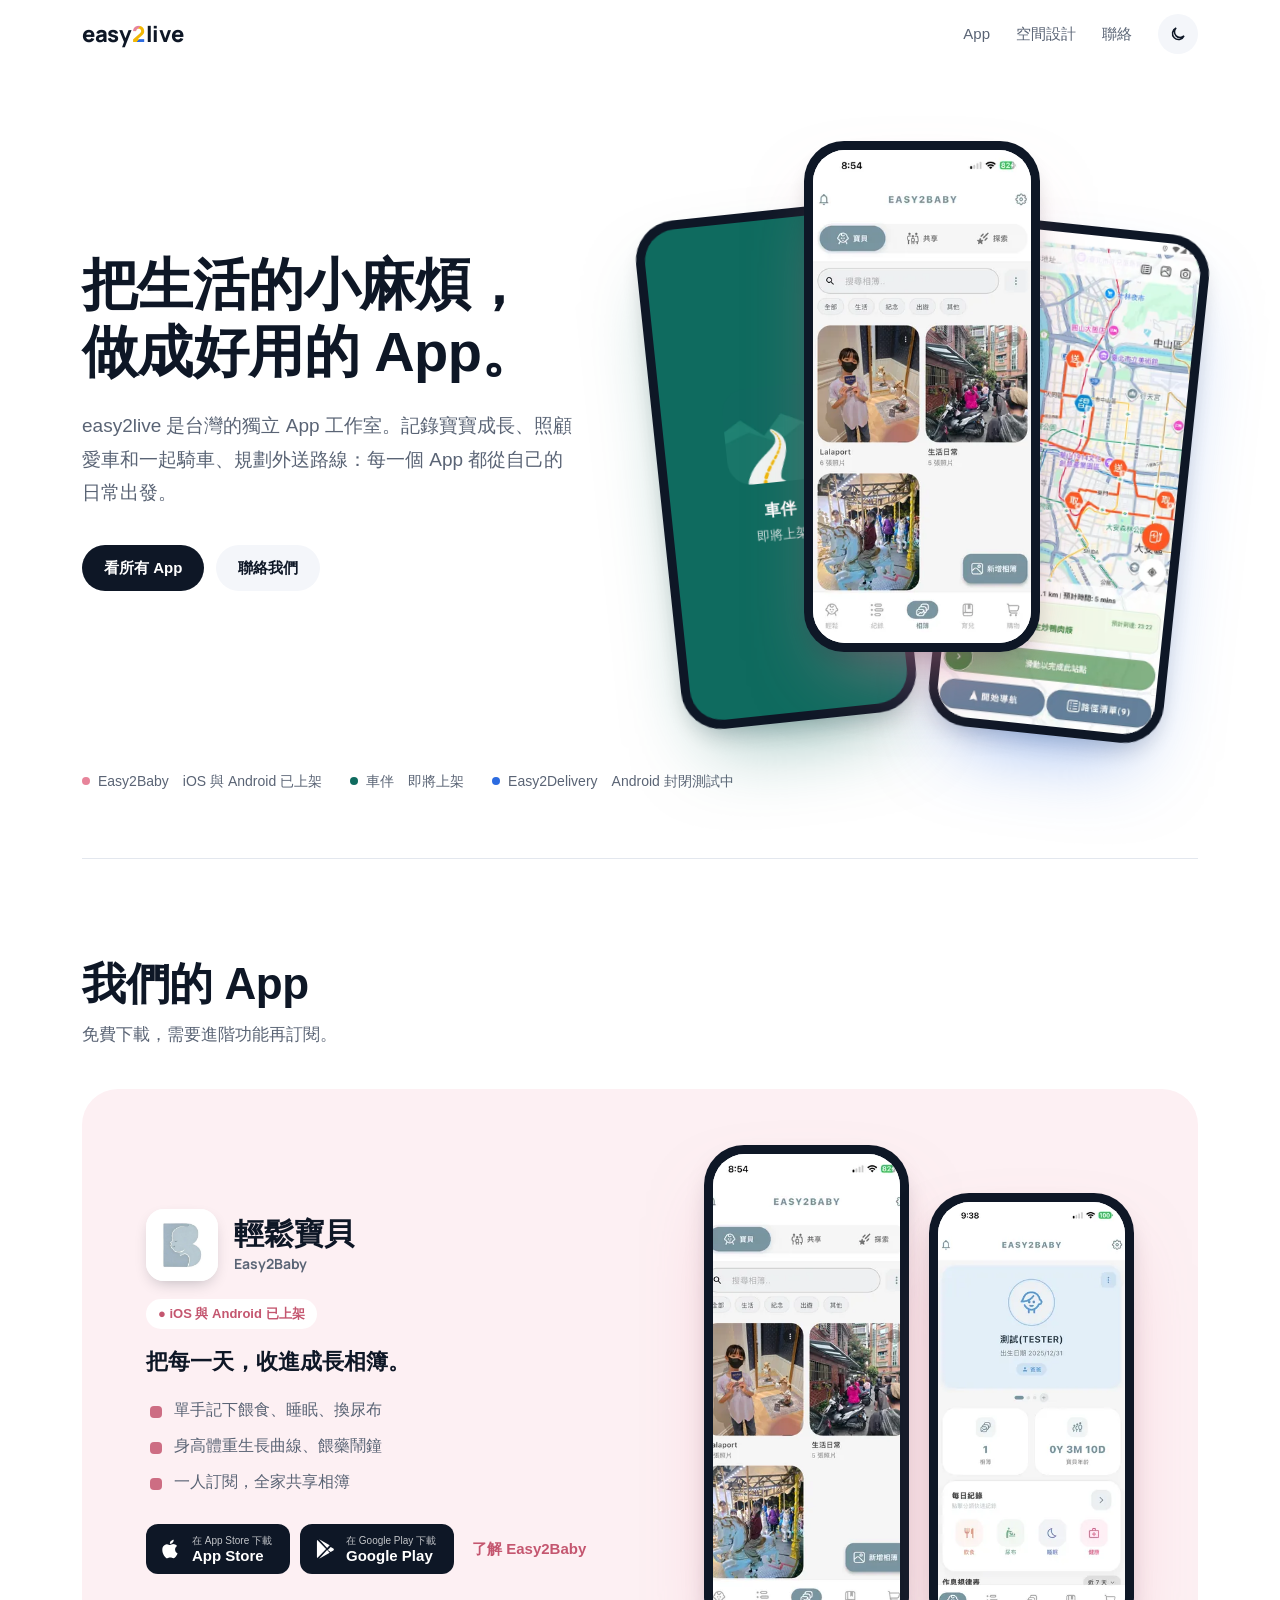
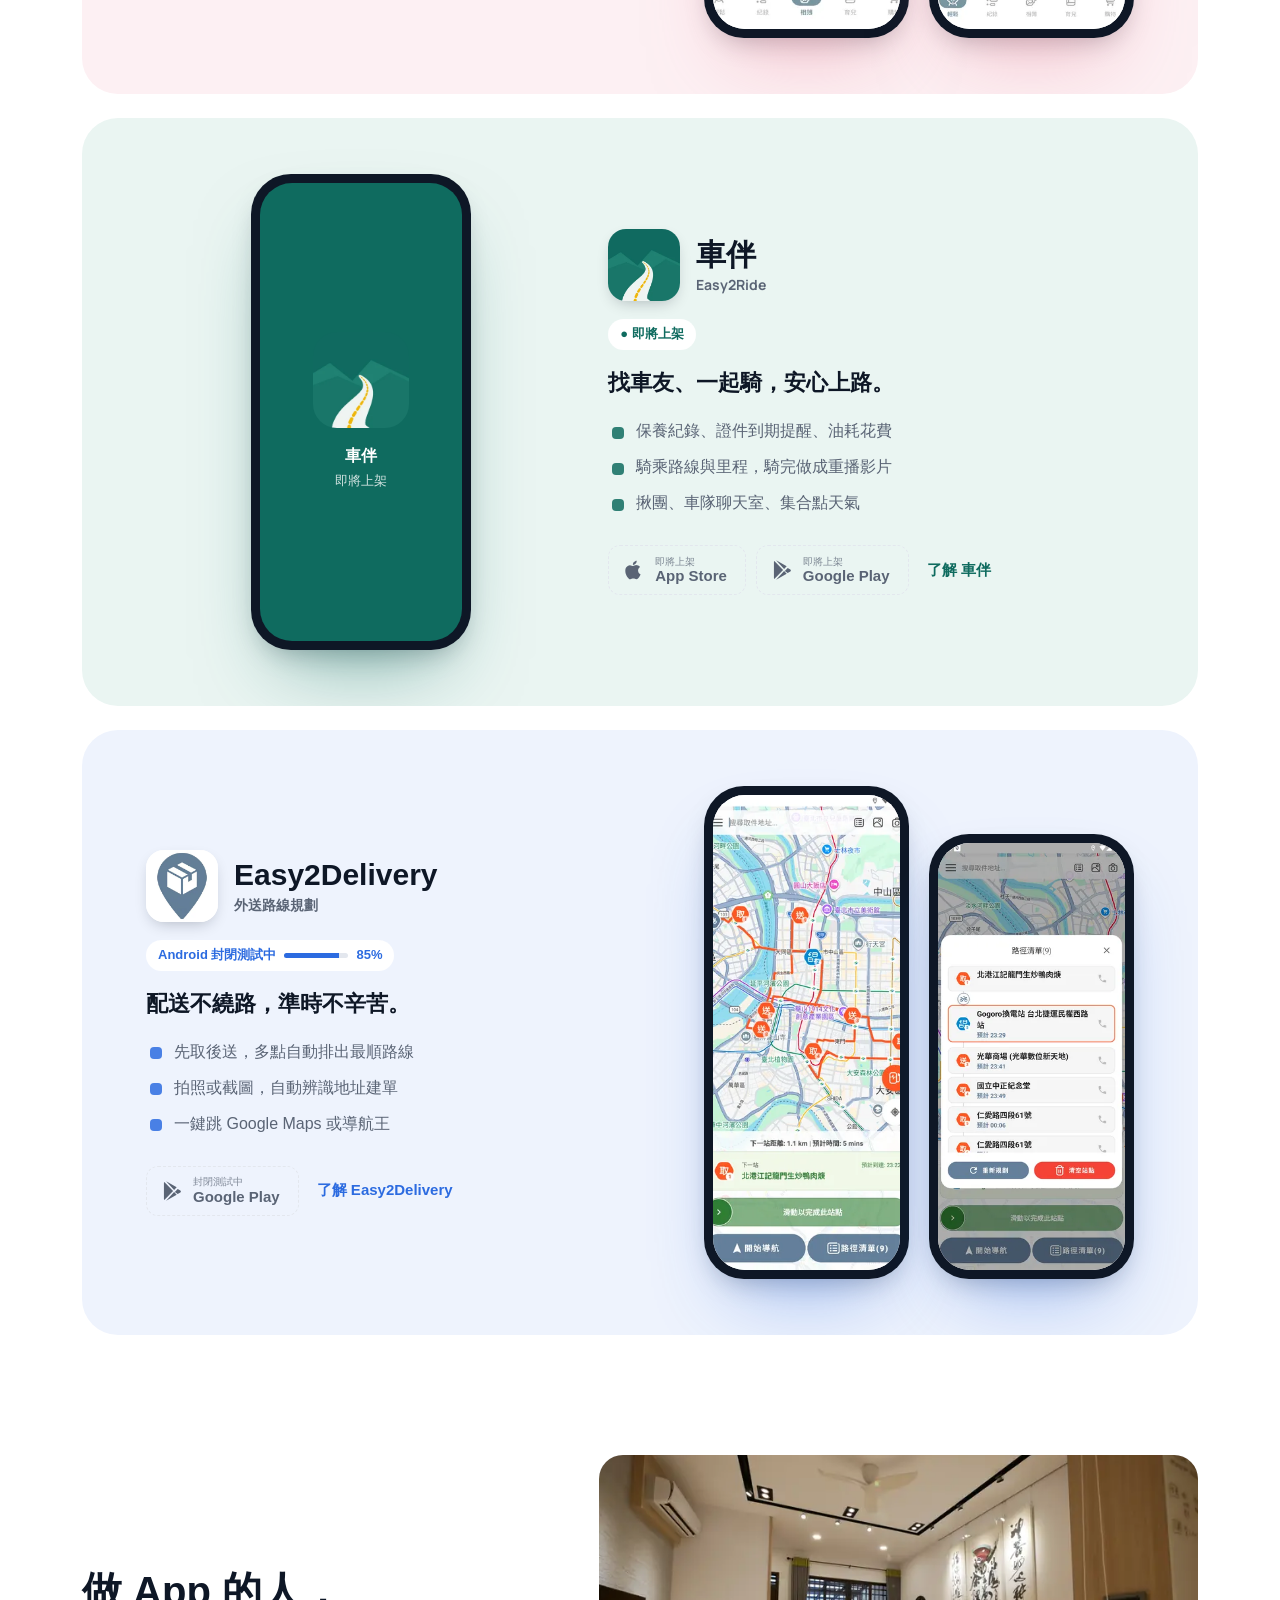
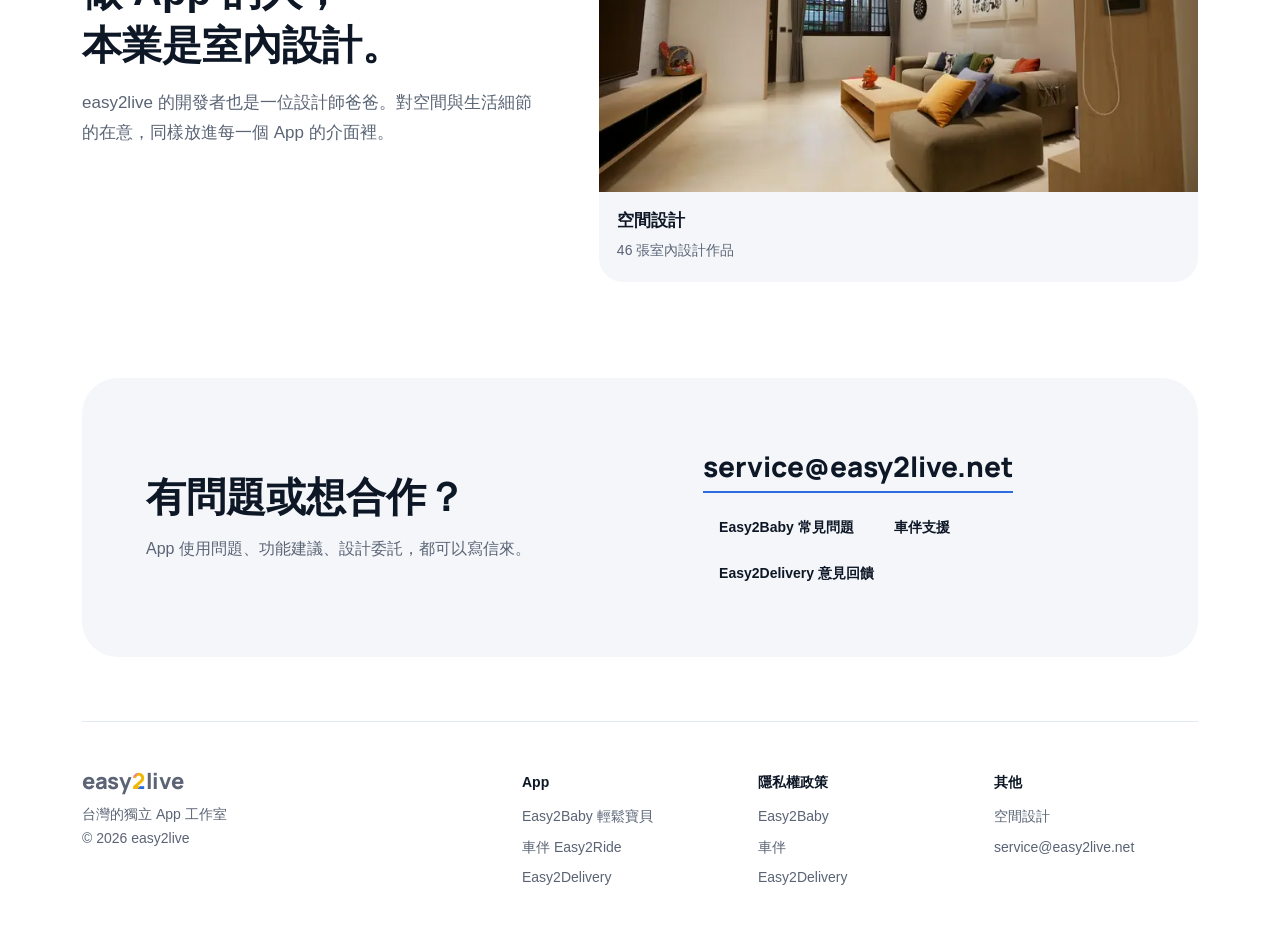
==== commit 1816018b: "拿掉影像紀錄頁；中文改用系統字型避免 Windows 鋸齒 - 移除 /photography/ 與照片，首頁、選單、頁尾不再連過去 - 中文字型改用各系統內建（蘋方、微軟正黑體、思源黑體），不再載入" ====
--- a/index.html
+++ b/index.html
@@ -4,12 +4,12 @@
 <meta charset="utf-8">
 <meta name="viewport" content="width=device-width,initial-scale=1">
 <title>easy2live｜把生活的小麻煩，做成好用的 App</title>
-<meta name="description" content="easy2live 是台灣的獨立 App 工作室：Easy2Baby 輕鬆寶貝、車伴 Easy2Ride、Easy2Delivery，以及空間設計與影像作品。">
+<meta name="description" content="easy2live 是台灣的獨立 App 工作室：Easy2Baby 輕鬆寶貝、車伴 Easy2Ride、Easy2Delivery，以及空間設計作品。">
 <link rel="canonical" href="https://easy2live.net/">
 <meta property="og:type" content="website">
 <meta property="og:site_name" content="easy2live">
 <meta property="og:title" content="easy2live｜把生活的小麻煩，做成好用的 App">
-<meta property="og:description" content="easy2live 是台灣的獨立 App 工作室：Easy2Baby 輕鬆寶貝、車伴 Easy2Ride、Easy2Delivery，以及空間設計與影像作品。">
+<meta property="og:description" content="easy2live 是台灣的獨立 App 工作室：Easy2Baby 輕鬆寶貝、車伴 Easy2Ride、Easy2Delivery，以及空間設計作品。">
 <meta property="og:url" content="https://easy2live.net/">
 <meta property="og:image" content="https://easy2live.net/assets/img/og.png">
 <meta property="og:locale" content="zh_TW">
@@ -22,8 +22,8 @@
 <script>try{var t=localStorage.getItem('theme');if(t)document.documentElement.dataset.theme=t}catch(e){}</script>
 <link rel="preconnect" href="https://fonts.googleapis.com">
 <link rel="preconnect" href="https://fonts.gstatic.com" crossorigin>
-<link rel="stylesheet" href="https://fonts.googleapis.com/css2?family=Manrope:wght@700;800&family=Noto+Sans+TC:wght@400;700;900&display=swap">
-<link rel="stylesheet" href="/assets/css/site.css?v=cf62eb23">
+<link rel="stylesheet" href="https://fonts.googleapis.com/css2?family=Manrope:wght@700;800&display=swap">
+<link rel="stylesheet" href="/assets/css/site.css?v=737c8f67">
 <script type="application/ld+json">{"@context": "https://schema.org", "@type": "Organization", "name": "easy2live", "url": "https://easy2live.net", "logo": "https://easy2live.net/apple-touch-icon.png", "email": "service@easy2live.net"}</script>
 </head>
 <body>
@@ -37,14 +37,13 @@
   <nav aria-label="主選單">
     <a class="hide-sm" href="/#apps">App</a>
     <a class="hide-sm" href="/design/">空間設計</a>
-    <a class="hide-sm" href="/photography/">影像紀錄</a>
     <a class="hide-sm" href="/#contact">聯絡</a>
     <button class="icon-btn" type="button" data-theme-toggle aria-label="切換深色或淺色模式">
 <svg class="theme-light" viewBox="0 0 24 24" fill="none" stroke="currentColor" stroke-width="2" stroke-linecap="round"><path d="M20 14.5A8 8 0 1 1 9.5 4a6.5 6.5 0 0 0 10.5 10.5z"/></svg>
 <svg class="theme-dark" viewBox="0 0 24 24" fill="none" stroke="currentColor" stroke-width="2" stroke-linecap="round"><circle cx="12" cy="12" r="4"/><path d="M12 2v2M12 20v2M2 12h2M20 12h2M4.9 4.9l1.4 1.4M17.7 17.7l1.4 1.4M4.9 19.1l1.4-1.4M17.7 6.3l1.4-1.4"/></svg>
 </button>
     <details class="menu"><summary class="icon-btn" aria-label="開啟選單"><svg viewBox="0 0 24 24" fill="none" stroke="currentColor" stroke-width="2" stroke-linecap="round"><path d="M4 7h16M4 12h16M4 17h16"/></svg></summary>
-      <div class="panel"><a href="/easy2baby/">輕鬆寶貝</a><a href="/easy2ride/">車伴</a><a href="/easy2delivery/">Easy2Delivery</a><a href="/design/">空間設計</a><a href="/photography/">影像紀錄</a><a href="/#contact">聯絡</a></div>
+      <div class="panel"><a href="/easy2baby/">輕鬆寶貝</a><a href="/easy2ride/">車伴</a><a href="/easy2delivery/">Easy2Delivery</a><a href="/design/">空間設計</a><a href="/#contact">聯絡</a></div>
     </details>
   </nav>
 </div></header>
@@ -95,9 +94,8 @@
       <h2>做 App 的人，<br>本業是室內設計。</h2>
       <p>easy2live 的開發者也是一位設計師爸爸。對空間與生活細節的在意，同樣放進每一個 App 的介面裡。</p>
     </div>
-    <div class="works">
-      <a class="work" href="/design/"><img src="/assets/img/design/14-s.webp" alt="室內設計作品" width="720" height="540" loading="lazy"><div><b>空間設計</b><span>46 張室內設計作品</span></div></a>
-      <a class="work" href="/photography/"><img src="/assets/img/photo/08-s.webp" alt="影像紀錄" width="720" height="540" loading="lazy"><div><b>影像紀錄</b><span>生活裡的光影與片刻</span></div></a>
+    <div class="works one">
+      <a class="work" href="/design/"><img src="/assets/img/design/14-s.webp" alt="室內設計作品" width="720" height="405" loading="lazy"><div><b>空間設計</b><span>46 張室內設計作品</span></div></a>
     </div>
   </section>
 
@@ -114,8 +112,8 @@
   <div><a class="logo" href="/">easy<span class="two">2</span>live</a><p>台灣的獨立 App 工作室<br>© 2026 easy2live</p></div>
   <div><h2>App</h2><a href="/easy2baby/">Easy2Baby 輕鬆寶貝</a><a href="/easy2ride/">車伴 Easy2Ride</a><a href="/easy2delivery/">Easy2Delivery</a></div>
   <div><h2>隱私權政策</h2><a href="https://rigatw.github.io/easy2baby-legal/">Easy2Baby</a><a href="https://easy2ride.web.app/privacy">車伴</a><a href="/easy2delivery/privacy.html">Easy2Delivery</a></div>
-  <div><h2>其他</h2><a href="/design/">空間設計</a><a href="/photography/">影像紀錄</a><a href="mailto:service@easy2live.net">service@easy2live.net</a></div>
+  <div><h2>其他</h2><a href="/design/">空間設計</a><a href="mailto:service@easy2live.net">service@easy2live.net</a></div>
 </footer></div>
-<script src="/assets/js/site.js?v=3f8623be" defer></script>
+<script src="/assets/js/site.js?v=b62c3b26" defer></script>
 </body>
 </html>
--- a/assets/css/site.css
+++ b/assets/css/site.css
@@ -4,8 +4,9 @@
   --baby:#E7849A; --baby-ink:#C4566F; --baby-bg:#FDF0F3;
   --ride:#0F6B5F; --ride-ink:#0F6B5F; --ride-y:#F2B705; --ride-bg:#EAF5F2;
   --deli:#2C6BE0; --deli-ink:#2C6BE0; --deli-bg:#EEF3FD;
-  --latin:"Manrope","Noto Sans TC",sans-serif;
-  --sans:"Noto Sans TC",-apple-system,"PingFang TC","Microsoft JhengHei",sans-serif;
+  /* 中文用各系統內建字型（有螢幕微調，Windows 上不會鋸齒，也不用下載大字型檔） */
+  --sans:-apple-system,BlinkMacSystemFont,"Segoe UI","PingFang TC","Microsoft JhengHei","Noto Sans TC","Noto Sans CJK TC",sans-serif;
+  --latin:"Manrope",var(--sans);
   color-scheme:light;
 }
 @media (prefers-color-scheme:dark){:root:not([data-theme="light"]){
@@ -84,7 +85,7 @@
 
 /* 首頁 Hero */
 .hero{display:grid;grid-template-columns:minmax(0,1fr) minmax(0,1.05fr);gap:40px;align-items:center;padding:72px 0 40px}
-.hero h1{font-weight:900;font-size:clamp(34px,4.4vw,56px);line-height:1.2;letter-spacing:-.01em;margin:0 0 24px}
+.hero h1{font-weight:700;font-size:clamp(34px,4.4vw,56px);line-height:1.2;letter-spacing:-.01em;margin:0 0 24px}
 .hero p{font-size:19px;color:var(--sub);margin:0 0 36px;max-width:26em}
 .cta{display:flex;gap:12px;flex-wrap:wrap}
 .stage{position:relative;height:560px}
@@ -103,7 +104,7 @@
 
 /* 區塊標題 */
 .sec-title{padding:96px 0 40px}
-.sec-title h2{font-weight:900;font-size:clamp(28px,3.6vw,44px);margin:0 0 8px;letter-spacing:-.01em;line-height:1.3}
+.sec-title h2{font-weight:700;font-size:clamp(28px,3.6vw,44px);margin:0 0 8px;letter-spacing:-.01em;line-height:1.3}
 .sec-title p{margin:0;color:var(--sub);font-size:17px}
 @media (max-width:640px){.sec-title{padding:72px 0 28px}}
 
@@ -114,7 +115,7 @@
 .app-head{display:flex;gap:16px;align-items:center;margin-bottom:18px}
 .app-ic{width:72px;height:72px;border-radius:18px;overflow:hidden;box-shadow:0 6px 16px -6px rgba(14,23,38,.3);flex:none;background:#fff}
 .app-ic img{width:100%;height:100%;object-fit:cover}
-.app-head h3{margin:0;font-size:30px;font-weight:900;line-height:1.2}
+.app-head h3{margin:0;font-size:30px;font-weight:700;line-height:1.2}
 .app-head small{display:block;font-family:var(--latin);font-weight:700;font-size:14px;color:var(--sub);margin-top:4px}
 .product .tag{font-size:22px;font-weight:700;margin:16px 0 18px;line-height:1.5}
 .ticks{list-style:none;padding:0;margin:0 0 28px;display:grid;gap:8px}
@@ -132,7 +133,7 @@
 
 /* 關於與作品入口 */
 .about{display:grid;grid-template-columns:minmax(0,1fr) minmax(0,1.3fr);gap:56px;align-items:center;padding:96px 0}
-.about h2{font-weight:900;font-size:clamp(28px,3.2vw,40px);margin:0 0 16px;line-height:1.35}
+.about h2{font-weight:700;font-size:clamp(28px,3.2vw,40px);margin:0 0 16px;line-height:1.35}
 .about p{color:var(--sub);margin:0 0 24px;font-size:17px}
 .works{display:grid;grid-template-columns:repeat(2,minmax(0,1fr));gap:16px}
 .work{border-radius:24px;overflow:hidden;background:var(--soft);display:block}
@@ -141,12 +142,14 @@
 .work div{padding:14px 18px 18px}
 .work b{display:block;font-size:17px}
 .work span{color:var(--sub);font-size:14px}
+.works.one{grid-template-columns:1fr}
+.works.one img{aspect-ratio:16/9}
 @media (max-width:900px){.about{grid-template-columns:1fr;gap:28px;padding:72px 0}}
 @media (max-width:480px){.works{grid-template-columns:1fr}}
 
 /* 聯絡 */
 .contact{background:var(--soft);border-radius:36px;padding:64px;display:grid;grid-template-columns:minmax(0,1.2fr) minmax(0,1fr);gap:40px;align-items:center;margin-bottom:64px}
-.contact h2{font-weight:900;font-size:clamp(28px,3.2vw,40px);margin:0 0 12px;line-height:1.3}
+.contact h2{font-weight:700;font-size:clamp(28px,3.2vw,40px);margin:0 0 12px;line-height:1.3}
 .contact p{color:var(--sub);margin:0}
 .mail{font-family:var(--latin);font-weight:800;font-size:clamp(20px,2.4vw,28px);display:inline-block;margin-bottom:16px;border-bottom:2px solid var(--deli);word-break:break-all}
 .chips{display:flex;gap:8px;flex-wrap:wrap}
@@ -165,7 +168,7 @@
 .ap-hero .wrap{display:grid;grid-template-columns:minmax(0,1.1fr) minmax(0,.9fr);gap:40px;align-items:center;padding-top:56px}
 .ap-hero .info{padding-bottom:80px}
 .ap-hero .big-ic{width:96px;height:96px;border-radius:24px;overflow:hidden;box-shadow:0 10px 24px -10px var(--pglow);margin-bottom:24px;background:#fff}
-.ap-hero h1{font-weight:900;font-size:clamp(42px,6vw,72px);margin:0;line-height:1.1}
+.ap-hero h1{font-weight:700;font-size:clamp(42px,6vw,72px);margin:0;line-height:1.1}
 .ap-hero h1 small{display:block;font-family:var(--latin);font-size:18px;font-weight:700;color:var(--sub);margin-top:10px}
 .ap-hero .status{margin-top:18px}
 .ap-hero .lead{font-size:22px;font-weight:700;margin:16px 0 10px}
@@ -187,7 +190,7 @@
 .screens figure{margin:0;flex:none;scroll-snap-align:start}
 .screens figcaption{text-align:center;font-size:14px;color:var(--sub);margin-top:14px}
 .plan{background:var(--pbg);border-radius:32px;padding:48px;display:grid;grid-template-columns:minmax(0,1.2fr) minmax(0,1fr);gap:40px;align-items:center}
-.plan h2{margin:0 0 12px;font-size:clamp(26px,3vw,36px);font-weight:900;line-height:1.3}
+.plan h2{margin:0 0 12px;font-size:clamp(26px,3vw,36px);font-weight:700;line-height:1.3}
 .plan p{margin:0;color:var(--sub)}
 .plan .ticks{margin:0}
 .plan .ticks li{color:var(--ink)}
@@ -215,7 +218,7 @@
 .doc{max-width:760px;margin:0 auto;padding:56px 0 80px}
 .doc .crumb{font-size:14px;color:var(--sub);margin-bottom:12px}
 .doc .crumb a:hover{color:var(--ink)}
-.doc h1{font-size:clamp(30px,4vw,44px);font-weight:900;margin:0 0 8px;line-height:1.25}
+.doc h1{font-size:clamp(30px,4vw,44px);font-weight:700;margin:0 0 8px;line-height:1.25}
 .doc h2{font-size:21px;margin:40px 0 8px}
 .doc p,.doc li{color:var(--sub)}
 .doc li{margin-bottom:10px}
@@ -226,7 +229,7 @@
 
 /* 作品集 */
 .gallery-head{padding:56px 0 32px}
-.gallery-head h1{font-size:clamp(34px,5vw,56px);font-weight:900;margin:0 0 8px;line-height:1.2}
+.gallery-head h1{font-size:clamp(34px,5vw,56px);font-weight:700;margin:0 0 8px;line-height:1.2}
 .gallery-head p{color:var(--sub);margin:0;font-size:17px}
 .gallery{columns:3 280px;column-gap:16px;padding-bottom:72px}
 .gallery button{display:block;width:100%;margin:0 0 16px;padding:0;border:0;background:var(--soft);border-radius:18px;overflow:hidden;cursor:zoom-in;break-inside:avoid;position:relative}
@@ -243,5 +246,5 @@
 @media (max-width:640px){.lightbox[open]{grid-template-columns:44px 1fr 44px}.lightbox button{width:40px;height:40px}}
 
 .notfound{text-align:center;padding:120px 0}
-.notfound h1{font-size:clamp(36px,6vw,64px);font-weight:900;margin:0 0 12px}
+.notfound h1{font-size:clamp(36px,6vw,64px);font-weight:700;margin:0 0 12px}
 .notfound p{color:var(--sub);margin:0 0 32px}
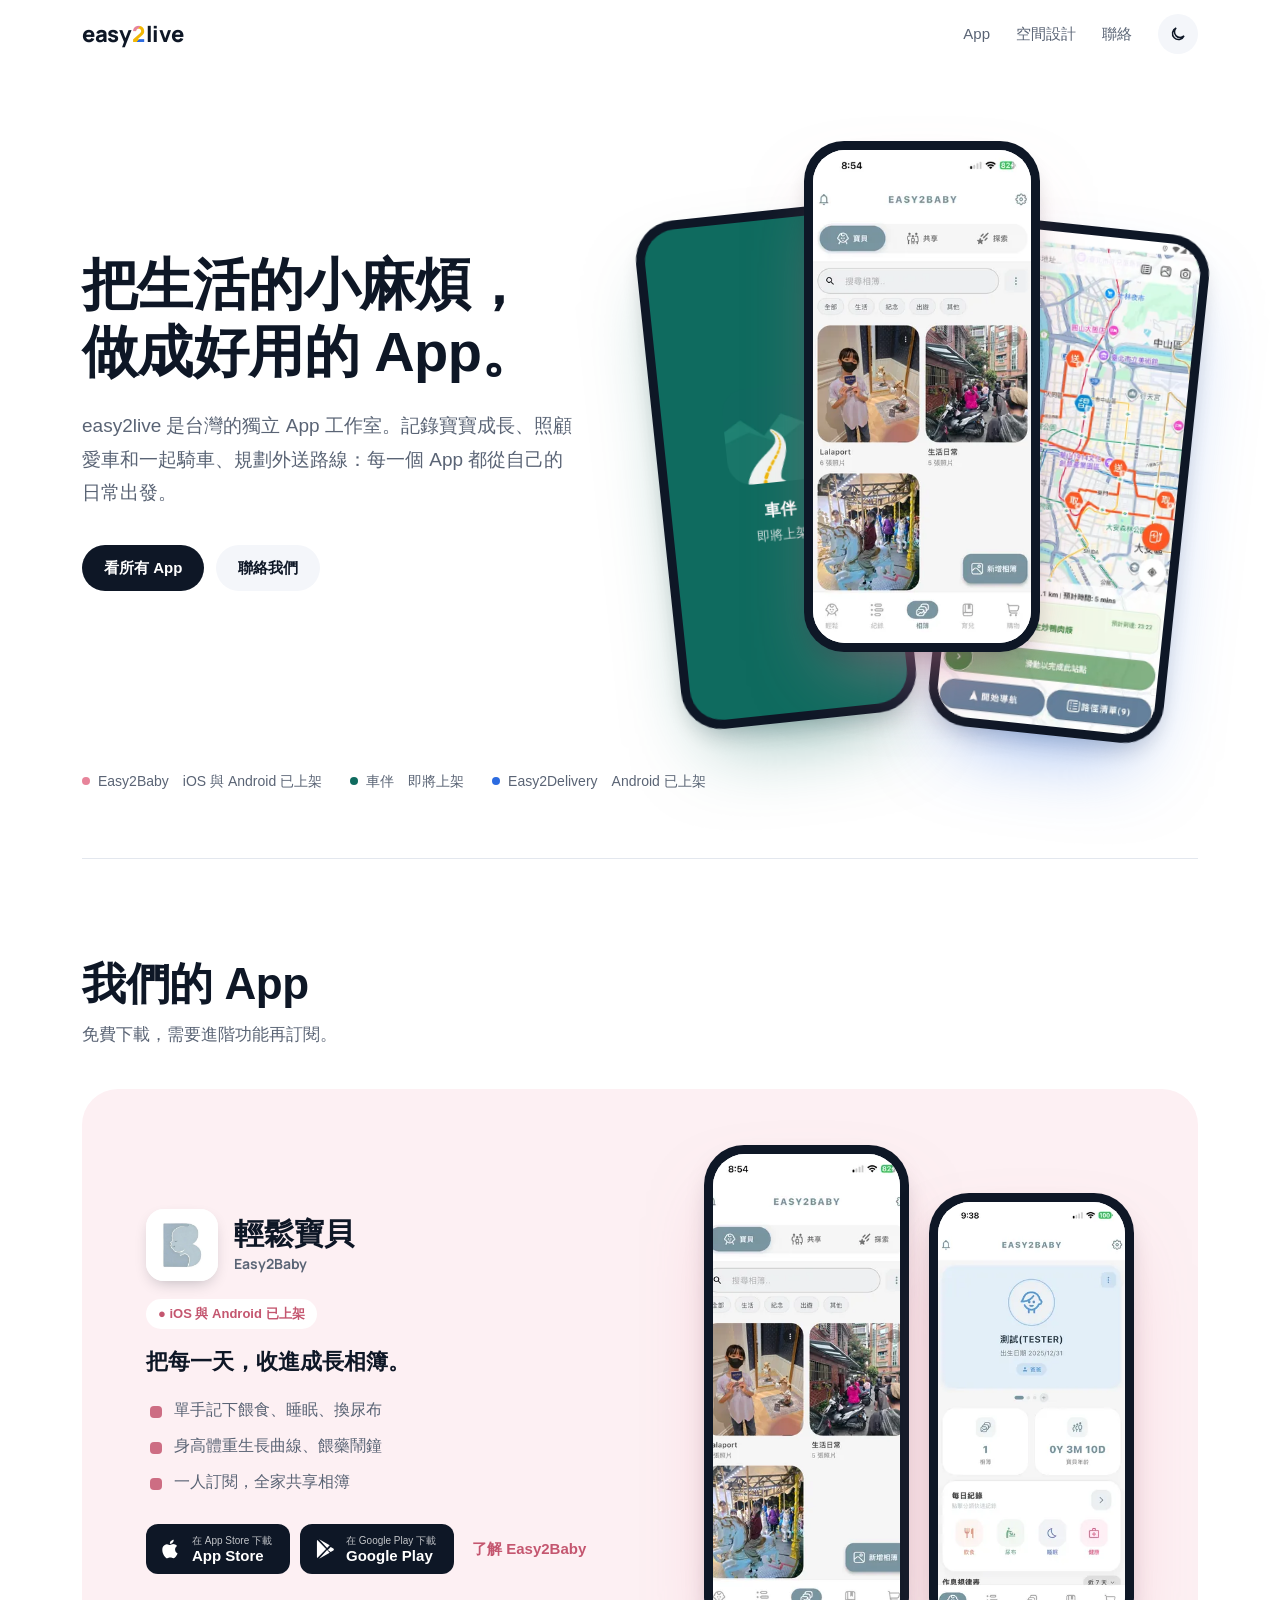
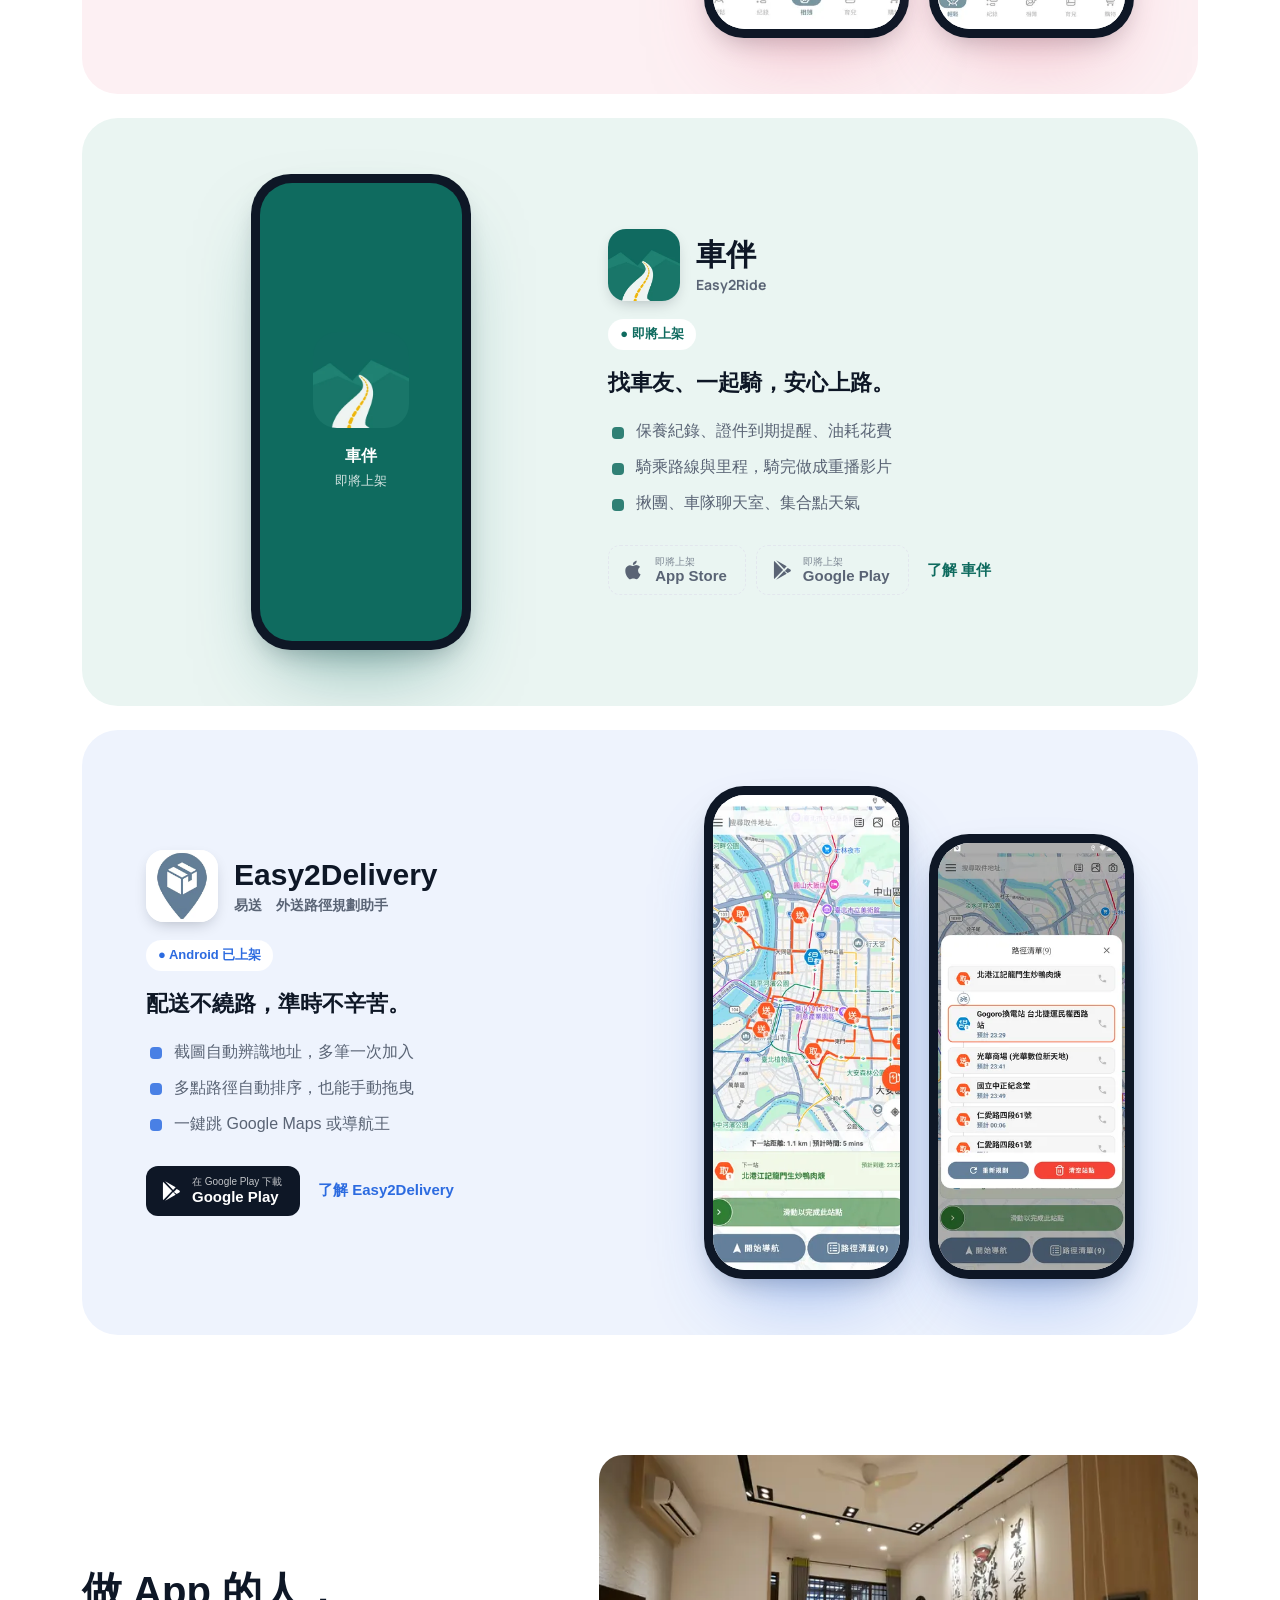
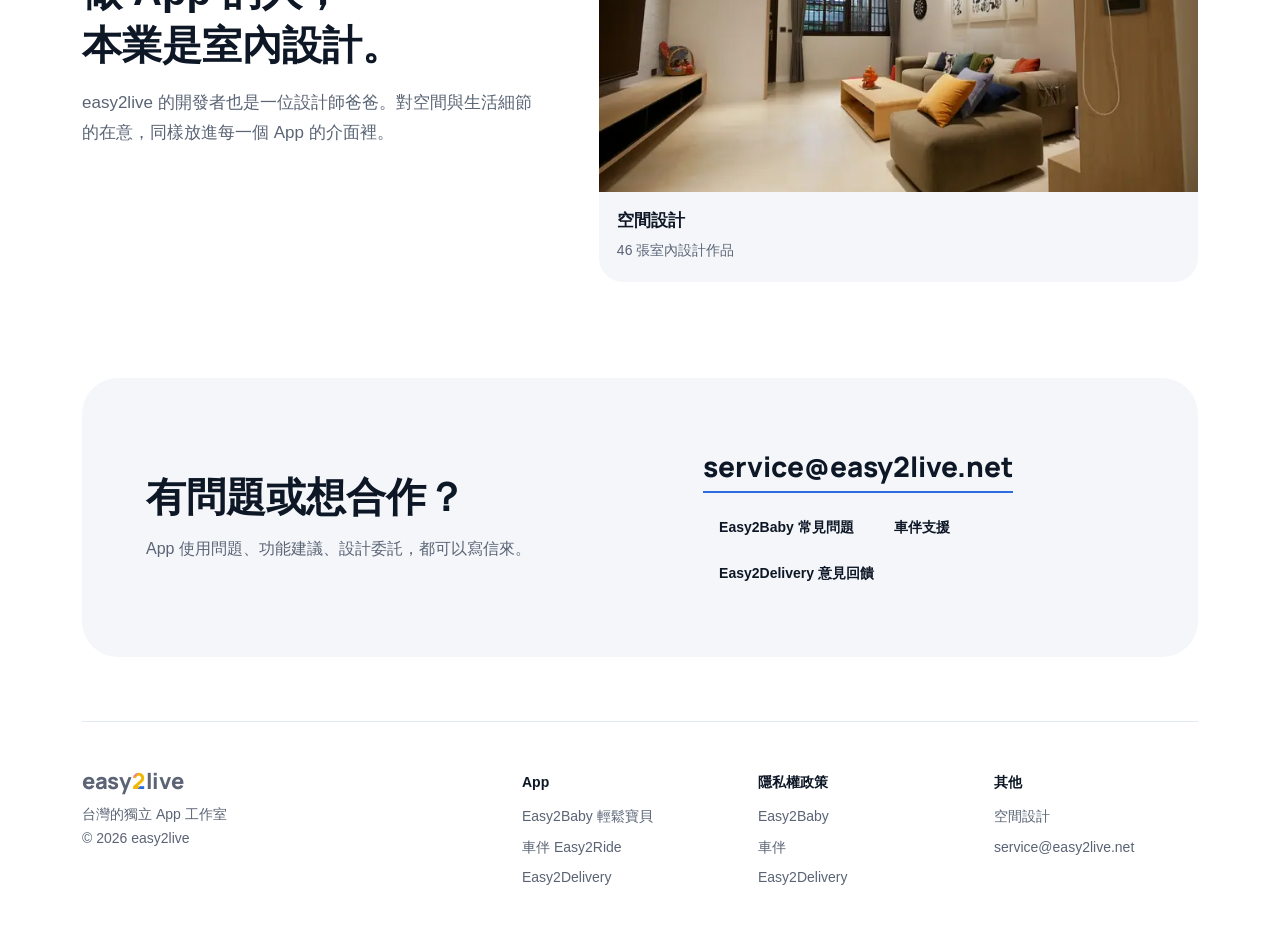
==== commit c87acc82: "Easy2Delivery 已上架：改成 Google Play 正式連結，內容對齊商店介紹 - 狀態從「封閉測試中」改為「Android 已上架」，下載按鈕連到 com.rigataiwan.eas" ====
--- a/index.html
+++ b/index.html
@@ -57,7 +57,7 @@
     </div>
     <div class="stage" aria-hidden="true"><div class="phone placeholder s1"><div class="screen" style="background:var(--ride)"><div><img src="/assets/img/apps/easy2ride-icon.webp" alt="" width="96" height="96" style="margin:0 auto 14px"><div style="font-weight:700">車伴</div><div style="font-size:13px;opacity:.8">即將上架</div></div></div></div><div class="phone s2"><div class="screen"><img src="/assets/img/apps/easy2baby-1.webp" alt="Easy2Baby 畫面" width="360" height="780"></div></div><div class="phone s3"><div class="screen"><img src="/assets/img/apps/easy2delivery-hero.webp" alt="Easy2Delivery 畫面" width="360" height="780"></div></div></div>
   </section>
-  <div class="trust"><a href="/easy2baby/"><i class="dot" style="--c:var(--baby)"></i>Easy2Baby　iOS 與 Android 已上架</a><a href="/easy2ride/"><i class="dot" style="--c:var(--ride)"></i>車伴　即將上架</a><a href="/easy2delivery/"><i class="dot" style="--c:var(--deli)"></i>Easy2Delivery　Android 封閉測試中</a></div>
+  <div class="trust"><a href="/easy2baby/"><i class="dot" style="--c:var(--baby)"></i>Easy2Baby　iOS 與 Android 已上架</a><a href="/easy2ride/"><i class="dot" style="--c:var(--ride)"></i>車伴　即將上架</a><a href="/easy2delivery/"><i class="dot" style="--c:var(--deli)"></i>Easy2Delivery　Android 已上架</a></div>
 
   <div class="sec-title" id="apps"><h2>我們的 App</h2><p>免費下載，需要進階功能再訂閱。</p></div>
   <article class="product t-baby">
@@ -80,11 +80,11 @@
   <div class="shot"><div class="phone placeholder "><div class="screen" style="background:var(--ride)"><div><img src="/assets/img/apps/easy2ride-icon.webp" alt="" width="96" height="96" style="margin:0 auto 14px"><div style="font-weight:700">車伴</div><div style="font-size:13px;opacity:.8">即將上架</div></div></div></div></div>
 </article><article class="product t-deli">
   <div class="info">
-    <div class="app-head"><div class="app-ic"><img src="/assets/img/apps/easy2delivery-icon.webp" alt="" width="72" height="72"></div><h3>Easy2Delivery<small>外送路線規劃</small></h3></div>
-    <span class="status">Android 封閉測試中 <span class="bar"><i style="width:85%"></i></span> 85%</span>
+    <div class="app-head"><div class="app-ic"><img src="/assets/img/apps/easy2delivery-icon.webp" alt="" width="72" height="72"></div><h3>Easy2Delivery<small>易送　外送路徑規劃助手</small></h3></div>
+    <span class="status">● Android 已上架</span>
     <p class="tag">配送不繞路，準時不辛苦。</p>
-    <ul class="ticks"><li>先取後送，多點自動排出最順路線</li><li>拍照或截圖，自動辨識地址建單</li><li>一鍵跳 Google Maps 或導航王</li></ul>
-    <div class="stores"><span class="store soon"><svg aria-hidden="true"><use href="#i-play"/></svg><span><small>封閉測試中</small>Google Play</span></span><a class="more" href="/easy2delivery/">了解 Easy2Delivery</a></div>
+    <ul class="ticks"><li>截圖自動辨識地址，多筆一次加入</li><li>多點路徑自動排序，也能手動拖曳</li><li>一鍵跳 Google Maps 或導航王</li></ul>
+    <div class="stores"><a class="store" href="https://play.google.com/store/apps/details?id=com.rigataiwan.easy2delivery" rel="noopener"><svg aria-hidden="true"><use href="#i-play"/></svg><span><small>在 Google Play 下載</small>Google Play</span></a><a class="more" href="/easy2delivery/">了解 Easy2Delivery</a></div>
   </div>
   <div class="shot"><div class="phone "><div class="screen"><img src="/assets/img/apps/easy2delivery-hero.webp" alt="Easy2Delivery 畫面：路線地圖" width="360" height="780" loading="lazy"></div></div><div class="phone "><div class="screen"><img src="/assets/img/apps/easy2delivery-list.webp" alt="Easy2Delivery 畫面：路徑清單" width="360" height="780" loading="lazy"></div></div></div>
 </article>
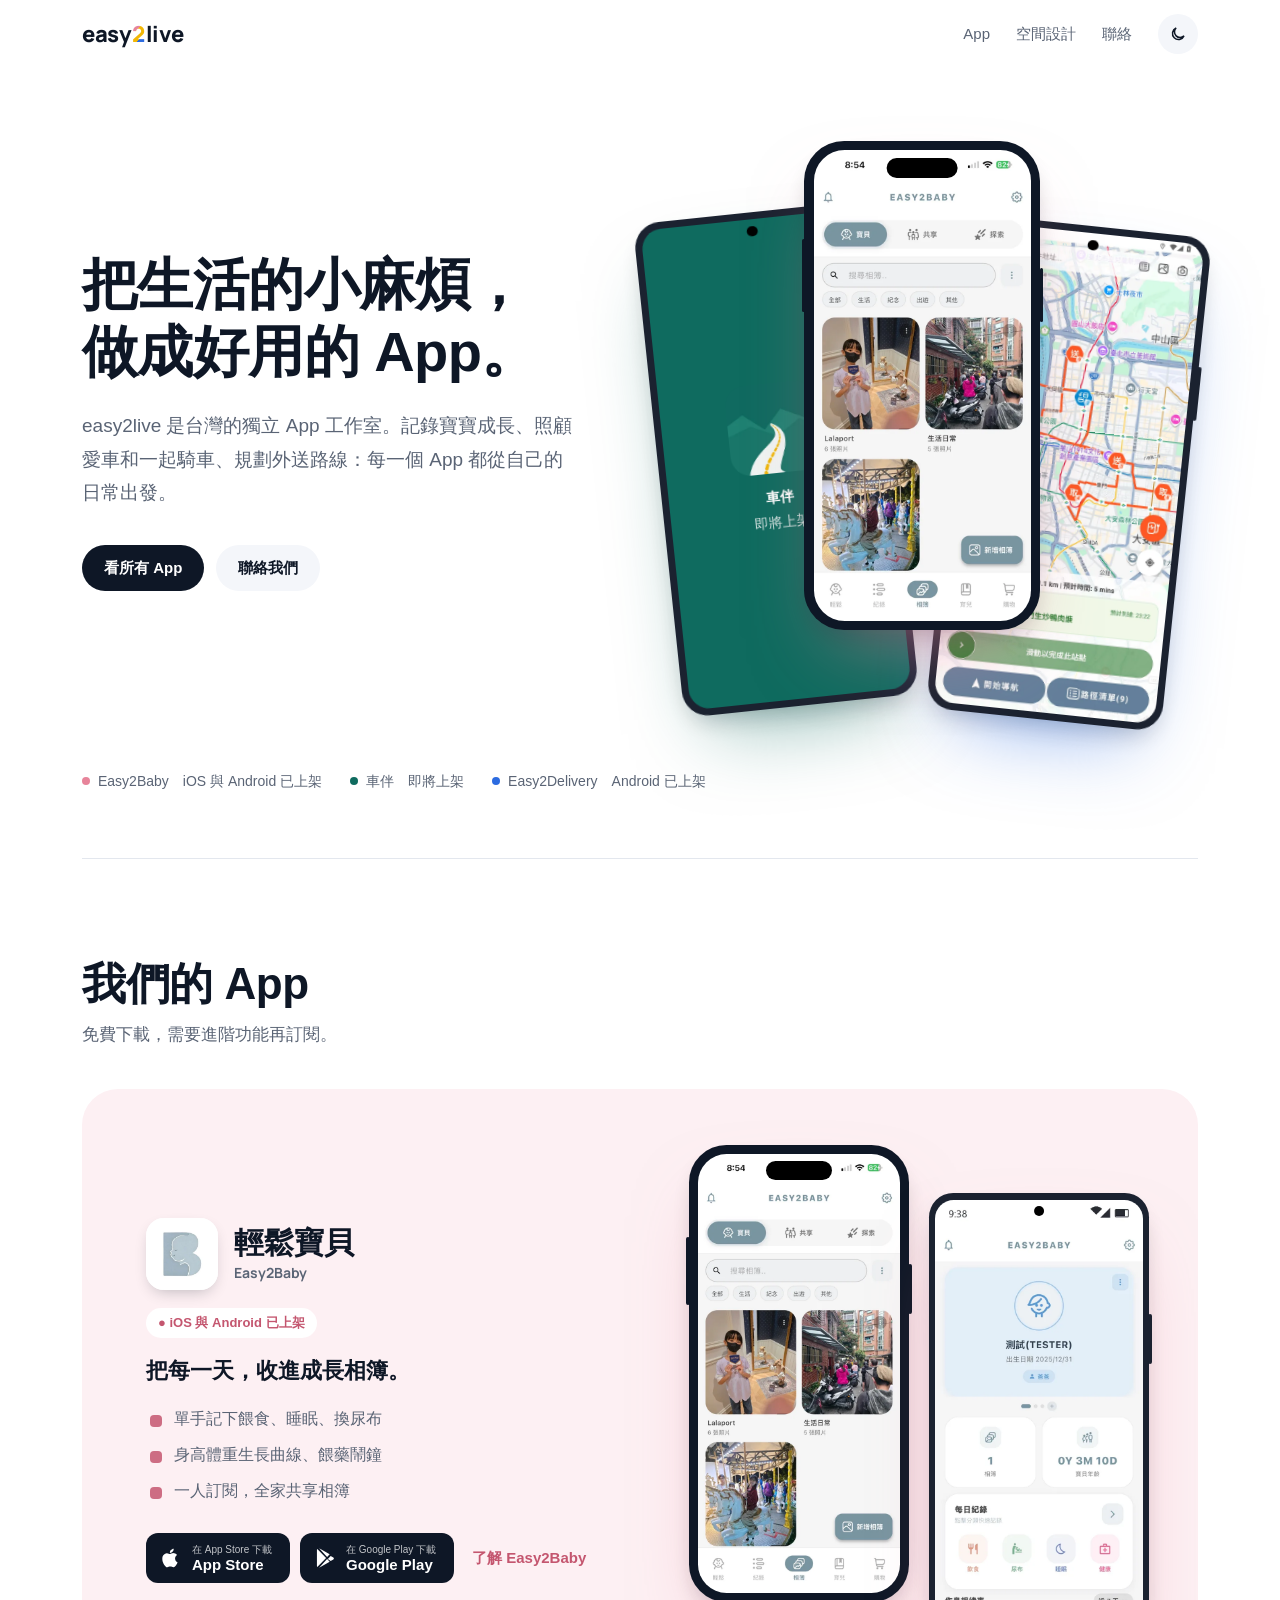
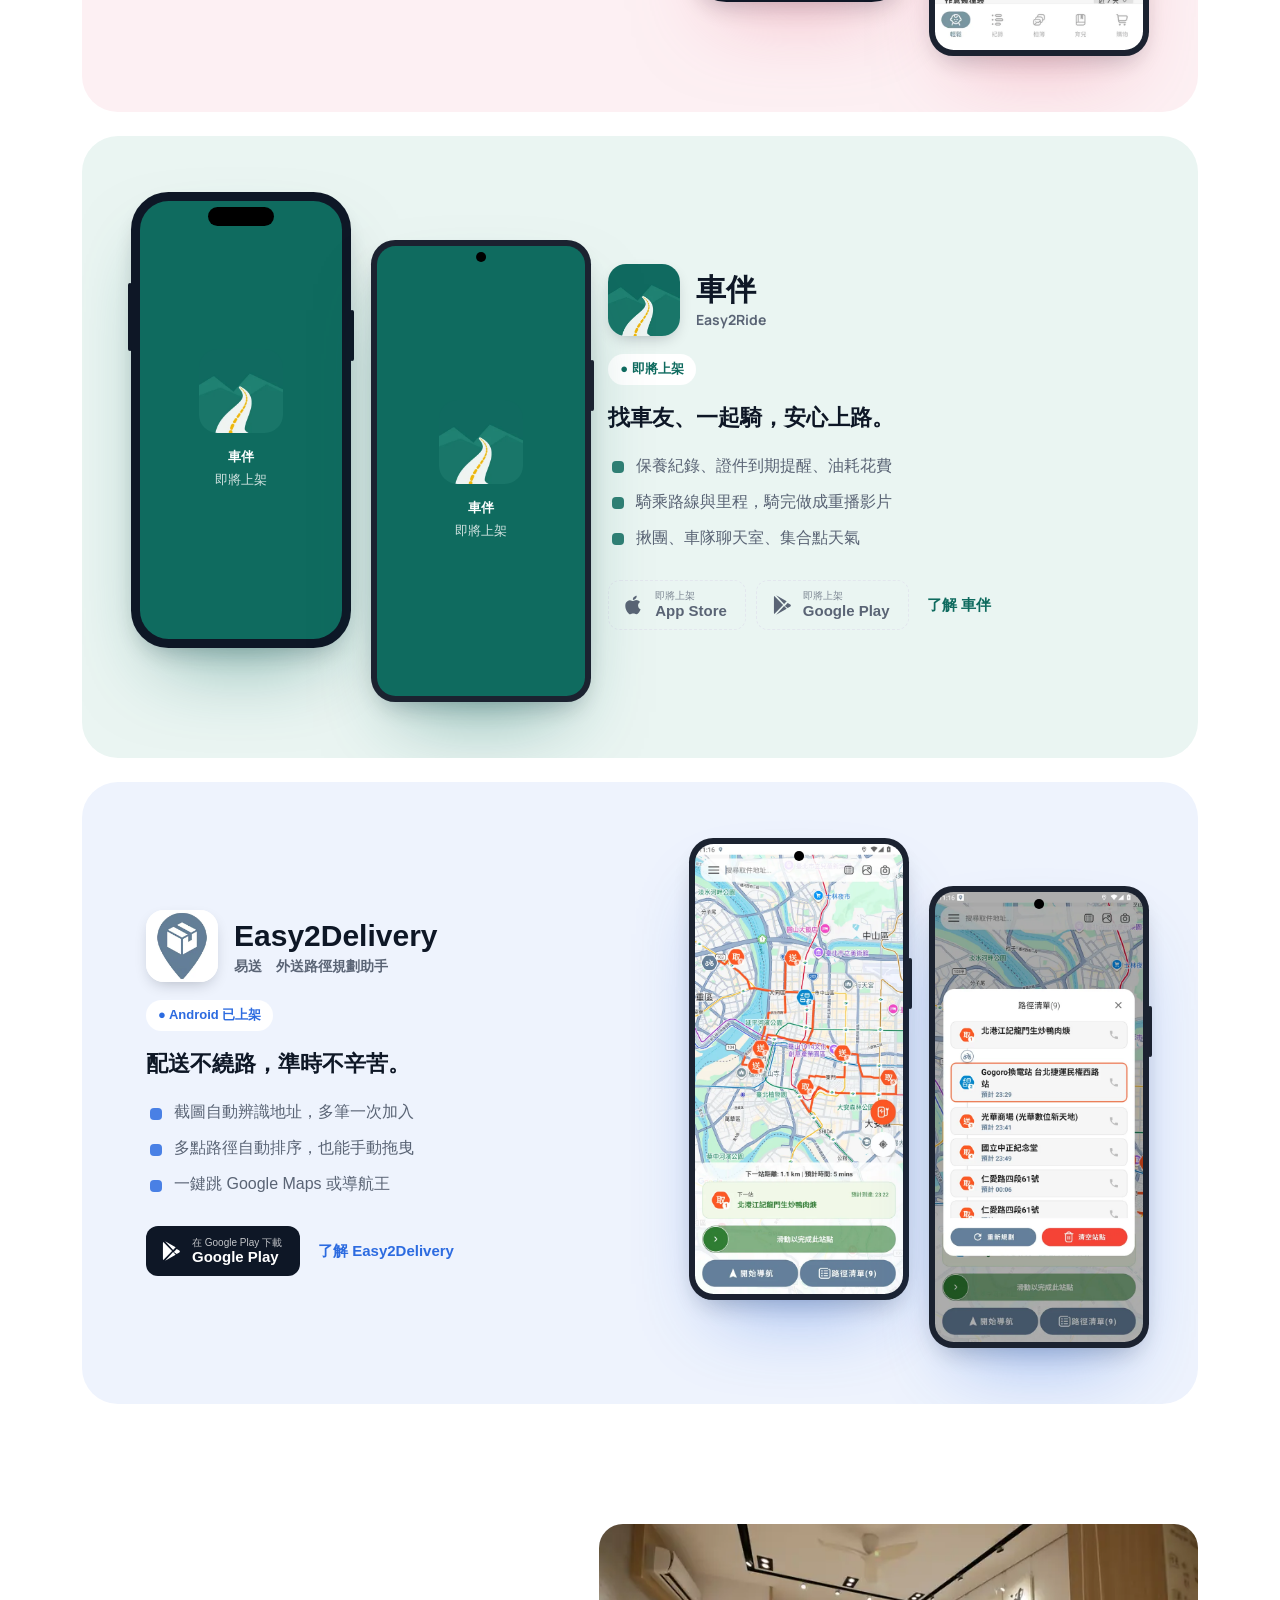
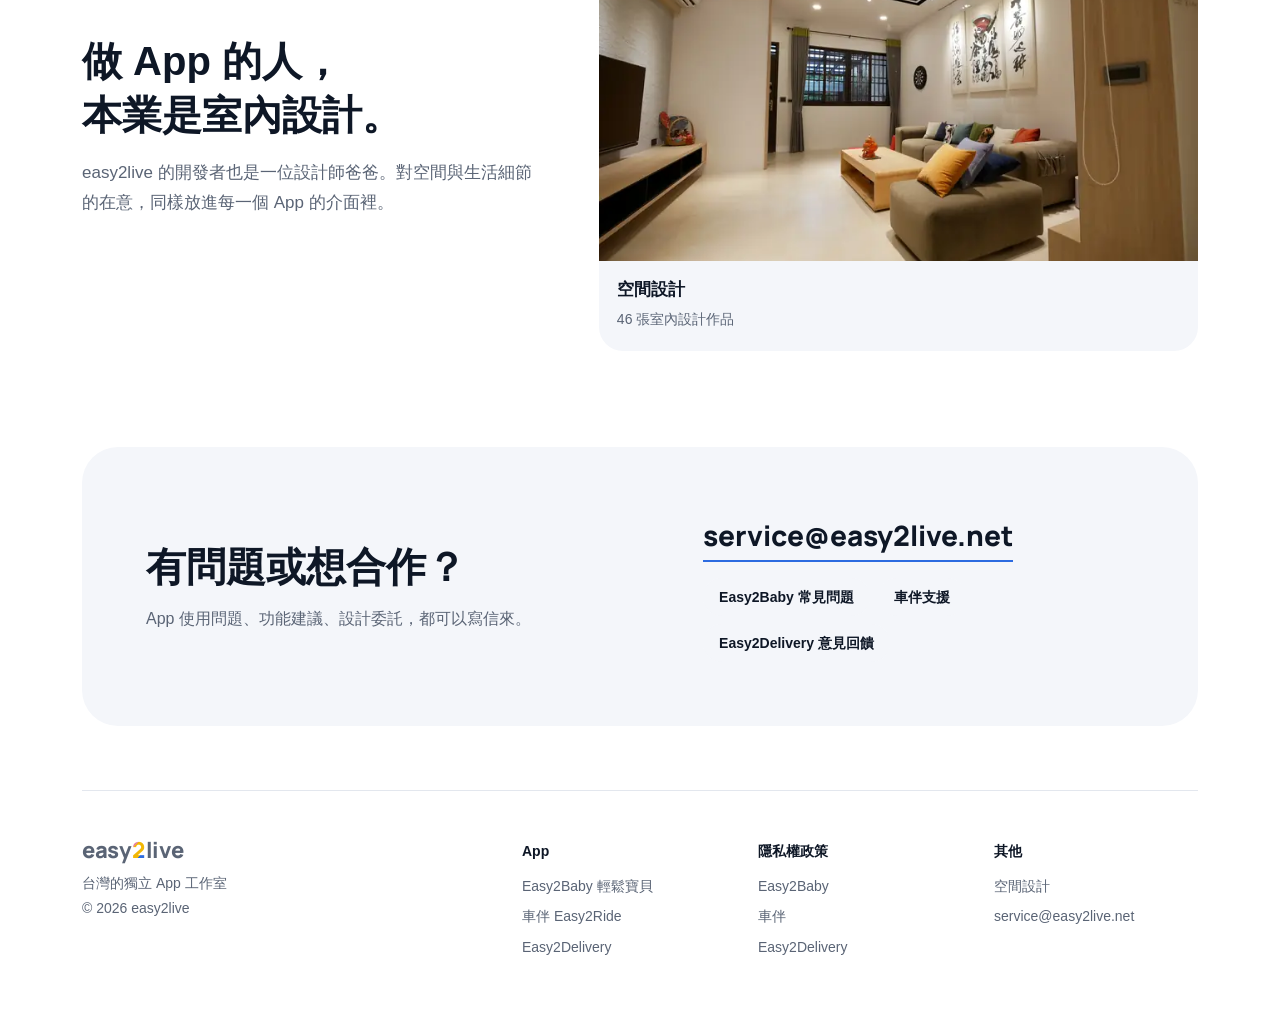
==== commit f97bab13: "手機框不再裁切截圖，分成 iPhone 與 Android 外框 - 螢幕依截圖原比例顯示，左右不再被切掉 - iPhone 外框加動態島、Android 外框加打孔鏡頭；雙平台 App 各放一支，E" ====
--- a/index.html
+++ b/index.html
@@ -23,7 +23,7 @@
 <link rel="preconnect" href="https://fonts.googleapis.com">
 <link rel="preconnect" href="https://fonts.gstatic.com" crossorigin>
 <link rel="stylesheet" href="https://fonts.googleapis.com/css2?family=Manrope:wght@700;800&display=swap">
-<link rel="stylesheet" href="/assets/css/site.css?v=737c8f67">
+<link rel="stylesheet" href="/assets/css/site.css?v=1aa181a2">
 <script type="application/ld+json">{"@context": "https://schema.org", "@type": "Organization", "name": "easy2live", "url": "https://easy2live.net", "logo": "https://easy2live.net/apple-touch-icon.png", "email": "service@easy2live.net"}</script>
 </head>
 <body>
@@ -55,7 +55,7 @@
       <p>easy2live 是台灣的獨立 App 工作室。記錄寶寶成長、照顧愛車和一起騎車、規劃外送路線：每一個 App 都從自己的日常出發。</p>
       <div class="cta"><a class="btn primary" href="#apps">看所有 App</a><a class="btn ghost" href="#contact">聯絡我們</a></div>
     </div>
-    <div class="stage" aria-hidden="true"><div class="phone placeholder s1"><div class="screen" style="background:var(--ride)"><div><img src="/assets/img/apps/easy2ride-icon.webp" alt="" width="96" height="96" style="margin:0 auto 14px"><div style="font-weight:700">車伴</div><div style="font-size:13px;opacity:.8">即將上架</div></div></div></div><div class="phone s2"><div class="screen"><img src="/assets/img/apps/easy2baby-1.webp" alt="Easy2Baby 畫面" width="360" height="780"></div></div><div class="phone s3"><div class="screen"><img src="/assets/img/apps/easy2delivery-hero.webp" alt="Easy2Delivery 畫面" width="360" height="780"></div></div></div>
+    <div class="stage" aria-hidden="true"><div class="phone placeholder android s1"><div class="screen" style="background:var(--ride)"><div><img src="/assets/img/apps/easy2ride-icon.webp" alt="" width="96" height="96"><div style="font-weight:700">車伴</div><div style="opacity:.8">即將上架</div></div></div></div><div class="phone ios s2"><div class="screen"><img src="/assets/img/apps/easy2baby-1.webp" alt="Easy2Baby 畫面" width="600" height="1300"></div></div><div class="phone android s3"><div class="screen"><img src="/assets/img/apps/easy2delivery-hero.webp" alt="Easy2Delivery 畫面" width="600" height="1300"></div></div></div>
   </section>
   <div class="trust"><a href="/easy2baby/"><i class="dot" style="--c:var(--baby)"></i>Easy2Baby　iOS 與 Android 已上架</a><a href="/easy2ride/"><i class="dot" style="--c:var(--ride)"></i>車伴　即將上架</a><a href="/easy2delivery/"><i class="dot" style="--c:var(--deli)"></i>Easy2Delivery　Android 已上架</a></div>
 
@@ -68,7 +68,7 @@
     <ul class="ticks"><li>單手記下餵食、睡眠、換尿布</li><li>身高體重生長曲線、餵藥鬧鐘</li><li>一人訂閱，全家共享相簿</li></ul>
     <div class="stores"><a class="store" href="https://apps.apple.com/tw/app/easy2baby/id6760773878" rel="noopener"><svg aria-hidden="true"><use href="#i-apple"/></svg><span><small>在 App Store 下載</small>App Store</span></a><a class="store" href="https://play.google.com/store/apps/details?id=com.easy2live.easy2baby" rel="noopener"><svg aria-hidden="true"><use href="#i-play"/></svg><span><small>在 Google Play 下載</small>Google Play</span></a><a class="more" href="/easy2baby/">了解 Easy2Baby</a></div>
   </div>
-  <div class="shot"><div class="phone "><div class="screen"><img src="/assets/img/apps/easy2baby-1.webp" alt="輕鬆寶貝 畫面：今日入口：相簿、年齡、飲食尿布睡眠健康" width="360" height="780" loading="lazy"></div></div><div class="phone "><div class="screen"><img src="/assets/img/apps/easy2baby-2.webp" alt="輕鬆寶貝 畫面：家人與寶寶資料" width="360" height="780" loading="lazy"></div></div></div>
+  <div class="shot"><div class="phone ios "><div class="screen"><img src="/assets/img/apps/easy2baby-1.webp" alt="輕鬆寶貝 畫面：今日入口：相簿、年齡、飲食尿布睡眠健康" width="600" height="1300" loading="lazy"></div></div><div class="phone android "><div class="screen"><img src="/assets/img/apps/easy2baby-2-android.webp" alt="輕鬆寶貝 畫面：家人與寶寶資料" width="600" height="1300" loading="lazy"></div></div></div>
 </article><article class="product t-ride flip">
   <div class="info">
     <div class="app-head"><div class="app-ic"><img src="/assets/img/apps/easy2ride-icon.webp" alt="" width="72" height="72"></div><h3>車伴<small>Easy2Ride</small></h3></div>
@@ -77,7 +77,7 @@
     <ul class="ticks"><li>保養紀錄、證件到期提醒、油耗花費</li><li>騎乘路線與里程，騎完做成重播影片</li><li>揪團、車隊聊天室、集合點天氣</li></ul>
     <div class="stores"><span class="store soon"><svg aria-hidden="true"><use href="#i-apple"/></svg><span><small>即將上架</small>App Store</span></span><span class="store soon"><svg aria-hidden="true"><use href="#i-play"/></svg><span><small>即將上架</small>Google Play</span></span><a class="more" href="/easy2ride/">了解 車伴</a></div>
   </div>
-  <div class="shot"><div class="phone placeholder "><div class="screen" style="background:var(--ride)"><div><img src="/assets/img/apps/easy2ride-icon.webp" alt="" width="96" height="96" style="margin:0 auto 14px"><div style="font-weight:700">車伴</div><div style="font-size:13px;opacity:.8">即將上架</div></div></div></div></div>
+  <div class="shot"><div class="phone placeholder ios "><div class="screen" style="background:var(--ride)"><div><img src="/assets/img/apps/easy2ride-icon.webp" alt="" width="96" height="96"><div style="font-weight:700">車伴</div><div style="opacity:.8">即將上架</div></div></div></div><div class="phone placeholder android "><div class="screen" style="background:var(--ride)"><div><img src="/assets/img/apps/easy2ride-icon.webp" alt="" width="96" height="96"><div style="font-weight:700">車伴</div><div style="opacity:.8">即將上架</div></div></div></div></div>
 </article><article class="product t-deli">
   <div class="info">
     <div class="app-head"><div class="app-ic"><img src="/assets/img/apps/easy2delivery-icon.webp" alt="" width="72" height="72"></div><h3>Easy2Delivery<small>易送　外送路徑規劃助手</small></h3></div>
@@ -86,7 +86,7 @@
     <ul class="ticks"><li>截圖自動辨識地址，多筆一次加入</li><li>多點路徑自動排序，也能手動拖曳</li><li>一鍵跳 Google Maps 或導航王</li></ul>
     <div class="stores"><a class="store" href="https://play.google.com/store/apps/details?id=com.rigataiwan.easy2delivery" rel="noopener"><svg aria-hidden="true"><use href="#i-play"/></svg><span><small>在 Google Play 下載</small>Google Play</span></a><a class="more" href="/easy2delivery/">了解 Easy2Delivery</a></div>
   </div>
-  <div class="shot"><div class="phone "><div class="screen"><img src="/assets/img/apps/easy2delivery-hero.webp" alt="Easy2Delivery 畫面：路線地圖" width="360" height="780" loading="lazy"></div></div><div class="phone "><div class="screen"><img src="/assets/img/apps/easy2delivery-list.webp" alt="Easy2Delivery 畫面：路徑清單" width="360" height="780" loading="lazy"></div></div></div>
+  <div class="shot"><div class="phone android "><div class="screen"><img src="/assets/img/apps/easy2delivery-hero.webp" alt="Easy2Delivery 畫面：路線地圖" width="600" height="1300" loading="lazy"></div></div><div class="phone android "><div class="screen"><img src="/assets/img/apps/easy2delivery-list.webp" alt="Easy2Delivery 畫面：路徑清單" width="600" height="1300" loading="lazy"></div></div></div>
 </article>
 
   <section class="about" id="about">
--- a/assets/css/site.css
+++ b/assets/css/site.css
@@ -75,13 +75,22 @@
 .status .bar i{display:block;height:100%;background:var(--pc)}
 
 /* 手機外框 */
-.phone{width:236px;aspect-ratio:9/19.5;border-radius:40px;padding:9px;background:#0E1726;box-shadow:0 40px 80px -30px var(--glow,rgba(14,23,38,.4)),0 12px 28px -12px rgba(14,23,38,.35)}
-.phone .screen{width:100%;height:100%;border-radius:32px;overflow:hidden;background:#fff;position:relative}
-.phone .screen img{width:100%;height:100%;object-fit:cover;object-position:top}
+.phone{--w:236px;width:var(--w);flex:none;position:relative;padding:calc(var(--w)*.04);border-radius:calc(var(--w)*.17);background:#0E1726;box-shadow:0 40px 80px -30px var(--glow,rgba(14,23,38,.4)),0 12px 28px -12px rgba(14,23,38,.35)}
+.phone .screen{position:relative;overflow:hidden;border-radius:calc(var(--w)*.13);background:#fff}
+.phone .screen img{display:block;width:100%;height:auto}
+/* iPhone：動態島、左側音量鍵 */
+.phone.ios .screen::after{content:"";position:absolute;top:calc(var(--w)*.03);left:50%;transform:translateX(-50%);width:calc(var(--w)*.3);height:calc(var(--w)*.085);border-radius:99px;background:#000}
+.phone.ios::after{content:"";position:absolute;left:calc(var(--w)*-.012);top:20%;width:calc(var(--w)*.016);height:15%;border-radius:3px;background:inherit}
+/* Android：較細的邊框、較小圓角、打孔鏡頭 */
+.phone.android{padding:calc(var(--w)*.028);border-radius:calc(var(--w)*.11);background:#1B2230}
+.phone.android .screen{border-radius:calc(var(--w)*.085)}
+.phone.android .screen::after{content:"";position:absolute;top:calc(var(--w)*.03);left:50%;transform:translateX(-50%);width:calc(var(--w)*.045);height:calc(var(--w)*.045);border-radius:50%;background:#000}
+.phone::before{content:"";position:absolute;right:calc(var(--w)*-.012);top:26%;width:calc(var(--w)*.016);height:11%;border-radius:3px;background:inherit}
 :root[data-theme="dark"] .phone{background:#2A3550}
-@media (prefers-color-scheme:dark){:root:not([data-theme="light"]) .phone{background:#2A3550}}
-.phone.placeholder .screen{display:grid;place-items:center;background:var(--pc);color:#fff;text-align:center;padding:24px}
-.phone.placeholder img{width:96px;height:96px;border-radius:24px;object-fit:cover}
+:root[data-theme="dark"] .phone.android{background:#323C50}
+@media (prefers-color-scheme:dark){:root:not([data-theme="light"]) .phone{background:#2A3550}:root:not([data-theme="light"]) .phone.android{background:#323C50}}
+.phone.placeholder .screen{aspect-ratio:600/1300;display:grid;place-items:center;background:var(--pc);color:#fff;text-align:center;padding:12%;font-size:calc(var(--w)*.06)}
+.phone.placeholder .screen img{width:calc(var(--w)*.38);height:auto;border-radius:22%;margin:0 auto 12px}
 
 /* 首頁 Hero */
 .hero{display:grid;grid-template-columns:minmax(0,1fr) minmax(0,1.05fr);gap:40px;align-items:center;padding:72px 0 40px}
@@ -94,9 +103,9 @@
 .stage .s2{left:calc(50% - 118px);top:0;z-index:2;--glow:rgba(231,132,154,.55)}
 .stage .s3{right:2%;top:84px;rotate:6deg;--glow:rgba(44,107,224,.5);animation-delay:.3s}
 @keyframes rise{from{opacity:0;translate:0 40px}to{opacity:1;translate:0 0}}
-@media (max-width:1060px){.stage .phone{width:200px}.stage{height:480px}.stage .s2{left:calc(50% - 100px)}}
+@media (max-width:1060px){.stage .phone{--w:200px}.stage{height:480px}.stage .s2{left:calc(50% - 100px)}}
 @media (max-width:900px){.hero{grid-template-columns:1fr;padding:44px 0 24px}}
-@media (max-width:520px){.stage{height:360px}.stage .phone{width:146px;border-radius:30px;padding:6px}.stage .phone .screen{border-radius:25px}.stage .s1{left:0;top:50px}.stage .s2{left:calc(50% - 73px)}.stage .s3{right:0;top:60px}}
+@media (max-width:520px){.stage{height:360px}.stage .phone{--w:146px}.stage .s1{left:0;top:50px}.stage .s2{left:calc(50% - 73px)}.stage .s3{right:0;top:60px}}
 .trust{display:flex;gap:12px 28px;flex-wrap:wrap;align-items:center;padding:28px 0 64px;color:var(--sub);font-size:14px;border-bottom:1px solid var(--line)}
 .trust a{display:inline-flex;align-items:center;gap:8px}
 .trust a:hover{color:var(--ink)}
@@ -123,10 +132,10 @@
 .ticks li::before{content:"";position:absolute;left:4px;top:.6em;width:12px;height:12px;border-radius:4px;background:var(--pc);opacity:.85}
 .more{font-weight:700;color:var(--pc);margin-left:8px;font-size:15px}
 .more:hover{text-decoration:underline;text-underline-offset:4px}
-.product .shot{display:flex;justify-content:center;gap:20px}
-.product .shot .phone{width:220px;--glow:var(--pglow)}
+.product .shot{display:flex;justify-content:center;align-items:flex-start;gap:20px}
+.product .shot .phone{--w:220px;--glow:var(--pglow)}
 .product .shot .phone + .phone{margin-top:48px}
-@media (max-width:900px){.product,.product.flip{grid-template-columns:1fr;padding:36px 24px 0;border-radius:28px}.product.flip .info{order:0}.product .shot{margin-bottom:-110px}.product{padding-bottom:130px}.product .shot .phone{width:180px}.product .shot .phone + .phone{display:none}}
+@media (max-width:900px){.product,.product.flip{grid-template-columns:1fr;padding:36px 24px 0;border-radius:28px}.product.flip .info{order:0}.product .shot{margin-bottom:-110px}.product{padding-bottom:130px}.product .shot{gap:14px}.product .shot .phone{--w:min(40vw,180px)}.product .shot .phone + .phone{margin-top:32px}}
 .t-baby{--pbg:var(--baby-bg);--pc:var(--baby-ink);--pglow:rgba(231,132,154,.5)}
 .t-ride{--pbg:var(--ride-bg);--pc:var(--ride-ink);--pglow:rgba(15,107,95,.5)}
 .t-deli{--pbg:var(--deli-bg);--pc:var(--deli-ink);--pglow:rgba(44,107,224,.45)}
@@ -173,10 +182,10 @@
 .ap-hero .status{margin-top:18px}
 .ap-hero .lead{font-size:22px;font-weight:700;margin:16px 0 10px}
 .ap-hero .desc{color:var(--sub);margin:0 0 28px;max-width:30em}
-.ap-hero .shot{display:flex;justify-content:center;align-self:end;gap:20px}
-.ap-hero .shot .phone{width:260px;margin-bottom:-90px;--glow:var(--pglow)}
-.ap-hero .shot .phone + .phone{width:220px;margin-bottom:-130px}
-@media (max-width:820px){.ap-hero .wrap{grid-template-columns:1fr}.ap-hero .info{padding-bottom:0}.ap-hero .shot .phone{width:200px;margin-bottom:-60px}.ap-hero .shot .phone + .phone{display:none}}
+.ap-hero .shot{display:flex;justify-content:center;align-items:flex-start;align-self:end;gap:20px}
+.ap-hero .shot .phone{--w:260px;margin-bottom:-90px;--glow:var(--pglow)}
+.ap-hero .shot .phone + .phone{--w:220px;margin-bottom:-130px}
+@media (max-width:820px){.ap-hero .wrap{grid-template-columns:1fr}.ap-hero .info{padding-bottom:0}.ap-hero .shot{gap:14px}.ap-hero .shot .phone,.ap-hero .shot .phone + .phone{--w:min(40vw,200px);margin-bottom:-60px}}
 .feat{display:grid;grid-template-columns:repeat(3,minmax(0,1fr));gap:16px;padding:140px 0 24px}
 .feat.four{grid-template-columns:repeat(4,minmax(0,1fr))}
 .feat > div{background:var(--soft);border-radius:24px;padding:28px 24px}
@@ -185,8 +194,8 @@
 .feat p{margin:0;color:var(--sub);font-size:15px}
 @media (max-width:960px){.feat,.feat.four{grid-template-columns:1fr 1fr}}
 @media (max-width:520px){.feat,.feat.four{grid-template-columns:1fr;padding-top:96px}}
-.screens{display:flex;gap:20px;overflow-x:auto;scroll-snap-type:x mandatory;padding:8px 4px 40px;margin:0 -4px}
-.screens .phone{flex:0 0 220px;scroll-snap-align:start;--glow:var(--pglow)}
+.screens{display:flex;align-items:flex-start;gap:20px;overflow-x:auto;scroll-snap-type:x mandatory;padding:8px 4px 40px;margin:0 -4px}
+.screens .phone{--w:220px;scroll-snap-align:start;--glow:var(--pglow)}
 .screens figure{margin:0;flex:none;scroll-snap-align:start}
 .screens figcaption{text-align:center;font-size:14px;color:var(--sub);margin-top:14px}
 .plan{background:var(--pbg);border-radius:32px;padding:48px;display:grid;grid-template-columns:minmax(0,1.2fr) minmax(0,1fr);gap:40px;align-items:center}
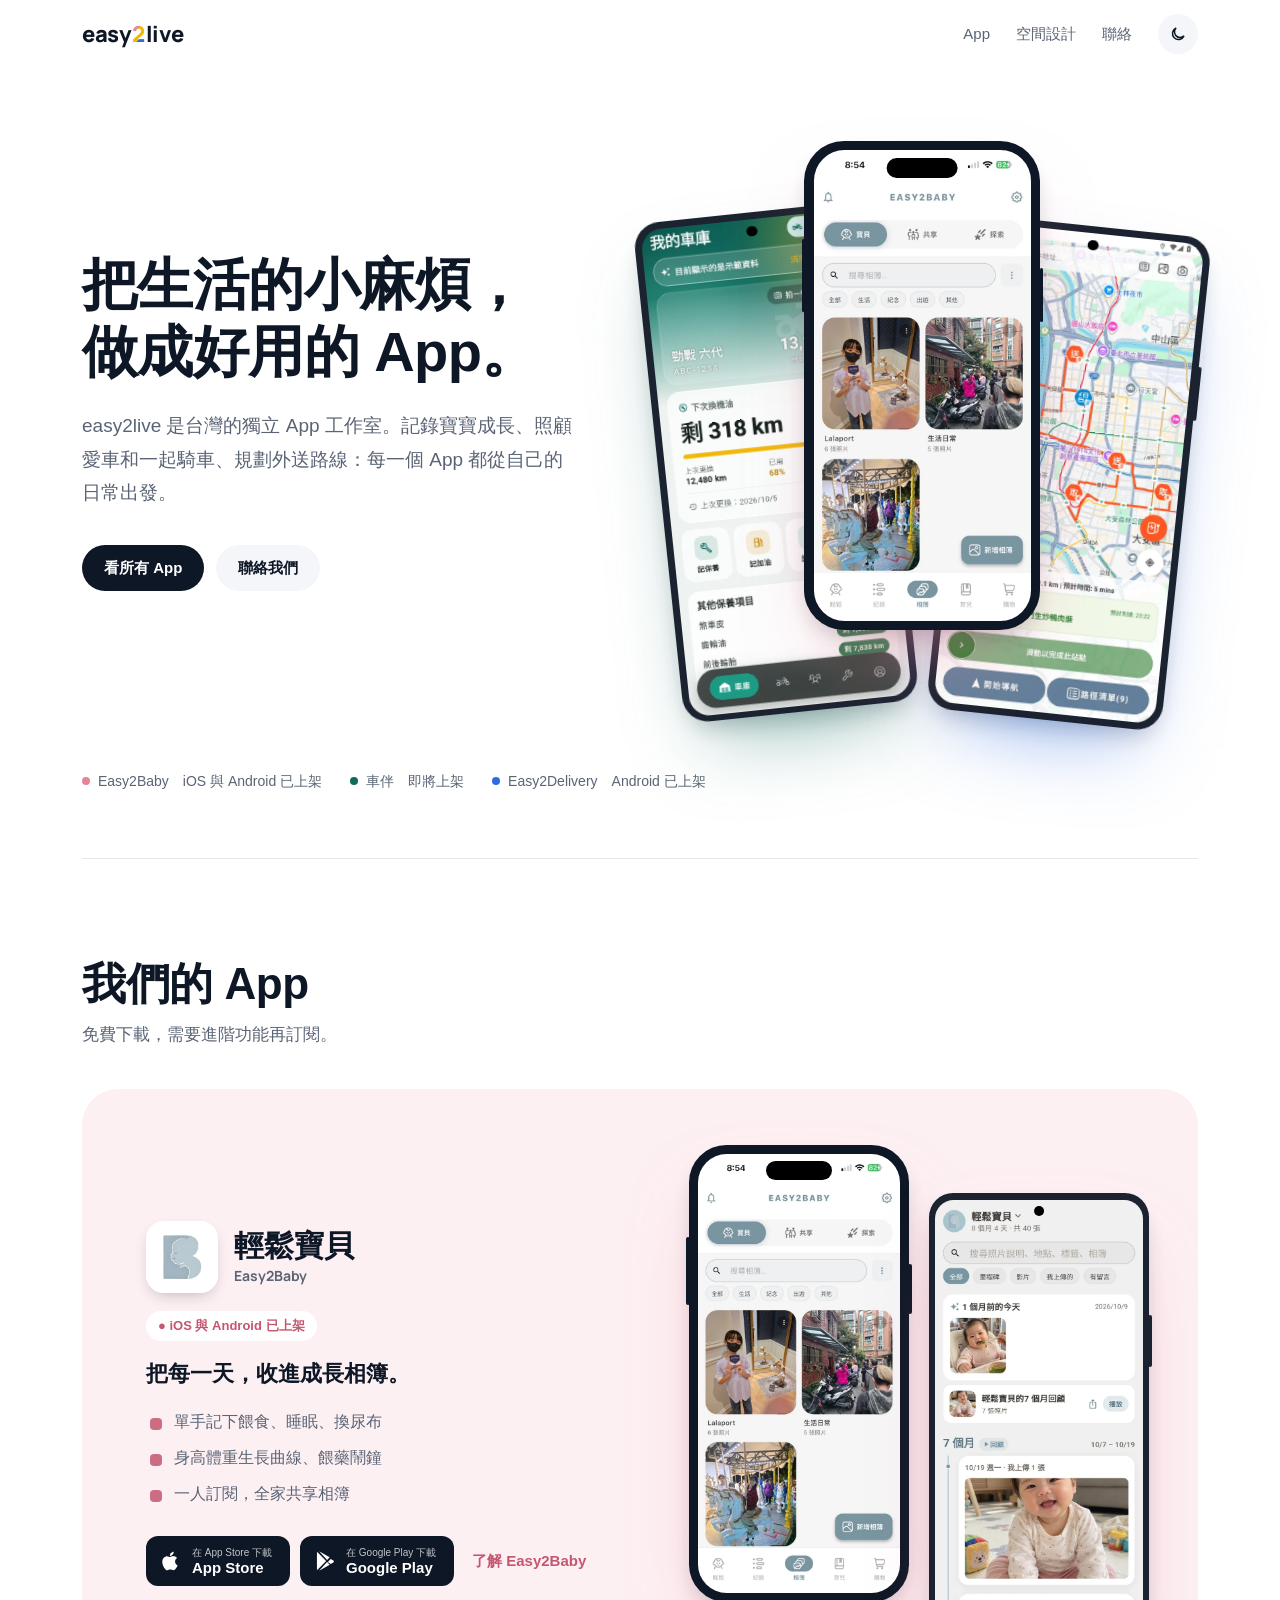
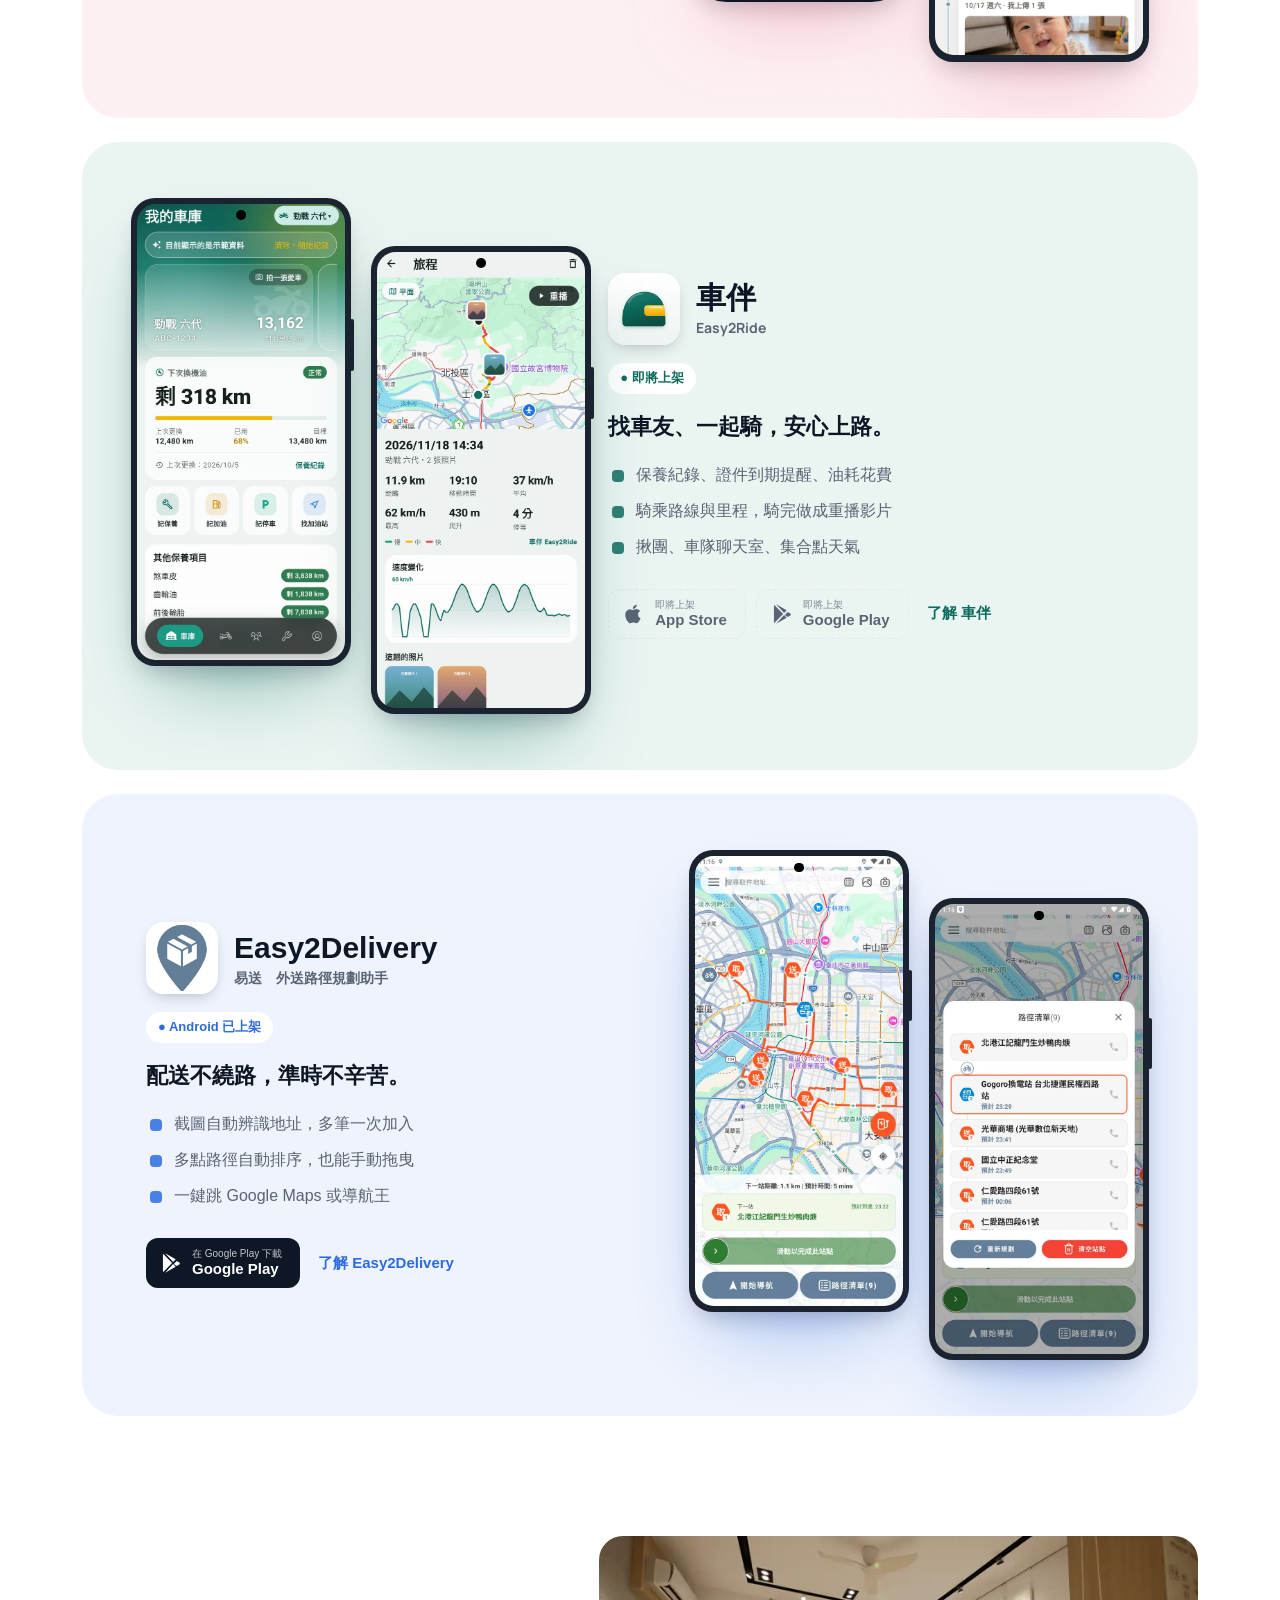
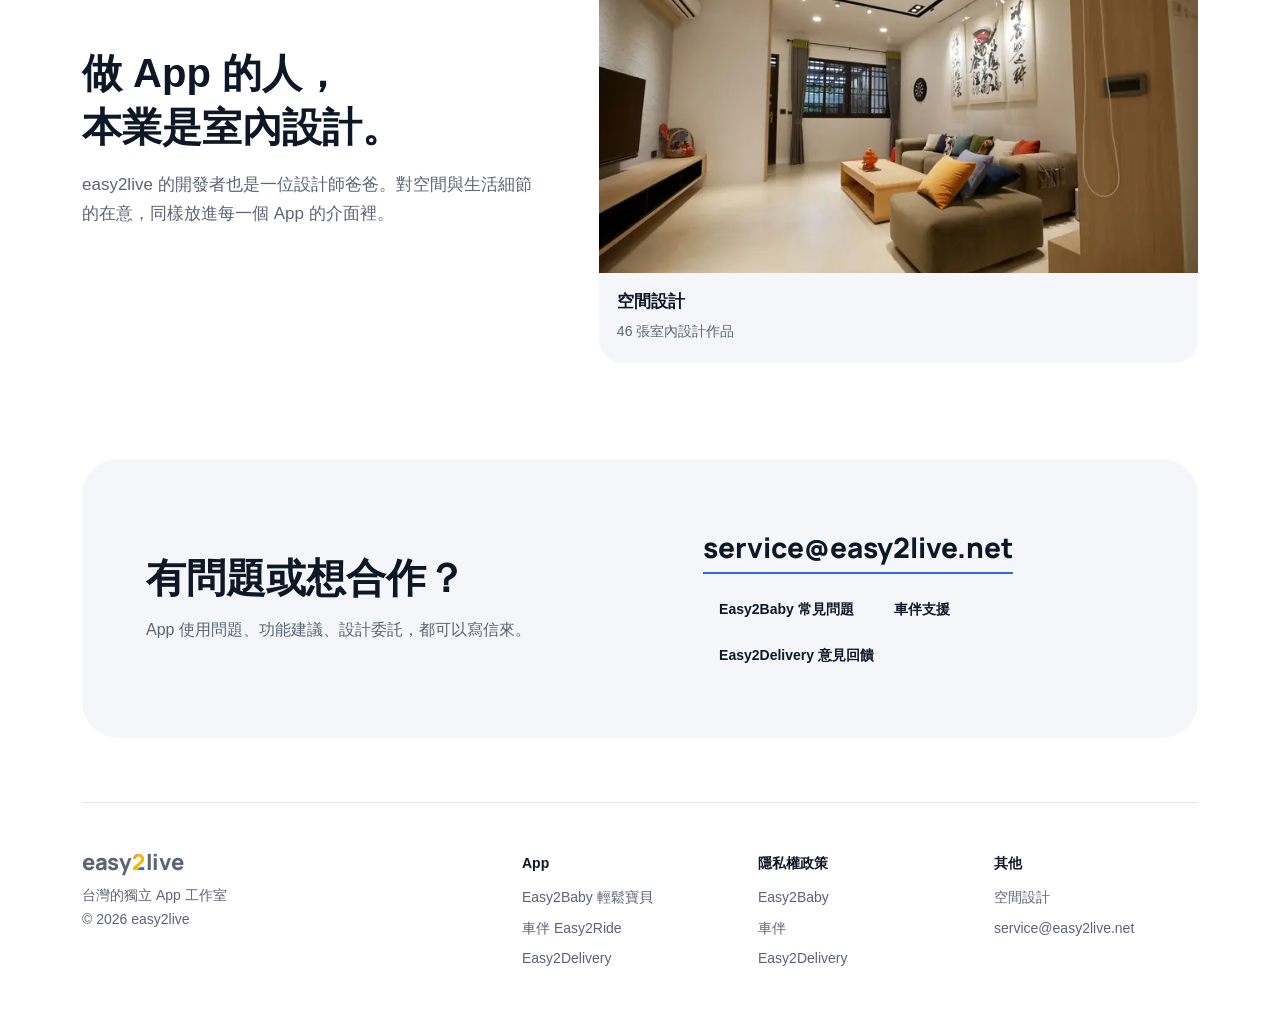
==== commit df1b4cd2: "Baby 與車伴頁加上影片與實機截圖，車伴換新圖示 - Baby：實際操作與 30 秒宣傳影片、示範寶寶的時光軸／成長／紀錄／WHO 曲線截圖，功能補到 8 項，加「家人怎麼加入」問答；拿掉顯示測試帳" ====
--- a/index.html
+++ b/index.html
@@ -23,7 +23,7 @@
 <link rel="preconnect" href="https://fonts.googleapis.com">
 <link rel="preconnect" href="https://fonts.gstatic.com" crossorigin>
 <link rel="stylesheet" href="https://fonts.googleapis.com/css2?family=Manrope:wght@700;800&display=swap">
-<link rel="stylesheet" href="/assets/css/site.css?v=1aa181a2">
+<link rel="stylesheet" href="/assets/css/site.css?v=f08d76b0">
 <script type="application/ld+json">{"@context": "https://schema.org", "@type": "Organization", "name": "easy2live", "url": "https://easy2live.net", "logo": "https://easy2live.net/apple-touch-icon.png", "email": "service@easy2live.net"}</script>
 </head>
 <body>
@@ -55,7 +55,7 @@
       <p>easy2live 是台灣的獨立 App 工作室。記錄寶寶成長、照顧愛車和一起騎車、規劃外送路線：每一個 App 都從自己的日常出發。</p>
       <div class="cta"><a class="btn primary" href="#apps">看所有 App</a><a class="btn ghost" href="#contact">聯絡我們</a></div>
     </div>
-    <div class="stage" aria-hidden="true"><div class="phone placeholder android s1"><div class="screen" style="background:var(--ride)"><div><img src="/assets/img/apps/easy2ride-icon.webp" alt="" width="96" height="96"><div style="font-weight:700">車伴</div><div style="opacity:.8">即將上架</div></div></div></div><div class="phone ios s2"><div class="screen"><img src="/assets/img/apps/easy2baby-1.webp" alt="Easy2Baby 畫面" width="600" height="1300"></div></div><div class="phone android s3"><div class="screen"><img src="/assets/img/apps/easy2delivery-hero.webp" alt="Easy2Delivery 畫面" width="600" height="1300"></div></div></div>
+    <div class="stage" aria-hidden="true"><div class="phone android s1"><div class="screen"><img src="/assets/img/apps/easy2ride-garage.webp" alt="車伴 畫面" width="600" height="1300"></div></div><div class="phone ios s2"><div class="screen"><img src="/assets/img/apps/easy2baby-1.webp" alt="Easy2Baby 畫面" width="600" height="1300"></div></div><div class="phone android s3"><div class="screen"><img src="/assets/img/apps/easy2delivery-hero.webp" alt="Easy2Delivery 畫面" width="600" height="1300"></div></div></div>
   </section>
   <div class="trust"><a href="/easy2baby/"><i class="dot" style="--c:var(--baby)"></i>Easy2Baby　iOS 與 Android 已上架</a><a href="/easy2ride/"><i class="dot" style="--c:var(--ride)"></i>車伴　即將上架</a><a href="/easy2delivery/"><i class="dot" style="--c:var(--deli)"></i>Easy2Delivery　Android 已上架</a></div>
 
@@ -68,7 +68,7 @@
     <ul class="ticks"><li>單手記下餵食、睡眠、換尿布</li><li>身高體重生長曲線、餵藥鬧鐘</li><li>一人訂閱，全家共享相簿</li></ul>
     <div class="stores"><a class="store" href="https://apps.apple.com/tw/app/easy2baby/id6760773878" rel="noopener"><svg aria-hidden="true"><use href="#i-apple"/></svg><span><small>在 App Store 下載</small>App Store</span></a><a class="store" href="https://play.google.com/store/apps/details?id=com.easy2live.easy2baby" rel="noopener"><svg aria-hidden="true"><use href="#i-play"/></svg><span><small>在 Google Play 下載</small>Google Play</span></a><a class="more" href="/easy2baby/">了解 Easy2Baby</a></div>
   </div>
-  <div class="shot"><div class="phone ios "><div class="screen"><img src="/assets/img/apps/easy2baby-1.webp" alt="輕鬆寶貝 畫面：今日入口：相簿、年齡、飲食尿布睡眠健康" width="600" height="1300" loading="lazy"></div></div><div class="phone android "><div class="screen"><img src="/assets/img/apps/easy2baby-2-android.webp" alt="輕鬆寶貝 畫面：家人與寶寶資料" width="600" height="1300" loading="lazy"></div></div></div>
+  <div class="shot"><div class="phone ios "><div class="screen"><img src="/assets/img/apps/easy2baby-1.webp" alt="輕鬆寶貝 畫面：今日入口：相簿、年齡、飲食尿布睡眠健康" width="600" height="1300" loading="lazy"></div></div><div class="phone android "><div class="screen"><img src="/assets/img/apps/easy2baby-timeline.webp" alt="輕鬆寶貝 畫面：時光軸：依月齡排好，還有那年今天" width="600" height="1300" loading="lazy"></div></div></div>
 </article><article class="product t-ride flip">
   <div class="info">
     <div class="app-head"><div class="app-ic"><img src="/assets/img/apps/easy2ride-icon.webp" alt="" width="72" height="72"></div><h3>車伴<small>Easy2Ride</small></h3></div>
@@ -77,7 +77,7 @@
     <ul class="ticks"><li>保養紀錄、證件到期提醒、油耗花費</li><li>騎乘路線與里程，騎完做成重播影片</li><li>揪團、車隊聊天室、集合點天氣</li></ul>
     <div class="stores"><span class="store soon"><svg aria-hidden="true"><use href="#i-apple"/></svg><span><small>即將上架</small>App Store</span></span><span class="store soon"><svg aria-hidden="true"><use href="#i-play"/></svg><span><small>即將上架</small>Google Play</span></span><a class="more" href="/easy2ride/">了解 車伴</a></div>
   </div>
-  <div class="shot"><div class="phone placeholder ios "><div class="screen" style="background:var(--ride)"><div><img src="/assets/img/apps/easy2ride-icon.webp" alt="" width="96" height="96"><div style="font-weight:700">車伴</div><div style="opacity:.8">即將上架</div></div></div></div><div class="phone placeholder android "><div class="screen" style="background:var(--ride)"><div><img src="/assets/img/apps/easy2ride-icon.webp" alt="" width="96" height="96"><div style="font-weight:700">車伴</div><div style="opacity:.8">即將上架</div></div></div></div></div>
+  <div class="shot"><div class="phone android "><div class="screen"><img src="/assets/img/apps/easy2ride-garage.webp" alt="車伴 畫面：車庫：下次換機油還剩多少、其他保養項目" width="600" height="1300" loading="lazy"></div></div><div class="phone android "><div class="screen"><img src="/assets/img/apps/easy2ride-detail.webp" alt="車伴 畫面：旅程：路線依速度上色、爬升、停等與照片" width="600" height="1300" loading="lazy"></div></div></div>
 </article><article class="product t-deli">
   <div class="info">
     <div class="app-head"><div class="app-ic"><img src="/assets/img/apps/easy2delivery-icon.webp" alt="" width="72" height="72"></div><h3>Easy2Delivery<small>易送　外送路徑規劃助手</small></h3></div>
--- a/assets/css/site.css
+++ b/assets/css/site.css
@@ -257,3 +257,17 @@
 .notfound{text-align:center;padding:120px 0}
 .notfound h1{font-size:clamp(36px,6vw,64px);font-weight:700;margin:0 0 12px}
 .notfound p{color:var(--sub);margin:0 0 32px}
+/* 影片 */
+.videos{display:grid;grid-template-columns:repeat(2,minmax(0,300px));gap:32px}
+.vid{margin:0}
+.vid video{display:block;width:100%;height:auto;aspect-ratio:9/16;border-radius:28px;background:var(--soft);box-shadow:0 18px 40px -18px var(--pglow,rgba(0,0,0,.25))}
+.vid figcaption{margin-top:16px}
+.vid b{display:block;font-size:18px;margin-bottom:4px}
+.vid span{color:var(--sub);font-size:15px}
+@media (max-width:640px){.videos{grid-template-columns:1fr 1fr;gap:14px}.vid video{border-radius:20px}.vid b{font-size:16px}.vid span{font-size:14px}}
+.videos.one{grid-template-columns:minmax(0,1fr)}
+.videos.one .vid{display:grid;grid-template-columns:minmax(0,300px) minmax(0,440px);gap:48px;align-items:center}
+.videos.one .vid figcaption{margin:0}
+.videos.one .vid b{font-size:24px;margin-bottom:10px}
+.videos.one .vid span{font-size:17px;line-height:1.7}
+@media (max-width:640px){.videos.one .vid{grid-template-columns:minmax(0,1fr);gap:18px;max-width:340px}}
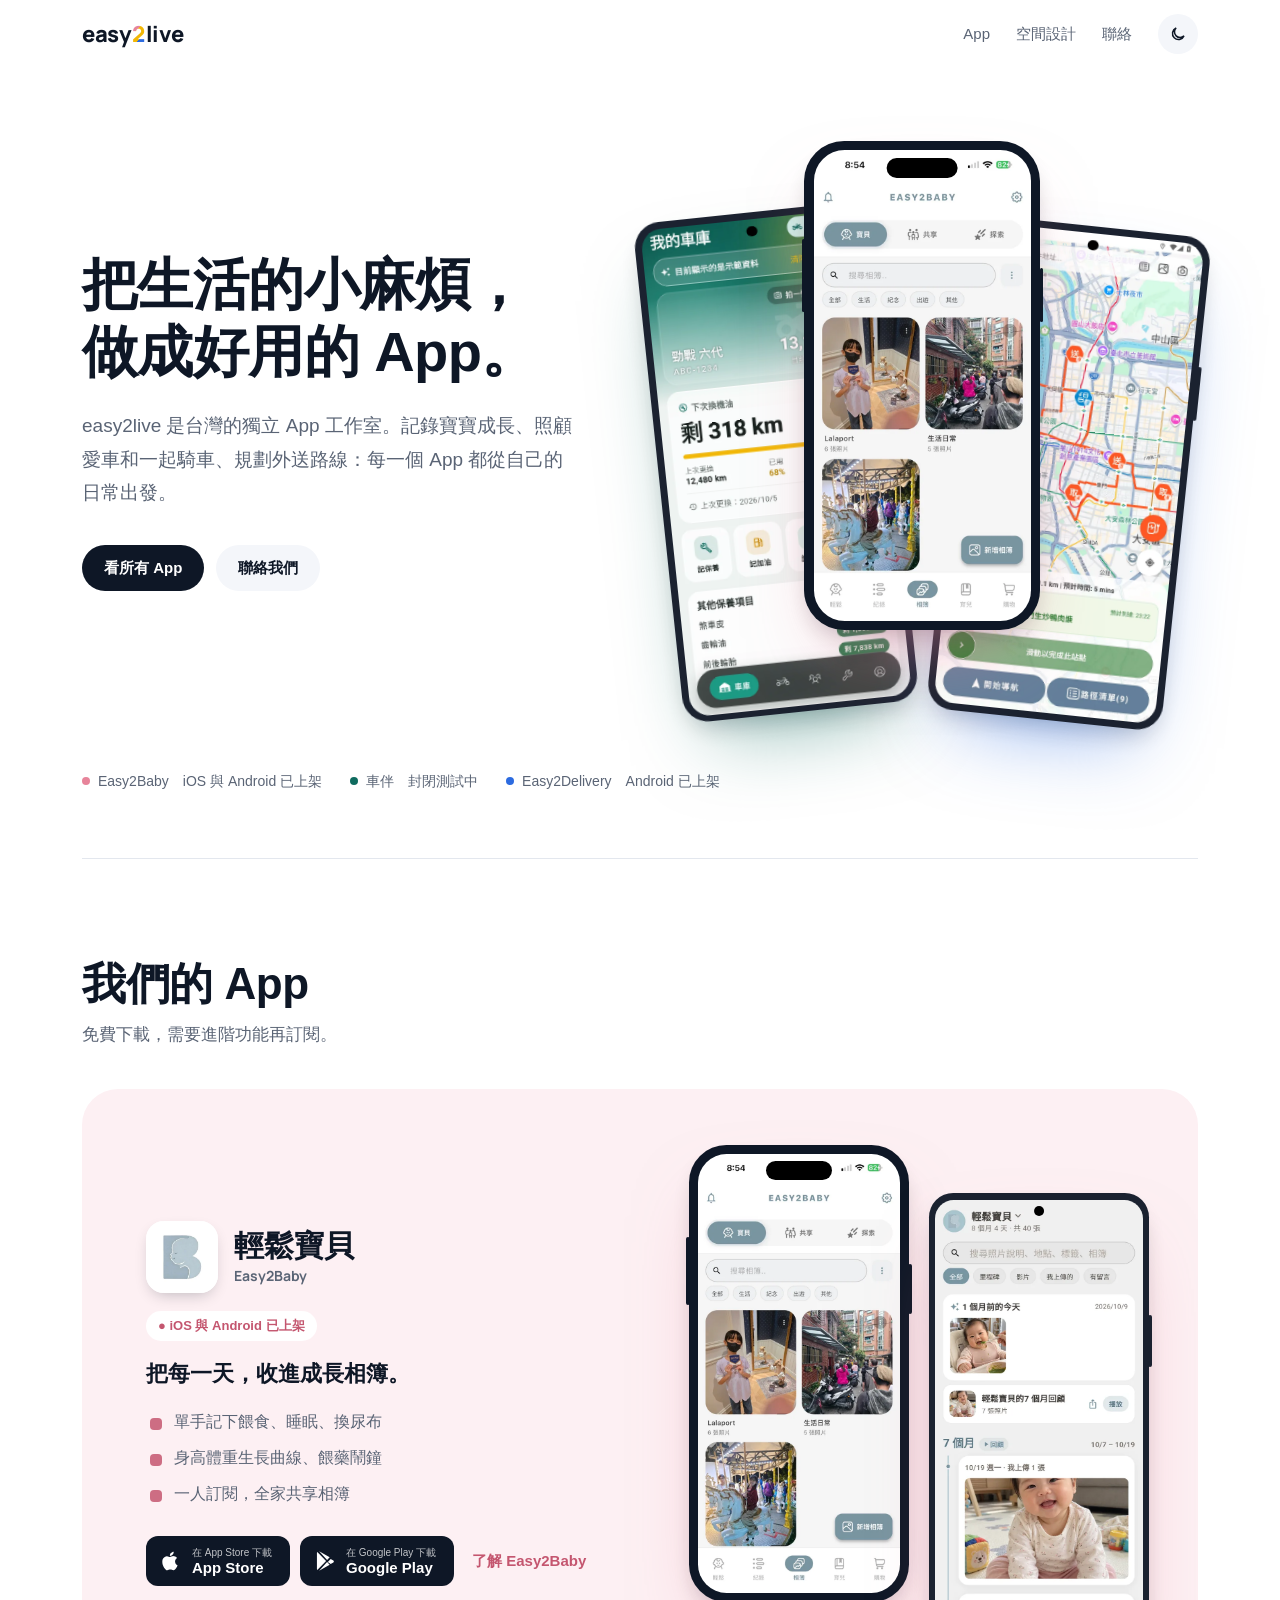
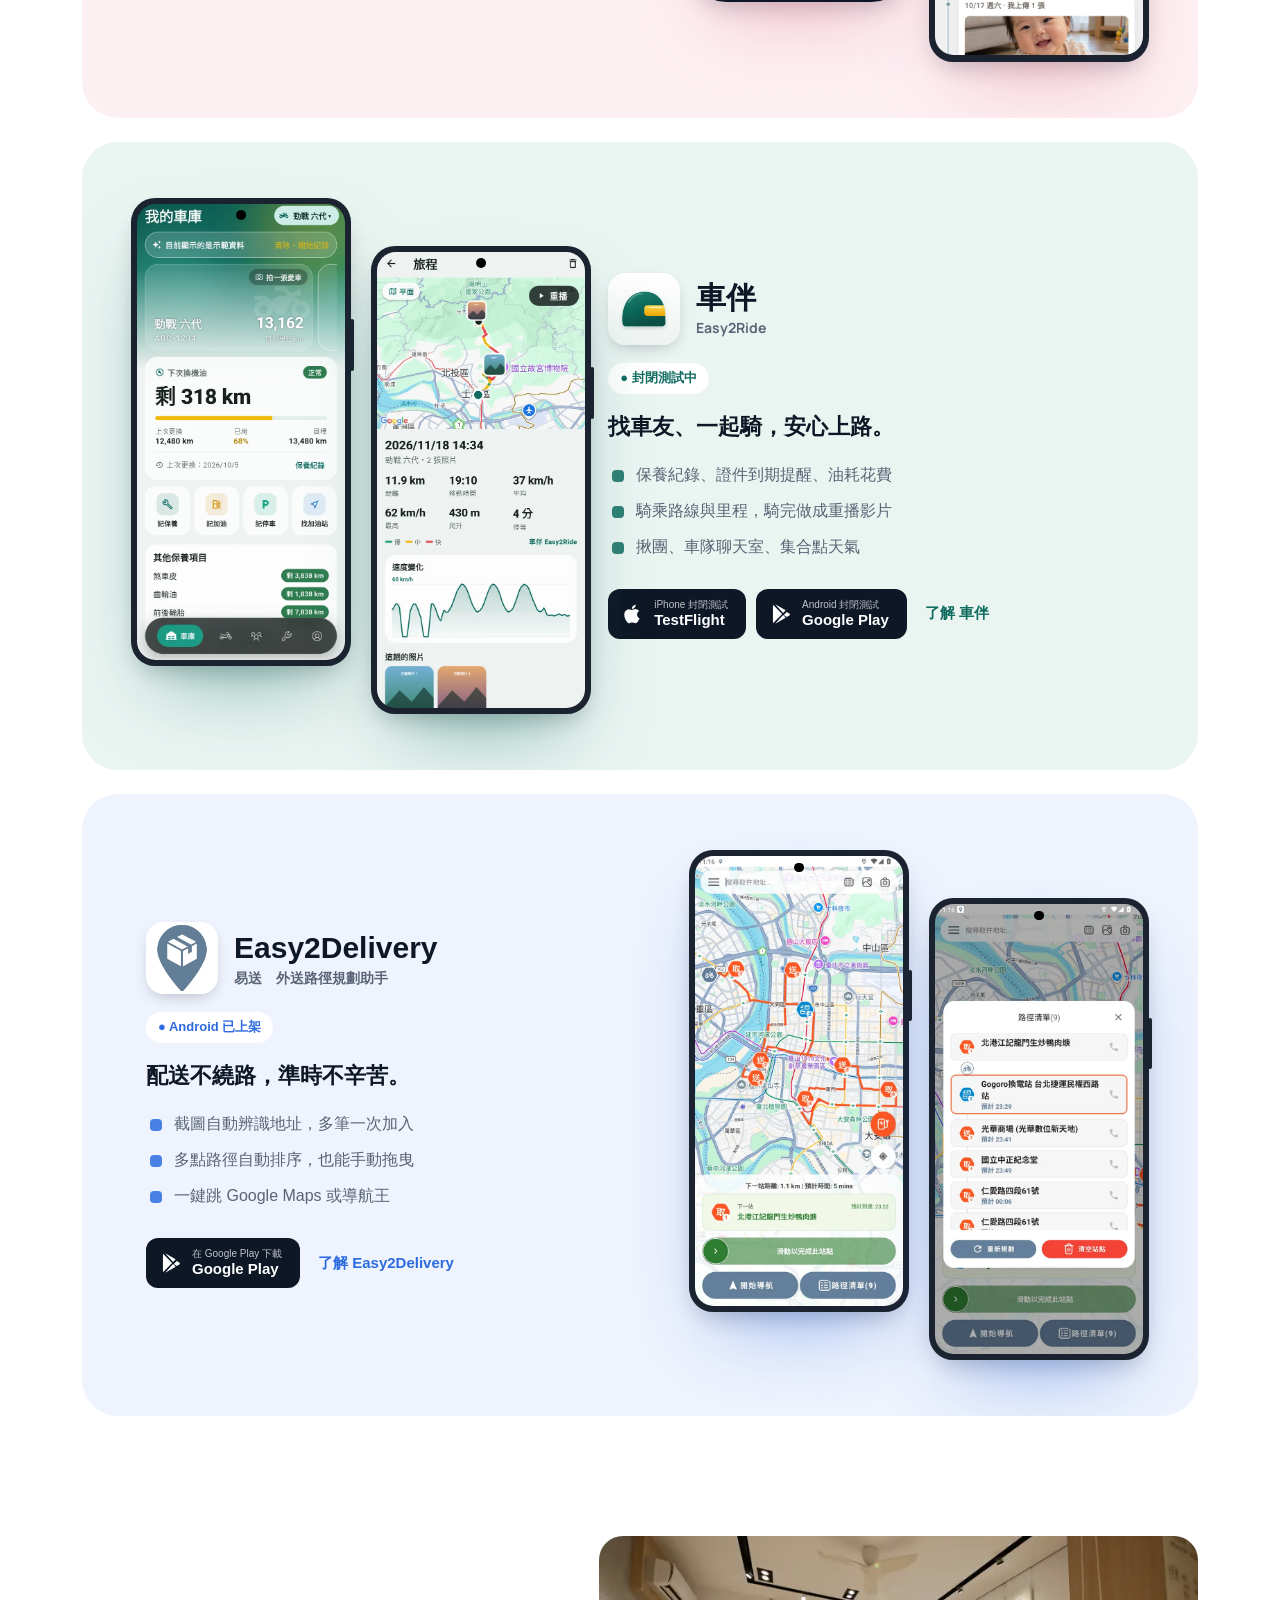
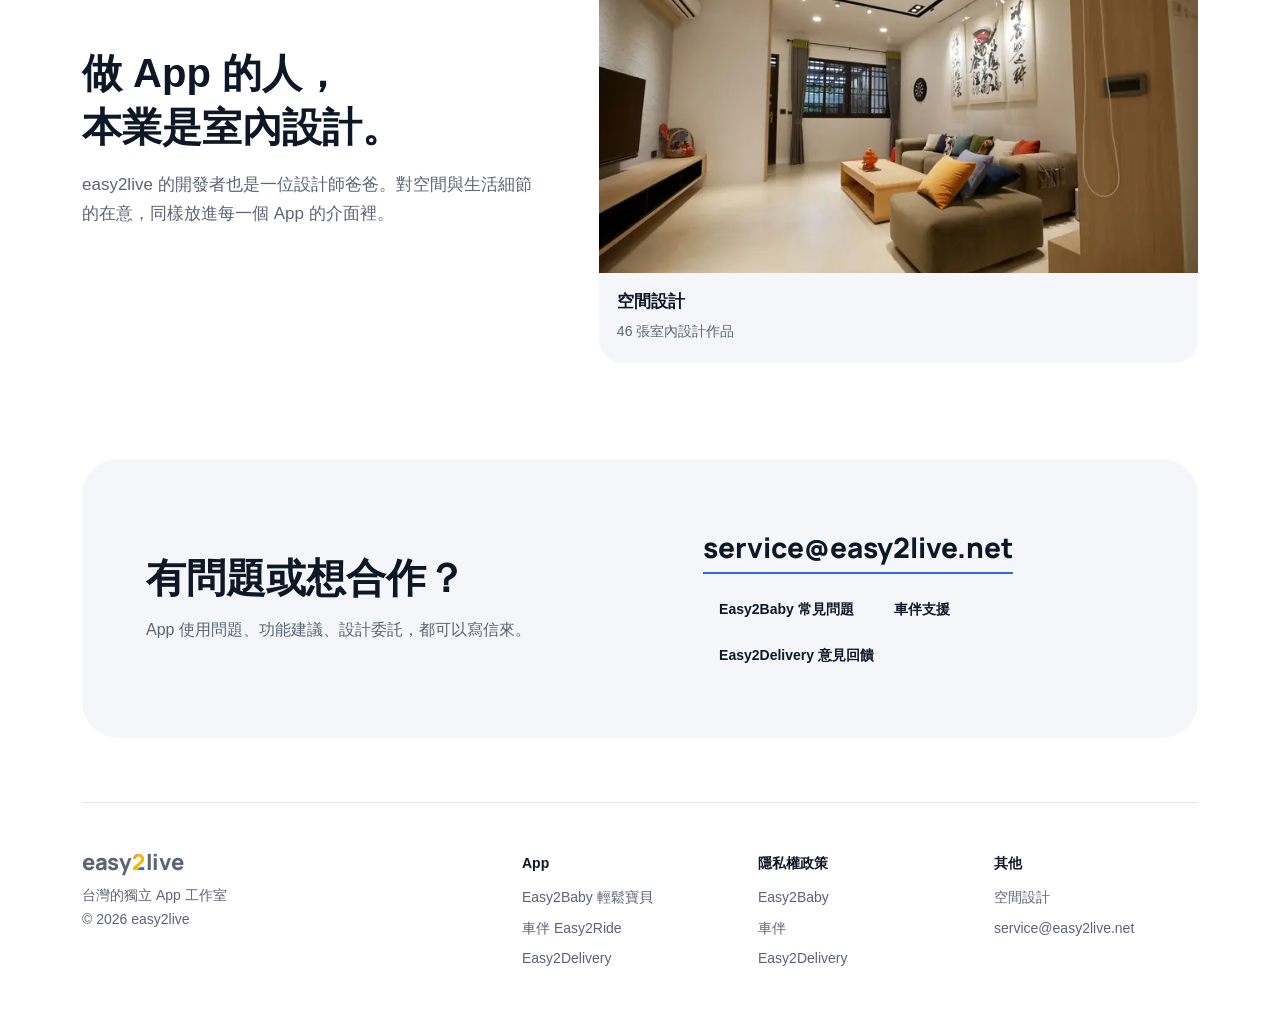
==== commit 45485a6f: "車伴封閉測試招募頁 /easy2ride/beta/：iPhone（TestFlight）與 Android（Google 群組＋Play 封閉測試）分頁步驟、14 天說明、測試購買不扣款；車伴頁按鈕" ====
--- a/index.html
+++ b/index.html
@@ -57,7 +57,7 @@
     </div>
     <div class="stage" aria-hidden="true"><div class="phone android s1"><div class="screen"><img src="/assets/img/apps/easy2ride-garage.webp" alt="車伴 畫面" width="600" height="1300"></div></div><div class="phone ios s2"><div class="screen"><img src="/assets/img/apps/easy2baby-1.webp" alt="Easy2Baby 畫面" width="600" height="1300"></div></div><div class="phone android s3"><div class="screen"><img src="/assets/img/apps/easy2delivery-hero.webp" alt="Easy2Delivery 畫面" width="600" height="1300"></div></div></div>
   </section>
-  <div class="trust"><a href="/easy2baby/"><i class="dot" style="--c:var(--baby)"></i>Easy2Baby　iOS 與 Android 已上架</a><a href="/easy2ride/"><i class="dot" style="--c:var(--ride)"></i>車伴　即將上架</a><a href="/easy2delivery/"><i class="dot" style="--c:var(--deli)"></i>Easy2Delivery　Android 已上架</a></div>
+  <div class="trust"><a href="/easy2baby/"><i class="dot" style="--c:var(--baby)"></i>Easy2Baby　iOS 與 Android 已上架</a><a href="/easy2ride/"><i class="dot" style="--c:var(--ride)"></i>車伴　封閉測試中</a><a href="/easy2delivery/"><i class="dot" style="--c:var(--deli)"></i>Easy2Delivery　Android 已上架</a></div>
 
   <div class="sec-title" id="apps"><h2>我們的 App</h2><p>免費下載，需要進階功能再訂閱。</p></div>
   <article class="product t-baby">
@@ -72,10 +72,10 @@
 </article><article class="product t-ride flip">
   <div class="info">
     <div class="app-head"><div class="app-ic"><img src="/assets/img/apps/easy2ride-icon.webp" alt="" width="72" height="72"></div><h3>車伴<small>Easy2Ride</small></h3></div>
-    <span class="status">● 即將上架</span>
+    <span class="status">● 封閉測試中</span>
     <p class="tag">找車友、一起騎，安心上路。</p>
     <ul class="ticks"><li>保養紀錄、證件到期提醒、油耗花費</li><li>騎乘路線與里程，騎完做成重播影片</li><li>揪團、車隊聊天室、集合點天氣</li></ul>
-    <div class="stores"><span class="store soon"><svg aria-hidden="true"><use href="#i-apple"/></svg><span><small>即將上架</small>App Store</span></span><span class="store soon"><svg aria-hidden="true"><use href="#i-play"/></svg><span><small>即將上架</small>Google Play</span></span><a class="more" href="/easy2ride/">了解 車伴</a></div>
+    <div class="stores"><a class="store" href="/easy2ride/beta/" rel="noopener"><svg aria-hidden="true"><use href="#i-apple"/></svg><span><small>iPhone 封閉測試</small>TestFlight</span></a><a class="store" href="/easy2ride/beta/" rel="noopener"><svg aria-hidden="true"><use href="#i-play"/></svg><span><small>Android 封閉測試</small>Google Play</span></a><a class="more" href="/easy2ride/">了解 車伴</a></div>
   </div>
   <div class="shot"><div class="phone android "><div class="screen"><img src="/assets/img/apps/easy2ride-garage.webp" alt="車伴 畫面：車庫：下次換機油還剩多少、其他保養項目" width="600" height="1300" loading="lazy"></div></div><div class="phone android "><div class="screen"><img src="/assets/img/apps/easy2ride-detail.webp" alt="車伴 畫面：旅程：路線依速度上色、爬升、停等與照片" width="600" height="1300" loading="lazy"></div></div></div>
 </article><article class="product t-deli">
